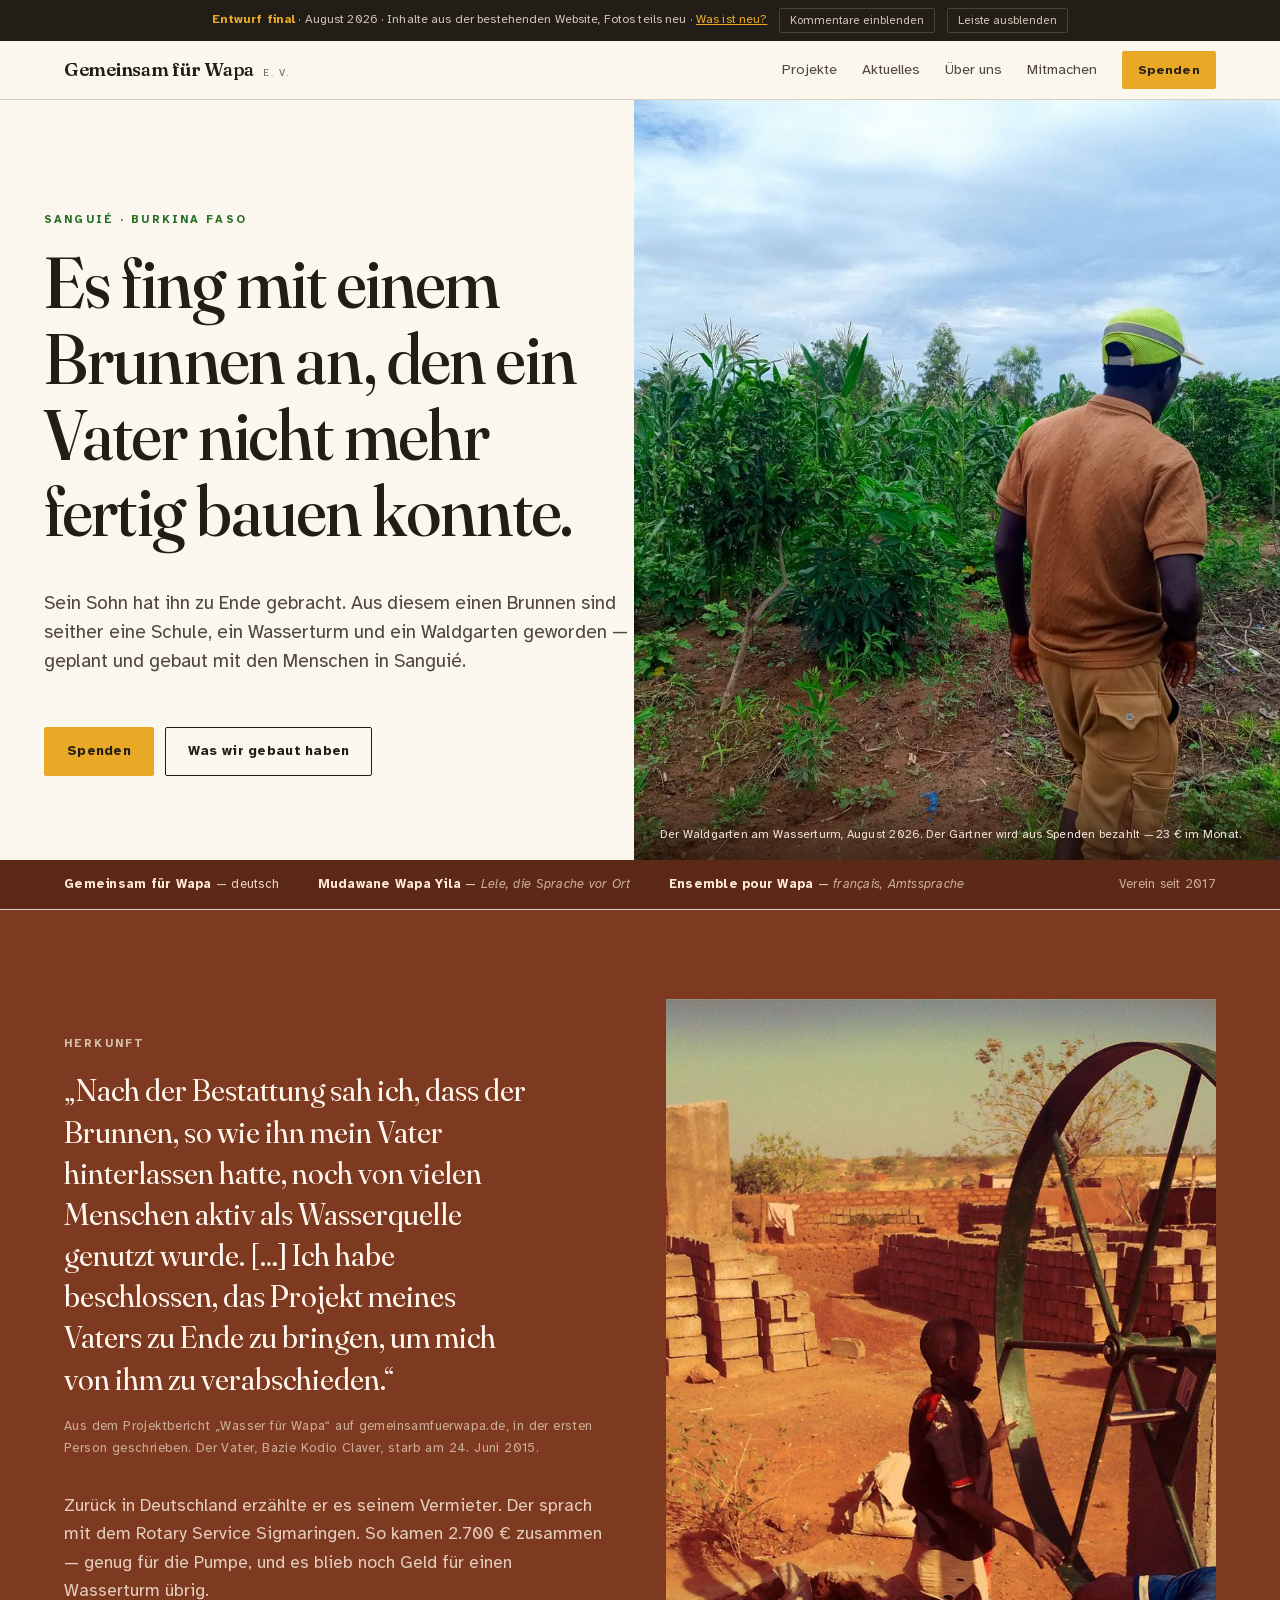
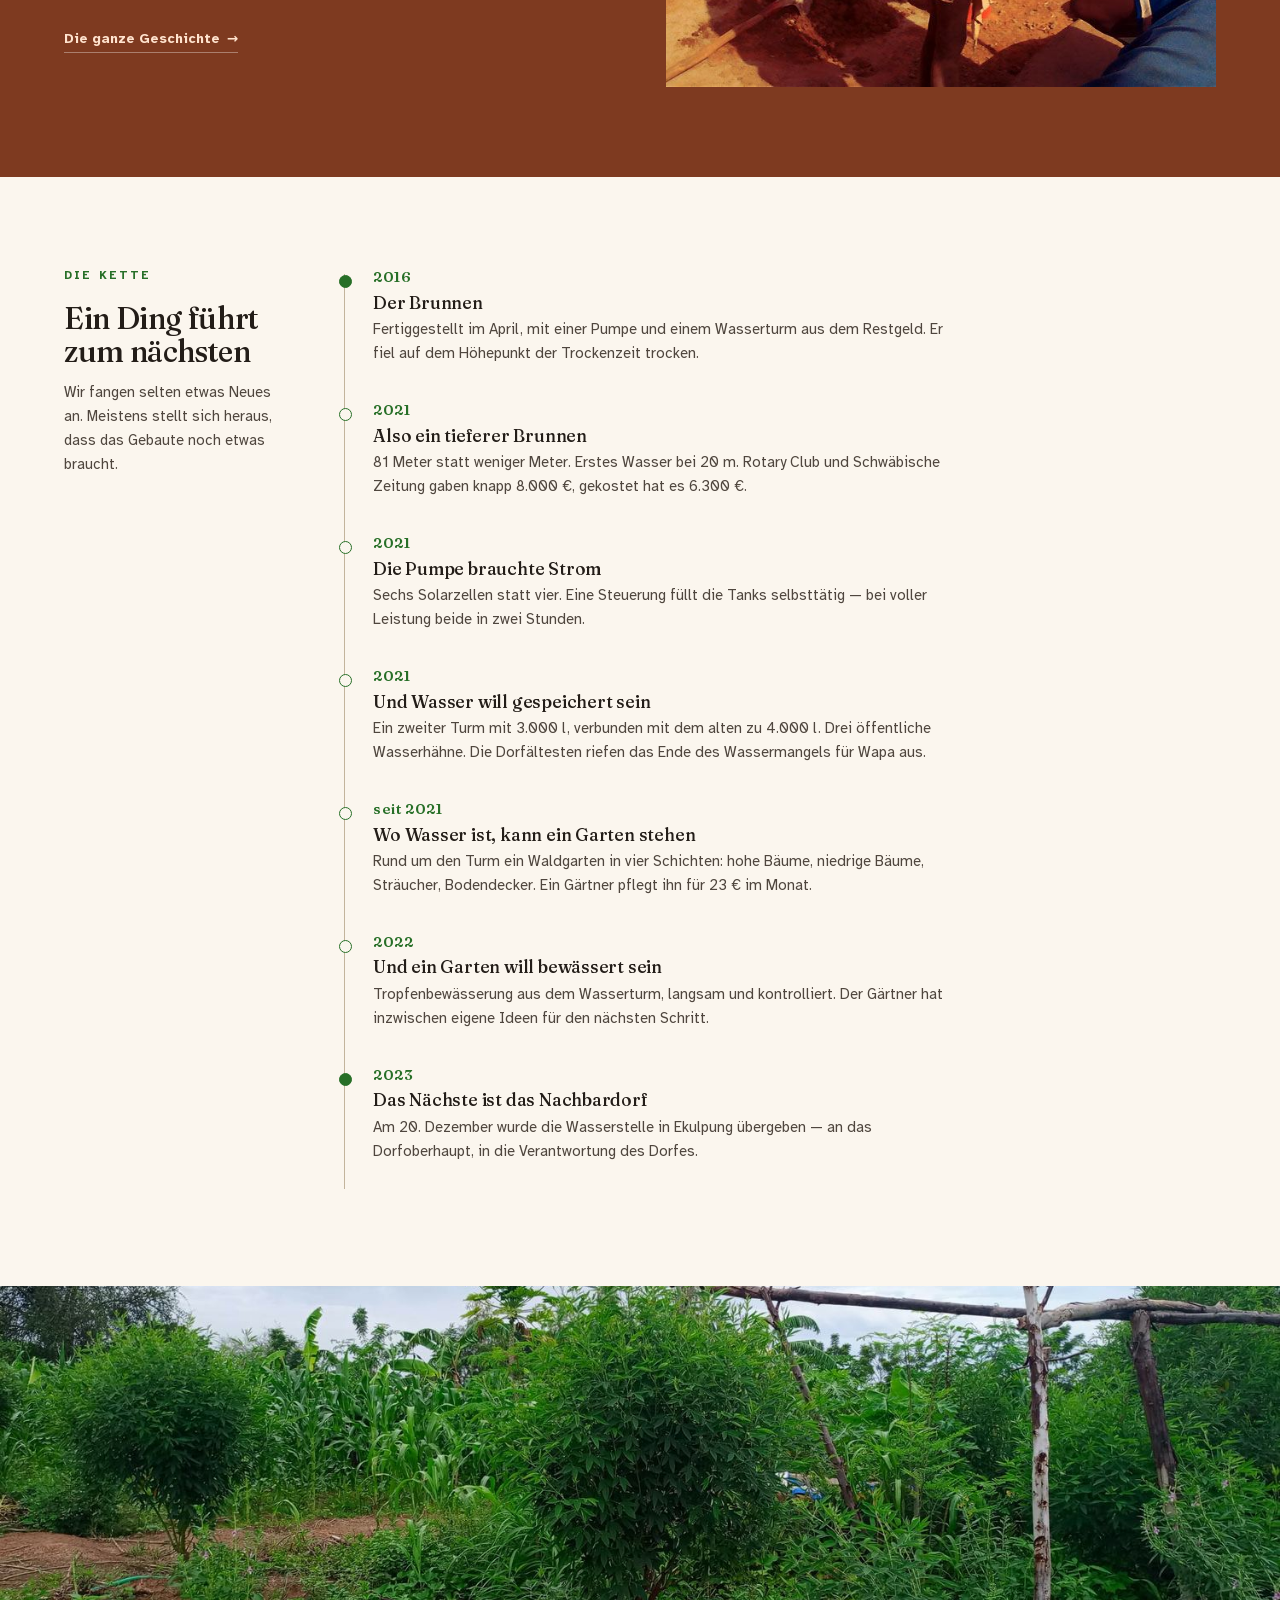
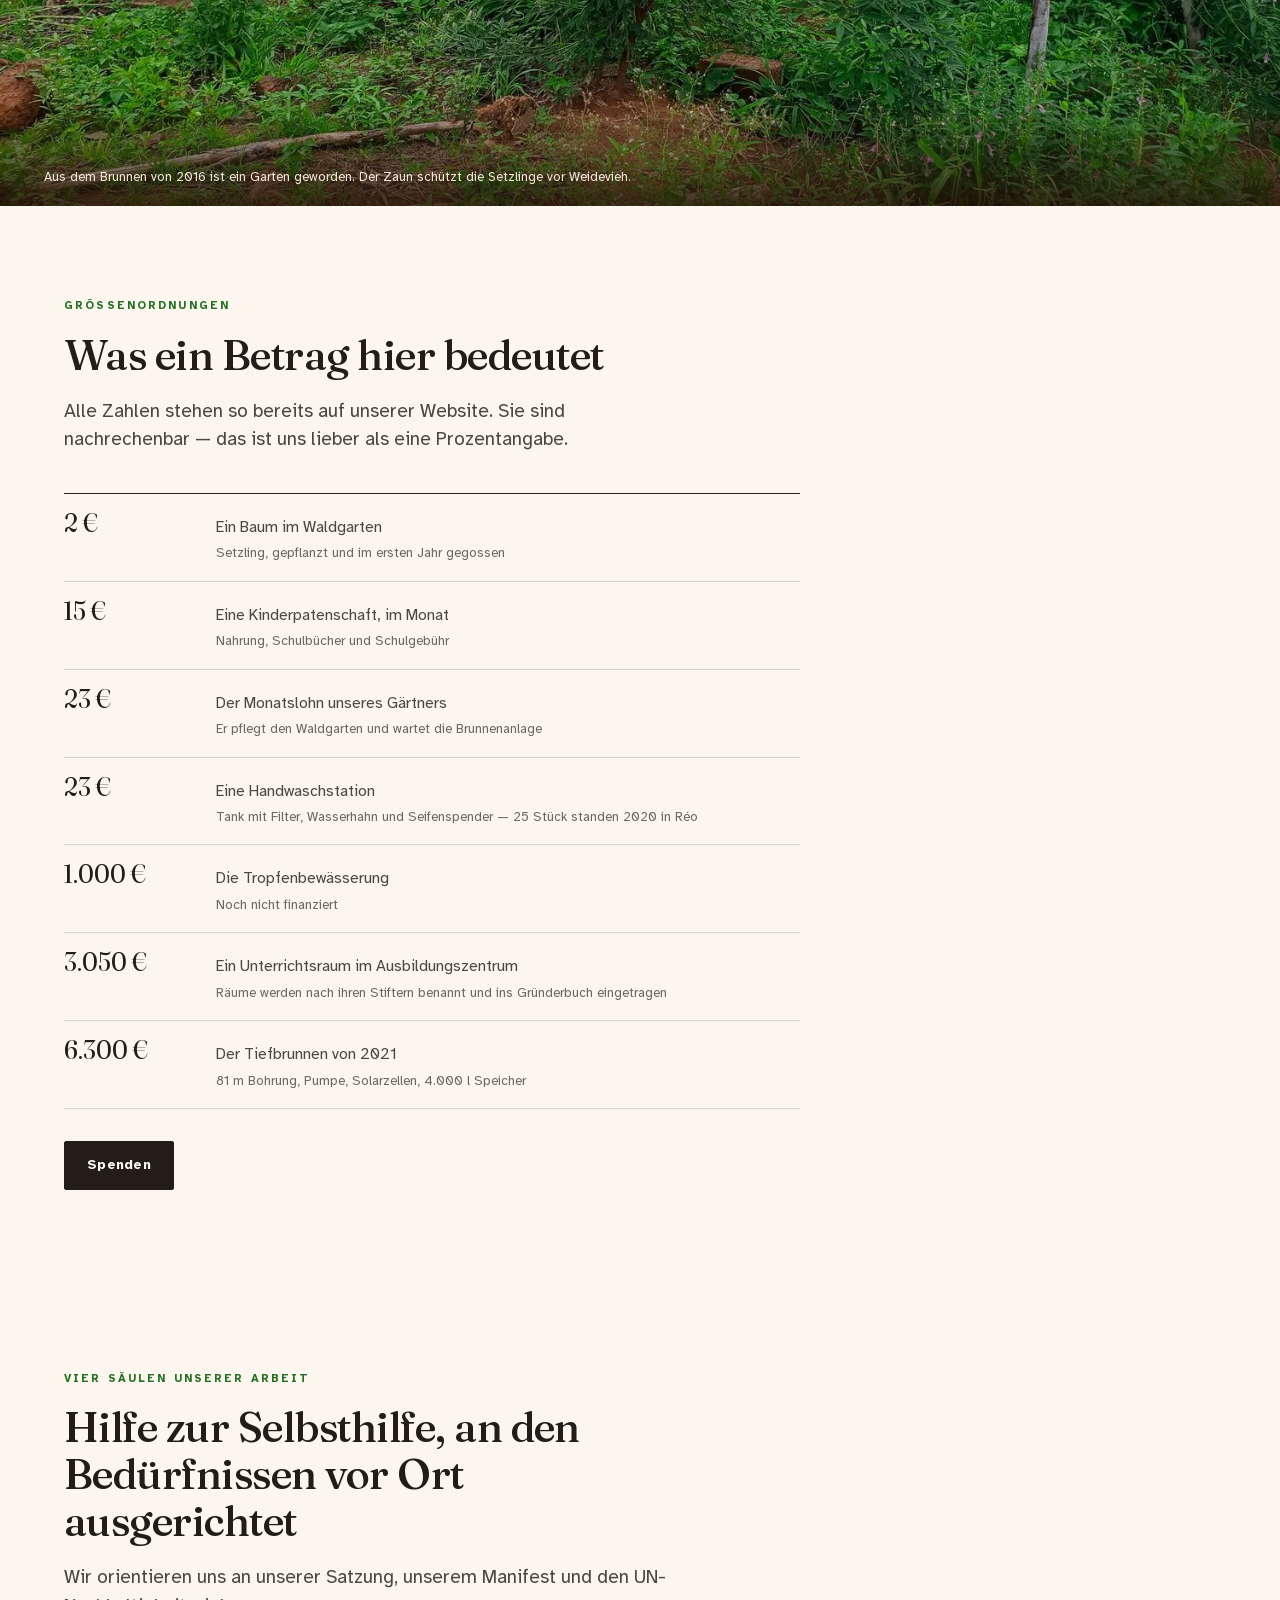
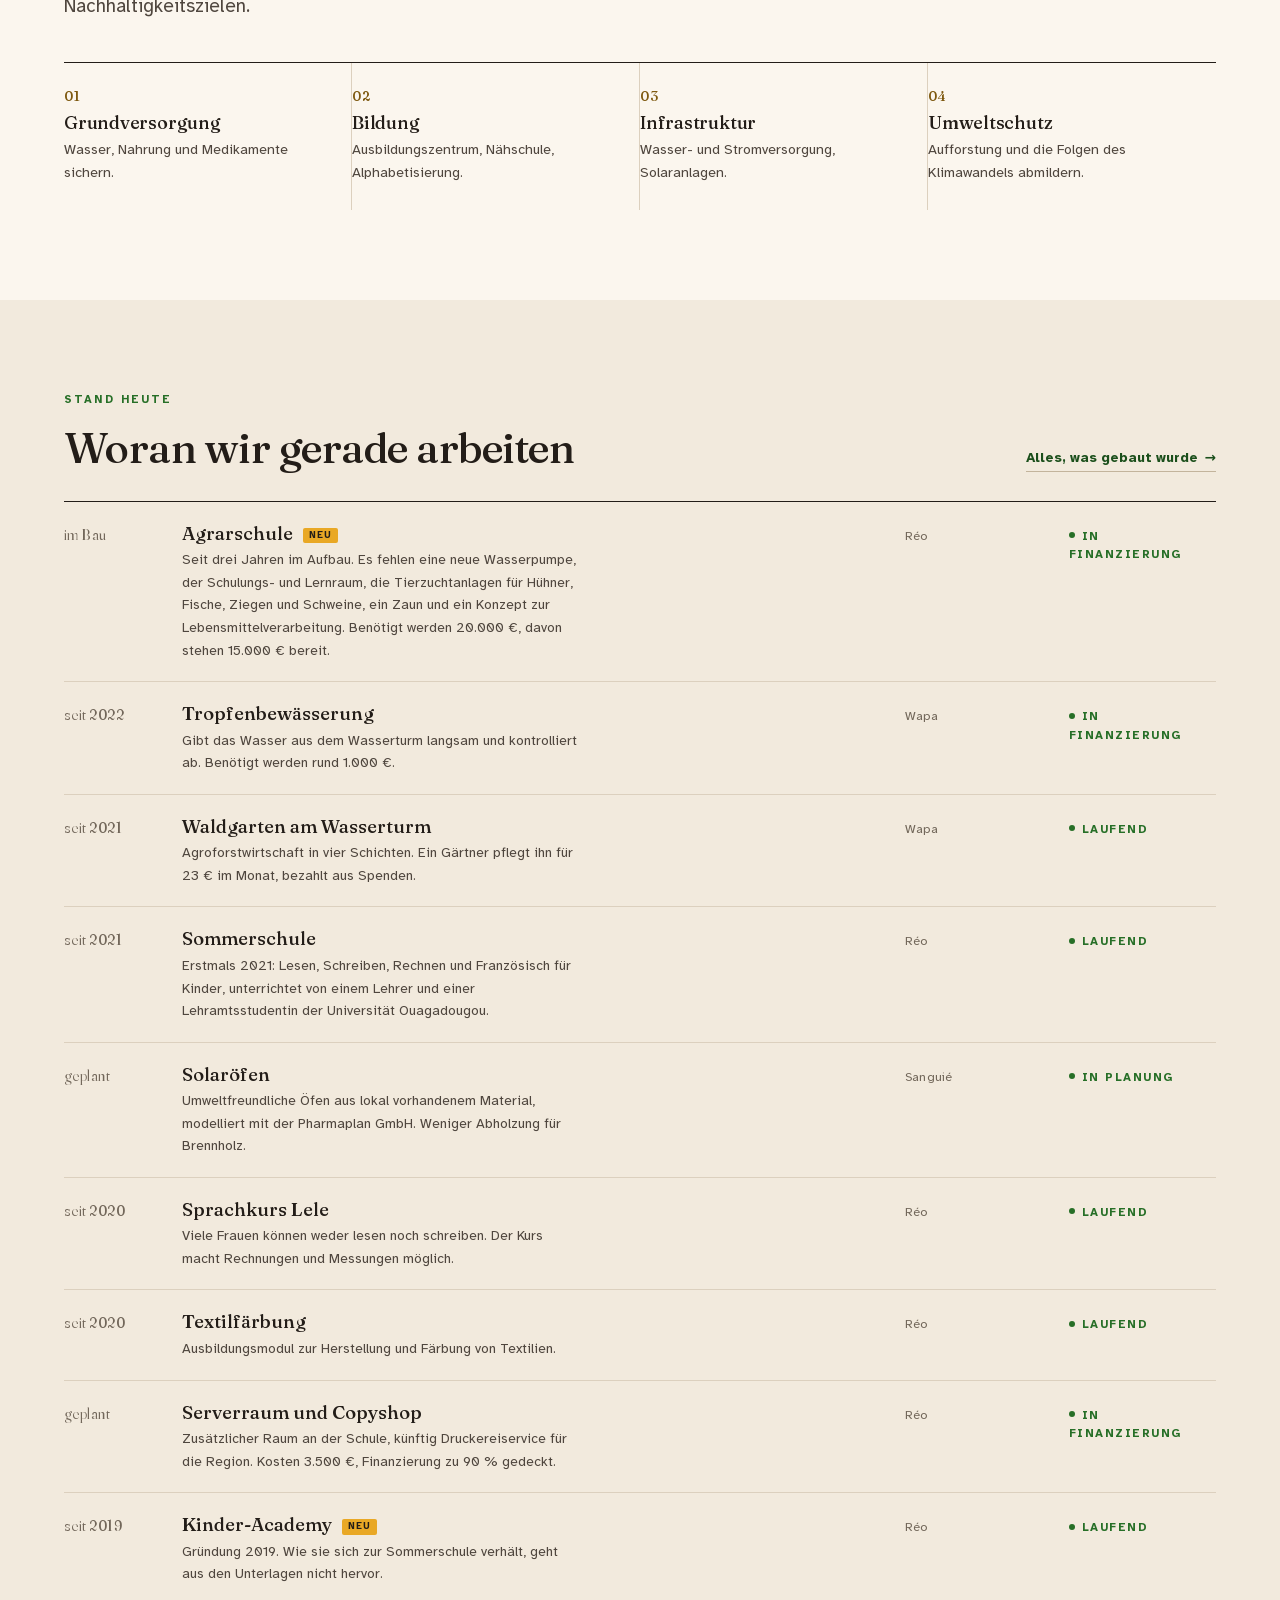
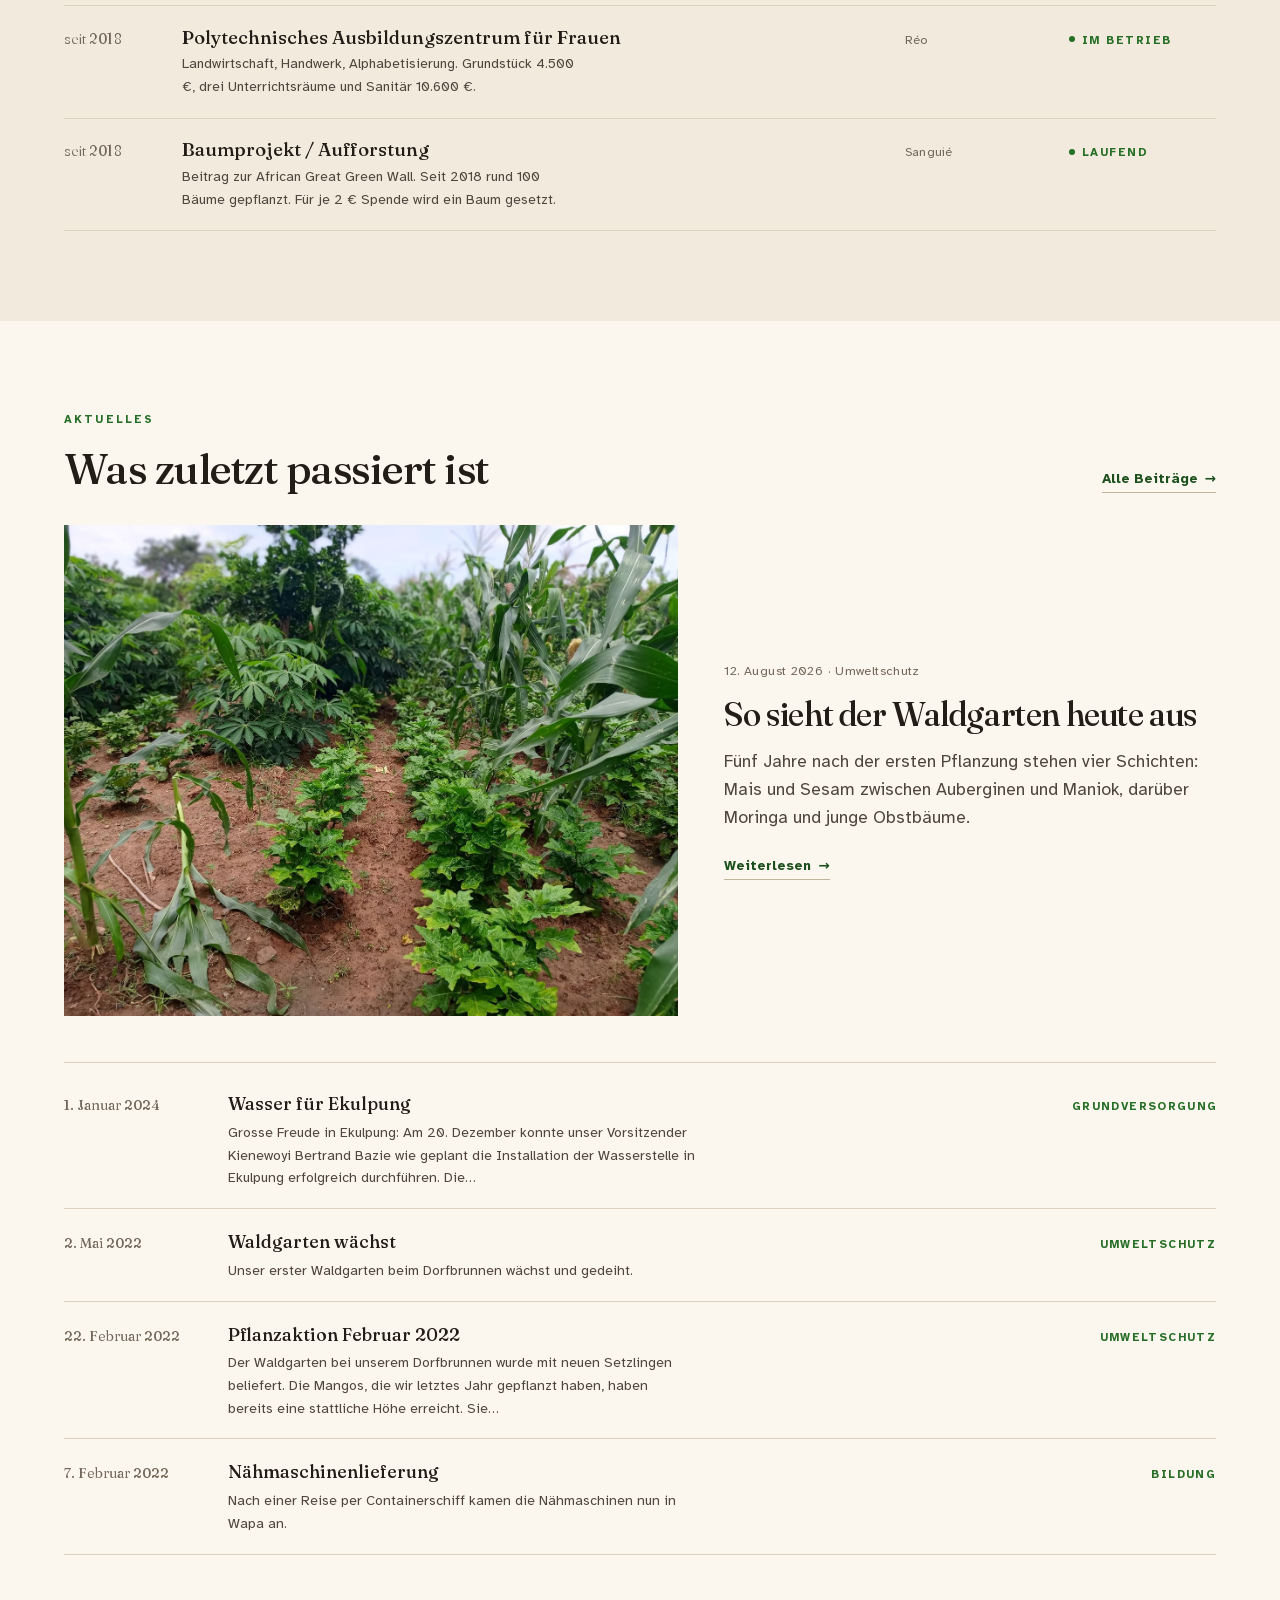
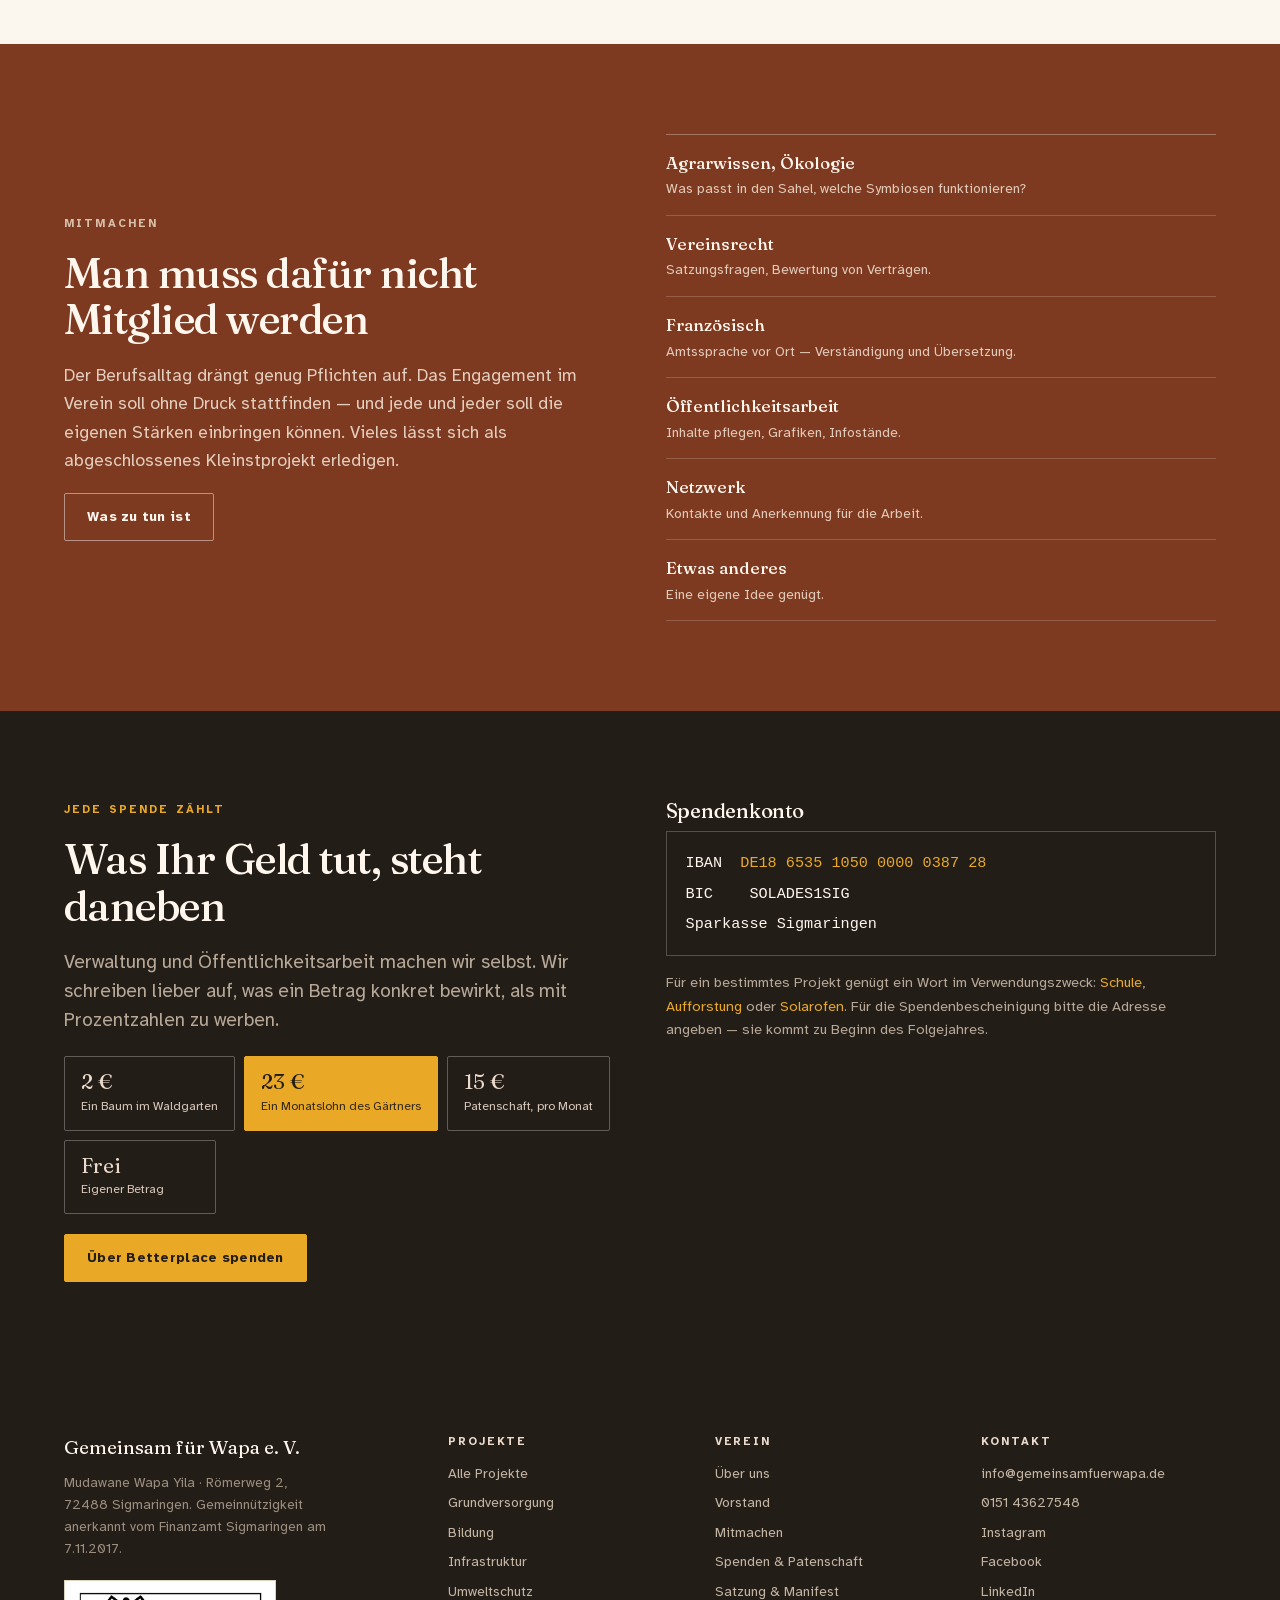
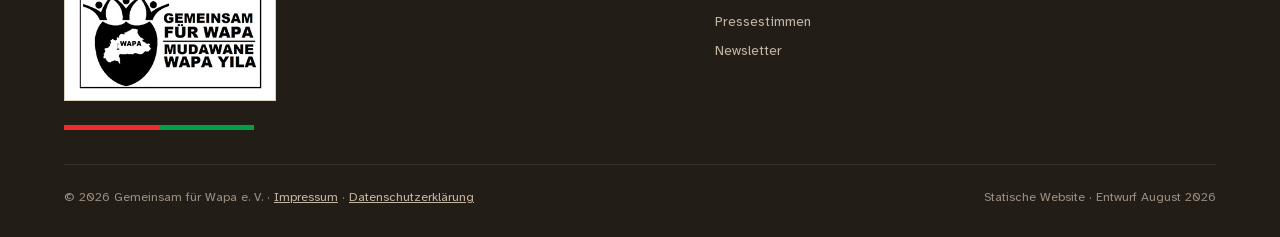
==== index.html @ b278b7aa "Kontrast: --leise von #847768 auf #72675A Eigene Prüfung des Entwurfs gegen WCAG AA. Alles bestand, " ====
<!DOCTYPE html>
<html lang="de">
<head>
<meta charset="utf-8">
<meta name="robots" content="noindex, nofollow">
<meta name="viewport" content="width=device-width, initial-scale=1">
<title>Gemeinsam für Wapa — Website-Entwurf (final)</title>
<link rel="stylesheet" href="fonts.css">
<style>
/* =========================================================================
   GEMEINSAM FÜR WAPA — Entwurf final, August 2026
   Farbwerte Grün/Gold unverändert aus dem Markenleitfaden.
   NEU vorgeschlagen: Laterit (Erdrot) als Flächenfarbe, wärmere Neutraltöne,
   anderer Schriftschnitt. Begründung siehe Leiste oben.
   ========================================================================= */
:root{
  /* aus dem Leitfaden übernommen */
  --gruen:#276F27; --gruen-dark:#1B4F1B; --gruen-soft:#E7EFE4;
  --gold:#E9A825;  --gold-text:#7E5910;

  /* NEU: Laterit — die Bodenfarbe von Sanguié */
  --erde:#7E3A20; --erde-tief:#5C2916; --erde-hell:#B4592F; --erde-soft:#F3E2D8;

  /* wärmere Neutraltöne statt der kühlen Grautöne */
  --ink:#231D18; --body:#4F463E; --leise:#72675A;
  --papier:#FBF6EE; --papier2:#F2EADD; --linie:#DCD0BE; --linie-stark:#C3B49C;

  --max:1240px; --mess:34rem;
  --d:'Fraunces',Georgia,serif;
  --t:'Atkinson Hyperlegible',system-ui,-apple-system,sans-serif;
}
*{box-sizing:border-box}
html{scroll-behavior:smooth}
body{margin:0;background:var(--papier);color:var(--body);font-family:var(--t);font-size:17.5px;line-height:1.62;-webkit-font-smoothing:antialiased;font-synthesis:none}
img{display:block;max-width:100%}
a{color:inherit}
p{margin:0 0 1.05em;max-width:var(--mess)}

h1,h2,h3{font-family:var(--d);font-weight:500;color:var(--ink);margin:0 0 .42em;
  font-variation-settings:'SOFT' 18,'WONK' 0,'opsz' 60;line-height:1.08;letter-spacing:-.012em}
h1{font-size:clamp(2.6rem,5.6vw,4.4rem);font-variation-settings:'SOFT' 24,'WONK' 1,'opsz' 120}
h2{font-size:clamp(1.85rem,3.4vw,2.7rem)}
h3{font-size:1.28rem;font-variation-settings:'SOFT' 14,'WONK' 0,'opsz' 30}

/* Kolumnentitel — kleine Versalzeile, ersetzt die üblichen Icon-Badges */
.kt{font-family:var(--t);font-size:.7rem;font-weight:700;letter-spacing:.19em;
  text-transform:uppercase;color:var(--leise);display:block;margin-bottom:1.1rem}
.kt.gruen{color:var(--gruen)} .kt.gold{color:var(--gold)} .kt.hell{color:#D8BFA9}

.lede{font-size:1.19rem;line-height:1.52;color:var(--body);max-width:38rem}
.wrap{max-width:var(--max);margin:0 auto;padding:0 clamp(20px,4vw,44px)}
.eng{max-width:52rem}

/* Ziffern: Tabellenziffern, damit Register und Preisliste sauber untereinander stehen */
.zahl{font-family:var(--d);font-variant-numeric:tabular-nums lining-nums;
  font-variation-settings:'SOFT' 0,'WONK' 0,'opsz' 100;font-weight:400}

/* ---------- Entwurfsleiste ---------- */
#bar{background:var(--ink);color:#CFC3B4;font-size:.76rem;padding:8px 20px;display:flex;
  gap:12px;align-items:center;justify-content:center;flex-wrap:wrap;letter-spacing:.01em}
#bar b{color:var(--gold);font-weight:700}
#bar button{background:none;border:1px solid #4B4038;color:#CFC3B4;padding:2px 10px;
  font:inherit;font-size:.72rem;cursor:pointer;border-radius:2px}
#bar button:hover{border-color:#8A7B6C;color:#fff}

/* ---------- Randnotiz statt gelber Kasten ---------- */
.rn{border-left:2px solid var(--gold);padding:2px 0 2px 16px;margin:26px 0;
  font-size:.85rem;line-height:1.5;color:var(--body);max-width:40rem}
.rn b{color:var(--ink)}
/* auf den dunklen Flächen muss die Randnotiz mitziehen */
.erde .rn,.dunkel .rn{color:#E0C9B8;border-left-color:var(--gold)}
.erde .rn b,.dunkel .rn b{color:#FFF3E9}
body.clean .rn{display:none}
body.clean .nurnotiz{display:none}

/* ---------- Kopf ---------- */
header{position:sticky;top:0;z-index:60;background:rgba(251,246,238,.93);
  backdrop-filter:blur(10px);border-bottom:1px solid var(--linie)}
.nav{max-width:var(--max);margin:0 auto;padding:10px clamp(20px,4vw,44px);
  display:flex;align-items:center;gap:30px}
.mark{display:flex;align-items:baseline;gap:9px;text-decoration:none;margin-right:auto}
.mark .n{font-family:var(--d);font-size:1.16rem;font-weight:600;color:var(--ink);
  letter-spacing:-.015em;font-variation-settings:'SOFT' 20,'WONK' 1,'opsz' 40}
.mark .s{font-size:.66rem;letter-spacing:.15em;text-transform:uppercase;color:var(--leise)}
.menu{display:flex;gap:25px;align-items:center}
.menu a{text-decoration:none;font-size:.9rem;color:var(--body);padding:6px 0;
  border-bottom:1.5px solid transparent}
.menu a:hover,.menu a.on{color:var(--ink);border-color:var(--gruen)}
.burger{display:none;background:none;border:0;font-size:1.3rem;cursor:pointer;color:var(--ink)}

/* ---------- Schaltflächen: eckig, hairline, kein Schatten ---------- */
.b{display:inline-block;text-decoration:none;font-family:var(--t);font-weight:700;
  font-size:.86rem;letter-spacing:.02em;padding:12px 22px;border-radius:2px;
  border:1.5px solid var(--ink);background:var(--ink);color:var(--papier);
  transition:background .14s,color .14s,border-color .14s;cursor:pointer}
.b:hover{background:var(--gruen-dark);border-color:var(--gruen-dark)}
.b.gold{background:var(--gold);border-color:var(--gold);color:var(--ink)}
.b.gold:hover{background:#D4941B;border-color:#D4941B}
.b.leer{background:transparent;color:var(--ink)}
.b.leer:hover{background:var(--ink);color:var(--papier)}
.b.hell{background:transparent;color:var(--papier);border-color:rgba(255,255,255,.45)}
.b.hell:hover{background:var(--papier);color:var(--ink);border-color:var(--papier)}
.b.klein{padding:8px 15px;font-size:.78rem}

/* Textlink mit Pfeil — ersetzt „Mehr erfahren"-Buttons */
.pf{display:inline-flex;align-items:center;gap:.5em;text-decoration:none;
  font-weight:700;font-size:.85rem;color:var(--gruen-dark);
  border-bottom:1.5px solid var(--linie-stark);padding-bottom:2px}
.pf:hover{border-color:var(--gruen)}
.pf::after{content:"→";transition:transform .16s}
.pf:hover::after{transform:translateX(3px)}

section{padding:clamp(56px,7vw,104px) 0}
.erde{background:var(--erde);color:#EBD9CC}
.erde h1,.erde h2,.erde h3{color:#FFF6EE}
.erde .lede{color:#E3CDBD}
.dunkel{background:var(--ink);color:#CFC3B4}
.dunkel h2,.dunkel h3{color:#FFF6EE}
.dunkel .lede{color:#B7A897}
.papier2{background:var(--papier2)}
.hr{height:1px;background:var(--linie);border:0;margin:0}

/* =========================  HERO  ========================= */
.hero{display:grid;grid-template-columns:minmax(0,1fr) minmax(0,1.02fr);min-height:min(88vh,760px)}
.hero-t{padding:clamp(46px,6vw,88px) 0 clamp(38px,4vw,60px) clamp(20px,4vw,44px);
  display:flex;flex-direction:column;justify-content:center;
  max-width:calc(var(--max)/2 + 24px);margin-left:auto}
.hero-t h1{max-width:13ch}
.hero-t .lede{margin-top:.6rem}
.hero-cta{display:flex;gap:11px;flex-wrap:wrap;margin-top:2rem}
.hero-b{position:relative;overflow:hidden;background:var(--erde-tief)}
.hero-b img{width:100%;height:100%;object-fit:cover;object-position:52% 60%}
.hero-b figcaption{position:absolute;left:0;bottom:0;right:0;padding:52px 26px 16px;
  font-size:.74rem;color:#F0E2D6;letter-spacing:.02em;
  background:linear-gradient(to top,rgba(40,20,10,.72),transparent)}

/* Sprachband unter dem Hero */
.sprachen{background:var(--erde-tief);color:#E8D2C3;padding:14px 0}
.sprachen .wrap{display:flex;gap:clamp(16px,3vw,46px);flex-wrap:wrap;align-items:baseline;
  font-size:.8rem;letter-spacing:.02em}
.sprachen b{color:#FFE9D8;font-weight:700}
.sprachen i{font-style:italic;color:#C9AC97}

/* =====================  KETTE (Chronik)  ===================== */
.kette{display:grid;grid-template-columns:14rem 1fr;gap:clamp(24px,4vw,64px)}
.kette-l{position:sticky;top:96px;align-self:start}
.spur{position:relative;padding-left:34px}
.spur::before{content:"";position:absolute;left:5px;top:8px;bottom:8px;width:1px;background:var(--linie-stark)}
.gl{position:relative;padding:0 0 34px}
.gl::before{content:"";position:absolute;left:-34px;top:9px;width:11px;height:11px;
  border-radius:50%;background:var(--papier);border:1.5px solid var(--gruen)}
.gl.stark::before{background:var(--gruen)}
.gl .j{font-family:var(--d);font-variant-numeric:tabular-nums lining-nums;
  font-size:.92rem;color:var(--gruen);font-weight:600;letter-spacing:.04em}
.gl h3{margin:.15em 0 .3em;font-size:1.1rem}
.gl p{font-size:.93rem;margin:0;max-width:36rem;color:var(--body)}

/* =====================  PREISLISTE  ===================== */
.preise{border-top:1.5px solid var(--ink);max-width:46rem}
.pz{display:grid;grid-template-columns:7.5rem 1fr;gap:clamp(14px,3vw,32px);
  padding:17px 0;border-bottom:1px solid var(--linie);align-items:baseline}
.pz .b1{font-family:var(--d);font-variant-numeric:tabular-nums lining-nums;
  font-size:1.6rem;color:var(--ink);font-variation-settings:'SOFT' 10,'opsz' 90;line-height:1}
.pz .b2{font-size:.98rem}
.pz .b2 span{display:block;font-size:.83rem;color:var(--leise);margin-top:2px}

/* =====================  REGISTER  ===================== */
.filter{display:flex;gap:7px;flex-wrap:wrap;margin-bottom:26px}
.filter button{font:inherit;font-size:.79rem;font-weight:700;letter-spacing:.03em;
  padding:6px 14px;border:1px solid var(--linie-stark);background:transparent;
  color:var(--body);border-radius:2px;cursor:pointer}
.filter button:hover{border-color:var(--ink);color:var(--ink)}
.filter button.on{background:var(--ink);border-color:var(--ink);color:var(--papier)}

.reg{border-top:1.5px solid var(--ink)}
.rz{display:grid;grid-template-columns:5.6rem minmax(0,1fr) 8.5rem 9.2rem;
  gap:clamp(12px,2.4vw,28px);padding:19px 0;border-bottom:1px solid var(--linie);
  text-decoration:none;align-items:baseline;position:relative;transition:background .13s}
.rz:hover{background:var(--papier2)}
.rz .j{font-family:var(--d);font-variant-numeric:tabular-nums lining-nums;
  font-size:.92rem;color:var(--leise);letter-spacing:.03em;padding-top:.2em}
.rz .t{font-family:var(--d);font-size:1.17rem;color:var(--ink);font-weight:500;
  font-variation-settings:'SOFT' 14,'opsz' 30;line-height:1.2}
.rz .u{font-size:.87rem;color:var(--body);margin-top:.3em;max-width:44ch}
.rz .s{font-size:.79rem;color:var(--leise);letter-spacing:.02em;padding-top:.35em}
.rz .k{font-size:.72rem;font-weight:700;letter-spacing:.13em;text-transform:uppercase;
  color:var(--leise);padding-top:.45em}
/* was läuft, tritt hervor; Abgeschlossenes bleibt ruhig */
.rz .k.offen{color:var(--gruen)}
.rz .k.offen::before{content:"";display:inline-block;width:6px;height:6px;border-radius:50%;
  background:var(--gruen);margin-right:7px;vertical-align:.12em}
/* Vorschauplatte unten rechts — bewusst ortsfest statt am Zeiger klebend,
   damit sie nie den Text verdeckt, den man gerade liest */
.rz .vs{position:fixed;right:26px;bottom:26px;pointer-events:none;
  width:286px;height:214px;object-fit:cover;opacity:0;transform:translateY(6px);
  transition:opacity .18s,transform .18s;z-index:40;
  border:5px solid var(--papier);box-shadow:0 6px 26px rgba(35,29,24,.22);display:none}
@media(hover:hover) and (min-width:1080px){
  .rz .vs{display:block}
  .rz:hover .vs{opacity:1;transform:translateY(0)}
}

/* =====================  AKTUELLES  ===================== */
.lead{display:grid;grid-template-columns:1.25fr 1fr;gap:clamp(22px,3.6vw,54px);
  align-items:center;text-decoration:none;padding-bottom:clamp(28px,4vw,46px);
  border-bottom:1px solid var(--linie);margin-bottom:8px}
.lead img{width:100%;aspect-ratio:5/4;object-fit:cover}
.lead h3{font-size:clamp(1.6rem,2.7vw,2.15rem);font-variation-settings:'SOFT' 20,'WONK' 1,'opsz' 80}
.meta{font-size:.79rem;color:var(--leise);letter-spacing:.03em}

/* Dritte Spalte fasst „Grundversorgung" in Versalien — 4,5 rem taten das nicht
   und schoben jede Beitragsliste über den Rand hinaus. */
.liste a{display:grid;grid-template-columns:8.5rem minmax(0,1fr) 9rem;gap:clamp(12px,2.4vw,28px);
  padding:18px 0;border-bottom:1px solid var(--linie);text-decoration:none;align-items:baseline}
.liste a > *{min-width:0}
.liste a:hover{background:var(--papier2)}
.liste .d{font-family:var(--d);font-variant-numeric:tabular-nums lining-nums;
  font-size:.86rem;color:var(--leise)}
.liste .t{font-family:var(--d);font-size:1.12rem;color:var(--ink);font-weight:500;
  font-variation-settings:'SOFT' 14,'opsz' 30}
.liste .x{font-size:.88rem;color:var(--body);margin-top:.25em;max-width:52ch}
.liste .k{font-size:.71rem;font-weight:700;letter-spacing:.12em;text-transform:uppercase;
  color:var(--gruen);text-align:right}

/* =====================  SPENDEN  ===================== */
.iban{font-family:ui-monospace,SFMono-Regular,Menlo,monospace;font-size:.95rem;
  line-height:2;color:#FFF6EE;border:1px solid rgba(255,255,255,.22);padding:16px 19px}
.iban b{color:var(--gold);font-weight:400}
.betrag{display:flex;gap:9px;flex-wrap:wrap;margin:22px 0 20px}
.betrag button{font:inherit;text-align:left;min-width:9.5rem;padding:13px 16px;cursor:pointer;
  background:transparent;border:1px solid rgba(255,255,255,.28);color:#EBD9CC;border-radius:2px}
.betrag button:hover{border-color:var(--gold)}
.betrag button.on{background:var(--gold);border-color:var(--gold);color:var(--ink)}
.betrag .a{font-family:var(--d);font-variant-numeric:tabular-nums lining-nums;
  font-size:1.32rem;display:block;line-height:1.1}
.betrag .w{font-size:.77rem;display:block;margin-top:3px;opacity:.9}

/* =====================  ZITAT  ===================== */
.zitat{font-family:var(--d);font-size:clamp(1.35rem,2.5vw,1.95rem);line-height:1.32;
  font-variation-settings:'SOFT' 26,'WONK' 1,'opsz' 90;font-weight:400;
  color:#FFF6EE;max-width:26ch;margin:0}
.zitat + .q{font-size:.82rem;color:#C9AC97;margin-top:1.1rem;letter-spacing:.03em}

/* =====================  RASTER  ===================== */
.zwei{display:grid;grid-template-columns:1fr 1fr;gap:clamp(24px,4vw,66px);align-items:center}
.zwei img{width:100%;aspect-ratio:4/3;object-fit:cover}
.drei{display:grid;grid-template-columns:repeat(3,1fr);gap:clamp(12px,2vw,20px)}
.drei img{width:100%;aspect-ratio:1;object-fit:cover}
.saeulen{display:grid;grid-template-columns:repeat(4,1fr);gap:0;border-top:1.5px solid var(--ink)}
.saeule{padding:22px 22px 26px 0;border-right:1px solid var(--linie)}
.saeule:last-child{border-right:0}
.saeule .n{font-family:var(--d);font-variant-numeric:lining-nums;font-size:.85rem;
  color:var(--gold-text);letter-spacing:.05em}
.saeule h3{font-size:1.13rem;margin:.35em 0 .3em}
.saeule p{font-size:.89rem;margin:0}


/* =====================  LOGOSTEMPEL  =====================
   Die Logodatei hat einen eingebrannten schwarzen Rahmen und keine Transparenz.
   Statt das zu kaschieren, wird sie als Stempel auf hellem Grund gezeigt —
   so, wie ein Verein sein Zeichen unter ein Dokument setzt. Auf hellem Grund
   greift zusätzlich mix-blend-mode, damit kein weißer Kasten stehen bleibt. */
.stempel{display:inline-block;background:#fff;padding:11px 13px;border:1px solid var(--linie);
  line-height:0;max-width:212px}
.stempel img{width:100%;height:auto;aspect-ratio:auto;object-fit:fill}
.stempel.auf-hell{background:transparent;border:0;padding:0}
.stempel.auf-hell img{mix-blend-mode:multiply}

/* =====================  VOLLBILDBAND  =====================
   Ein Bild in voller Breite als Atemzug zwischen den textlastigen Abschnitten.
   Bewusst ohne Datumsangabe — es soll nicht altern. */
.vollbild{margin:0;position:relative}
.vollbild img{width:100%;height:clamp(260px,42vw,520px);object-fit:cover;object-position:50% 62%}
.vollbild figcaption{position:absolute;left:0;right:0;bottom:0;
  padding:64px clamp(20px,4vw,44px) 18px;font-size:.82rem;color:#F3E4D8;
  background:linear-gradient(to top,rgba(40,20,10,.78),transparent)}

/* =====================  BILDSTRECKE (in Beiträgen)  ===================== */
.wg{display:grid;grid-template-columns:repeat(4,1fr);grid-auto-rows:190px;
  gap:clamp(8px,1.2vw,14px)}
.wg figure{margin:0;position:relative;overflow:hidden}
.wg img{width:100%;height:100%;object-fit:cover}
.wg .gr{grid-column:span 2;grid-row:span 2}
.wg figcaption{position:absolute;left:0;right:0;bottom:0;padding:26px 13px 9px;
  font-size:.74rem;color:#FFF3E9;line-height:1.35;
  background:linear-gradient(to top,rgba(40,20,10,.8),transparent);opacity:0;transition:opacity .18s}
.wg figure:hover figcaption{opacity:1}
@media(max-width:860px){
  .wg{grid-template-columns:1fr 1fr;grid-auto-rows:150px}
  .wg .gr{grid-column:span 2;grid-row:span 2}
  .wg figcaption{opacity:1}
}


/* =====================  ROLLEN (Mitmachen)  =====================
   Kein Bilderraster zur Zierde — was gesucht wird, steht als Liste da. */
.rollen{border-top:1px solid rgba(255,255,255,.3)}
.ro{padding:14px 0;border-bottom:1px solid rgba(255,255,255,.18)}
.ro-t{font-family:var(--d);font-size:1.06rem;color:#FFF6EE;font-weight:500;
  font-variation-settings:'SOFT' 14,'opsz' 30}
.ro-u{font-size:.87rem;color:#E0C9B8;margin-top:.15em}


/* =====================  PROJEKTSEITE  ===================== */
.fakten{display:grid;grid-template-columns:repeat(4,1fr);gap:14px;border-top:1.5px solid var(--ink);
  border-bottom:1px solid var(--linie);padding:14px 0;margin-bottom:.4rem}
.fakten span{display:block;font-size:.68rem;font-weight:700;letter-spacing:.13em;
  text-transform:uppercase;color:var(--leise);margin-bottom:4px}
.fakten b{font-family:var(--d);font-weight:500;font-size:1.02rem;color:var(--ink);
  font-variation-settings:'SOFT' 14,'opsz' 30}
.fakten b.gruen{color:var(--gruen)}
.ohnebild{border-left:2px solid var(--linie-stark);padding-left:16px;color:var(--leise);
  font-size:.9rem;margin:1.6rem 0}
.dl{display:grid;gap:10px;margin:1.6rem 0 2rem}
.dl a{display:flex;flex-direction:column;gap:2px;text-decoration:none;padding:14px 16px;
  border:1px solid var(--linie);background:#fff;border-radius:2px}
.dl a:hover{border-color:var(--gruen)}
.dl b{font-family:var(--d);font-weight:500;color:var(--ink);font-size:1.02rem}
.dl span{font-size:.8rem;color:var(--leise)}
.hinweis{border-left:3px solid var(--gold);background:var(--papier2);padding:16px 18px;
  margin:0 0 2rem;font-size:.94rem;line-height:1.55}
.hinweis b{color:var(--ink)}
@media(max-width:640px){.fakten{grid-template-columns:1fr 1fr}}
/* Register innerhalb einer Textspalte: vier Spalten passen dort nicht */
.artikel .rz{grid-template-columns:5rem 1fr auto;row-gap:3px;padding:15px 0}
.artikel .rz .u{max-width:none}
.artikel .rz .s{grid-column:2;font-size:.76rem;padding-top:0}
.artikel .rz .k{grid-row:1;grid-column:3;text-align:right;padding-top:.3em}
@media(max-width:640px){
  .artikel .rz{grid-template-columns:1fr}
  .artikel .rz .s,.artikel .rz .k{grid-column:1;grid-row:auto;text-align:left}
}


/* Beschreibungszeilen mit breiter Marke (Vorstand, Rollen, Dokumente).
   Als Klasse, nicht inline — inline hätte jede Media Query überstimmt und
   machte auf schmalen Geräten den ganzen Grid-Track zu breit. */
.pz.pz-def{grid-template-columns:13rem 1fr}
@media(max-width:620px){
  .pz.pz-def{grid-template-columns:1fr;row-gap:3px}
}
/* Grid-Kinder dürfen schrumpfen; ohne min-width:0 wächst eine 1fr-Spur
   auf die min-content-Breite ihres Inhalts und sprengt den Container. */
.zwei > *,.kette > *,.saeulen > *,.fg > *,.reg > *,.preise > *{min-width:0}


/* =====================  PRESSE  ===================== */
.pz-presse{display:block;text-decoration:none;padding:15px 0;border-bottom:1px solid var(--linie)}
.pz-presse:hover{background:var(--papier2)}
.pq{display:block;font-size:.72rem;font-weight:700;letter-spacing:.13em;
  text-transform:uppercase;color:var(--gruen);margin-bottom:5px}
.pt{display:block;font-family:var(--d);font-size:1.08rem;color:var(--ink);font-weight:500;
  font-variation-settings:'SOFT' 14,'opsz' 30;line-height:1.28}
.pstand{display:block;font-size:.78rem;color:var(--leise);margin-top:5px}
.presseliste{border-top:1.5px solid var(--ink)}


/* Markierung für Angaben aus den neuen Quellen, die der Vorstand noch nicht
   bestätigt hat. Sie verschwindet, sobald `neu` aus den Daten fällt. */
.neu{display:inline-block;font-family:var(--t);font-size:.6rem;font-weight:700;
  letter-spacing:.12em;text-transform:uppercase;vertical-align:.22em;
  background:var(--gold);color:var(--ink);padding:2px 6px;border-radius:2px;margin-left:6px}


/* =====================  VORSTAND  ===================== */
.menschen{border-top:1.5px solid var(--ink);max-width:56rem}
.mensch{display:grid;grid-template-columns:13rem 1fr;gap:clamp(18px,3vw,40px);
  padding:30px 0;border-bottom:1px solid var(--linie);align-items:start}
.mensch > *{min-width:0}
.mportrait img{width:100%;aspect-ratio:4/5;object-fit:cover}
.keinbild{width:100%;aspect-ratio:4/5;background:var(--papier2);
  border:1px dashed var(--linie-stark);display:grid;place-items:center}
.keinbild span{font-size:.76rem;color:var(--leise);text-align:center;line-height:1.4}
.mtext h2{font-size:1.5rem;margin:0 0 .15em}
.mrolle{font-size:.72rem;font-weight:700;letter-spacing:.13em;text-transform:uppercase;
  color:var(--gruen);margin-bottom:1rem}
.mtext p{font-size:.97rem}
.zit{font-family:var(--d);font-size:1.12rem;line-height:1.4;color:var(--ink);
  font-variation-settings:'SOFT' 22,'WONK' 1,'opsz' 60;border-left:2px solid var(--gruen);
  padding-left:16px;margin-top:1.2em}
.zit span{display:block;font-family:var(--t);font-size:.76rem;color:var(--leise);
  margin-top:.6em;font-variation-settings:normal}
.mquelle{font-size:.76rem;color:var(--leise);margin-top:1rem;padding-top:.7rem;
  border-top:1px solid var(--linie)}
@media(max-width:640px){.mensch{grid-template-columns:1fr}.mportrait{max-width:11rem}}

/* =====================  ARTIKEL  ===================== */
.artikel{max-width:38rem;margin-inline:auto}
.artikel p{font-size:1.07rem;max-width:none}
.artikel h2{font-size:1.6rem;margin-top:1.8em}
.artikel img.gross{width:100%;aspect-ratio:16/9;object-fit:cover;margin:0 0 30px}
.kopf{padding:clamp(38px,5vw,68px) 0 0}
.krume{font-size:.79rem;color:var(--leise);margin-bottom:12px;letter-spacing:.02em}
.krume a{color:var(--gruen-dark)}

/* =====================  FUSS  ===================== */
footer{background:var(--ink);color:#9C8E7E;padding:60px 0 30px;font-size:.87rem}
footer h4{font-family:var(--t);font-size:.7rem;letter-spacing:.17em;text-transform:uppercase;
  color:#EBD9CC;margin:0 0 13px;font-weight:700}
footer a{color:#C4B5A3;text-decoration:none;display:block;margin-bottom:7px;overflow-wrap:anywhere}
footer a:hover{color:var(--gold)}
.fg{display:grid;grid-template-columns:1.5fr 1fr 1fr 1fr;gap:32px;padding-bottom:34px;
  border-bottom:1px solid #3A322B}
.fu{padding-top:22px;display:flex;justify-content:space-between;gap:18px;flex-wrap:wrap;font-size:.79rem}
.flagge{display:flex;height:5px;max-width:190px;margin-top:16px}
.flagge span{flex:1}

/* =====================  RESPONSIV  ===================== */
@media(max-width:1000px){
  .hero{grid-template-columns:1fr;min-height:0}
  .hero-t{max-width:none;margin:0;padding:44px clamp(20px,4vw,44px) 40px}
  .hero-b{min-height:56vh}
  .kette{grid-template-columns:1fr;gap:22px}
  .kette-l{position:static}
  .saeulen{grid-template-columns:1fr 1fr}
  .saeule{border-bottom:1px solid var(--linie);padding-right:18px}
  .saeule:nth-child(2n){border-right:0}
}
/* Der Fuß hatte bislang keine eigene Regel und behielt vier Spalten —
   das allein machte jede Seite auf dem Handy 580 px breit. */
@media(max-width:900px){
  .fg{grid-template-columns:1fr 1fr;gap:26px 28px}
  .fg > div:first-child{grid-column:1 / -1}
}
@media(max-width:520px){
  .fg{grid-template-columns:1fr;gap:22px}
  .fg > div:first-child{grid-column:auto}
}

@media(max-width:760px){
  .menu{display:none} .burger{display:block}
  .menu.auf{display:flex;position:absolute;top:100%;left:0;right:0;flex-direction:column;
    gap:0;background:var(--papier);border-bottom:1px solid var(--linie);padding:8px 0}
  .menu.auf a{padding:11px clamp(20px,4vw,44px);border-bottom:0}
  .zwei,.lead{grid-template-columns:1fr}
  .rz{grid-template-columns:4.6rem 1fr;row-gap:5px}
  .rz .s,.rz .k{grid-column:2}
  .liste a{grid-template-columns:1fr;row-gap:3px}
  .liste .k{text-align:left}
  .saeulen{grid-template-columns:1fr}
  .saeule{border-right:0}
  .drei{grid-template-columns:1fr 1fr}
  .pz{grid-template-columns:5.6rem 1fr}
}
</style>
</head>
<body class="clean">

<div id="bar">
  <span><b>Entwurf final</b> · August 2026 · Inhalte aus der bestehenden Website, Fotos teils neu · <a href="#/neu" style="color:var(--gold)">Was ist neu?</a></span>
  <button onclick="document.body.classList.toggle('clean')">Kommentare einblenden</button>
  <button onclick="document.getElementById('bar').style.display='none'">Leiste ausblenden</button>
</div>

<header>
  <div class="nav">
    <a class="mark" href="#/">
      <span class="n">Gemeinsam für Wapa</span>
      <span class="s">e.&nbsp;V.</span>
    </a>
    <nav class="menu" id="menu">
      <a href="#/projekte">Projekte</a>
      <a href="#/aktuelles">Aktuelles</a>
      <a href="#/ueber-uns">Über uns</a>
      <a href="#/mitmachen">Mitmachen</a>
      <a class="b gold klein" href="#/spenden">Spenden</a>
    </nav>
    <button class="burger" onclick="document.getElementById('menu').classList.toggle('auf')">☰</button>
  </div>
</header>

<main id="app"></main>

<footer>
  <div class="wrap">
    <div class="fg">
      <div>
        <div style="font-family:var(--d);font-size:1.2rem;color:#FFF6EE;font-variation-settings:'SOFT' 20,'WONK' 1">Gemeinsam für Wapa e.&nbsp;V.</div>
        <p style="margin:.7em 0 0;font-size:.85rem;max-width:30ch">Mudawane Wapa Yila · Römerweg 2, 72488 Sigmaringen. Gemeinnützigkeit anerkannt vom Finanzamt Sigmaringen am 7.11.2017.</p>
        <div class="stempel" style="margin-top:20px">
          <img src="assets/logo.jpg" alt="Vereinslogo: drei Figuren mit erhobenen Armen über einem Schild mit dem Umriss Burkina Fasos">
        </div>
        <div class="flagge"><span style="background:#EF2B2D"></span><span style="background:#009E49"></span></div>
      </div>
      <div>
        <h4>Projekte</h4>
        <a href="#/projekte">Alle Projekte</a>
        <a href="#/projekte/Grundversorgung">Grundversorgung</a>
        <a href="#/projekte/Bildung">Bildung</a>
        <a href="#/projekte/Infrastruktur">Infrastruktur</a>
        <a href="#/projekte/Umweltschutz">Umweltschutz</a>
      </div>
      <div>
        <h4>Verein</h4>
        <a href="#/ueber-uns">Über uns</a>
        <a href="#/vorstand">Vorstand</a>
        <a href="#/mitmachen">Mitmachen</a>
        <a href="#/spenden">Spenden &amp; Patenschaft</a>
        <a href="#/satzung">Satzung &amp; Manifest</a>
        <a href="#/presse">Pressestimmen</a>
        <a href="#/ueber-uns">Newsletter</a>
      </div>
      <div>
        <h4>Kontakt</h4>
        <a href="mailto:info@gemeinsamfuerwapa.de">info@gemeinsamfuerwapa.de</a>
        <a href="tel:+4915143627548">0151 43627548</a>
        <a href="https://www.instagram.com/gemeinsamfuerwapa/">Instagram</a>
        <a href="https://www.facebook.com/groups/1878369855725767/">Facebook</a>
        <a href="https://www.linkedin.com/company/gemeinsam-f%C3%BCr-wapa/">LinkedIn</a>
      </div>
    </div>
    <div class="fu">
      <span>© 2026 Gemeinsam für Wapa e.&nbsp;V. · <a href="#/impressum" style="display:inline;text-decoration:underline">Impressum</a> · <a href="#/datenschutz" style="display:inline;text-decoration:underline">Datenschutzerklärung</a></span>
      <span>Statische Website · Entwurf August 2026</span>
    </div>
  </div>
</footer>

<script>
/* ---------------------------------------------------------------------------
   BILDER
   N(...) = neue Fotos aus "other assets" (August 2026, 2304×1728, unkomprimiert)
   W(...) = noch von der alten Website gestreamt — bis die Originale aus
            wp-content/uploads gezogen sind. Alle Personen-, Schul- und
            Wasserbilder fallen bis dahin in diese Kategorie.
   --------------------------------------------------------------------------- */
/* Aufnahmen aus der Präsentation „Projektbedarf“ (08/2026). Geringere Auflösung
   als die Waldgarten-Fotos — für mittlere Formate, nicht für Titelbilder. */
/* Das Vereinslogo, wie es ist: 300×158 px, JPG, schwarzer Rahmen eingebrannt,
   keine Transparenz, kein Vektororiginal auffindbar (Entscheidung 1). */
const LOGO = 'assets/logo.jpg';

const B = {
  /* neu, hochauflösend (2304×1728) — Waldgarten Wapa, August 2026.
     Ohne die sieben Aufnahmen mit „TECNO CAMON 20"-Wasserzeichen. */
  gaertner:      'assets/fotos/20-32-45.jpg',            /* Gärtner blickt über den Garten */
  obstgarten:    'assets/fotos/20-32-453.jpg',  /* Obstbäume, Zaun aus Astwerk */
  mais:          'assets/fotos/20-32-451.jpg',  /* Maiskolben */
  aubergine:     'assets/fotos/20-32-44.jpg',            /* Auberginenreihe auf Laterit */
  mischkultur:   'assets/fotos/20-32-442.jpg',  /* Maniok, Mais, Schlauch */
  maisreihen:    'assets/fotos/20-32-432.jpg',
  sesam:         'assets/fotos/20-32-431.jpg',  /* Sesam mit rosa Blüten */
  maniok:        'assets/fotos/20-32-42.jpg',            /* Maniokstrauch */
  moringa:       'assets/fotos/20-32-422.jpg',  /* Moringa-Setzlinge */
  moringabaum:   'assets/fotos/20-32-421.jpg',  /* Moringa und Banane */
  moringafeld:   'assets/fotos/20-32-411.jpg',
  moringasesam:  'assets/fotos/20-32-412.jpg',
  guave:         'assets/fotos/20-32-41.jpg',            /* Blattdetail */
  reihen:        'assets/fotos/20-32-401.jpg',  /* Reihen: Mais, Aubergine, Maniok */
  jungpflanzen:  'assets/fotos/20-32-403.jpg',
  hibiskus:      'assets/fotos/20-31-10.jpg',            /* Roselle, rote Stiele */
  blattdetail:   'assets/fotos/20-31-111.jpg',
  /* neu, aus der Präsentation Projektbedarf (08/2026) */
  bertrandSolar: 'assets/fotos-2026/bertrand-solaranlage.jpg',
  dorfWasser:    'assets/fotos-2026/dorfversammlung-wasserstelle.jpg',
  uebergabe:     'assets/fotos-2026/uebergabe-wasserstelle.jpg',
  wasserLaeuft:  'assets/fotos-2026/wasser-laeuft.jpg',
  turmMontage:   'assets/fotos-2026/wasserturm-montage.jpg',
  turmKran:      'assets/fotos-2026/wasserturm-kran.jpg',
  papaya:        'assets/fotos-2026/papaya-bananen.jpg',
  ernte:         'assets/fotos-2026/ernte-bananen-erdnuesse.jpg',
  bananenhain:   'assets/fotos-2026/besuch-bananenhain.jpg',
  bananen:       'assets/fotos-2026/bananenernte.jpg',
  zitrus:        'assets/fotos-2026/zitrus-kontrolle.jpg',
  verarbeitung:  'assets/fotos-2026/lebensmittelverarbeitung.jpg',
  agrarfeld:     'assets/fotos-2026/agrarschule-feld.jpg',

  /* alt, von der Live-Website */
  ekulpung: 'assets/archiv/ekulpung.jpg',
  ekulpung2: 'assets/archiv/ekulpung2.jpg',
  ekulpung3: 'assets/archiv/ekulpung3.jpg',
  wasserturm: 'assets/archiv/wasserturm.jpg',
  brunnen: 'assets/archiv/brunnen.jpg',
  zentrum: 'assets/archiv/zentrum.jpg',
  naeh: 'assets/archiv/naeh.jpg',
  seife: 'assets/archiv/seife.jpg',
  solar: 'assets/archiv/solar.jpg',
  sprachkurs: 'assets/archiv/sprachkurs.jpg',
  textil: 'assets/archiv/textil.jpg',
  pflanz: 'assets/archiv/pflanz.jpg',
  garten: 'assets/archiv/garten.jpg'
};

/* --------------------------------------------------------------------------- */
const rn = t => '<div class="rn">' + t + '</div>';

/* Projektregister — Jahr, Titel, Ort, Säule, Stand. Zahlen wörtlich von der
   bestehenden Website übernommen. */
/* Projektregister. `y` = Jahr der letzten bekannten Aktivität, danach wird sortiert.
   `img` nur dort, wo das Foto dieses Projekt auch wirklich zeigt — geplante und
   noch nicht gebaute Vorhaben bekommen bewusst keins. Ein Bild neben etwas, das
   es noch nicht gibt, behauptet mehr als wahr ist. */
const REG = [
  {y:2016, j:'2016', slug:'wasser-fuer-wapa', t:'Wasser für Wapa',                   u:'Der erste Brunnen — die Idee von Bertrands Vater Bazie Kodio Claver. Finanziert aus 2.700 € Spenden des Rotary Service Sigmaringen.', o:'Wapa', k:'Grundversorgung', s:'Abgeschlossen', img:B.brunnen},
  {y:2018, j:'seit 2018', slug:'ausbildungszentrum', t:'Polytechnisches Ausbildungszentrum für Frauen', u:'Landwirtschaft, Handwerk, Alphabetisierung. Grundstück 4.500 €, drei Unterrichtsräume und Sanitär 10.600 €.', o:'Réo', k:'Bildung', s:'Im Betrieb', img:B.zentrum},
  {y:2018, j:'seit 2018', slug:'baumprojekt', t:'Baumprojekt / Aufforstung',          u:'Beitrag zur African Great Green Wall. Seit 2018 rund 100 Bäume gepflanzt. Für je 2 € Spende wird ein Baum gesetzt.', o:'Sanguié', k:'Umweltschutz', s:'Laufend', img:B.moringa},
  {y:2019, j:'2019', slug:'solaranlage', t:'Solaranlage',                       u:'Prototyp gebaut in Hohentengen bei E hoch 4, geplant und finanziert von Kirchner GmbH und ISC Konstanz.', o:'Wapa', k:'Infrastruktur', s:'Abgeschlossen', img:B.solar},
  {y:2020, j:'2020', slug:'corona-hilfsaktion', t:'Corona-Hilfsaktion',                u:'25 Handwaschstationen an öffentlichen Plätzen, 1,5 t Getreide an 60 Haushalte. Jede Station 23 €.', o:'Réo · Wapa', k:'Grundversorgung', s:'Abgeschlossen', img:null},
  {y:2020, j:'2020', slug:'seifenherstellung', t:'Seifenherstellung',                 u:'Ausbildungsmodul in der Nähschule Yi o kando. 28 Frauen haben teilgenommen und stellen seither eigene Seife her.', o:'Réo', k:'Bildung', s:'Abgeschlossen', img:B.seife},
  {y:2020, j:'seit 2020', slug:'sprachkurs-lele', t:'Sprachkurs Lele',                   u:'Viele Frauen können weder lesen noch schreiben. Der Kurs macht Rechnungen und Messungen möglich.', o:'Réo', k:'Bildung', s:'Laufend', img:B.sprachkurs},
  {y:2020, j:'seit 2020', slug:'textilfaerbung', t:'Textilfärbung',                     u:'Ausbildungsmodul zur Herstellung und Färbung von Textilien.', o:'Réo', k:'Bildung', s:'Laufend', img:B.textil},
  {y:2020, j:'geplant', slug:'serverraum', t:'Serverraum und Copyshop',           u:'Zusätzlicher Raum an der Schule, künftig Druckereiservice für die Region. Kosten 3.500 €, Finanzierung zu 90 % gedeckt.', o:'Réo', k:'Bildung', s:'In Finanzierung', img:null},
  {y:2021, j:'2021', slug:'tiefbrunnen', t:'Tiefbrunnen und Wasserturm',        u:'81 m tief, Pumpe auf 50 m, 2 m³/h, sechs Solarzellen. Zwei Tanks zu 4.000 l, drei öffentliche Wasserhähne.', o:'Wapa', k:'Infrastruktur', s:'Abgeschlossen', img:B.wasserturm},
  {y:2021, j:'seit 2021', slug:'waldgarten', t:'Waldgarten am Wasserturm',          u:'Agroforstwirtschaft in vier Schichten. Ein Gärtner pflegt ihn für 23 € im Monat, bezahlt aus Spenden.', o:'Wapa', k:'Umweltschutz', s:'Laufend', img:B.gaertner},
  {y:2021, j:'seit 2021', slug:'sommerschule', t:'Sommerschule',                      u:'Erstmals 2021: Lesen, Schreiben, Rechnen und Französisch für Kinder, unterrichtet von einem Lehrer und einer Lehramtsstudentin der Universität Ouagadougou.', o:'Réo', k:'Bildung', s:'Laufend', img:null},
  {y:2021, j:'geplant', slug:'solaroefen', t:'Solaröfen',                         u:'Umweltfreundliche Öfen aus lokal vorhandenem Material, modelliert mit der Pharmaplan GmbH. Weniger Abholzung für Brennholz.', o:'Sanguié', k:'Umweltschutz', s:'In Planung', img:null},
  {y:2022, j:'2022', slug:'naehmaschinen', t:'Nähmaschinenlieferung',             u:'Gespendete Maschinen, per Containerschiff nach Wapa gebracht.', o:'Wapa', k:'Bildung', s:'Abgeschlossen', img:B.naeh},
  {y:2022, j:'seit 2022', slug:'tropfenbewaesserung', t:'Tropfenbewässerung',                u:'Gibt das Wasser aus dem Wasserturm langsam und kontrolliert ab. Benötigt werden rund 1.000 €.', o:'Wapa', k:'Umweltschutz', s:'In Finanzierung', img:null},
  {y:2018, j:'2018', slug:'pumpe-tukon', t:'Wasserpumpe in Tukon', u:'Zweite Pumpenanlage, in der Vereinschronik für 2018 verzeichnet.', o:'Tukon', k:'Grundversorgung', s:'Abgeschlossen', img:null, neu:'Projektbedarf 08/2026'},
  {y:2019, j:'seit 2019', slug:'kinder-academy', t:'Kinder-Academy', u:'Gründung 2019. Wie sie sich zur Sommerschule verhält, geht aus den Unterlagen nicht hervor.', o:'Réo', k:'Bildung', s:'Laufend', img:null, neu:'Projektbedarf 08/2026'},
  {y:2023, j:'2023', slug:'lagerraum-tierzucht', t:'Lagerraum und Schweinezucht', u:'Bau des Lagerraums, Beginn der Schweinezucht, Gründung der Arbeitsgruppe vor Ort.', o:'Réo', k:'Infrastruktur', s:'Abgeschlossen', img:B.agrarfeld, neu:'Projektbedarf 08/2026'},
  {y:2024, j:'2024', slug:'baeume-2024', t:'700 Bäume auf dem Gelände der Agrarschule', u:'Der Bestand auf dem Gelände der Agrarschule wurde auf 700 Bäume gebracht. Im Mai 2025 kamen 100 Setzlinge nach, weil aus der ersten Pflanzung einige eingegangen waren — 700 ist also der gepflegte Bestand, nicht die Summe aller Pflanzungen.', o:'Sanguié', k:'Umweltschutz', s:'Abgeschlossen', img:B.papaya, neu:'Projektbedarf 08/2026'},
  {y:2025, j:'2025', slug:'wasser-bankio', t:'Solar-Wasseranlage Bankio', u:'Im Oktober 2025 in Betrieb genommen. Christen und Muslime teilen sich die Wasserstelle — die Schwäbische Zeitung hat darüber berichtet.', o:'Bankio', k:'Grundversorgung', s:'Abgeschlossen', img:B.dorfWasser, neu:'Projektbedarf 08/2026 · Presse 11/2025'},
  {y:2025, j:'2025', slug:'zweites-wassersystem', t:'Zweites Wassersystem', u:'In der Chronik für 2025 verzeichnet, zusammen mit 100 weiteren Bäumen. Ein Ort ist nicht angegeben.', o:'Sanguié', k:'Grundversorgung', s:'Abgeschlossen', img:null, neu:'Projektbedarf 08/2026'},
  {y:2026, j:'im Bau', slug:'agrarschule', t:'Agrarschule', u:'Seit drei Jahren im Aufbau. Es fehlen eine neue Wasserpumpe, der Schulungs- und Lernraum, die Tierzuchtanlagen für Hühner, Fische, Ziegen und Schweine, ein Zaun und ein Konzept zur Lebensmittelverarbeitung. Benötigt werden 20.000 €, davon stehen 15.000 € bereit.', o:'Réo', k:'Bildung', s:'In Finanzierung', img:B.verarbeitung, neu:'Projektbedarf 08/2026'},
  {y:2023, j:'2023', slug:'wasserstelle-ekulpung', t:'Wasserstelle Ekulpung',             u:'Am 20. Dezember 2023 in Anwesenheit des Dorfoberhaupts übergeben und in die Verantwortung des Dorfes gelegt.', o:'Ekulpung', k:'Grundversorgung', s:'Abgeschlossen', img:B.ekulpung2}
];
/* Projekttexte. Gekürzt aus den bestehenden Seiten des Vereins — die Formulierungen
   sind seine eigenen, nicht neu erfunden. Wo die alte Seite nichts hergab, steht
   nur die Kurzbeschreibung aus dem Register. */
const PTEXT = {
 'wasser-fuer-wapa': `<p>Das Projekt war die Idee von Bertrands Vater, Bazie Kodio Claver. Mit dem Bau eines Brunnens wollte er den Einwohnern seines Dorfes helfen. Am 24. Juni 2015 starb er nach einer kurzen Krankheit von nur zwei Tagen.</p>
  <p>Nach der Bestattung war der Brunnen, so wie ihn sein Vater hinterlassen hatte, noch von vielen Menschen als Wasserquelle in Gebrauch. Zurück in Deutschland erzählte Bertrand seinem Vermieter davon; der sprach mit dem Rotary Service Sigmaringen. Insgesamt kamen 2.700 Euro zusammen — genug für eine Pumpe, und es blieb Geld für einen Wasserturm übrig.</p>
  <p>Fertiggestellt wurde der Brunnen im April 2016. Es zeigte sich bald, dass er nicht ausreichte: Auf dem Höhepunkt der Trockenzeit fiel er trocken, und die Pumpe war bei fallendem Pegel nicht mehr leistungsfähig genug. Daraus wurde das Projekt <a href="#/projekt/tiefbrunnen">Tiefbrunnen und Wasserturm</a>.</p>`,
 'tiefbrunnen': `<p>Anfang 2021 spendeten der Rotary Club Sigmaringen und die Schwäbische Zeitung zusammen knapp 8.000 Euro. Die Projektkosten lagen bei rund 6.300 Euro, sodass die Arbeiten beginnen konnten. Ostern 2021 fing die beauftragte Firma mit den Bohrungen an.</p>
  <p>Bereits in 20 Metern Tiefe sprudelte das erste Wasser. Gebohrt wurde bis 81 Meter. Die Pumpe sitzt auf 50 Metern und schafft bei guten Bedingungen zwei Kubikmeter in der Stunde; dafür wurden sechs statt der geplanten vier Solarzellen installiert.</p>
  <p>Neben den alten Wasserturm mit 1.000 Litern kam ein neuer mit 3.000 Litern, beide zu einem Reservoir von 4.000 Litern verbunden. Eine Steuerung füllt die Tanks selbsttätig auf, sobald sie einen bestimmten Pegel unterschreiten — bei voller Leistung der Solarzellen sind beide in zwei Stunden voll. Der Öffentlichkeit stehen drei Wasserhähne zur Verfügung.</p>
  <p>Die Dorfältesten haben mit dem Abschluss dieses Projektes das Ende des Wassermangels für Wapa ausgerufen.</p>`,
 'waldgarten': `<p>Wo sich ein Garten besser anlegen ließe als direkt bei einem Wasserturm, ist schwer zu sagen. Rund um den neuen Turm ist deshalb ein Waldgarten entstanden.</p>
  <p>Angelegt ist er von Anfang an als gemischte Land- und Forstwirtschaft, sogenannte Agroforstwirtschaft, typischerweise in vier Schichten: hohe Bäume, niedrige Bäume, Sträucher und Bodendecker. Sind die Bäume größer, spenden sie Schatten und schaffen ein kühleres, feuchteres Kleinklima für die Nutzpflanzen darunter; die laubabwerfenden Arten bringen zusätzlich Dünger ein.</p>
  <p>Ein Experte für Baumschulen hat unseren Gärtner in der Pflege junger Bäume unterwiesen. Er erhält einen monatlichen Lohn von umgerechnet 23 Euro, den wir aus Spenden finanzieren. Der Rückhalt des Wassers während der Regenzeit ist durch parzellenartige Vertiefungen optimiert.</p>`,
 'ausbildungszentrum': `<p>Die wirtschaftliche Lage in Réo und der Provinz Sanguié verschlechtert sich mit dem zunehmenden Wassermangel. In einer patriarchalisch geprägten Kultur trifft das die Familien besonders: Männer versuchen aus Verzweiflung ihr Glück beim Goldwaschen oder im Exil, viele sterben bei dem Versuch. Dann übernimmt die Frau die Führung der Familie — nur haben die meisten Frauen nie eine Schule besucht, geschweige denn eine handwerkliche Ausbildung erhalten.</p>
  <p>Gemeinsam mit federführenden Frauen aus Réo ist deshalb ein Zentrum entstanden, das sich dieser Fragen annimmt. In Frauen zu investieren heißt, nachhaltig zu investieren. Angeboten werden Landwirtschaft (Feldbestellung, Gartenbau, Tierzucht) und Handwerk (Schneiderei, Seifenherstellung, Weberei).</p>
  <p>In der ersten Projektphase wurde ein Grundstück für 4.500 Euro gekauft, finanziert mit Spenden des Rotary Service Albstadt und der Schwäbischen Zeitung. Drei Unterrichtsräume und die Sanitärräume kosteten zusammen 10.600 Euro. Ein Raum entspricht 3.050 Euro; Räume werden nach ihren Stiftern benannt und diese ins Gründerbuch des Zentrums eingetragen.</p>
  <p>Für die staatliche Anerkennung braucht das Gebäude ausreichende Sanitäranlagen — und eine Mauer, die die Schülerinnen und Schüler vor Angriffen schützt. Mit der Anerkennung darf die Schule ein CQP ausstellen, ein auch in der EU anerkanntes Zertifikat, das eine Anstellung erleichtert und höhere Berufsausbildungen ermöglicht.</p>`,
 'baumprojekt': `<p>In Burkina Faso werden Bäume abgeholzt, um Feuerholz zu gewinnen. Die Folgen sind Bodenerosion, Austrocknung durch fehlenden Schatten und ein fallender Grundwasserspiegel. Der Staat hat die Provinzen deshalb zur Aufforstung verpflichtet; Burkina Faso liegt zudem in der Projektzone der <i>African Great Green Wall</i>, die eine Aufforstung quer durch die Sahelzone zum Ziel hat.</p>
  <p>Unser Beitrag: Die Menschen der Provinz Sanguié pflanzen Bäume und kümmern sich um sie, das Projekt stellt Setzlinge und Saatgut. Seit 2018 wurden rund 100 Bäume von den Frauen der Nähschule und anderen Bewohnern gepflanzt. Für je 2 Euro Spende wird ein Baum gesetzt.</p>
  <p>Der Ansatz ist Hilfe zur Selbsthilfe: Das Projekt soll zum Verständnis ökologischer Zusammenhänge beitragen und die Menschen in die Lage versetzen, eigenverantwortlich über Umweltschutz und Ernteschutz zu entscheiden. Ausgewählte Arten sind unter anderem Papaya, Mango, Cashew und Sheabutterbaum — Früchte für den Verkauf, Schatten, Dünger aus Laub.</p>`,
 'solaranlage': `<p>Ziel des Projektes war, die Wasseranlage, ein Lernzentrum und die Nähschule mit Strom zu versorgen. An der Planung beteiligt waren E&amp;M Wasseranlagenbau in Ravensburg, die Kirchner GmbH und das ISC Konstanz; unterstützt wurde es durch Spenden der Rotary Clubs Ebingen-Zollernalb und Sigmaringen.</p>
  <p>Ein Prototyp entstand in Hohentengen auf dem Gelände von E hoch 4. Über die Solarzellen werden die Wasseranlagen versorgt, wodurch die Menschen im Dorf eine bessere Wasserqualität erhalten. Als Gegenleistung für den Zugang zum Wasser pflanzt und versorgt jede Person einen Baum — beschrieben unter dem Motto „Ein Wasserhahn gleich ein Baum je Person“.</p>
  <p>Die Solarenergie ermöglicht außerdem ein Lernzentrum, in dem Schülerinnen und Schüler auch nach Sonnenuntergang arbeiten können.</p>`,
 'seifenherstellung': `<p>Der Verein setzt sich dafür ein, dass Mädchen und Frauen aus Wapa und der Umgebung in der Nähschule <i>Yi o kando</i> eine handwerkliche Ausbildung erhalten. Viele von ihnen sind bereits zwischen 20 und 30 Jahre alt und haben die Schule nicht abschließen können.</p>
  <p>Gelehrt werden Nähen, Kochen und die Herstellung von Seife; dazu Hygienestandards und Schutzmaßnahmen gegen infektiöse Krankheiten. An der Verbesserung der Seifenherstellung haben 28 Frauen teilgenommen. Sie stellen seither ihre eigene Seife her und führen diese Tätigkeit weiter, um ihren Lebensunterhalt zu finanzieren. Ermöglicht wurde das Projekt durch Spender aus Konstanz.</p>`,
 'sprachkurs-lele': `<p>In der Nähschule können viele Frauen weder lesen noch schreiben. Damit sie Rechnungen stellen und Maße nehmen können, wurde ein Kurs in Lele eingeführt — der Sprache, die vor Ort gesprochen wird.</p>`,
 'textilfaerbung': `<p>Ein Ausbildungsmodul beschäftigt sich mit der Herstellung und Färbung von Textilien. Auf der bestehenden Website sind dazu vor allem Videoaufnahmen aus der Werkstatt hinterlegt.</p>`,
 'sommerschule': `<p>Im Sommer 2021 wurde zum ersten Mal ein Sommerkurs angeboten. Die Schülerinnen und Schüler werden in Lesen, Schreiben, Rechnen und Französisch unterrichtet. Für das Projekt konnten ein Lehrer und eine Lehramtsstudentin der Universität Ouagadougou eingestellt werden.</p>`,
 'corona-hilfsaktion': `<p>Als das Coronavirus Burkina Faso erreichte, fehlte es in der Provinz von Wapa an fast allem: keine Beatmungsplätze, kaum Tests, eine lückenhafte Hygieneausstattung. Der Bürgermeister von Réo bat unseren Vorsitzenden um Hilfe.</p>
  <p>Im April wurden 25 provisorische Wasserspender mit Seife an öffentlichen Orten in und um Réo aufgestellt — ein bewährtes System aus Tank, Wasserfilter, Wasserhahn und Seifenspender. Eine Station kostet 23 Euro. Zusätzlich wurde Getreide an Bedürftige verteilt.</p>
  <p>Im weiteren Verlauf wurden noch einmal 1,5 Tonnen Getreide gekauft und in Einheiten zu 25 Kilogramm an insgesamt 60 Haushalte verteilt, um einer Hungersnot durch Ernteausfälle vorzubeugen. Alle Empfänger haben den Erhalt quittiert; aus Datenschutzgründen wird diese Liste nicht veröffentlicht.</p>`,
 'naehmaschinen': `<p>Nach einer Reise per Containerschiff kamen die gespendeten Nähmaschinen in Wapa an.</p>`,
 'agrarschule': `<p>Seit drei Jahren bauen wir parallel zu den laufenden Projekten eine Agrarschule auf. Junge Menschen sollen dort in der Landwirtschaft ausgebildet werden — und die neue Wasserpumpe, die dazugehört, versorgt zugleich das Dorf mit Trinkwasser.</p>
  <p>Was noch fehlt: die neue Wasserpumpe, die Fertigstellung des Schulungs- und Lernraums, die Tierzuchtanlagen für Hühner, Fische, Ziegen und Schweine, ein neuer Zaun und ein Konzept zur Lebensmittelverarbeitung. Mit der Verarbeitung eigener Produkte ist bereits begonnen worden.</p>
  <p><b>Benötigt werden 20.000 €. 15.000 € stehen bereits zur Verfügung.</b></p>`,
 'wasser-bankio': `<p>Im Oktober 2025 ging im Dorf Bankio eine solarbetriebene Wasseranlage in Betrieb. Finanziert wurde sie unter anderem aus einer Spende der Kirche.</p>
  <p>Das Besondere daran beschreibt die Schwäbische Zeitung: In einer Region, in der die Lage angespannt ist, teilen sich Christen und Muslime eine Wasserstelle — und tragen gemeinsam die Verantwortung dafür.</p>
  <p>Der Verein selbst schreibt dazu: Viele Dörfer in Burkina Faso leiden unter Gewalt und Vertreibung. Hier holen Christen und Muslime Wasser aus derselben Quelle und pflegen die Anlage gemeinsam. Die Menschen des Dorfes müssen dafür keine kilometerlangen Wege mehr auf sich nehmen.</p>`,
 'baeume-2024': `<p>Auf dem Gelände der Agrarschule stehen 700 Bäume. Im Mai 2025 wurden 100 Setzlinge nachgepflanzt, nachdem aus der ersten Pflanzung einige eingegangen waren — die 700 sind damit der gepflegte Bestand, nicht die Summe aller je gesetzten Bäume.</p>
  <p>Die Bäume bilden zugleich die Grundlage des Waldgartens. Neben Gemüse und Obstbäumen werden auch Cashewbäume angepflanzt.</p>`,
 'lagerraum-tierzucht': `<p>2023 entstand der Lagerraum, die Schweinezucht begann, und vor Ort gründete sich eine Arbeitsgruppe, die den Betrieb trägt.</p>`,
 'pumpe-tukon': `<p>Nach Wapa die zweite Pumpenanlage. Die Vereinschronik verzeichnet sie für 2018; auf der bestehenden Website kommt Tukon nicht vor.</p>`,
 'kinder-academy': `<p>2019 gegründet. Aus den vorliegenden Unterlagen geht nicht hervor, wie sich die Kinder-Academy zur Sommerschule verhält — ob dasselbe Angebot gemeint ist oder zwei verschiedene.</p>`,
 'zweites-wassersystem': `<p>Für 2025 verzeichnet die Chronik ein zweites Wassersystem, zusammen mit 100 weiteren Bäumen. Ein Ort ist nicht angegeben.</p>`,
 'wasserstelle-ekulpung': `<p>Am 20. Dezember 2023 konnte unser Vorsitzender die Installation der Wasserstelle in Ekulpung durchführen. Die Zapfstelle wurde in Anwesenheit des dortigen Vorstands und des Dorfoberhaupts offiziell freigegeben und in die Verantwortung des Dorfes übergeben.</p>
  <p>Ekulpung erhält damit den lang ersehnten Zugang zu fließendem Wasser.</p>`,
 'tropfenbewaesserung': `<p>Mit dem Waldgarten soll unter anderem die Aufforstung im Sahel vorangebracht werden. Beim neuen Brunnen ist dafür ein Pilotprojekt gestartet: Eine Tropfenbewässerung gibt das Wasser aus dem Wasserturm langsam und kontrolliert ab. Benötigt werden dafür rund 1.000 Euro.</p>
  <p><b>Zu prüfen:</b> Die Projektseite der bestehenden Website nennt einen Finanzierungsfortschritt von 0 %, während der Beitrag vom Februar 2022 die Anlage bereits als installiert beschreibt. Was davon stimmt, muss der Vorstand klären.</p>`,
 'serverraum': `<p>Die Schule soll um einen zusätzlichen Raum als Serverraum erweitert werden. Damit soll künftig ein Copyshop mit Druckereiservice für die Region betrieben werden. Die Kosten liegen bei 3.500 Euro, die Finanzierung ist zu 90 Prozent gedeckt.</p>`,
 'solaroefen': `<p>Jedes Jahr fließt viel Geld in Entwicklungsländer, damit Bäume gepflanzt werden, um die Ausbreitung der Wüste zu bremsen. Viele dieser Bäume sterben in der Trockenzeit an Wassermangel, andere werden nach einigen Jahren als Brennstoff abgeholzt. Das geschieht nicht aus mangelndem Umweltbewusstsein, sondern aus einem Mangel an Alternativen.</p>
  <p>Mit den Solaröfen soll den Menschen in den Dörfern die Möglichkeit eröffnet werden, aus vor Ort vorhandenem Material einen umweltfreundlichen Ofen zu bauen und zu nutzen. Modelliert wurden die Öfen mit einem Werkstudenten in Zusammenarbeit mit der Pharmaplan GmbH, dem Arbeitgeber unseres Vorsitzenden.</p>`
};

/* Pressestimmen. Jede Zeile trägt Quelle, Datum und Titel — die Angabe steht
   auch dann noch, wenn der Link stirbt. Drei von vier Originalen sind bereits
   tot (Stand 21.08.2026), deshalb der Archivlink als eigenes Feld.
   Kein Artikeltext übernommen: fremdes Urheberrecht, und der Verein hat eine
   eigene Urheberrechtsklausel im Impressum. */
const PRESSE = [
  {q:'Schwäbische Zeitung', d:'19. November 2025', t:'Solarbetriebener Brunnen vereint Religionen in Burkina Faso',
   u:'https://www.schwaebische.de/regional/sigmaringen/sigmaringen/eigentlich-moegen-sie-sich-nicht-aber-bei-diesem-thema-machen-sie-eine-ausnahme-4107881',
   stand:'', projekt:'wasser-bankio'},
  {q:'Schwäbische Zeitung', d:'6. Dezember 2024', t:'Er geht seit Jahren voran: „Afrika braucht keinen Babysitter“',
   u:'https://www.schwaebische.de/regional/sigmaringen/sigmaringen/er-geht-seit-jahren-voran-afrika-braucht-keinen-babysitter-3101632',
   stand:'', projekt:null},
  {q:'Schwäbische Zeitung', d:'2020', t:'Bäume mit mehrfachem Nutzen',
   u:'https://www.schwaebische.de/regional/sigmaringen/sigmaringen/baeume-mit-mehrfachem-nutzen-166198',
   stand:'', projekt:'baumprojekt'},
  {q:'Schwäbische Zeitung', d:'Spendenaktion', t:'Sigmaringer Projekte hoffen wieder auf Spenden',
   u:'https://www.schwaebische.de/regional/sigmaringen/sigmaringen/sigmaringer-projekte-hoffen-wieder-auf-spenden-2041830',
   stand:'', projekt:null},
  {q:'Südkurier', d:'2016', t:'Endlich Wasser für die Kinder von Wapa: Student baut Wasserturm in Burkina Faso',
   u:'https://www.suedkurier.de/region/linzgau/sigmaringen/Endlich-Wasser-fuer-die-Kinder-von-Wapa-Student-baut-Wasserturm-in-Burkina-Faso;art372574,8769693',
   stand:'', projekt:'wasser-fuer-wapa'},
  {q:'Le Stratège', d:'Burkina Faso, vor 2019', t:'Kienewoyi Bertrand Bazie : « de l’eau potable pour les populations locales, j’en fais le combat de ma vie »',
   u:null, archiv:'http://web.archive.org/web/20190907094640/http://lestratege.info:80/kienewoyi-bertrand-bazie-de-leau-potable-pour-les-populations-locales-jen-fais-le-combat-de-ma-vie/',
   stand:'Seite eingestellt', projekt:'wasser-fuer-wapa'},
  {q:'Schwäbische Zeitung', d:'26. Dezember 2020', t:'Eine Mauer für mehr Schutz',
   u:null, archiv:'http://web.archive.org/web/20220625040048/https://www.schwaebische.de/landkreis/landkreis-sigmaringen/sigmaringen_artikel,-eine-mauer-fuer-mehr-schutz-_arid,11302226.html',
   stand:'vom Verlag entfernt', projekt:'ausbildungszentrum'},
  {q:'Schwäbische Zeitung', d:'27. Dezember 2020', t:'Verein hilft Dorf in Burkina Faso beim Pflanzen von Bäumen',
   u:null, archiv:'http://web.archive.org/web/20220625051041/https://www.schwaebische.de/landkreis/landkreis-sigmaringen/sigmaringen_artikel,-verein-hilft-dorf-in-burkina-faso-beim-pflanzen-von-baeumen-_arid,11309470.html',
   stand:'vom Verlag entfernt', projekt:'baumprojekt'}
];

function presseZeile(a){
  const ziel = a.u || a.archiv;
  const marke = a.u ? '' : `<span class="pstand">${a.stand} · Fassung im Internet Archive</span>`;
  return `<a class="pz-presse" href="${ziel}" rel="noopener">
    <span class="pq">${a.q} · ${a.d}</span>
    <span class="pt">${a.t}</span>
    ${marke}
  </a>`;
}

/* Was gerade läuft — für die Startseite. Keine Auswahl nach Geschmack,
   sondern nach Stand: alles, was nicht abgeschlossen ist. */
const LAEUFT = s => s !== 'Abgeschlossen';

const NEWS = [
{slug:'waldgarten-august-2026', t:'So sieht der Waldgarten heute aus', k:'Umweltschutz',
   d:'12. August 2026', a:'Vorstand', img:B.reihen, galerie:[
     [B.reihen,'Mais, Auberginen und Maniok in derselben Reihe — die Mischkultur hält den Boden bedeckt.'],
     [B.maniok,'Maniok'],
     [B.sesam,'Sesam, blühend'],
     [B.aubergine,'Auberginen auf Laterit'],
     [B.moringafeld,'Moringa, im zweiten Jahr'],
     [B.mais,'Mais, kurz vor der Ernte'],
     [B.obstgarten,'Der Zaun schützt die Setzlinge vor Weidevieh.'],
     [B.hibiskus,'Roselle'],
     [B.mischkultur,'Der Schlauch der Tropfenbewässerung']],
   x:'Fünf Jahre nach der ersten Pflanzung stehen vier Schichten: Mais und Sesam zwischen Auberginen und Maniok, darüber Moringa und junge Obstbäume.',
   body:`<p style="font-size:1.16rem">Fünf Jahre nachdem rund um den Wasserturm die ersten Setzlinge in den Boden kamen, ist aus dem Versuchsfeld ein Garten geworden. Was 2021 als Pilotprojekt neben einem frisch gebohrten Brunnen begann, trägt heute in vier Schichten.</p>
     <p>Das Prinzip der Agroforstwirtschaft ist auf den Bildern gut zu erkennen: Zwischen den Maisreihen wachsen Auberginen, Maniok und Sesam; darüber stehen Moringa und junge Obstbäume, die in einigen Jahren Schatten spenden werden. Der Boden bleibt so das ganze Jahr bedeckt — die Humusschicht wird nicht von der Sonne verbrannt und die Nährstoffe werden in der Regenzeit nicht weggespült.</p>
     <p>Die Tropfenbewässerung aus dem Wasserturm läuft. Der Zaun aus Astwerk hält das Weidevieh ab, das in der Trockenzeit unbeaufsichtigt über das wenige Grün geht — ohne ihn wären die Setzlinge längst gefressen. Unser Gärtner, der den Garten pflegt und die Brunnenanlage wartet, hat inzwischen eigene Vorschläge, wie es weitergehen soll.</p>
     <p>Wenn die Bäume tief genug wurzeln, um selbst an das Grundwasser zu kommen, brauchen sie kein Gießwasser mehr. Dann sollen sie Schatten und Windschutz geben, die Bodenerosion bremsen und helfen, den Grundwasserspiegel zu heben. Bis dahin wird weiter gegossen.</p>`},
  {slug:'wasser-fuer-ekulpung', alt:'wasser-fuer-ekulpung', galerie:[[B.ekulpung2,'Die neue Zapfstelle'],[B.ekulpung3,'Übergabe an das Dorf'],[B.ekulpung,'Die Feier in Ekulpung']], t:"Wasser für Ekulpung", k:'Grundversorgung', d:'1. Januar 2024', a:'Caro Sickinger', img:B.ekulpung,
   x:"Grosse Freude in Ekulpung: Am 20. Dezember konnte unser Vorsitzender Kienewoyi Bertrand Bazie wie geplant die Installation der Wasserstelle in Ekulpung erfolgreich durchführen. Die…",
   body:`<p>Grosse Freude in Ekulpung: Am 20. Dezember konnte unser Vorsitzender Kienewoyi Bertrand Bazie wie geplant die Installation der Wasserstelle in Ekulpung erfolgreich durchführen. Die Zapfstelle wurde in Anwesenheit des dortigen Vorstands und des Dorfoberhaupts offiziell für die Bewohner:innen des Dorfes freigegeben und in ihre Verantwortung übergeben.</p>
     <p>Ekulpung erhält damit den lang ersehnten Zugang zu fließendem Wasser. Die Übergabe wurde groß gefeiert und der neue Brunnen mit Dankbarkeit und Freude von den Dorfbewohner:innen angenommen.</p>
     <p>Wir sind stolz darauf, dieses Weihnachtsgeschenk machen zu können und sind zuversichtlich, dass die nachhaltige Bereitstellung von sauberem Wasser das Leben der Bewohner:innen nachhaltig verbessern wird. Auch 2024 wollen wir weitere Projekte umsetzen, die das Wohlbefinden von Dorfgemeinschaften in der Region Réo (Burkina Faso) positiv beeinflussen.</p>
     <p>Herzlichen Dank allen Unterstützer:innen, Spender:innen und Beteiligten, die dazu beigetragen haben, dieses wichtige Vorhaben zu verwirklichen. Danke, dass wir dank Ihnen auch in Zukunft positive Veränderungen bewirken können. Unterstützen Sie uns auch 2024 weiter mit <a href="#/spenden" rel="noopener" style="text-decoration:underline">Ihrer Spende</a> oder helfen Sie jungen Frauen und Mädchen mit einer <a href="#/spenden" rel="noopener" style="text-decoration:underline">Schulpatenschaft</a>.</p>`},
  {slug:'waldgarten-waechst', alt:'waldgarten-waechst', t:"Waldgarten wächst", k:'Umweltschutz', d:'2. Mai 2022', a:'Thomas Harnisch', img:B.maisreihen,
   x:"Unser erster Waldgarten beim Dorfbrunnen wächst und gedeiht.",
   body:`<p>Unser erster Waldgarten beim Dorfbrunnen wächst und gedeiht.</p>
     <p>Die Wasserversorgung steht und wird aus dem neuen Wassertank gespeist.</p>
     <p>Das Konzept von Feldern mit eingestreuten Bäumen ist sehr gut erkennbar.</p>
     <p>Gemeinschaft aus Bäumen und Feldern</p>
     <p>Der Zaun dient dem Schutz vor Wildtierverbiss.</p>
     <p>Die Bäume werden in wenigen Jahren groß genug sein, sich über das Grundwasser selbst zu versorgen. Dann werden sie Schatten und Windschutz spenden und die Bodenerosion verringern. Außerdem helfen ihre Wurzeln dabei, das Grundwasserniveau zu heben.</p>
     <p><a href="#/projekt/waldgarten" rel="noopener" style="text-decoration:underline">Link zum Projekt</a></p>
     <p><a href="#/spenden" rel="noopener" style="text-decoration:underline">SPENDEN</a></p>`},
  {slug:'pflanzaktion-februar-2022', alt:'pflanzaktion-februar-2022', t:"Pflanzaktion Februar 2022", k:'Umweltschutz', d:'22. Februar 2022', a:'Thomas Harnisch', img:B.pflanz,
   x:"Der Waldgarten bei unserem Dorfbrunnen wurde mit neuen Setzlingen beliefert. Die Mangos, die wir letztes Jahr gepflanzt haben, haben bereits eine stattliche Höhe erreicht. Sie…",
   body:`<p>Der Waldgarten bei unserem Dorfbrunnen wurde mit neuen Setzlingen beliefert. Die Mangos, die wir letztes Jahr gepflanzt haben, haben bereits eine stattliche Höhe erreicht. Sie werden sich gut als Schutzbäume eignen, wenn sie das Grundwasser erreicht haben. Diese Art von Aufforstungen im Sahel hat sich an anderen Standorten der Great Green Wall bereits als sehr erfolgreich erwiesen.</p>
     <p>Wir haben außerdem eine Tropfenbewässerung installiert, welche das Wasser langsam und kontrolliert aus dem Wasserturm abgibt. Unser Gärtner hat bereits Ideen zur Weiterentwicklung des Waldgartens ersonnen. Damit wird es demnächst zu kleineren Projekten auf Inititative der Bevölkerung vor Ort kommen, ganz nach unserem Motto ‚Hilfe zur Selbsthilfe‘.</p>
     <p>Unterstützen Sie uns mit einer Spende! Bereits sehr kleine Beträge werden von uns direkt für neue Setzlinge ausgegeben.</p>
     <p><a href="#/spenden" rel="noopener" style="text-decoration:underline">SPENDEN</a></p>
     <p>Oder werden Sie Fan unseres Auftritts bei Betterplace:</p>
     <p><a href="https://www.betterplace.org/de/projects/95699-aufforstung-im-sahel" rel="noopener" style="text-decoration:underline">https://www.betterplace.org/de/projects/95699-aufforstung-im-sahel</a></p>
     <p><a href="#/projekte" rel="noopener" style="text-decoration:underline">Link</a></p>
     <p><a href="#/projekte" rel="noopener" style="text-decoration:underline">Link</a></p>
     <p><a href="#/projekte" rel="noopener" style="text-decoration:underline">Link</a></p>
     <p><a href="#/projekte" rel="noopener" style="text-decoration:underline">Link</a></p>`},
  {slug:'naehmaschinenlieferung', alt:'naehmaschinenlieferung', t:"Nähmaschinenlieferung", k:'Bildung', d:'7. Februar 2022', a:'Thomas Harnisch', img:B.naeh,
   x:"Nach einer Reise per Containerschiff kamen die Nähmaschinen nun in Wapa an.",
   body:`<h2>Lieferung der Nähmaschinenspende</h2>
     <p>Nach einer Reise per Containerschiff kamen die Nähmaschinen nun in Wapa an.</p>
     <p><a href="#/projekte" rel="noopener" style="text-decoration:underline">Link</a></p>
     <p><a href="#/projekte" rel="noopener" style="text-decoration:underline">Link</a></p>
     <p><a href="#/projekte" rel="noopener" style="text-decoration:underline">Link</a></p>
     <p><a href="#/projekte" rel="noopener" style="text-decoration:underline">Link</a></p>
     <p><a href="#/projekte" rel="noopener" style="text-decoration:underline">Link</a></p>
     <p><a href="#/projekte" rel="noopener" style="text-decoration:underline">Link</a></p>
     <p><a href="#/projekte" rel="noopener" style="text-decoration:underline">Link</a></p>
     <p><a href="#/projekte" rel="noopener" style="text-decoration:underline">Link</a></p>
     <p><a href="#/projekte" rel="noopener" style="text-decoration:underline">Link</a></p>`},
  {slug:'garten-am-wasserturm', alt:'news_garten', t:"Garten am Wasserturm", k:'Umweltschutz', d:'21. August 2021', a:'Thomas Harnisch', img:B.garten,
   x:"Nachdem der neue nebst erfolgreich in Betrieb genommen wurde haben wir nun mit der Anlage des Gartens begonnen. Dieser ist in unmittelbarer Nähe des Wasserturms, sodass die…",
   body:`<p>Nachdem der neue <a href="#/projekte" rel="noopener" style="text-decoration:underline">Brunnen</a> nebst <a href="#/projekt/solaranlage" rel="noopener" style="text-decoration:underline">Solaranlage und Wasserturm</a> erfolgreich in Betrieb genommen wurde haben wir nun mit der Anlage des Gartens begonnen. Dieser ist in unmittelbarer Nähe des Wasserturms, sodass die Bewässerung ganzjährig sichergestellt ist. Wir haben zwei Gärtner engagiert, die sich um den Garten und die Wartung der Brunnenanlage kümmern. Sie wurden in der Pflege von Setzlingen ausgebildet und werden aktuell aus Vereinsmitteln bezahlt. In Zukunft sollen die Erträge des Gartens ihre Löhne finanzieren.</p>
     <p>Wie immer freuen wir uns über <a href="#/spenden" rel="noopener" style="text-decoration:underline">Spenden</a>!</p>
     <p>Hier der <a href="#/projekte" rel="noopener" style="text-decoration:underline">Link</a> zur Projektseite</p>`},
  {slug:'brunnenbau-fertiggestellt', alt:'brunnenbau2', t:"Brunnenbau fertiggestellt", k:'Infrastruktur', d:'5. April 2021', a:'Thomas Harnisch', img:B.wasserturm,
   x:"Der Brunnenbau wurde am Osterwochenende beendet. Eine wirklich tolle Leistung! Mithilfe öffentlich zugänglicher Wasserhähne und einer Straße dorthin können sich die Menschen vor Ort…",
   body:`<p>Der Brunnenbau wurde am Osterwochenende beendet. Eine wirklich tolle Leistung! Mithilfe öffentlich zugänglicher Wasserhähne und einer Straße dorthin können sich die Menschen vor Ort mit frischem Trinkwasser versorgen.</p>
     <p>Der Brunnen ist 81m tief. Bei 20 Metern wurde bereits Grundwasser gefunden. Da im Mai das Ende der Trockenzeit gekommen ist können wir davon ausgehen, dass wir mit diesem Brunnen auch in Zukunft sicher das ganze Jahr über Wasser fördern können.</p>
     <p>Die Pumpe ist in 50 m Tiefe installiert. Bei guten Bedingungen schafft sie 2 Kubikmeter/h. Dafür wurden anstatt 4 Solarzellen 6 installiert. Der neue Tank hat ein Volumen von 3000 anstatt 2000 Litern. Der alte Tank hat ein Volumen von 1000 Litern. Beide Tanks wurden gemeinsam mit dem Brunnen verbunden, insgesamt stehen jetzt also 4000 Liter zur Verfügung. Der Öffentlichkeit wurden drei Wasserhähne zur Verfügung gestellt.</p>
     <p>Das Geld wurde uns vom Rotary Club Anfang des Jahres zur Verfügung gestellt und bereits jetzt ist das Projekt fertiggestellt.</p>
     <p>Wir sind alle mächtig stolz!! 😀</p>
     <p><a href="#/projekte" rel="noopener" style="text-decoration:underline">Link</a></p>
     <p><a href="#/projekte" rel="noopener" style="text-decoration:underline">Link</a></p>
     <p><a href="#/projekte" rel="noopener" style="text-decoration:underline">Link</a></p>
     <p><a href="#/projekte" rel="noopener" style="text-decoration:underline">Link</a></p>
     <p><a href="#/projekte" rel="noopener" style="text-decoration:underline">Link</a></p>`},
  {slug:'brunnenbau-beginnt', alt:'brunnenbau', t:"Neuer Brunnenbau", k:'Infrastruktur', d:'30. März 2021', a:'Thomas Harnisch', img:B.turmKran,
   x:"Unser großes Projekt für 2021 wird der Bau dieses Brunnens sein. Er wird voraussichtlich etwa 80 Meter tief und dringt damit sicher in ein Aquifer, das auch in der Trockenzeit noch…",
   body:`<p>Unser großes Projekt für 2021 wird der Bau dieses Brunnens sein. Er wird voraussichtlich etwa 80 Meter tief und dringt damit sicher in ein Aquifer, das auch in der Trockenzeit noch Grundwasser führt.</p>
     <p>Der Brunnen soll durch eine Solarbetriebene Pumpe betrieben werden, welche das Wasser dann in ein Reservoir in Form eines voraussichtlich etwa 300 Kubikmeter großen Wasserturms fördert, ähnlich unserem ersten Brunnen in Wapa.</p>
     <p>Ist der Brunnen in Betrieb soll er die Menschen der Umgebung kostenfrei mit Trinkwasser versorgen.</p>
     <p>Gleichzeitig soll in seiner Umgebung ein erster kleiner Waldgarten angelegt werden welcher den ersten Testlauf für unseren zukünftigen, größeren Waldgarten darstellt.</p>
     <p><a href="#/projekte" rel="noopener" style="text-decoration:underline">Link</a></p>
     <p><a href="#/projekte" rel="noopener" style="text-decoration:underline">Link</a></p>
     <p><a href="#/projekte" rel="noopener" style="text-decoration:underline">Link</a></p>
     <p><a href="#/projekte" rel="noopener" style="text-decoration:underline">Link</a></p>
     <p><a href="#/projekte" rel="noopener" style="text-decoration:underline">Link</a></p>`},
  {slug:'schulausbau', alt:'schulausbau', t:"Schulausbau", k:'Bildung', d:'4. Januar 2021', a:'Thomas Harnisch', img:B.zentrum,
   x:"Der Ausbau der Schule schreitet voran. Hier sind einige Impressionen von der Baustelle. Ziegel und Fundament: Alles Handarbeit…",
   body:`<h2>Ausbau der Schule</h2>
     <p>Der Ausbau der Schule schreitet voran. Hier sind einige Impressionen von der Baustelle. Ziegel und Fundament: Alles Handarbeit…</p>
     <p><a href="#/projekte" rel="noopener" style="text-decoration:underline">Link</a></p>
     <p><a href="#/projekte" rel="noopener" style="text-decoration:underline">Link</a></p>
     <p><a href="#/projekte" rel="noopener" style="text-decoration:underline">Link</a></p>`},
  {slug:'neujahr-2021', alt:'7369-2', t:"Frohes neues Jahr 2021", k:'Verein', d:'1. Januar 2021', a:'Vorstand', img:null,
   x:"Wir wünschen allen Unterstützern, Freunden und natürlich jedem sonst ein frohes neues Jahr! Auch 2021 haben wir wieder viel vor: Zertifizierung der Schule, nächste Schritte im…",
   body:`<p>Wir wünschen allen Unterstützern, Freunden und natürlich jedem sonst ein frohes neues Jahr! Auch 2021 haben wir wieder viel vor: Zertifizierung der Schule, nächste Schritte im Projekt Waldgarten, Interviews mit Beteiligten und Interessenten aus Burkina Faso, und und und…</p>
     <p>Wir halten euch auf dem Laufenden!</p>`},
  {slug:'bericht-baumprojekt-2020', alt:'artikel-baumprojekt-dezember-2020', t:"Bericht über das Baumprojekt", k:'Umweltschutz', d:'27. Dezember 2020', a:'Vorstand', img:B.baum,
   x:"",
   body:`<p><a href="https://www.schwaebische.de/landkreis/landkreis-sigmaringen/sigmaringen_artikel,-verein-hilft-dorf-in-burkina-faso-beim-pflanzen-von-baeumen-_arid,11309470.html" rel="noopener" style="text-decoration:underline">Link</a></p>
     <h2>Corona Spendenaktion</h2>
     <p>Die Schwäbische Zeitung hat sich einmal mehr als wertvolle Unterstützerin unseres Vereins erwiesen und berichtete im Dezember von unserem Aufforstungsprojekt. Dies wird nach der sehr erfolgreichen Umsetzung unseres <a href="#/projekt/ausbildungszentrum" rel="noopener" style="text-decoration:underline">Schulprojekts</a> das nächste größere Projekt. Details dazu finden Sie <a href="#/projekt/baumprojekt" rel="noopener" style="text-decoration:underline">hier</a>.</p>
     <p>Den Link zum vollständigen Artikel finden Sie <a href="https://www.schwaebische.de/landkreis/landkreis-sigmaringen/sigmaringen_artikel,-verein-hilft-dorf-in-burkina-faso-beim-pflanzen-von-baeumen-_arid,11309470.html" rel="noopener" style="text-decoration:underline">hier</a>.</p>`},
  {slug:'mauer-fuer-die-schule', alt:'mauer-fuer-die-schule', t:"Mauer für die Schule", k:'Bildung', d:'26. Dezember 2020', a:'Vorstand', img:B.zentrum,
   x:"Ein Artikel aus der Schwäbischen Zeitung für die Weihnachtsspendenaktion. Unter anderem ist der Bau der Schutzmauer um unsere Schule geplant. .",
   body:`<h2>Eine Mauer für mehr Schutz</h2>
     <p>Ein Artikel aus der Schwäbischen Zeitung für die Weihnachtsspendenaktion. Unter anderem ist der Bau der Schutzmauer um unsere Schule geplant. <a href="https://www.schwaebische.de/landkreis/landkreis-sigmaringen/sigmaringen_artikel,-eine-mauer-fuer-mehr-schutz-_arid,11302226.html" rel="noopener" style="text-decoration:underline">Hier der Link zu dem Artikel</a>.</p>`},
  {slug:'schulprojekt-abschluss', alt:'schulprojekt', t:"Schulprojekt: die letzte Phase", k:'Bildung', d:'7. Dezember 2020', a:'Vorstand', img:B.zentrum,
   x:"Unser Schulprojekt geht formal in die letzte Phase. Mit dem Bau der Schutzmauer und einiger weiterer Maßnahmen werden alle Auflagen erfüllt, damit die Schule die staatliche…",
   body:`<h2>Schulprojekt Abschluss</h2>
     <p>Unser Schulprojekt geht formal in die letzte Phase. Mit dem Bau der Schutzmauer und einiger weiterer Maßnahmen werden alle Auflagen erfüllt, damit die Schule die staatliche Zulassung erhält. Hierzu gab es auch einen <a href="https://www.schwaebische.de/landkreis/landkreis-sigmaringen/sigmaringen_artikel,-eine-mauer-fuer-mehr-schutz-_arid,11302226.html" rel="noopener" style="text-decoration:underline">Artikel</a> in der Schwäbischen Zeitung. Hier finden Sie auch den Aufrauf zu der Weihnachts-Spendenaktion.</p>
     <p><a href="#/projekte" rel="noopener" style="text-decoration:underline">Link</a></p>`},
  {slug:'corona-zwei-hilfsprojekte', alt:'corona-spendenaktion-2', t:"Zwei Hilfsprojekte umgesetzt", k:'Grundversorgung', d:'29. August 2020', a:'Vorstand', img:B.seife,
   x:"Liebe Vereinsmitglieder, die Nachrichten sind voll von negativen Mitteilungen rund um die Coronakrise. Wir sind sehr froh, dass wir an dieser Stelle eine positive Rückmeldung aus…",
   body:`<h2>Corona Spendenaktion</h2>
     <p>Liebe Vereinsmitglieder, die Nachrichten sind voll von negativen Mitteilungen rund um die Coronakrise. Wir sind sehr froh, dass wir an dieser Stelle eine positive Rückmeldung aus Wapa / Burkina Faso geben können.</p>
     <p>Wir hatten Sie und euch vor einigen Wochen um eine Spende für unsere Mitmenschen in Wapa gebeten, um die Folgen der Corona-Thematik dort etwas abmildern zu können. Dank der wundervollen, großzügigen Resonanz auf diesen Aufruf konnten zwei Hilfsprojekte realisiert werden!</p>
     <p>Im ersten Schritt wurden im April Wasserspender und Seifen an öffentliche Orte in Réo und Wapa gebracht. Zudem wurde Getreide an Bedürftige verteilt.</p>
     <p>Im vergangenen Monat wurden erneut 1,5 Tonnen Getreide eingekauft und dieses wurde wieder an bedürftige Menschen verteilt, sodass 60 Personen einige Zeit lang davon zehren können.</p>
     <p>Momentan ist die Lage in Wapa und Réo ruhig. Es gibt so gut wie keine Infektionen (wobei die</p>
     <p>Nachweisbarkeit von Infektionen vor Ort deutlich umständlicher ist als in Deutschland), es gibt aber laut unserem Vorstand Bertrand Bazie auch keinen auffälligen Anstieg der Sterberate oder der generellen Infektionen in der Region. Daher gehen wir davon aus, dass das Corona-Virus zumindest in unserer Region Wapa/Réo nur sehr spärlich vorhanden ist. Die Lage kann sich natürlich jederzeit ändern, aber wir hoffen erstmal das Beste.</p>
     <p>Wir möchten uns auf diesem Wege nochmals ausdrücklich und ganz herzlich für die Unterstützung bedanken! Es ist nicht selbstverständlich, dass Sie und ihr in dieser belastenden Zeit noch Mitgefühl und finanzielle Unterstützung für unsere Mitmenschen in Wapa aufbringt. Danke!</p>`},
  {slug:'corona-ende-der-phase', alt:'corona-hilfskation-ende-der-aktuellen-phase', t:"Corona Hilfskation: Ende der aktuellen Phase", k:'Grundversorgung', d:'15. August 2020', a:'Vorstand', img:B.seife,
   x:"In den vergangenen Wochen konnten wir mit Erleichterung feststellen, dass sich kein dramatisches Infektionsgeschehen in der Provinz Sanguié entwickelt hat. Daher werden wir die…",
   body:`<h2>Corona Spendenaktion</h2>
     <p>In den vergangenen Wochen konnten wir mit Erleichterung feststellen, dass sich kein dramatisches Infektionsgeschehen in der Provinz Sanguié entwickelt hat. Daher werden wir die Hilfsaktion mit der letzten Lebensmittellieferung vorerst beenden. Wir sind jederzeit bereit zu weiteren Maßnahmen, wenn sich das Infektionsgeschehen wieder verschlimmern sollte.</p>
     <p>Herzlichen Dank an alle Spender!</p>
     <p>Mit den Spenden wurden zusätzlich 1,5 Tonnen Getreide gekauft, welche in 25kg Einheiten an insgesamt 60 Haushalte verteilt wurden. So wurde einer Hungersnot vorgebeugt, die durch Ernteausfälle infolge von fehlenden Arbeitskräften auf den Feldern durch eine Covid-19 Erkrankung zu erwarten war.</p>
     <p>Alle Empfänger haben den Spendenempfang quittiert sodass vollständige Transparenz herrscht. Aus Datenschutzgründen können wir diese Liste natürlich nicht veröffentlichen.</p>
     <p><a href="#/projekte" rel="noopener" style="text-decoration:underline">Link</a></p>
     <p><a href="#/projekte" rel="noopener" style="text-decoration:underline">Link</a></p>
     <p><a href="#/projekte" rel="noopener" style="text-decoration:underline">Link</a></p>`},
  {slug:'corona-erste-erfolge', alt:'1360-2', t:"Corona Spendenaktion – Erste Erfolge", k:'Grundversorgung', d:'15. April 2020', a:'Vorstand', img:B.seife,
   x:"Nach unserem letzten Spendenaufruf sind schon einige Gelder zusammen gekommen. Die genauen Zahlen folgen in Kürze. Mit dem Geld konnten schon 25 provisorische Wasserspender gekauft…",
   body:`<p>Nach unserem letzten Spendenaufruf sind schon einige Gelder zusammen gekommen. Die genauen Zahlen folgen in Kürze. Mit dem Geld konnten schon 25 provisorische Wasserspender gekauft werden, die an öffentlichen Orten in und um Réo aufgestellt werden.</p>
     <p><a href="#/projekte" rel="noopener" style="text-decoration:underline">Link</a></p>
     <p><a href="#/projekte" rel="noopener" style="text-decoration:underline">Link</a></p>
     <p><a href="#/projekte" rel="noopener" style="text-decoration:underline">Link</a></p>`},
  {slug:'corona-spendenaufruf', alt:'corona-spendenaktion', t:"Corona Spendenaktion", k:'Grundversorgung', d:'2. April 2020', a:'Vorstand', img:B.seife,
   x:"Wie zu erwarten war hat das Coronavirus nun auch Burkina Faso erreicht. Anders als in Deutschland mangelt es dort nicht nur an Klopapier, sondern leider an der gesamten für diese…",
   body:`<p>Wie zu erwarten war hat das Coronavirus nun auch Burkina Faso erreicht. Anders als in Deutschland mangelt es dort nicht nur an Klopapier, sondern leider an der gesamten für diese Situation so wichtigen Infrastruktur. Es gibt in der Provinz von Wapa keine (!!) Beatmungsplätze, kaum Tests und eine äußerst lückenhafte Hygieneausstattung. Daher ist die Verhinderung einer Ausbreitung des Virus hier ganz besonders wichtig.</p>
     <p>Unser Vorsitzender Bertrand wurde vom Bürgermeister von Réo um Hilfe gebeten und hat diese natürlich zugesichert.</p>
     <p>Unser Verein hat sich dem Ziel verschrieben, allgemeine Hilfe in der Region zu leisten und insbesondere die Hygienebedingungen zu verbessern. Die Ausbildung in Seifenherstellung und der Bau unseres polytechnischen Ausbildungszentrums waren wichtige Meilensteine auf diesem Weg. Dabei ist jeder Euro direkt für die Projekte ausgegeben worden und die hohe Nachfrage der örtlichen Bevölkerung spricht dafür, dass das Geld auch sinnvoll eingesetzt wurde. Die Menschen dort sehen echte Verbesserung durch unsere Arbeit. Jetzt können wir erneut einen wichtigen Beitrag leisten. Und das Beste daran: es ist tatsächlich nur Geld was benötigt wird. Keine Zeit, keine Planung, Organisation oder Hirnschmalz, einfach nur Geld.</p>
     <p>Wir wollen möglichst viele mobile, provisorische Waschbecken mit Seifenspender an öffentlichen Plätzen aufstellen. Es handelt sich um ein bewährtes System, bestehend aus einem Tank mit Wasserfilter und Reservoir an dessen unterem Ende ein Wasserhahn montiert ist. Daneben steht ein Seifenspender. Eine Station dieser Art kostet 23€. Weiterhin sollen Getreidevorräte aufgestockt werden um die zu erwartende Lebensmittelknappheit abzumildern.</p>
     <p><a href="#/projekte" rel="noopener" style="text-decoration:underline">Link</a></p>`},
  {slug:'nachruf-marlis-schmitt-sickinger', alt:'nachruf-mitgruenderin-marlis-schmitt-sickinger', t:"Nachruf Mitgründerin Marlis Schmitt-Sickinger", k:'Verein', d:'9. März 2020', a:'Vorstand', img:null,
   x:"Liebe Vereinsmitglieder, wir müssen euch heute mitteilen, dass unsere geschätzte Vereinsvorsteherin, Schatzmeisterin und Mitgründerin Marlis Schmitt-Sickinger nach langer Krankheit…",
   body:`<p>Liebe Vereinsmitglieder, wir müssen euch heute mitteilen, dass unsere geschätzte Vereinsvorsteherin, Schatzmeisterin und Mitgründerin Marlis Schmitt-Sickinger nach langer Krankheit verstorben ist.</p>
     <p>Marlis hat mit ihrer offenen und positiven Art, ihrem Organisationstalent, ihrer Herzlichkeit und mit ihrer grenzenlosen Liebe zu Afrika die Seele unseres Vereins entscheidend geprägt. Wir haben Marlis unglaublich viel zu verdanken.</p>
     <p>Um Marlis zu gedenken, wurde an unserer Schule in Réo ein Gebet für sie gesprochen. Impressionen davon sind angehängt.</p>
     <p>Marlis wird für uns immer unvergesslich bleiben und ihr Geist in unseren Projekten in Wapa weiterleben.</p>
     <p>„L‘artiste ne meurt jamais“ (Der Künstler stirbt nie, er lebt immer in seinem Werk) afrikanisches Sprichwort</p>
     <p>Foto von Marlis Schmitt-Sickinger von: Anna-Lena Janisch / Schwäbische Zeitung</p>`},
  {slug:'schulbesuch-2020', alt:'schulbesuch', t:"Schulbesuch", k:'Bildung', d:'25. Februar 2020', a:'Vorstand', img:B.zentrum,
   x:"Auch dieses Jahr hatte ich die Möglichkeit, unsere Schule in Reo (Burkina Faso) zu besichtigen.",
   body:`<p>Auch dieses Jahr hatte ich die Möglichkeit, unsere Schule in Reo (Burkina Faso) zu besichtigen.</p>
     <p>Bei meinem Überraschungsbesuch konnte ich die tolle Arbeit sehen, die geleistet wird, um den Frauen eine Bessere Zukunft zu ermöglichen. Auf den Fotos könnt Ihr Eindrücke vom derzeitigen Stand unseres Projekts sehen. Ich habe mich sehr gefreut, die Schule in einem so aktiven Zustand zu sehen. Ich bedanke mit bei allen, die uns durch Spende geholfen haben, diese tolle Schule zu bauen.</p>
     <p>Betrand Bazie</p>
     <p><a href="#/projekte" rel="noopener" style="text-decoration:underline">Link</a></p>
     <p><a href="#/projekte" rel="noopener" style="text-decoration:underline">Link</a></p>
     <p><a href="#/projekte" rel="noopener" style="text-decoration:underline">Link</a></p>
     <p><a href="#/projekte" rel="noopener" style="text-decoration:underline">Link</a></p>
     <p><a href="#/projekte" rel="noopener" style="text-decoration:underline">Link</a></p>
     <p><a href="#/projekte" rel="noopener" style="text-decoration:underline">Link</a></p>
     <p><a href="#/projekte" rel="noopener" style="text-decoration:underline">Link</a></p>
     <p><a href="#/projekte" rel="noopener" style="text-decoration:underline">Link</a></p>
     <p><a href="#/projekte" rel="noopener" style="text-decoration:underline">Link</a></p>
     <p><a href="#/projekte" rel="noopener" style="text-decoration:underline">Link</a></p>`},
  {slug:'besuch-in-burkina-faso', alt:'unser-besuch-in-burkina-faso', t:"Unser Besuch in Burkina Faso", k:'Verein', d:'16. Oktober 2019', a:'Sabine und Martin Vatter', img:B.naeh,
   x:"Nach einem langen Flug landen wir müde in Ouagadogou. In unserem Hotel, welches durch Security gesichert ist, schlafen wir ganz schnell ein.",
   body:`<p>Nach einem langen Flug landen wir müde in Ouagadogou. In unserem Hotel, welches durch Security gesichert ist, schlafen wir ganz schnell ein.</p>
     <p>Die Hauptstadt besteht aus Motorroller, Fahrräder und ganz vielen Menschen. Der rote Staub ist ohne Mundschutz nicht auszuhalten.</p>
     <p>Überall hat es kleine Restaurants an der Straße. Dort empfängt man uns sehr freundlich. Das Essen ist köstlich und frisch zubereitet.</p>
     <p>Nach zwei Nächten der Akklimatisierung geht es weiter nach Reo. Drei Stunden über holprige Straßen und mit sehr vielen Eindrücken.</p>
     <p>Endlich in Reo angekommen erwartet uns Bienvenue, Bertrands Schwester, schon ganz gespannt in einer kleinen Bar, nicht weit von der Nähschule entfernt.</p>
     <p>Nach kurzem Beschnuppern durften wir dann die Familie in Wapa begrüßen. Mama und Isabelle, Bertrands Partnerin, erwarten und begrüßen uns ganz herzlich vor dem großen Tor.</p>
     <p>Hier beziehen wir unser Quartier für die nächsten 7 Tage.</p>
     <p>Das Abenteuer kann beginnen.</p>
     <p>Gleich am nächsten Morgen besuchen wir die Nähschule. Geleitet von Bienvenue.</p>
     <p>Ein kleines Gebäude voller Nähmaschinen erwartet uns. Eine große Anzahl der Mädchen trägt die Nähtische geschwind ins Freie, damit sie – mit Stolz, allen ihr Können präsentieren können. Geschwind wird von uns Maß genommen und ein traditionelles Gewand für uns zugeschnitten. Dies war dann auch zwei Tage später fertig.</p>
     <p>Ein weiterer Höhepunkt sind die Webstühle, die neben dem Gebäude im Freien aufgestellt sind. Im Schatten der Bäumen mussten Martin und ich unter strenger Aufsicht das Weben üben.</p>
     <p>Viel Lachen, ein zufälliges Berühren der weißen Haut oder ein dankbares Umarmen der Mädchen begleitet uns für etwa zwei Stunden.</p>
     <p>Auf dem angrenzenden Grundstück erwarten uns junge Männer mit Maßband, Plänen, Eisenstangen und Hammer.</p>
     <p>Hier soll die neue Nähschule entstehen. Jetzt wird das Grundstück vermessen und die Größe des ersten Gebäudes festgelegt und abgesteckt. Die Mädchen helfen voller Elan mit. Im März soll Baubeginn sein.</p>
     <p>Der zweite Tag gehört den Brunnen.</p>
     <p>Der erste Brunnen steht bei Bertrands Familie und das Wasser ist für jeden aus dem Dorf zugänglich.</p>
     <p>Das Wasser wird durch ein großes Rad in einen Wasserspeicher gepumpt. Eine Wasserleitung versorgt den Hof mit Frischwasser. Durch einen zweiten Ablauf kann jeder ausserhalb des Hofes mit Wasser versorgt werden. Leider war der Dieselmotor defekt und die Solaranlage noch nicht angeschlossen.</p>
     <p>Der zweite Brunnen befindet sich in einem anderen Dorf. Er ist so angelegt, dass er für jederman zugänglich ist. Auch hier wird über ein großes Rad das Wasser gefördert. Ein wenig Licht wird über die Solarzellen innerhalb des Hofes produziert.</p>
     <p>Vielen Dank an Bertrand, der uns diese wunderschöne Reise in sein Land und zu seiner Familie ermöglicht hat.</p>
     <p>Anebana kokoko</p>
     <p>Martin und Sabine</p>`}
];

/* Spendenblock — auf jeder Seite gleich */
function spendenBlock(){ return `
<section class="dunkel">
  <div class="wrap">
    <div class="zwei" style="align-items:start">
      <div>
        <span class="kt gold">Jede Spende zählt</span>
        <h2>Was Ihr Geld tut, steht daneben</h2>
        <p class="lede">Verwaltung und Öffentlichkeitsarbeit machen wir selbst. Wir schreiben lieber auf, was ein Betrag konkret bewirkt, als mit Prozentzahlen zu werben.</p>
        <div class="betrag">
          <button onclick="waehle(this)"><span class="a">2 €</span><span class="w">Ein Baum im Waldgarten</span></button>
          <button class="on" onclick="waehle(this)"><span class="a">23 €</span><span class="w">Ein Monatslohn des Gärtners</span></button>
          <button onclick="waehle(this)"><span class="a">15 €</span><span class="w">Patenschaft, pro Monat</span></button>
          <button onclick="waehle(this)"><span class="a">Frei</span><span class="w">Eigener Betrag</span></button>
        </div>
        <a class="b gold" href="https://www.betterplace.org/de/organisations/47348-gemeinsam-fuer-wapa">Über Betterplace spenden</a>
      </div>
      <div>
        <h3 style="color:#FFF6EE">Spendenkonto</h3>
        <div class="iban">
          IBAN&nbsp;&nbsp;<b>DE18 6535 1050 0000 0387 28</b><br>
          BIC&nbsp;&nbsp;&nbsp;&nbsp;SOLADES1SIG<br>
          Sparkasse Sigmaringen
        </div>
        <p style="font-size:.9rem;margin-top:15px;color:#B7A897">Für ein bestimmtes Projekt genügt ein Wort im Verwendungszweck: <b style="color:var(--gold);font-weight:400">Schule</b>, <b style="color:var(--gold);font-weight:400">Aufforstung</b> oder <b style="color:var(--gold);font-weight:400">Solarofen</b>. Für die Spendenbescheinigung bitte die Adresse angeben — sie kommt zu Beginn des Folgejahres.</p>
      </div>
    </div>
  </div>
</section>`;}

const VIEWS = {};

/* =========================================================================
   STARTSEITE — neue Reihenfolge
   1 Hero · 2 Sprachband · 3 Herkunft · 4 Die Kette · 5 Was ein Betrag tut
   6 Vier Säulen · 7 Projektregister (Auszug) · 8 Aktuelles · 9 Mitmachen · 10 Spenden
   ========================================================================= */
VIEWS[''] = () => `
<div class="hero">
  <div class="hero-t">
    <span class="kt gruen">Sanguié · Burkina Faso</span>
    <h1>Es fing mit einem Brunnen an, den ein Vater nicht mehr fertig bauen konnte.</h1>
    <p class="lede">Sein Sohn hat ihn zu Ende gebracht. Aus diesem einen Brunnen sind seither eine Schule, ein Wasserturm und ein Waldgarten geworden — geplant und gebaut mit den Menschen in Sanguié.</p>
    <div class="hero-cta">
      <a class="b gold" href="#/spenden">Spenden</a>
      <a class="b leer" href="#/projekte">Was wir gebaut haben</a>
    </div>
  </div>
  <figure class="hero-b" style="margin:0">
    <img src="${B.gaertner}" alt="Der Gärtner blickt über den Waldgarten am Wasserturm in Wapa">
    <figcaption>Der Waldgarten am Wasserturm, August 2026. Der Gärtner wird aus Spenden bezahlt — 23 € im Monat.</figcaption>
  </figure>
</div>

<div class="sprachen">
  <div class="wrap">
    <span><b>Gemeinsam für Wapa</b> — deutsch</span>
    <span><b>Mudawane Wapa Yila</b> — <i>Lele, die Sprache vor Ort</i></span>
    <span><b>Ensemble pour Wapa</b> — <i>français, Amtssprache</i></span>
    <span style="margin-left:auto;color:#C9AC97">Verein seit 2017</span>
  </div>
</div>

<section class="nurnotiz">
  <div class="wrap">
    ${rn('<b>Zur Reihenfolge:</b> Der bisherige Entwurf begann mit einem Zahlenband und den vier Säulen — also mit der eigenen Verwaltungslogik. Diese Fassung beginnt mit der Herkunft. Dass der Vorsitzende aus dem Dorf stammt und die Geschichte mit seinem Vater anfängt, ist das, was diesen Verein von hundert anderen unterscheidet. Es stand bisher im vierten Absatz von „Über uns“.')}
    ${rn('<b>Zur Urheberschaft des Zitats:</b> Der Text steht seit 2016 auf der Projektseite <i>Wasser für Wapa</i> und ist durchgehend in der ersten Person geschrieben — er ist aber <b>nirgends gezeichnet</b>. Als WordPress-Autor ist die Agentur BateauBlanc eingetragen, was nichts besagt. Dass Bertrand ihn geschrieben hat, ist naheliegend (sein Vater wird beim Namen genannt, „Über uns“ erzählt dieselben Ereignisse in der dritten Person über ihn) — <b>belegt ist es nicht</b>. Deshalb steht hier die Quelle und nicht sein Name. Bestätigt er die Urheberschaft, kann das Zitat ihm zugeschrieben werden (→ B6).')}
    ${rn('<b>Zum Bild:</b> Das Hero-Foto steht rechts statt hinter der Schrift. Damit muss kein Farbverlauf über das Motiv gelegt werden, um Text lesbar zu machen — der übliche Grund, warum Vereinsseiten alle gleich aussehen. Die Bildunterschrift kann so auch etwas sagen.')}
  </div>
</section>

<hr class="hr">

<!-- ============ 3 · HERKUNFT ============ -->
<section class="erde">
  <div class="wrap">
    <div class="zwei">
      <div>
        <span class="kt hell">Herkunft</span>
        <blockquote class="zitat">„Nach der Bestattung sah ich, dass der Brunnen, so wie ihn mein Vater hinterlassen hatte, noch von vielen Menschen aktiv als Wasserquelle genutzt wurde. […] Ich habe beschlossen, das Projekt meines Vaters zu Ende zu bringen, um mich von ihm zu verabschieden.“</blockquote>
        <div class="q">Aus dem Projektbericht „Wasser für Wapa“ auf gemeinsamfuerwapa.de, in der ersten Person geschrieben. Der Vater, Bazie Kodio Claver, starb am 24. Juni 2015.</div>
        <p style="margin-top:2rem;color:#E3CDBD">Zurück in Deutschland erzählte er es seinem Vermieter. Der sprach mit dem Rotary Service Sigmaringen. So kamen 2.700 € zusammen — genug für die Pumpe, und es blieb noch Geld für einen Wasserturm übrig.</p>
        <a class="pf" style="color:#FFE3CE;border-color:rgba(255,255,255,.35)" href="#/ueber-uns">Die ganze Geschichte</a>
      </div>
      <div>
        <img src="${B.brunnen}" alt="Der erste Brunnen in Wapa" style="width:100%;aspect-ratio:4/5;object-fit:cover">
      </div>
    </div>
  </div>
</section>

<!-- ============ 4 · DIE KETTE ============ -->
<section>
  <div class="wrap">
    <div class="kette">
      <div class="kette-l">
        <span class="kt gruen">Die Kette</span>
        <h2 style="font-size:clamp(1.5rem,2.4vw,2rem)">Ein Ding führt zum nächsten</h2>
        <p style="font-size:.92rem">Wir fangen selten etwas Neues an. Meistens stellt sich heraus, dass das Gebaute noch etwas braucht.</p>
      </div>
      <div class="spur">
        <div class="gl stark">
          <div class="j">2016</div><h3>Der Brunnen</h3>
          <p>Fertiggestellt im April, mit einer Pumpe und einem Wasserturm aus dem Restgeld. Er fiel auf dem Höhepunkt der Trockenzeit trocken.</p>
        </div>
        <div class="gl">
          <div class="j">2021</div><h3>Also ein tieferer Brunnen</h3>
          <p>81 Meter statt weniger Meter. Erstes Wasser bei 20 m. Rotary Club und Schwäbische Zeitung gaben knapp 8.000 €, gekostet hat es 6.300 €.</p>
        </div>
        <div class="gl">
          <div class="j">2021</div><h3>Die Pumpe brauchte Strom</h3>
          <p>Sechs Solarzellen statt vier. Eine Steuerung füllt die Tanks selbsttätig — bei voller Leistung beide in zwei Stunden.</p>
        </div>
        <div class="gl">
          <div class="j">2021</div><h3>Und Wasser will gespeichert sein</h3>
          <p>Ein zweiter Turm mit 3.000 l, verbunden mit dem alten zu 4.000 l. Drei öffentliche Wasserhähne. Die Dorfältesten riefen das Ende des Wassermangels für Wapa aus.</p>
        </div>
        <div class="gl">
          <div class="j">seit 2021</div><h3>Wo Wasser ist, kann ein Garten stehen</h3>
          <p>Rund um den Turm ein Waldgarten in vier Schichten: hohe Bäume, niedrige Bäume, Sträucher, Bodendecker. Ein Gärtner pflegt ihn für 23 € im Monat.</p>
        </div>
        <div class="gl">
          <div class="j">2022</div><h3>Und ein Garten will bewässert sein</h3>
          <p>Tropfenbewässerung aus dem Wasserturm, langsam und kontrolliert. Der Gärtner hat inzwischen eigene Ideen für den nächsten Schritt.</p>
        </div>
        <div class="gl stark">
          <div class="j">2023</div><h3>Das Nächste ist das Nachbardorf</h3>
          <p>Am 20. Dezember wurde die Wasserstelle in Ekulpung übergeben — an das Dorfoberhaupt, in die Verantwortung des Dorfes.</p>
        </div>
      </div>
    </div>
    ${rn('<b>Statt Kachelraster:</b> Die Projekte hängen inhaltlich zusammen — jedes ist aus dem vorigen entstanden. Vier gleich große Bildkacheln verstecken genau das. Diese Spur zeigt, dass Spenden hier nicht versickern, sondern aufeinander aufbauen. Der bisherige Entwurf brauchte dafür den Satz „100 % der Spenden in Projekte“, der laut Leitfaden (Entscheidung 4) rechtlich heikel ist.')}
  </div>
</section>

<!-- ============ 4b · ATEMZUG ============ -->
<figure class="vollbild">
  <img src="${B.obstgarten}" alt="Junge Obstbäume im Waldgarten, dahinter Mais und ein Zaun aus Astwerk">
  <figcaption>Aus dem Brunnen von 2016 ist ein Garten geworden. Der Zaun schützt die Setzlinge vor Weidevieh.</figcaption>
</figure>

<!-- ============ 5 · WAS EIN BETRAG TUT ============ -->
<section>
  <div class="wrap">
    <span class="kt gruen">Größenordnungen</span>
    <h2>Was ein Betrag hier bedeutet</h2>
    <p class="lede" style="margin-bottom:2.4rem">Alle Zahlen stehen so bereits auf unserer Website. Sie sind nachrechenbar — das ist uns lieber als eine Prozentangabe.</p>
    <div class="preise">
      <div class="pz"><div class="b1">2 €</div><div class="b2">Ein Baum im Waldgarten<span>Setzling, gepflanzt und im ersten Jahr gegossen</span></div></div>
      <div class="pz"><div class="b1">15 €</div><div class="b2">Eine Kinderpatenschaft, im Monat<span>Nahrung, Schulbücher und Schulgebühr</span></div></div>
      <div class="pz"><div class="b1">23 €</div><div class="b2">Der Monatslohn unseres Gärtners<span>Er pflegt den Waldgarten und wartet die Brunnenanlage</span></div></div>
      <div class="pz"><div class="b1">23 €</div><div class="b2">Eine Handwaschstation<span>Tank mit Filter, Wasserhahn und Seifenspender — 25 Stück standen 2020 in Réo</span></div></div>
      <div class="pz"><div class="b1">1.000 €</div><div class="b2">Die Tropfenbewässerung<span>Noch nicht finanziert</span></div></div>
      <div class="pz"><div class="b1">3.050 €</div><div class="b2">Ein Unterrichtsraum im Ausbildungszentrum<span>Räume werden nach ihren Stiftern benannt und ins Gründerbuch eingetragen</span></div></div>
      <div class="pz"><div class="b1">6.300 €</div><div class="b2">Der Tiefbrunnen von 2021<span>81 m Bohrung, Pumpe, Solarzellen, 4.000 l Speicher</span></div></div>
    </div>
    <div style="margin-top:2rem"><a class="b" href="#/spenden">Spenden</a></div>
    ${rn('<b>Statt Kennzahlenband:</b> Vier große runde Zahlen unter dem Hero („120 Frauen“, „100 %“) sind das Erkennungszeichen jeder Wohltätigkeitsvorlage — und zwei davon muss der Vorstand erst prüfen. Diese Liste sagt dasselbe konkreter und steht rechtlich auf sicherem Boden.')}
  </div>
</section>

<!-- ============ 6 · VIER SÄULEN ============ -->
<section>
  <div class="wrap">
    <span class="kt gruen">Vier Säulen unserer Arbeit</span>
    <h2 style="max-width:20ch">Hilfe zur Selbsthilfe, an den Bedürfnissen vor Ort ausgerichtet</h2>
    <p class="lede" style="margin-bottom:2.6rem">Wir orientieren uns an unserer Satzung, unserem Manifest und den UN-Nachhaltigkeitszielen.</p>
    <div class="saeulen">
      <div class="saeule"><div class="n">01</div><h3>Grundversorgung</h3><p>Wasser, Nahrung und Medikamente sichern.</p></div>
      <div class="saeule"><div class="n">02</div><h3>Bildung</h3><p>Ausbildungszentrum, Nähschule, Alphabetisierung.</p></div>
      <div class="saeule"><div class="n">03</div><h3>Infrastruktur</h3><p>Wasser- und Stromversorgung, Solaranlagen.</p></div>
      <div class="saeule"><div class="n">04</div><h3>Umweltschutz</h3><p>Aufforstung und die Folgen des Klimawandels abmildern.</p></div>
    </div>
    ${rn('<b>Herabgestuft:</b> Die vier Säulen sind eine Ordnungslogik, keine Schlagzeile. Sie bleiben — als Filter über dem Register, und hier als knappe Einordnung. Auf der alten Seite führten sie zu vier fast identischen Unterseiten (Grundversorgung, Bildung, Infrastruktur, Umweltschutz), deren Einleitungstext wörtlich derselbe ist. Diese vier Seiten entfallen.')}
  </div>
</section>

<!-- ============ 7 · REGISTER ============ -->
<section class="papier2">
  <div class="wrap">
    <div style="display:flex;justify-content:space-between;align-items:flex-end;gap:20px;flex-wrap:wrap;margin-bottom:1.8rem">
      <div>
        <span class="kt gruen">Stand heute</span>
        <h2 style="margin:0">Woran wir gerade arbeiten</h2>
      </div>
      <a class="pf" href="#/projekte">Alles, was gebaut wurde</a>
    </div>
    <div class="reg">${REG.filter(p=>LAEUFT(p.s)).sort((a,b)=>b.y-a.y).map(zeile).join('')}</div>
    ${rn('<b>Warum hier nicht das ganze Register steht:</b> Die ersten sieben Zeilen des vollständigen Verzeichnisses sind, chronologisch sortiert, die Jahre 2016 bis 2020 — vier davon allein 2020. Das lässt den Verein eingeschlafen aussehen, obwohl neun der sechzehn Vorhaben laufen oder in Finanzierung sind. Die Startseite zeigt deshalb den <b>Stand</b>, das vollständige Register die <b>Geschichte</b>. Beides wahr, aber die Startseite beantwortet die Frage, die ein Spender zuerst stellt.')}
  </div>
</section>

<!-- ============ 8 · AKTUELLES ============ -->
<section>
  <div class="wrap">
    <div style="display:flex;justify-content:space-between;align-items:flex-end;gap:20px;flex-wrap:wrap;margin-bottom:2rem">
      <div>
        <span class="kt gruen">Aktuelles</span>
        <h2 style="margin:0">Was zuletzt passiert ist</h2>
      </div>
      <a class="pf" href="#/aktuelles">Alle Beiträge</a>
    </div>
    <a class="lead" href="#/aktuelles/${NEWS[0].slug}">
      <img src="${NEWS[0].img}" alt="">
      <div>
        <div class="meta">${NEWS[0].d} · ${NEWS[0].k}</div>
        <h3 style="margin-top:.4em">${NEWS[0].t}</h3>
        <p>${NEWS[0].x}</p>
        <span class="pf">Weiterlesen</span>
      </div>
    </a>
    <div class="liste">${NEWS.slice(1,5).map(zl).join('')}</div>
    ${rn('<b>Zum Rhythmus der Seite:</b> Der letzte Beitrag ist von Januar 2024. Eine Website, die auf der Startseite sechs Kacheln fordert, sieht mit sechs alten Beiträgen leer aus. Eine datierte Liste verträgt lange Pausen — sie sieht dann nach Archiv aus statt nach Vernachlässigung.')}
  </div>
</section>

<!-- ============ 9 · MITMACHEN ============ -->
<section class="erde">
  <div class="wrap">
    <div class="zwei">
      <div>
        <span class="kt hell">Mitmachen</span>
        <h2>Man muss dafür nicht Mitglied werden</h2>
        <p style="color:#E3CDBD">Der Berufsalltag drängt genug Pflichten auf. Das Engagement im Verein soll ohne Druck stattfinden — und jede und jeder soll die eigenen Stärken einbringen können. Vieles lässt sich als abgeschlossenes Kleinstprojekt erledigen.</p>
        <a class="b hell" href="#/mitmachen">Was zu tun ist</a>
      </div>
      <div class="rollen">
        <div class="ro"><div class="ro-t">Agrarwissen, Ökologie</div><div class="ro-u">Was passt in den Sahel, welche Symbiosen funktionieren?</div></div>
        <div class="ro"><div class="ro-t">Vereinsrecht</div><div class="ro-u">Satzungsfragen, Bewertung von Verträgen.</div></div>
        <div class="ro"><div class="ro-t">Französisch</div><div class="ro-u">Amtssprache vor Ort — Verständigung und Übersetzung.</div></div>
        <div class="ro"><div class="ro-t">Öffentlichkeitsarbeit</div><div class="ro-u">Inhalte pflegen, Grafiken, Infostände.</div></div>
        <div class="ro"><div class="ro-t">Netzwerk</div><div class="ro-u">Kontakte und Anerkennung für die Arbeit.</div></div>
        <div class="ro"><div class="ro-t">Etwas anderes</div><div class="ro-u">Eine eigene Idee genügt.</div></div>
      </div>
    </div>
    ${rn('<b>Nach vorn geholt:</b> „Man muss nicht Mitglied werden“ ist ein ungewöhnliches Angebot und stand bisher auf einer Unterseite, unter einer Liste von Projekten. Für einen Verein, der Nachfolger für die Öffentlichkeitsarbeit sucht, gehört es auf die Startseite.')}
    ${rn('<b>Hier standen sechs Pflanzenfotos.</b> Sie sahen gut aus und hatten mit dem Text nichts zu tun — gesucht sind Vereinsrecht und Französisch, gezeigt wurden Maniok und Sesam. Bilder, die nur Fläche füllen, sind das eigentliche Kennzeichen einer Vorlage. Jetzt steht dort, was tatsächlich gesucht wird.')}
  </div>
</section>

${spendenBlock()}
`;

/* ---------- Bausteine ---------- */
function zeile(p){
  return `<a class="rz" href="#/projekt/${p.slug}">
    <div class="j zahl">${p.j}</div>
    <div><div class="t">${p.t}${p.neu?' <span class="neu" title="Quelle: '+p.neu+'">neu</span>':''}</div><div class="u">${p.u}</div></div>
    <div class="s">${p.o}</div>
    <div class="k${p.s==='Abgeschlossen'?'':' offen'}">${p.s}</div>
    ${p.img ? `<img class="vs" src="${p.img}" alt="" loading="lazy">` : ''}
  </a>`;
}
function zl(n){
  return `<a href="#/aktuelles/${n.slug}">
    <div class="d">${n.d}</div>
    <div><div class="t">${n.t}</div><div class="x">${n.x}</div></div>
    <div class="k">${n.k}</div>
  </a>`;
}

/* ============ PROJEKTE ============ */
let filter = 'Alle';
VIEWS['projekte'] = () => {
  const kats = ['Alle','Grundversorgung','Bildung','Infrastruktur','Umweltschutz'];
  const zeilen = REG.filter(p => filter==='Alle' || p.k===filter).slice().sort((a,b)=>b.y-a.y);
  return `
<div class="kopf"><div class="wrap">
  <span class="kt gruen">Register</span>
  <h1 style="font-size:clamp(2.1rem,4.2vw,3.2rem);max-width:16ch">Alles, was gebaut wurde</h1>
  <p class="lede">Jedes Projekt mit Jahr, Ort und Stand, neueste zuerst. Was noch Geld braucht, steht als solches da.</p>
</div></div>
<section style="padding-top:2.6rem"><div class="wrap">
  <div class="filter">${kats.map(k=>`<button class="${k===filter?'on':''}" onclick="setFilter('${k}')">${k}</button>`).join('')}</div>
  <div class="reg">${zeilen.map(zeile).join('')}</div>
  ${rn('<b>Ein Fehler der alten Seite:</b> Die Projekte lagen in Avada-„portfolio-items“ mit Adressen wie <code>?portfolioCats=31,30</code>. „Garten Wasserturm“ erschien dadurch zweimal auf derselben Seite. In einem Register mit einer Zeile je Projekt kann das nicht passieren.')}
</div></section>
${spendenBlock()}`;
};
function setFilter(k){ location.hash = k==='Alle' ? '#/projekte' : '#/projekte/'+encodeURIComponent(k); }

/* ============ AKTUELLES ============ */
VIEWS['aktuelles'] = () => `
<div class="kopf"><div class="wrap">
  <span class="kt gruen">Aktuelles</span>
  <h1 style="font-size:clamp(2.1rem,4.2vw,3.2rem)">Berichte aus Sanguié</h1>
  <p class="lede">Mehrmals im Jahr berichten wir, was aus den Projekten geworden ist. Wer nichts verpassen will, abonniert den Newsletter.</p>
</div></div>
<section style="padding-top:2.6rem"><div class="wrap">
  <a class="lead" href="#/aktuelles/${NEWS[0].slug}">
    <img src="${NEWS[0].img}" alt="">
    <div>
      <div class="meta">${NEWS[0].d} · ${NEWS[0].k}</div>
      <h3 style="margin-top:.4em">${NEWS[0].t}</h3>
      <p>${NEWS[0].x}</p><span class="pf">Weiterlesen</span>
    </div>
  </a>
  <div class="liste">${NEWS.slice(1).map(zl).join('')}</div>
  ${rn('<b>Zum Veröffentlichen:</b> Ein neuer Beitrag ist künftig eine neue Markdown-Datei im Repository. Titel, Datum, Vorschaubild und diese Liste entstehen beim Erzeugen der Seite — es gibt kein Redaktionssystem mehr zu pflegen und keine Plugins zu aktualisieren.')}
</div></section>`;

/* ============ EINZELNER BEITRAG ============ */
VIEWS['beitrag'] = (slug) => {
  const n = NEWS.find(x=>x.slug===slug) || NEWS[0];
  const galerie = n.galerie
    ? `<div class="wg" style="margin:2.2rem 0">` + n.galerie.map(function(g,i){
        return `<figure class="${i===0?'gr':''}"><img src="${g[0]}" alt="${g[1]}" loading="lazy"><figcaption>${g[1]}</figcaption></figure>`;
      }).join('') + `</div>`
    : '';
  const text = n.body || `<p style="font-size:1.16rem">${n.x}</p>`;
  const hinweis = n.slug==='waldgarten-august-2026'
    ? rn('<b>Dieser Beitrag ist ein Vorschlag, kein beschlossener Text.</b> Die Fotos sind echt (12. August 2026), die Worte hat der Entwurf beigesteuert — sie gehören vom Verein geschrieben oder wenigstens abgenommen. Er steht hier, weil er zeigt, wie ein neuer Beitrag aussieht: eine Markdown-Datei mit Titel, Datum, Text und einem Ordner Bilder. Und weil der bislang neueste Beitrag vom Januar 2024 stammt — eine Lücke, die auf der Startseite stärker auffällt als jedes Gestaltungsdetail.')
    : '';
  return `
<div class="kopf"><div class="wrap" style="max-width:44rem;margin-inline:auto">
  <div class="krume"><a href="#/aktuelles">Aktuelles</a> · ${n.k}</div>
  <h1 style="font-size:clamp(2rem,3.8vw,2.9rem)">${n.t}</h1>
  <div class="meta" style="margin-top:1rem">${n.d} · ${n.a}</div>
</div></div>
<section style="padding-top:2.2rem"><div class="wrap"><div class="artikel">
  <img class="gross" src="${n.img}" alt="">
  ${text}
</div></div>
<div class="wrap">${galerie}</div>
<div class="wrap"><div class="artikel">
  ${hinweis}
  <div style="border-top:1px solid var(--linie);margin-top:2.4rem;padding-top:1.6rem">
    <span class="kt gruen">Dazu passt</span>
    <div class="reg">${REG.filter(p=>p.k===n.k).slice(0,2).map(zeile).join('')}</div>
  </div>
</div></div></section>
${spendenBlock()}`;
};

/* ============ ÜBER UNS ============ */
VIEWS['ueber-uns'] = () => `
<div class="kopf"><div class="wrap">
  <span class="kt gruen">Über uns</span>
  <h1 style="font-size:clamp(2.1rem,4.2vw,3.2rem);max-width:15ch">Ein Verein aus Sigmaringen und ein Dorf in Sanguié</h1>
</div></div>
<section style="padding-top:2.4rem"><div class="wrap">
  <div class="zwei" style="align-items:start">
    <div>
      <p class="lede">Gemeinsam für Wapa ist ein gemeinnütziger Verein mit dem Ziel, in der Provinz Sanguié Hilfe zur Selbsthilfe zu leisten. Die ersten Projekte entstanden in Wapa, einem Ort mit rund 1.000 Einwohnern — dem Heimatdorf unseres Vorsitzenden.</p>
      <p>Kienewoyi Bertrand Bazie kam 2011 zum Studium nach Deutschland und erhielt 2018 seinen Master an der Hochschule Albstadt-Sigmaringen. Heute arbeitet er als Pharmaingenieur in Frankfurt. Eine der Hauptinitiatorinnen des Vereins war die 2020 verstorbene Marlis Schmitt-Sickinger.</p>
      <p>Die Projekte planen und setzen wir direkt mit den Menschen in Sanguié um. Bertrand kennt die Bedürfnisse vor Ort und ist bei Planung und Umsetzung im Austausch mit Offiziellen und Verantwortlichen. So oft er kann, besucht er seine alte Heimat. Verwaltung und Öffentlichkeitsarbeit organisieren wir in Eigenleistung.</p>
      <h2 style="margin-top:2.2rem">Vorstand</h2>
      <p style="font-size:.95rem">Vier Menschen, die das neben dem Beruf machen —
      <a class="pf" href="#/vorstand" style="display:inline-flex">wer dahintersteht</a></p>
      <div class="preise" style="max-width:34rem">
        <div class="pz pz-def"><div class="b2" style="font-weight:700;color:var(--ink)">Kienewoyi Bertrand Bazie</div><div class="b2">Vorsitzender</div></div>
        <div class="pz pz-def"><div class="b2" style="font-weight:700;color:var(--ink)">Dietmar Sickinger</div><div class="b2">Schatzmeister</div></div>
        <div class="pz pz-def"><div class="b2" style="font-weight:700;color:var(--ink)">Carolin Zolkiewicz</div><div class="b2">Schriftführerin</div></div>
      </div>
      <p style="margin-top:1.6rem;display:flex;gap:1.6rem;flex-wrap:wrap"><a class="pf" href="#/satzung">Satzung und Manifest</a><a class="pf" href="#/presse">Pressestimmen</a></p>
    </div>
    <div>
      <img src="${B.zentrum}" alt="Das Ausbildungszentrum in Réo" style="width:100%;aspect-ratio:4/5;object-fit:cover">
      <div class="rn" style="margin-top:18px"><b>Wapa in Zahlen:</b> rund 1.000 Einwohner. Regenzeit Juni bis Oktober, Trockenzeit Oktober bis Mai. Ab Ende Februar fallen viele Brunnen trocken — dann fehlt Wasser für Menschen, Gärten und Vieh.</div>
    </div>
  </div>
</div></section>
<section class="erde"><div class="wrap">
  <span class="kt hell">Newsletter</span>
  <h2 style="max-width:18ch">Mehrmals im Jahr, und sonst nie</h2>
  <p style="color:#E3CDBD;max-width:34rem">Wir berichten über den Stand der Projekte und zeigen, was dank Ihrer Unterstützung möglich war. Zuletzt erschienen: 1/2024, 2/2023, 1/2023.</p>
  <div style="display:flex;gap:10px;flex-wrap:wrap;margin-top:1.4rem">
    <a class="b gold" href="mailto:info@gemeinsamfuerwapa.de">Newsletter abonnieren</a>
    <a class="b hell" href="mailto:info@gemeinsamfuerwapa.de">Mitglied werden</a>
  </div>
</div></section>`;

/* ============ MITMACHEN ============ */
VIEWS['mitmachen'] = () => `
<div class="kopf"><div class="wrap">
  <span class="kt gruen">Mitmachen</span>
  <h1 style="font-size:clamp(2.1rem,4.2vw,3.2rem);max-width:16ch">Man muss dafür nicht Mitglied werden</h1>
  <p class="lede">Unser Berufsalltag drängt uns schon genug Pflichten auf. Das Engagement im Verein soll ohne Druck stattfinden — und jede und jeder soll die eigenen Stärken einbringen können.</p>
</div></div>
<section style="padding-top:2.4rem"><div class="wrap">
  <div class="preise" style="max-width:52rem">
    <div class="pz pz-def"><div class="b2" style="font-weight:700;color:var(--ink)">Agrarwissen, Ökologie</div><div class="b2">Was passt in den Sahel, welche Symbiosen funktionieren, was könnte ein Geschäftsmodell sein?<span>Es muss keine Professur sein. Einfache Erfahrung genügt, einzelne Hinweise sind willkommen.</span></div></div>
    <div class="pz pz-def"><div class="b2" style="font-weight:700;color:var(--ink)">Vereinsrecht</div><div class="b2">Satzungsfragen und die Bewertung von Verträgen.<span>Auch einzelne Tipps helfen — keine Mitgliedschaft nötig.</span></div></div>
    <div class="pz pz-def"><div class="b2" style="font-weight:700;color:var(--ink)">Französisch, Kultur</div><div class="b2">Amtssprache in Burkina Faso ist Französisch.<span>Hilfe bei Verständigung und Übersetzung.</span></div></div>
    <div class="pz pz-def"><div class="b2" style="font-weight:700;color:var(--ink)">Öffentlichkeitsarbeit</div><div class="b2">Layouts, Grafiken, Inhalte pflegen, Infostände auf Märkten und Messen.<span>Es gibt viele Kanäle — helfen Sie uns, sie zu nutzen.</span></div></div>
    <div class="pz pz-def"><div class="b2" style="font-weight:700;color:var(--ink)">Netzwerk</div><div class="b2">Vernetzung und gesellschaftliche Anerkennung unserer Arbeit.<span></span></div></div>
    <div class="pz pz-def"><div class="b2" style="font-weight:700;color:var(--ink)">Etwas anderes</div><div class="b2">Sie haben eine Idee oder ein Anliegen?<span>Schreiben Sie uns.</span></div></div>
  </div>
  <div style="margin-top:2rem"><a class="b" href="mailto:info@gemeinsamfuerwapa.de">Schreiben Sie uns</a></div>
  ${rn('<b>Umgebaut:</b> Auf der alten Seite stand diese Liste über einem gefilterten Projektraster, in dem „Marketing“ und „Rechtsberater“ als Projektkacheln zwischen Brunnen und Solaranlagen auftauchten. Aufgaben für Freiwillige sind keine Projekte — hier sind sie getrennt.')}
</div></section>
${spendenBlock()}`;

/* ============ SPENDEN ============ */
VIEWS['spenden'] = () => `
<div class="kopf"><div class="wrap">
  <span class="kt gruen">Spenden</span>
  <h1 style="font-size:clamp(2.1rem,4.2vw,3.2rem);max-width:14ch">Jede Spende zählt, und jede ist nachrechenbar</h1>
  <p class="lede">Spendenbescheinigungen stellen wir zu Beginn des Folgejahres aus. Damit wir sie schicken können, teilen Sie uns bitte Ihre Adresse mit.</p>
</div></div>
<section style="padding-top:2.4rem"><div class="wrap">
  <span class="kt gruen">Größenordnungen</span>
  <div class="preise">
    <div class="pz"><div class="b1">2 €</div><div class="b2">Ein Baum im Waldgarten</div></div>
    <div class="pz"><div class="b1">15 €</div><div class="b2">Eine Kinderpatenschaft, im Monat<span>Nahrung, Schulbücher und Schulgebühr für ein Kind</span></div></div>
    <div class="pz"><div class="b1">23 €</div><div class="b2">Der Monatslohn unseres Gärtners</div></div>
    <div class="pz"><div class="b1">1.000 €</div><div class="b2">Die Tropfenbewässerung für den Waldgarten<span>Noch nicht finanziert</span></div></div>
    <div class="pz"><div class="b1">3.050 €</div><div class="b2">Ein Unterrichtsraum im Ausbildungszentrum</div></div>
    <div class="pz"><div class="b1">3.500 €</div><div class="b2">Der Serverraum und Copyshop<span>Zu 90 % finanziert</span></div></div>
  </div>
</div></section>
${spendenBlock()}
<section><div class="wrap">
  <div class="zwei" style="align-items:start">
    <div>
      <span class="kt gruen">Patenschaft</span>
      <h2>15 € im Monat für ein Kind</h2>
      <p>Für rund 15 € im Monat kann ein Kind mit Nahrung und Schulbüchern ausgestattet werden; die Schulgebühr ist damit ebenfalls abgedeckt. Für nähere Informationen nehmen Sie bitte direkt Kontakt mit uns auf.</p>
      <a class="b leer" href="mailto:info@gemeinsamfuerwapa.de">Patenschaft anfragen</a>
      ${rn('<b>Zum Logo:</b> Es steht im Fuß jeder Seite und hier neben dem Spendenkonto — an den Stellen, wo ein Zeichen etwas beglaubigt. Nicht in der Kopfzeile: Die Datei ist 300×158 px groß und enthält zwei Zeilen Text, die bei Navigationsgröße (rund 40 px Höhe) unleserlich würden. Der eingebrannte schwarze Rahmen ist hier nicht wegretuschiert, sondern als Stempel gesetzt. Mit einem Vektororiginal (Entscheidung 1) ließe sich das Zeichen freistellen und auch klein verwenden.')}
    </div>
    <div>
      <span class="kt gruen">Weitere Wege</span>
      <h2>Betterplace und PayPal</h2>
      <p>Über Betterplace.org können Sie sicher und verifiziert spenden; PayPal steht ebenfalls zur Verfügung. Beide Wege sind für uns mit Gebühren verbunden — eine Überweisung kommt vollständig an.</p>
      <a class="b leer" href="https://www.betterplace.org/de/organisations/47348-gemeinsam-fuer-wapa">Zu Betterplace</a>
      <div style="margin-top:2.4rem;padding-top:1.6rem;border-top:1px solid var(--linie)">
        <span class="kt gruen">Gemeinnütziger Verein</span>
        <div class="stempel auf-hell">
          <img src="${LOGO}" alt="Vereinslogo: drei Figuren mit erhobenen Armen über einem Schild mit dem Umriss Burkina Fasos, Wapa markiert">
        </div>
        <p style="font-size:.86rem;margin-top:1rem;color:var(--leise)">Gemeinnützigkeit anerkannt vom Finanzamt Sigmaringen am 7.11.2017. Spendenbescheinigungen sind steuerlich absetzbar.</p>
      </div>
    </div>
  </div>
</div></section>`;

/* ============ EINZELNES PROJEKT ============ */
VIEWS['projekt'] = (slug) => {
  const pr = REG.find(x=>x.slug===slug);
  if(!pr) return VIEWS['projekte']();
  const text = PTEXT[slug] || `<p>${pr.u}</p><p style="color:var(--leise)">Zu diesem Projekt liegt auf der bestehenden Website kein ausführlicher Text vor.</p>`;
  const verwandt = REG.filter(x=>x.k===pr.k && x.slug!==pr.slug).slice(0,3);
  const beitraege = NEWS.filter(n=>n.k===pr.k).slice(0,3);
  return `
<div class="kopf"><div class="wrap" style="max-width:44rem;margin-inline:auto">
  <div class="krume"><a href="#/projekte">Register</a> · ${pr.k}</div>
  <h1 style="font-size:clamp(2rem,3.8vw,2.9rem)">${pr.t}</h1>
</div></div>
<section style="padding-top:2rem"><div class="wrap"><div class="artikel">
  <div class="fakten">
    <div><span>Zeitraum</span><b class="zahl">${pr.j}</b></div>
    <div><span>Ort</span><b>${pr.o}</b></div>
    <div><span>Bereich</span><b>${pr.k}</b></div>
    <div><span>Stand</span><b class="${pr.s==='Abgeschlossen'?'':'gruen'}">${pr.s}</b></div>
  </div>
  ${pr.img ? `<img class="gross" src="${pr.img}" alt="${pr.t}" style="margin-top:2rem">`
           : `<p class="ohnebild">Zu diesem Vorhaben gibt es noch kein Bild — es ist nicht gebaut.</p>`}
  ${text}
  ${(function(){const pp=PRESSE.filter(a=>a.projekt===pr.slug); return pp.length
    ? `<div style="border-top:1px solid var(--linie);margin-top:2.6rem;padding-top:1.6rem">
        <span class="kt gruen">Darüber wurde berichtet</span>
        <div class="presseliste">${pp.map(presseZeile).join('')}</div></div>` : '';})()}
  ${verwandt.length ? `<div style="border-top:1px solid var(--linie);margin-top:2.6rem;padding-top:1.6rem">
    <span class="kt gruen">Ebenfalls ${pr.k}</span>
    <div class="reg">${verwandt.map(zeile).join('')}</div></div>` : ''}
  ${beitraege.length ? `<div style="margin-top:2rem">
    <span class="kt gruen">Beiträge dazu</span>
    <div class="liste">${beitraege.map(zl).join('')}</div></div>` : ''}
</div></div></section>
${spendenBlock()}`;
};

/* ============ PRÜFLISTE — was neu ist ============
   Erzeugt sich aus den Daten selbst. Wird `neu` bei einem Projekt entfernt,
   verschwindet es hier automatisch. Kein zweites Dokument, das veralten kann. */
VIEWS['neu'] = () => {
  const offen = REG.filter(p=>p.neu);
  const quellen = [...new Set(offen.map(p=>p.neu))];
  return `
<div class="kopf"><div class="wrap" style="max-width:44rem;margin-inline:auto">
  <span class="kt gruen">Prüfliste</span>
  <h1 style="font-size:clamp(2rem,3.8vw,2.9rem)">Was neu ist und noch bestätigt werden muss</h1>
  <p class="lede">${offen.length} Einträge stammen aus Unterlagen, die nicht auf der bisherigen Website standen. Sie sind im Register mit <span class="neu">neu</span> markiert. Diese Liste ist zum Abhaken gedacht — Punkt für Punkt.</p>
</div></div>
<section style="padding-top:2rem"><div class="wrap"><div class="artikel">
  <div class="hinweis">
    <b>So ist das gemeint:</b> Jede dieser Angaben ist aus einer Quelle übernommen,
    aber von niemandem im Verein gegengelesen. Wer sie bestätigt, sagt Bescheid —
    dann fällt die Markierung weg und der Eintrag ist normaler Bestand. Wer sie
    für falsch hält, ebenso. Bis dahin steht sichtbar da, woher sie kommt.
  </div>
  <h2>Quellen</h2>
  <ul>${quellen.map(q=>{const n=offen.filter(p=>p.neu===q).length; return `<li><b>${q}</b> — ${n} ${n===1?'Eintrag':'Einträge'}</li>`}).join('')}</ul>
  <h2>Zu prüfen</h2>
</div></div>
<div class="wrap"><div class="reg">${offen.sort((a,b)=>b.y-a.y).map(zeile).join('')}</div></div>
<div class="wrap"><div class="artikel" style="margin-top:2rem">
  <h2>Bekannte Unstimmigkeiten</h2>
  <div class="preise" style="max-width:none">
    <div class="pz pz-def"><div class="b2" style="font-weight:700;color:var(--ink)">Pumpe in Wapa</div><div class="b2">Chronik sagt 2017, Website sagt 2016. Im Register steht 2016.</div></div>
    <div class="pz pz-def"><div class="b2" style="font-weight:700;color:var(--ink)">Brunnentiefe</div><div class="b2">81 m im Beitrag, 83 m auf der Projektseite. Im Register steht 81 m.</div></div>
    <div class="pz pz-def"><div class="b2" style="font-weight:700;color:var(--ink)">Kinder-Academy</div><div class="b2">Verhältnis zur Sommerschule unklar — dasselbe Angebot oder zwei?</div></div>
    <div class="pz pz-def"><div class="b2" style="font-weight:700;color:var(--ink)">Tropfenbewässerung</div><div class="b2">Projektseite: 0 % finanziert. Beitrag 02/2022: installiert.</div></div>
    <div class="pz pz-def"><div class="b2" style="font-weight:700;color:var(--ink)">Zweites Wassersystem</div><div class="b2">Ort nicht angegeben.</div></div>
  </div>
  <p style="margin-top:2rem"><a class="pf" href="#/projekte">Zum vollständigen Register</a></p>
</div></div></section>`;
};

/* ============ PRESSE ============ */
VIEWS['presse'] = () => `
<div class="kopf"><div class="wrap" style="max-width:44rem;margin-inline:auto">
  <span class="kt gruen">Pressestimmen</span>
  <h1 style="font-size:clamp(2rem,3.8vw,2.9rem)">Was andere über uns geschrieben haben</h1>
</div></div>
<section style="padding-top:2rem"><div class="wrap"><div class="artikel">
  <p>Vier Berichte, zwischen 2016 und 2020. Wir geben jeweils Quelle, Datum und
  Titel an — die Angabe bleibt auch dann brauchbar, wenn der Link nicht mehr
  funktioniert. Genau das ist inzwischen bei drei von vier der Fall.</p>
  <div class="presseliste">${PRESSE.map(presseZeile).join('')}</div>
  ${rn('<b>Warum hier so viele Archivlinks stehen:</b> Beide Artikel der Schwäbischen Zeitung antworten heute mit <code>410 Gone</code> — der Verlag hat sie dauerhaft entfernt, das ist kein vorübergehender Fehler. Die Domain von <i>Le Stratège</i> existiert überhaupt nicht mehr. Erhalten sind alle drei nur im Internet Archive. Der Südkurier-Artikel von 2016 ist als einziger noch am ursprünglichen Ort erreichbar. Deshalb steht die Quellenangabe im Vordergrund und der Link dahinter, nicht umgekehrt.')}
  ${rn('<b>Möglicherweise unvollständig:</b> Das sind die Berichte, die auf der bestehenden Website verlinkt sind. Die Schwäbische Zeitung hat außerdem zweimal eine Weihnachtsspendenaktion für den Verein gemacht (2019 rund 3.600 €, 2020 für die Schutzmauer) und den Tiefbrunnen 2021 mitfinanziert — ob es dazu weitere Artikel gab, ist der Website nicht zu entnehmen. Wer Ausschnitte hat, kann sie ergänzen.')}
</div></div></section>`;

/* ============ VORSTAND ============
   Grundsatz: Über eine Person steht hier nur, was der Verein selbst oder die
   Presse über sie in ihrer Vereinsrolle veröffentlicht hat — oder was sie selbst
   beigesteuert hat. Keine aus dem Netz zusammengetragenen Profile.
   `freigabe` sagt, worauf ein Eintrag beruht. */
const MENSCHEN = [
  {name:'Kienewoyi Bertrand Bazie', rolle:'Vorsitzender', seit:'Gründung 2017',
   bild:B.bertrandSolar,
   text:`<p>Aufgewachsen in Wapa, dem Dorf, in dem alles anfing. 2011 zum Studium nach Deutschland gekommen, 2018 Master an der Hochschule Albstadt-Sigmaringen, heute Pharmaingenieur bei einem Unternehmen in Frankfurt.</p>
     <p>Der Verein geht auf den Brunnen zurück, den sein Vater begonnen und er nach dessen Tod zu Ende gebracht hat. Er kennt die Bedürfnisse vor Ort, spricht mit Offiziellen und Verantwortlichen und besucht seine alte Heimat, so oft er kann.</p>
     <p class="zit">„Geld allein kann gar nichts. Wenn das Geld zum Leben erweckt wird, dann können wir Großes erreichen.“<span>Schwäbische Zeitung, 6. Dezember 2024</span></p>`,
   freigabe:'Aus „Über uns“ des Vereins und dem Porträt der Schwäbischen Zeitung vom 6.12.2024. Foto aus der Präsentation Projektbedarf.'},

  {name:'Dietmar Sickinger', rolle:'Schatzmeister', seit:'', bild:null,
   text:`<p>Führt die Kasse des Vereins.</p>`,
   freigabe:'Nur Name und Amt — mehr hat der Verein bislang nicht veröffentlicht.'},

  {name:'Carolin Zolkiewicz', rolle:'Schriftführerin', seit:'', bild:null,
   text:`<p>Führt die Schriftstücke des Vereins und schreibt die Beiträge für die Website.</p>`,
   freigabe:'Nur Name und Amt — mehr hat der Verein bislang nicht veröffentlicht.'},

  {name:'Noah Bisinger', rolle:'Kassenprüfer', seit:'im Verein seit 2019', bild:null,
   text:`<p>Prüft die Kasse. Kümmert sich daneben um die interne Kommunikation und um den Umzug dieser Website.</p>
     <p>Dem Verein ist er länger verbunden: Zwischen 2019 und 2021 betreute er den Social-Media-Auftritt und half dabei, die gespendeten Nähmaschinen für den Transport zu verpacken — jene Maschinen, die 2022 per Containerschiff in Wapa ankamen.</p>`,
   freigabe:'Von ihm selbst beigesteuert.'}
];

VIEWS['vorstand'] = () => `
<div class="kopf"><div class="wrap" style="max-width:44rem;margin-inline:auto">
  <span class="kt gruen">Wer dahintersteht</span>
  <h1 style="font-size:clamp(2rem,3.8vw,2.9rem)">Der Vorstand</h1>
  <p class="lede">Ein kleiner Verein. Verwaltung und Öffentlichkeitsarbeit machen wir selbst, neben dem Beruf.</p>
</div></div>
<section style="padding-top:2rem"><div class="wrap">
  <div class="menschen">
    ${MENSCHEN.map(m=>`<article class="mensch">
      <div class="mportrait">${m.bild
        ? `<img src="${m.bild}" alt="${m.name}">`
        : `<div class="keinbild"><span>Foto<br>fehlt</span></div>`}</div>
      <div class="mtext">
        <h2>${m.name}</h2>
        <div class="mrolle">${m.rolle}${m.seit?' · '+m.seit:''}</div>
        ${m.text}
        <div class="mquelle">${m.freigabe}</div>
      </div>
    </article>`).join('')}
  </div>
  <div class="artikel" style="margin-top:1rem">
  ${rn('<b>Warum hier so wenig steht — und was noch fehlt:</b> Über Menschen steht auf dieser Seite nur, was der Verein selbst oder die Presse über sie in ihrer Vereinsrolle veröffentlicht hat, oder was sie selbst beigesteuert haben. Lebensläufe aus dem Netz zusammenzusuchen wäre etwas anderes als eine Vorstellung — und niemand kann für eine andere Person einwilligen. <b>Jede und jeder schreibt den eigenen Absatz selbst</b> und gibt das eigene Bild frei; dann wird die Seite vollständig (→ B11).')}
  ${rn('<b>Widerspruch im Impressum:</b> Dort steht Anne Schmitz als Kassenprüferin. Wenn Noah Bisinger das Amt innehat, ist das Impressum nicht aktuell — und ein Impressum ist die eine Seite, die stimmen muss.')}
  </div>
</div></section>`;

/* ============ SATZUNG ============ */
VIEWS['satzung'] = () => `
<div class="kopf"><div class="wrap" style="max-width:44rem;margin-inline:auto">
  <span class="kt gruen">Verein</span>
  <h1 style="font-size:clamp(2rem,3.8vw,2.9rem)">Satzung und Manifest</h1>
</div></div>
<section style="padding-top:2rem"><div class="wrap"><div class="artikel">
  <p>Zusätzlich zur rechtlich bindenden Vereinssatzung haben wir uns auf ein Grundsatzprogramm geeinigt. Es stellt die Prinzipien und Werte dar und erläutert die Arbeitsweise sowie die Kriterien für Auswahl und Durchführung von Projekten.</p>
  <p>Von jedem Vereinsmitglied wird erwartet, sich mit diesen Werten identifizieren zu können. Selbstverständlich unterziehen wir auch unser Manifest einem ständigen demokratischen Diskussions- und Änderungsprozess.</p>
  <div class="dl">
    <a href="assets/dokumente/Satzung-2021.pdf"><b>Vereinssatzung 2021</b><span>PDF · rechtlich bindend</span></a>
    <a href="assets/dokumente/Manifest.pdf"><b>Manifest</b><span>PDF · Prinzipien und Arbeitsweise</span></a>
    <a href="assets/dokumente/Wapa-Beitrittserklaerung-2021-neu.pdf"><b>Beitrittserklärung</b><span>PDF · zum Ausfüllen</span></a>
  </div>
  <h2>Vorstand</h2>
  <div class="preise" style="max-width:34rem">
    <div class="pz pz-def"><div class="b2" style="font-weight:700;color:var(--ink)">Kienewoyi Bertrand Bazie</div><div class="b2">Vorsitzender</div></div>
    <div class="pz pz-def"><div class="b2" style="font-weight:700;color:var(--ink)">Dietmar Sickinger</div><div class="b2">Schatzmeister</div></div>
    <div class="pz pz-def"><div class="b2" style="font-weight:700;color:var(--ink)">Carolin Zolkiewicz</div><div class="b2">Schriftführerin</div></div>
  </div>
</div></div></section>`;

/* ============ IMPRESSUM ============ */
VIEWS['impressum'] = () => `
<div class="kopf"><div class="wrap" style="max-width:44rem;margin-inline:auto">
  <span class="kt gruen">Angaben gemäß § 5 TMG</span>
  <h1 style="font-size:clamp(2rem,3.8vw,2.9rem)">Impressum</h1>
</div></div>
<section style="padding-top:2rem"><div class="wrap"><div class="artikel">
  <h2>Gemeinsam für Wapa e.&nbsp;V.</h2>
  <p>Römerweg 2<br>72488 Sigmaringen</p>
  <p>Körperschaft, Gemeinnützigkeit anerkannt vom Finanzamt Sigmaringen am 7.11.2017.</p>
  <h2>Vertreten durch</h2>
  <p>Vorsitzender: Kienewoyi Bertrand Bazie<br>
     Schatzmeister: Dietmar Sickinger<br>
     Schriftführerin: Carolin Zolkiewicz<br>
     Kassenprüferin: Anne Schmitz</p>
  <h2>Kontakt</h2>
  <p>Telefon: <a href="tel:+4915143627548" style="text-decoration:underline">+49 151 43627548</a><br>
     E-Mail: <a href="mailto:info@gemeinsamfuerwapa.de" style="text-decoration:underline">info@gemeinsamfuerwapa.de</a></p>
  <h2>Streitschlichtung</h2>
  <p>Wir sind nicht bereit oder verpflichtet, an Streitbeilegungsverfahren vor einer Verbraucherschlichtungsstelle teilzunehmen.</p>
  <h2>Haftung für Inhalte und Links</h2>
  <p>Als Diensteanbieter sind wir gemäß § 7 Abs. 1 TMG für eigene Inhalte auf diesen Seiten nach den allgemeinen Gesetzen verantwortlich. Nach §§ 8 bis 10 TMG sind wir jedoch nicht verpflichtet, übermittelte oder gespeicherte fremde Informationen zu überwachen.</p>
  <p>Unser Angebot enthält Links zu externen Websites Dritter, auf deren Inhalte wir keinen Einfluss haben. Für diese fremden Inhalte können wir keine Gewähr übernehmen; verantwortlich ist stets der jeweilige Anbieter. Bei Bekanntwerden von Rechtsverletzungen entfernen wir derartige Links umgehend.</p>
  <h2>Urheberrecht</h2>
  <p>Die durch die Seitenbetreiber erstellten Inhalte und Werke unterliegen dem deutschen Urheberrecht. Vervielfältigung, Bearbeitung und Verbreitung außerhalb der Grenzen des Urheberrechts bedürfen der schriftlichen Zustimmung des jeweiligen Autors.</p>
  ${rn('<b>Übernommen von der bestehenden Website</b>, inhaltlich unverändert. Vor dem Umzug gehört geprüft, ob die Angaben noch stimmen — die Kassenprüferin ist dort genannt, im Satzungsabschnitt aber nicht.')}
</div></div></section>`;

/* ============ DATENSCHUTZ ============ */
VIEWS['datenschutz'] = () => `
<div class="kopf"><div class="wrap" style="max-width:44rem;margin-inline:auto">
  <span class="kt gruen">Datenschutz</span>
  <h1 style="font-size:clamp(2rem,3.8vw,2.9rem)">Datenschutzerklärung</h1>
</div></div>
<section style="padding-top:2rem"><div class="wrap"><div class="artikel">
  <div class="hinweis">
    <b>Diese Seite muss neu geschrieben werden.</b> Die Erklärung der bestehenden Website
    beschreibt eine WordPress-Installation mit Cookies, Analysewerkzeugen und PayPal.
    Auf eine statische Seite trifft davon fast nichts mehr zu — sie hier zu übernehmen
    wäre schlicht falsch. Ein Entwurf gehört von jemandem geprüft, der sich damit auskennt.
  </div>
  <h2>Was sich durch den Umzug ändert</h2>
  <div class="preise" style="max-width:none">
    <div class="pz pz-def"><div class="b2" style="font-weight:700;color:var(--ink)">Cookies</div><div class="b2">Entfallen. Die Seite setzt keine.</div></div>
    <div class="pz pz-def"><div class="b2" style="font-weight:700;color:var(--ink)">Analyse</div><div class="b2">Entfällt. Kein Tracking, keine Auswertung des Surfverhaltens.</div></div>
    <div class="pz pz-def"><div class="b2" style="font-weight:700;color:var(--ink)">Schriften</div><div class="b2">Werden von diesem Server geladen, nicht von Google. Es entsteht keine Verbindung zu Google.</div></div>
    <div class="pz pz-def"><div class="b2" style="font-weight:700;color:var(--ink)">Bilder</div><div class="b2">Liegen auf diesem Server. Kein Jetpack-CDN mehr.</div></div>
    <div class="pz pz-def"><div class="b2" style="font-weight:700;color:var(--ink)">PayPal</div><div class="b2">Noch zu klären: ob es weiter angeboten wird. Falls ja, bleibt der Abschnitt nötig.</div></div>
    <div class="pz pz-def"><div class="b2" style="font-weight:700;color:var(--ink)">Serverprotokolle</div><div class="b2">Der Hoster protokolliert Zugriffe. Das gehört benannt, sobald der Hoster feststeht.</div></div>
  </div>
  <h2>Verantwortliche Stelle</h2>
  <p>Kienewoyi Bertrand Bazie · Gemeinsam für Wapa e.&nbsp;V. · Römerweg 2, 72488 Sigmaringen<br>
     <a href="mailto:info@gemeinsamfuerwapa.de" style="text-decoration:underline">info@gemeinsamfuerwapa.de</a></p>
  <p>Betroffene haben jederzeit das Recht auf unentgeltliche Auskunft über ihre gespeicherten Daten, deren Herkunft und Empfänger sowie ein Recht auf Berichtigung oder Löschung, dazu ein Beschwerderecht bei der zuständigen Aufsichtsbehörde.</p>
</div></div></section>`;

/* ---------- Router ---------- */
function waehle(el){
  el.parentNode.querySelectorAll('button').forEach(b=>b.classList.remove('on'));
  el.classList.add('on');
}
function render(){
  const h = location.hash.replace(/^#\/?/,'').replace(/\/$/,'');
  const teile = h.split('/');
  let out;
  if(teile[0]==='aktuelles' && teile[1]) out = VIEWS['beitrag'](decodeURIComponent(teile[1]));
  else if(teile[0]==='projekt' && teile[1]) out = VIEWS['projekt'](decodeURIComponent(teile[1]));
  else if(teile[0]==='projekte' && teile[1]) { filter = decodeURIComponent(teile[1]); out = VIEWS['projekte'](); }
  else { if(teile[0]==='projekte') filter='Alle'; out = (VIEWS[teile[0]] || VIEWS[''])(); }
  document.getElementById('app').innerHTML = out;
  document.querySelectorAll('.menu a').forEach(a=>{
    const ziel = teile[0]==='projekt' ? 'projekte' : teile[0];
    a.classList.toggle('on', a.getAttribute('href') === '#/'+ziel && ziel!=='');
  });
  document.getElementById('menu').classList.remove('auf');
  window.scrollTo(0,0);
}

window.addEventListener('hashchange', render);
render();
</script>
</body>
</html>
---- fonts.css ----
@font-face {
  font-family: 'Fraunces';
  font-style: italic;
  font-weight: 300 700;
  font-display: swap;
  src: url(assets/fonts/fraunces-0.woff2) format('woff2');
  unicode-range: U+0100-02BA, U+02BD-02C5, U+02C7-02CC, U+02CE-02D7, U+02DD-02FF, U+0304, U+0308, U+0329, U+1D00-1DBF, U+1E00-1E9F, U+1EF2-1EFF, U+2020, U+20A0-20AB, U+20AD-20C0, U+2113, U+2C60-2C7F, U+A720-A7FF;
}
@font-face {
  font-family: 'Fraunces';
  font-style: italic;
  font-weight: 300 700;
  font-display: swap;
  src: url(assets/fonts/fraunces-1.woff2) format('woff2');
  unicode-range: U+0000-00FF, U+0131, U+0152-0153, U+02BB-02BC, U+02C6, U+02DA, U+02DC, U+0304, U+0308, U+0329, U+2000-206F, U+20AC, U+2122, U+2191, U+2193, U+2212, U+2215, U+FEFF, U+FFFD;
}
@font-face {
  font-family: 'Fraunces';
  font-style: normal;
  font-weight: 300 700;
  font-display: swap;
  src: url(assets/fonts/fraunces-2.woff2) format('woff2');
  unicode-range: U+0100-02BA, U+02BD-02C5, U+02C7-02CC, U+02CE-02D7, U+02DD-02FF, U+0304, U+0308, U+0329, U+1D00-1DBF, U+1E00-1E9F, U+1EF2-1EFF, U+2020, U+20A0-20AB, U+20AD-20C0, U+2113, U+2C60-2C7F, U+A720-A7FF;
}
@font-face {
  font-family: 'Fraunces';
  font-style: normal;
  font-weight: 300 700;
  font-display: swap;
  src: url(assets/fonts/fraunces-3.woff2) format('woff2');
  unicode-range: U+0000-00FF, U+0131, U+0152-0153, U+02BB-02BC, U+02C6, U+02DA, U+02DC, U+0304, U+0308, U+0329, U+2000-206F, U+20AC, U+2122, U+2191, U+2193, U+2212, U+2215, U+FEFF, U+FFFD;
}
@font-face {
  font-family: 'Atkinson Hyperlegible';
  font-style: italic;
  font-weight: 400;
  font-display: swap;
  src: url(assets/fonts/atkinson-0.woff2) format('woff2');
  unicode-range: U+0100-02BA, U+02BD-02C5, U+02C7-02CC, U+02CE-02D7, U+02DD-02FF, U+0304, U+0308, U+0329, U+1D00-1DBF, U+1E00-1E9F, U+1EF2-1EFF, U+2020, U+20A0-20AB, U+20AD-20C0, U+2113, U+2C60-2C7F, U+A720-A7FF;
}
@font-face {
  font-family: 'Atkinson Hyperlegible';
  font-style: italic;
  font-weight: 400;
  font-display: swap;
  src: url(assets/fonts/atkinson-1.woff2) format('woff2');
  unicode-range: U+0000-00FF, U+0131, U+0152-0153, U+02BB-02BC, U+02C6, U+02DA, U+02DC, U+0304, U+0308, U+0329, U+2000-206F, U+20AC, U+2122, U+2191, U+2193, U+2212, U+2215, U+FEFF, U+FFFD;
}
@font-face {
  font-family: 'Atkinson Hyperlegible';
  font-style: normal;
  font-weight: 400;
  font-display: swap;
  src: url(assets/fonts/atkinson-2.woff2) format('woff2');
  unicode-range: U+0100-02BA, U+02BD-02C5, U+02C7-02CC, U+02CE-02D7, U+02DD-02FF, U+0304, U+0308, U+0329, U+1D00-1DBF, U+1E00-1E9F, U+1EF2-1EFF, U+2020, U+20A0-20AB, U+20AD-20C0, U+2113, U+2C60-2C7F, U+A720-A7FF;
}
@font-face {
  font-family: 'Atkinson Hyperlegible';
  font-style: normal;
  font-weight: 400;
  font-display: swap;
  src: url(assets/fonts/atkinson-3.woff2) format('woff2');
  unicode-range: U+0000-00FF, U+0131, U+0152-0153, U+02BB-02BC, U+02C6, U+02DA, U+02DC, U+0304, U+0308, U+0329, U+2000-206F, U+20AC, U+2122, U+2191, U+2193, U+2212, U+2215, U+FEFF, U+FFFD;
}
@font-face {
  font-family: 'Atkinson Hyperlegible';
  font-style: normal;
  font-weight: 700;
  font-display: swap;
  src: url(assets/fonts/atkinson-4.woff2) format('woff2');
  unicode-range: U+0100-02BA, U+02BD-02C5, U+02C7-02CC, U+02CE-02D7, U+02DD-02FF, U+0304, U+0308, U+0329, U+1D00-1DBF, U+1E00-1E9F, U+1EF2-1EFF, U+2020, U+20A0-20AB, U+20AD-20C0, U+2113, U+2C60-2C7F, U+A720-A7FF;
}
@font-face {
  font-family: 'Atkinson Hyperlegible';
  font-style: normal;
  font-weight: 700;
  font-display: swap;
  src: url(assets/fonts/atkinson-5.woff2) format('woff2');
  unicode-range: U+0000-00FF, U+0131, U+0152-0153, U+02BB-02BC, U+02C6, U+02DA, U+02DC, U+0304, U+0308, U+0329, U+2000-206F, U+20AC, U+2122, U+2191, U+2193, U+2212, U+2215, U+FEFF, U+FFFD;
}
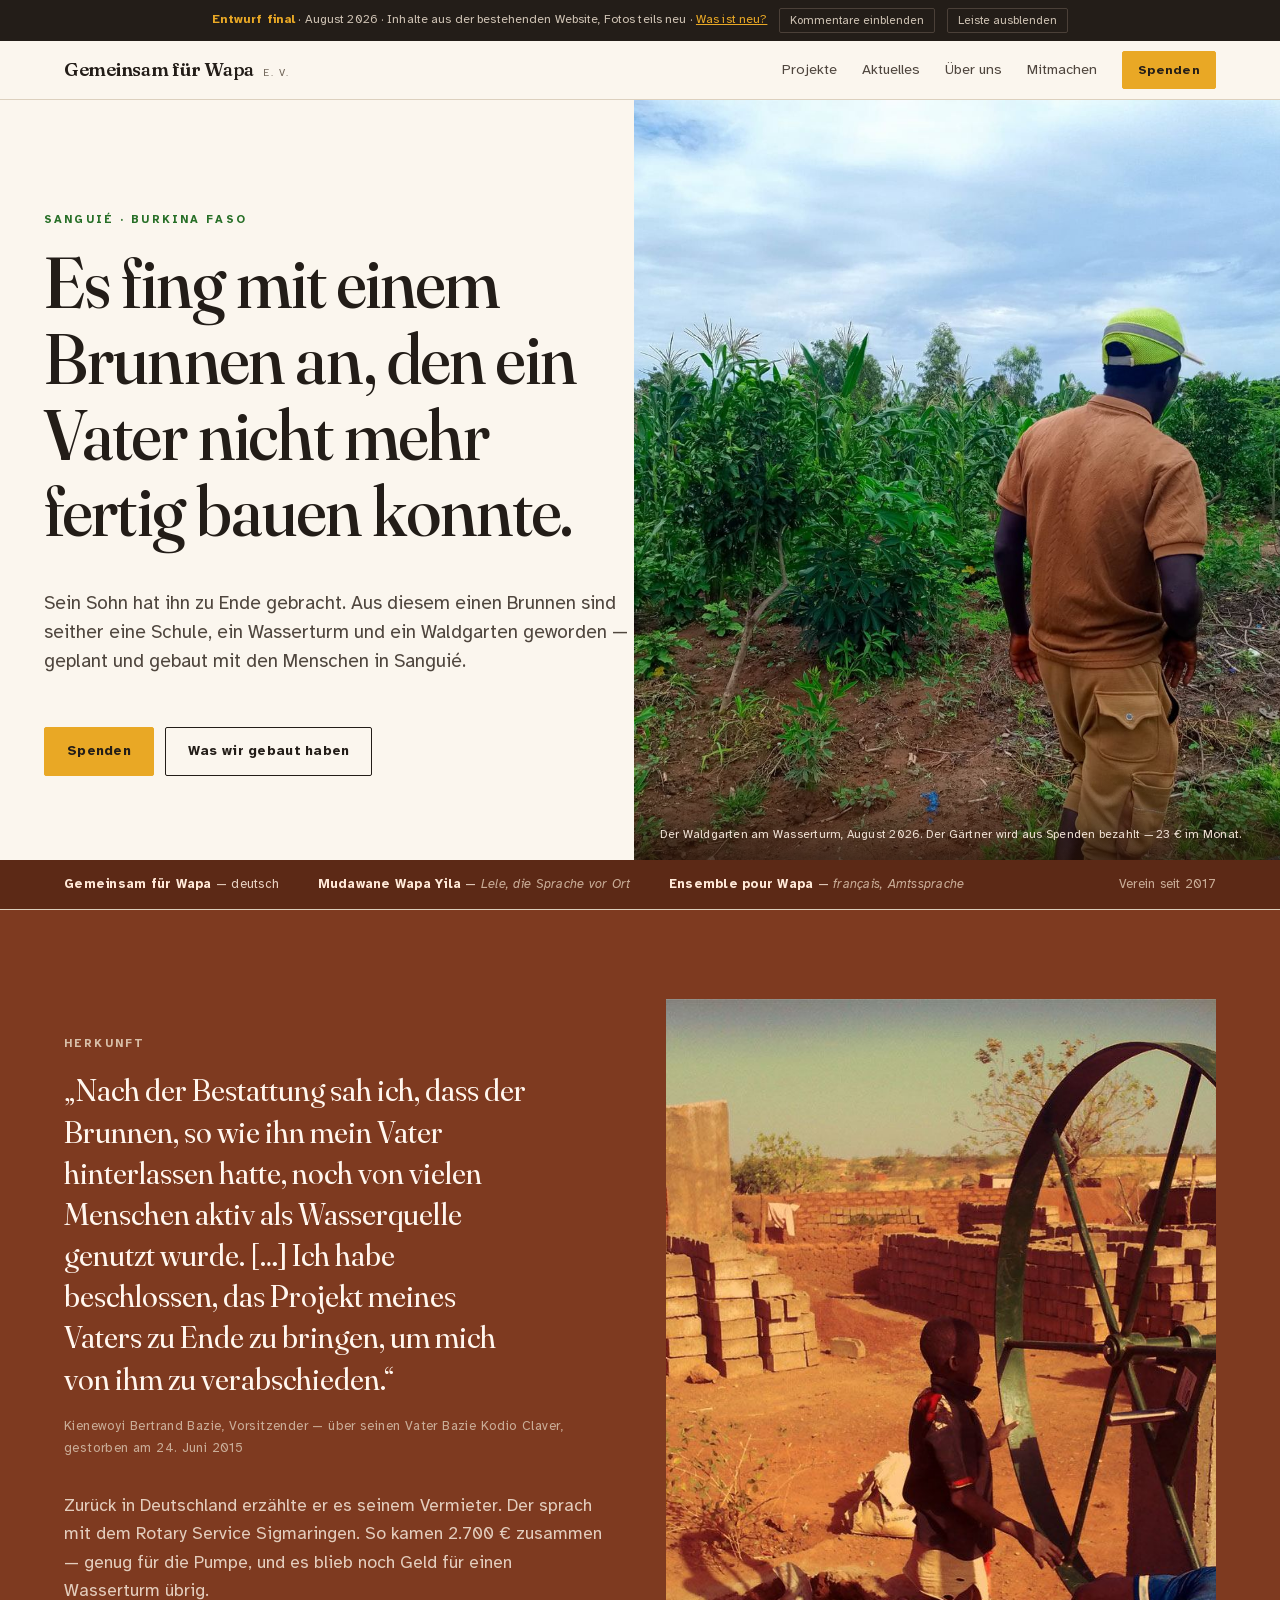
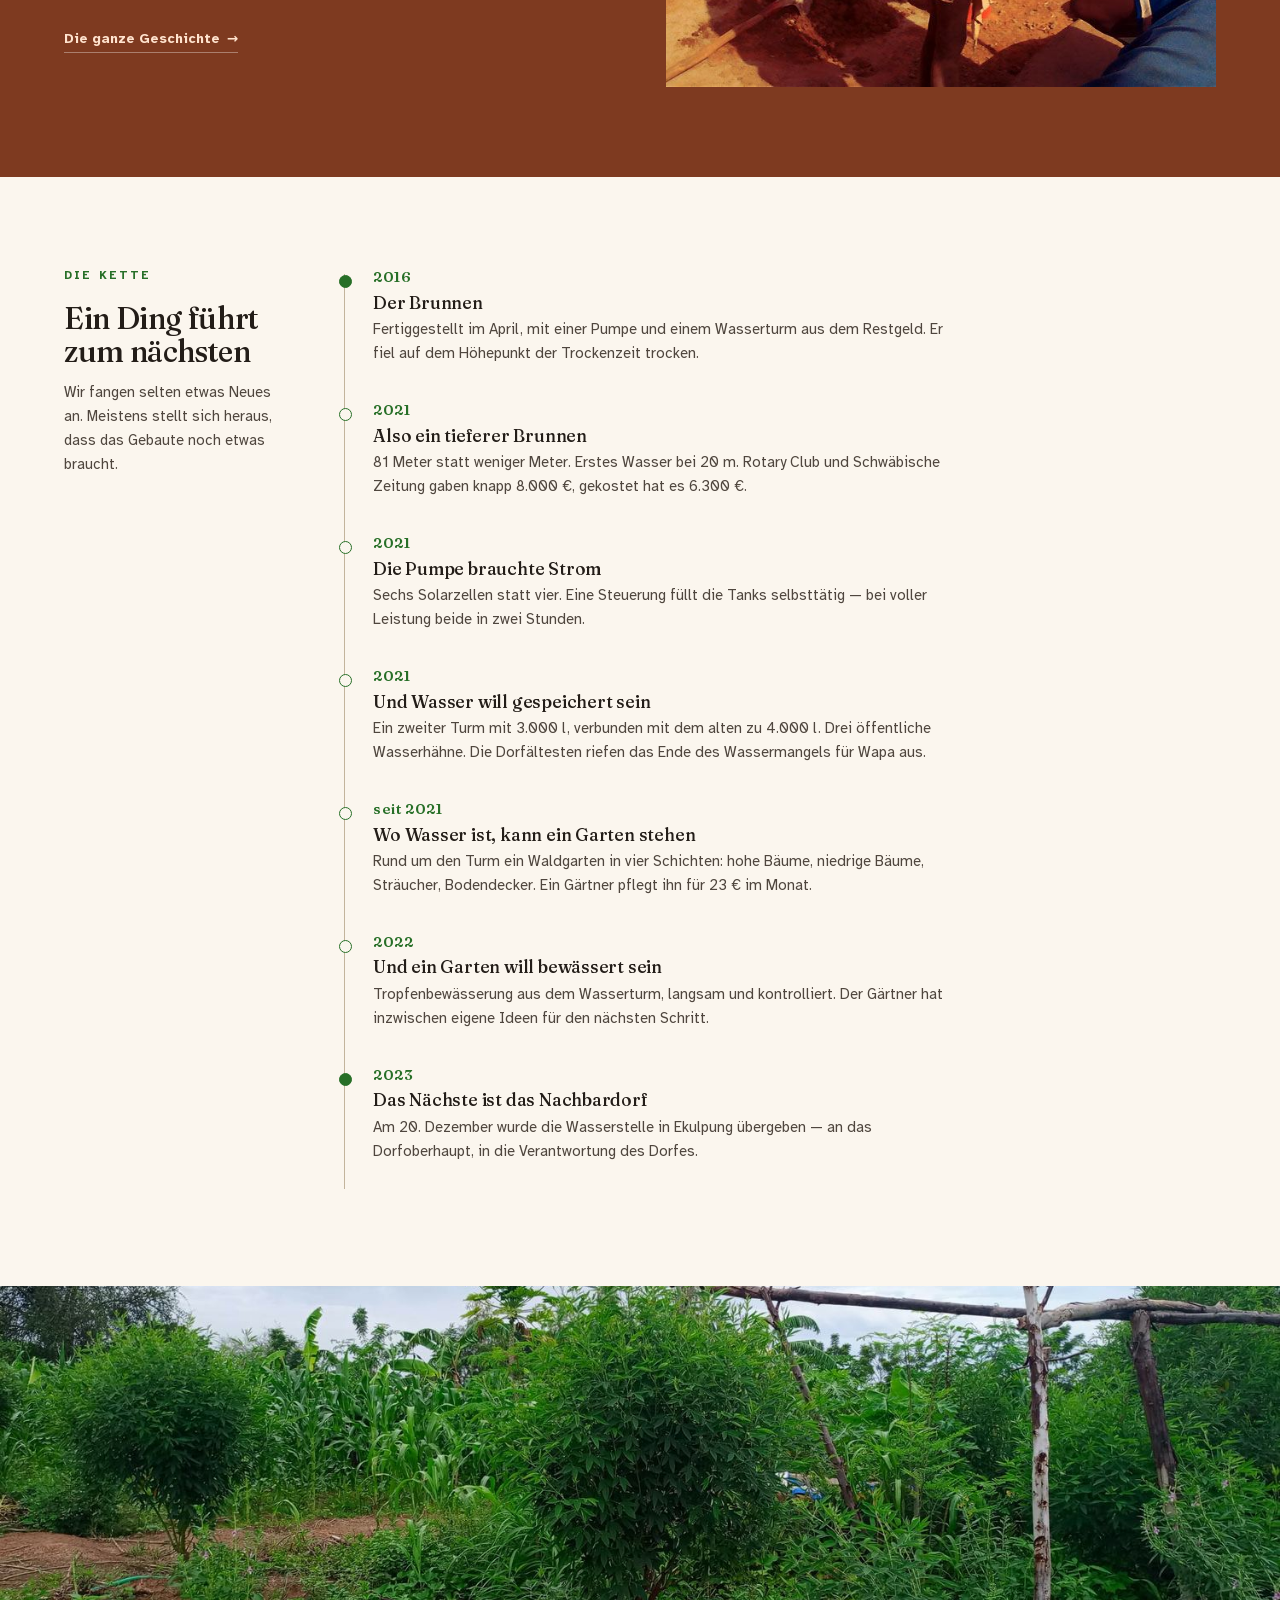
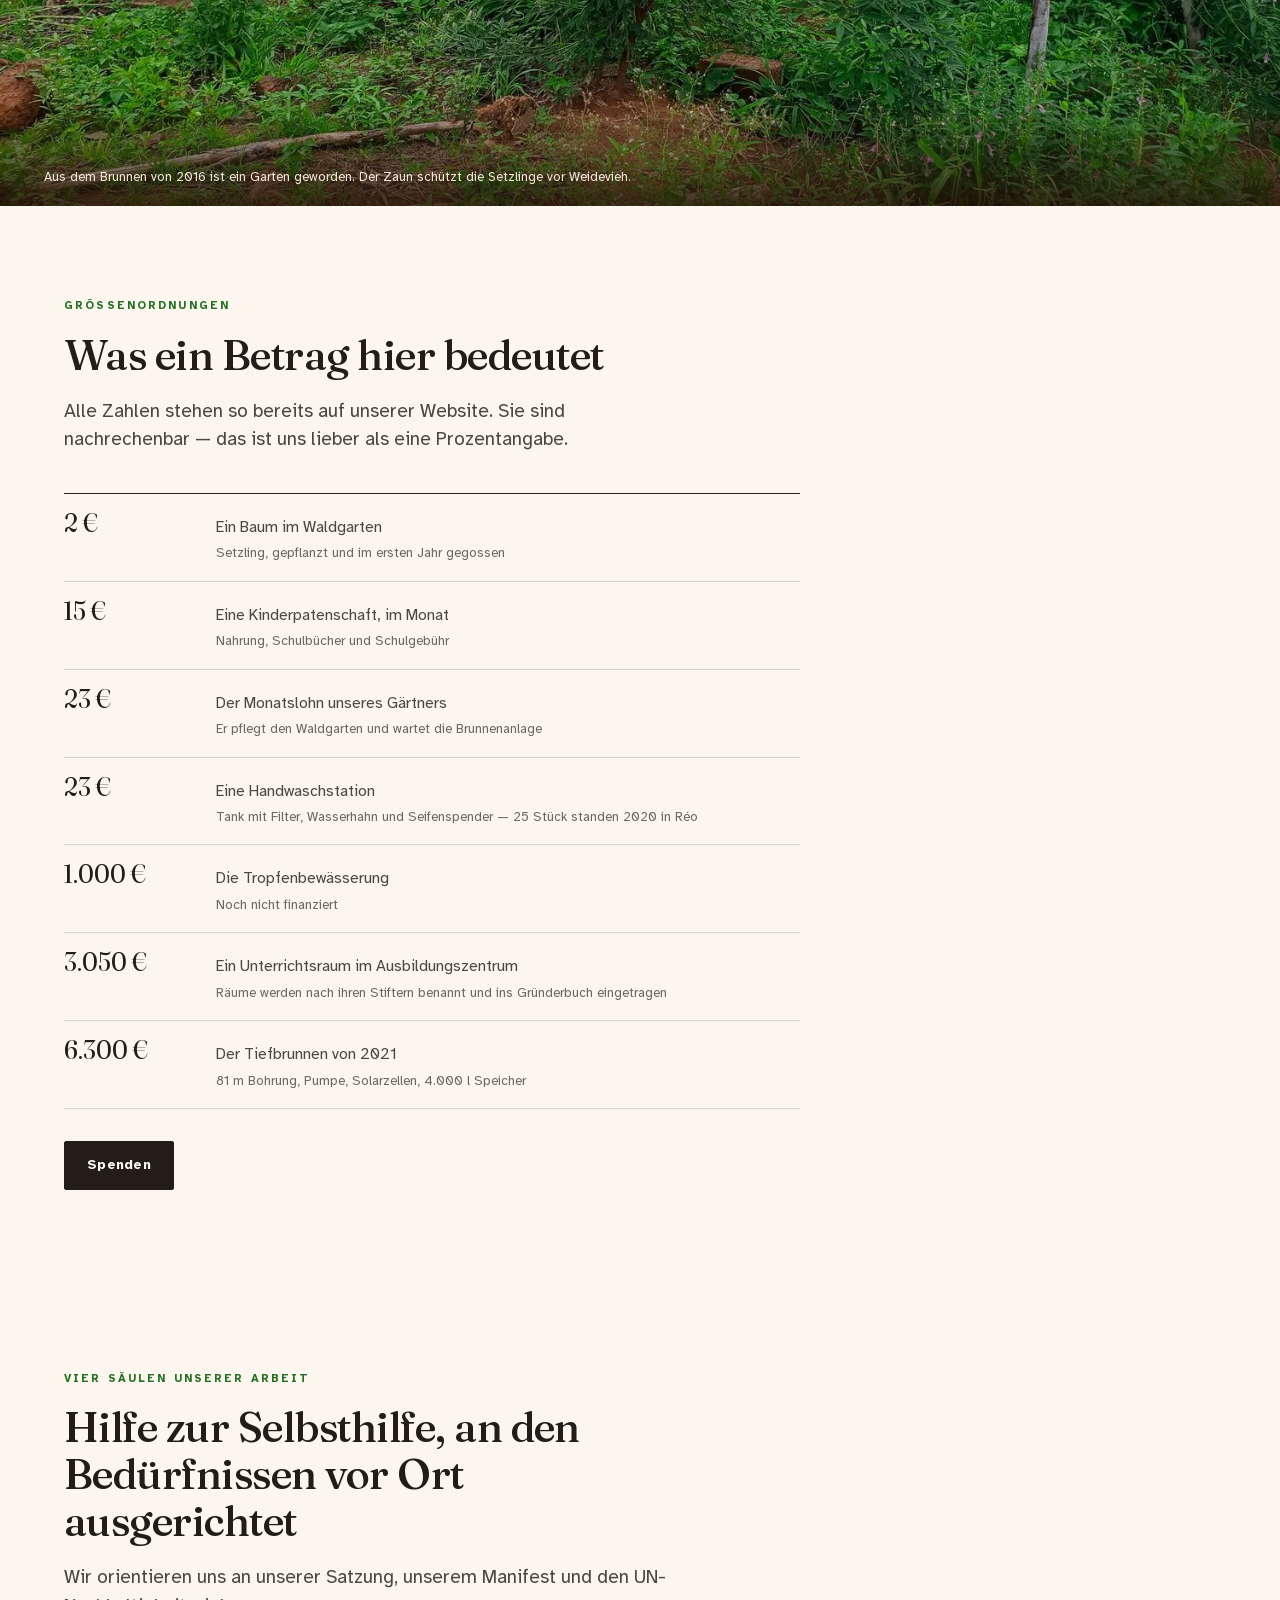
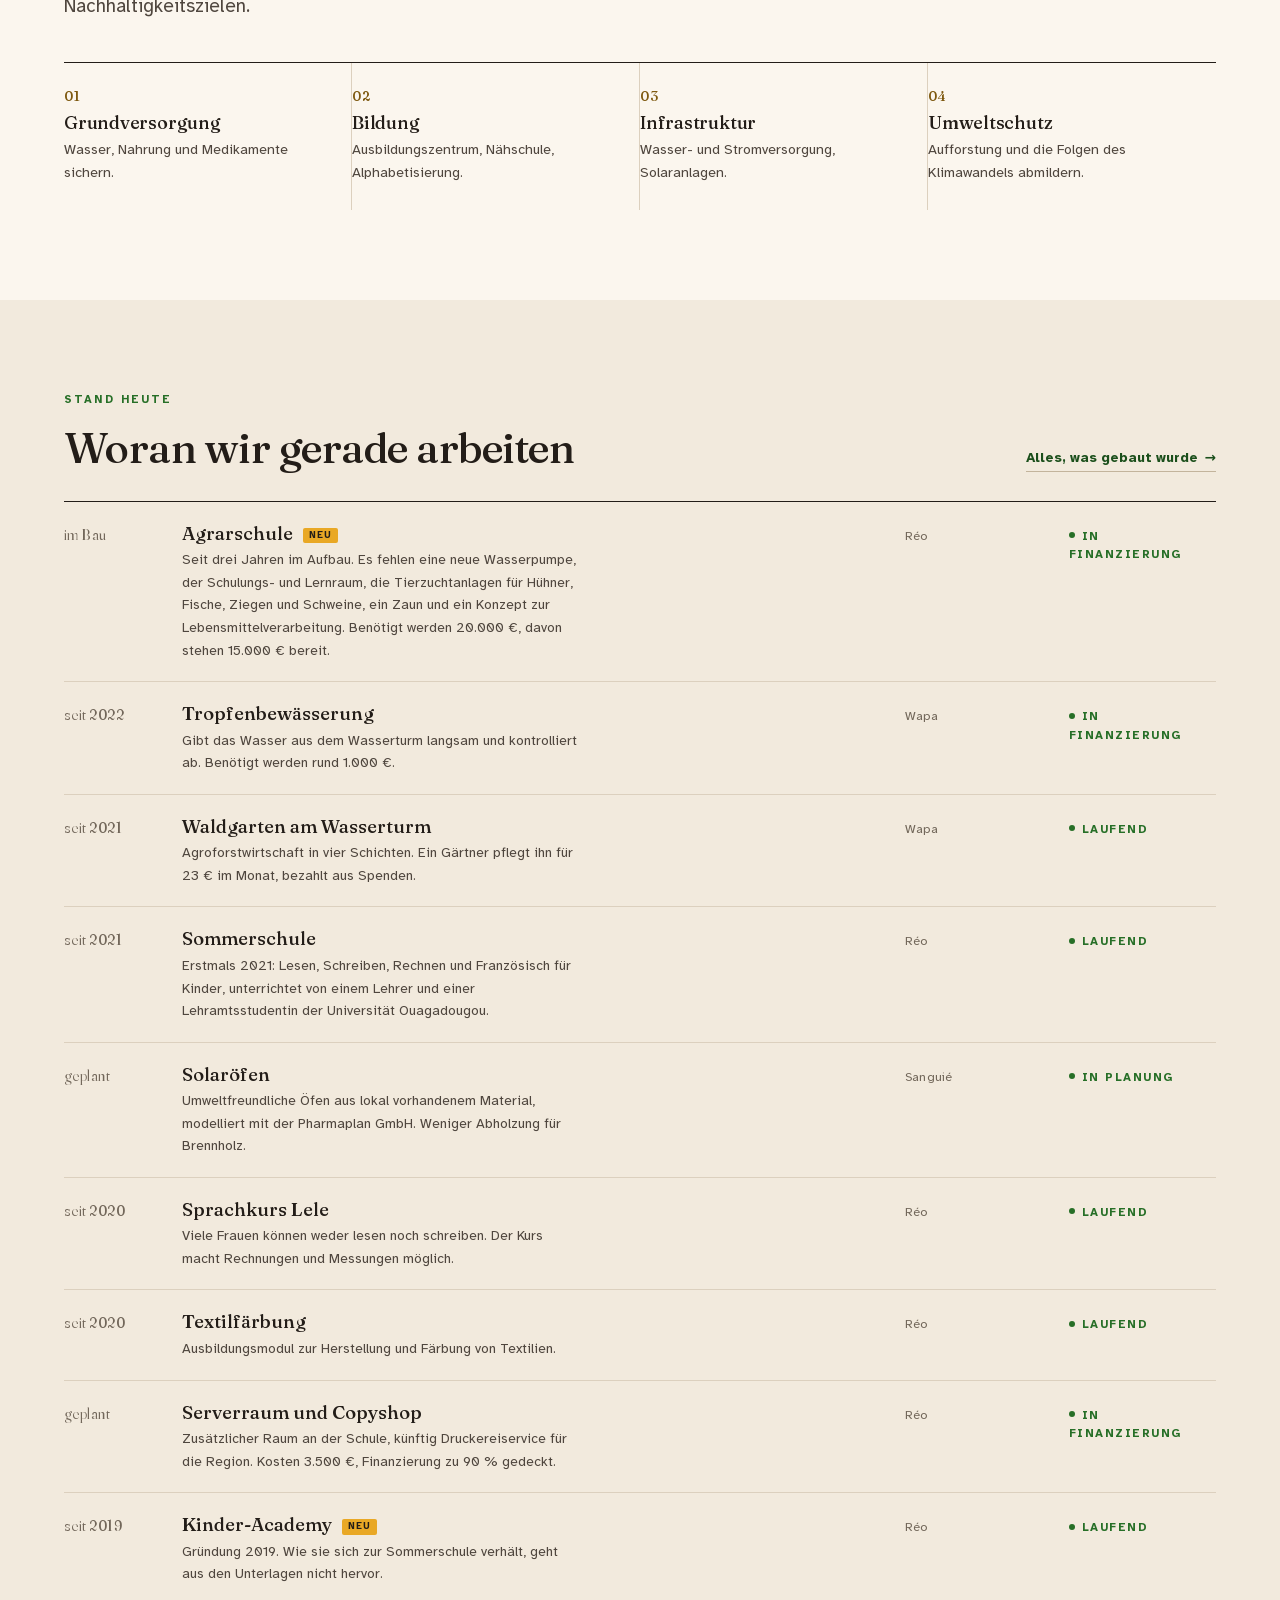
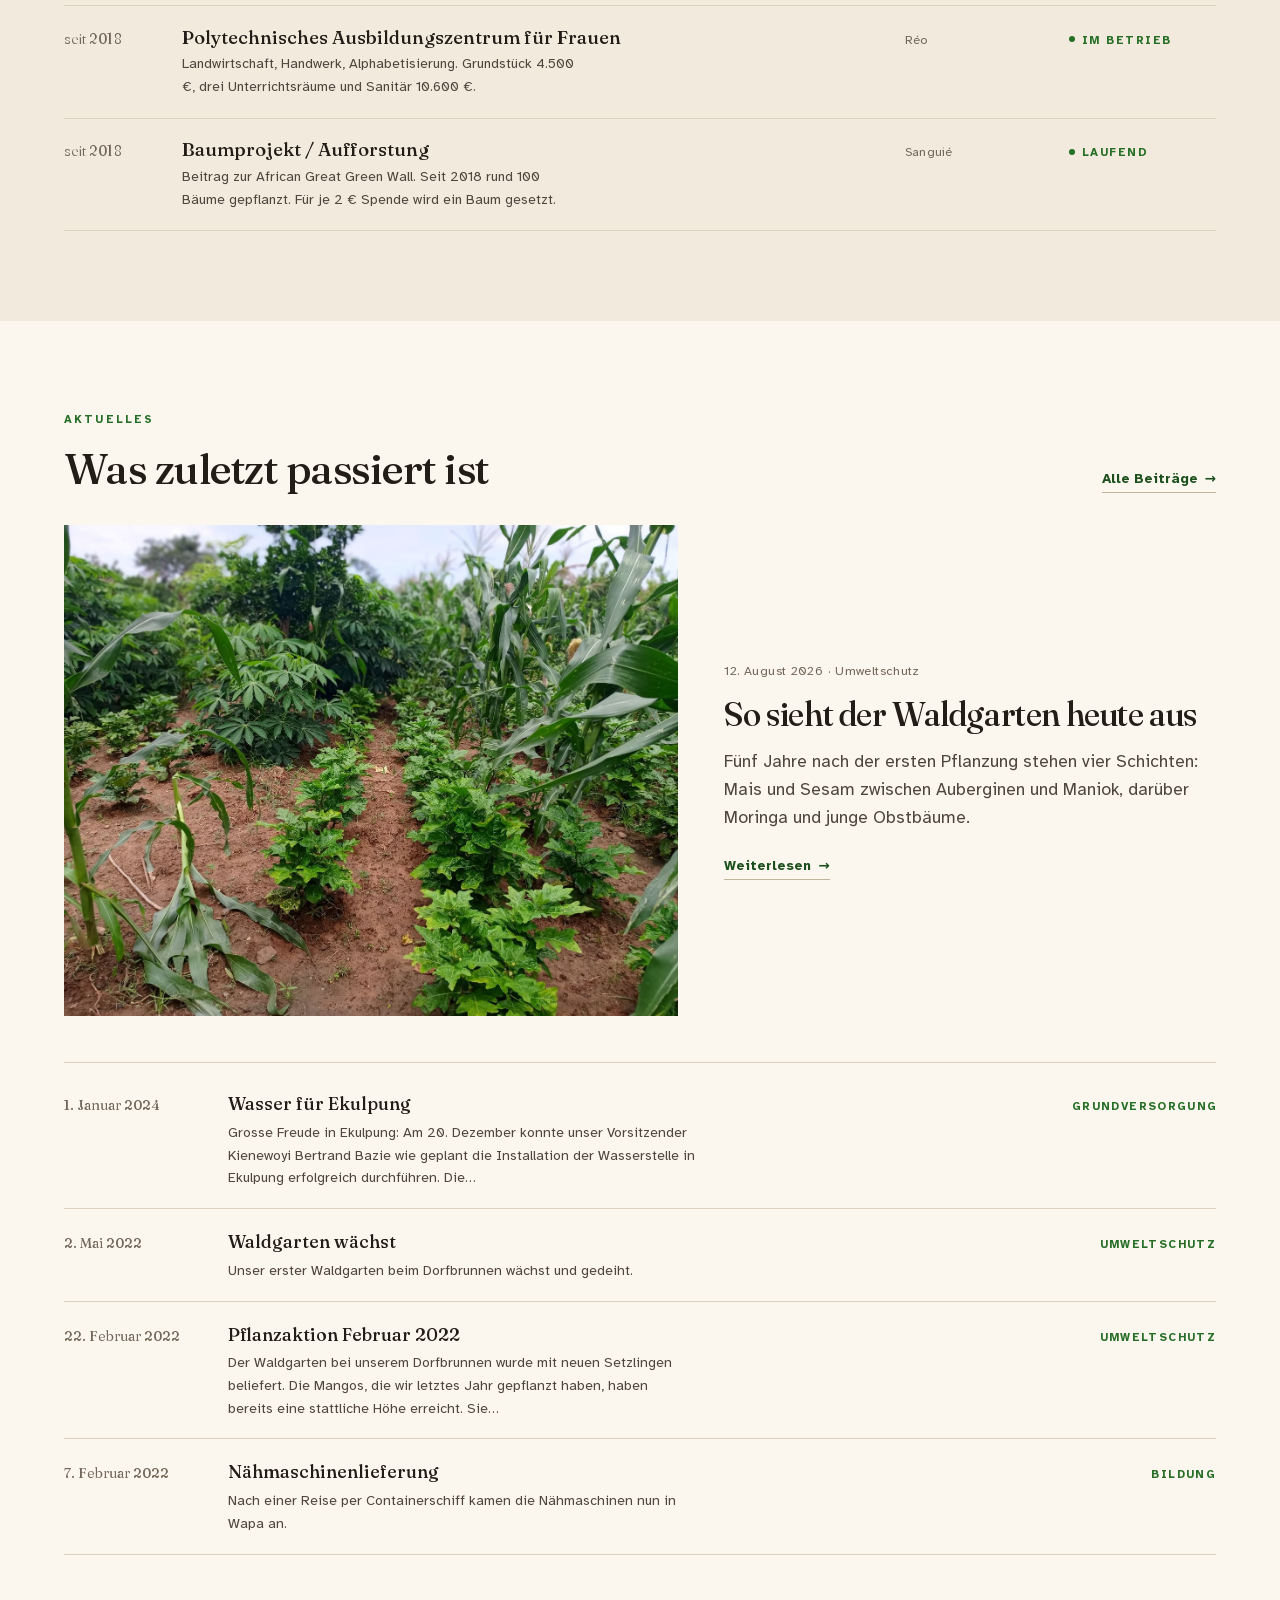
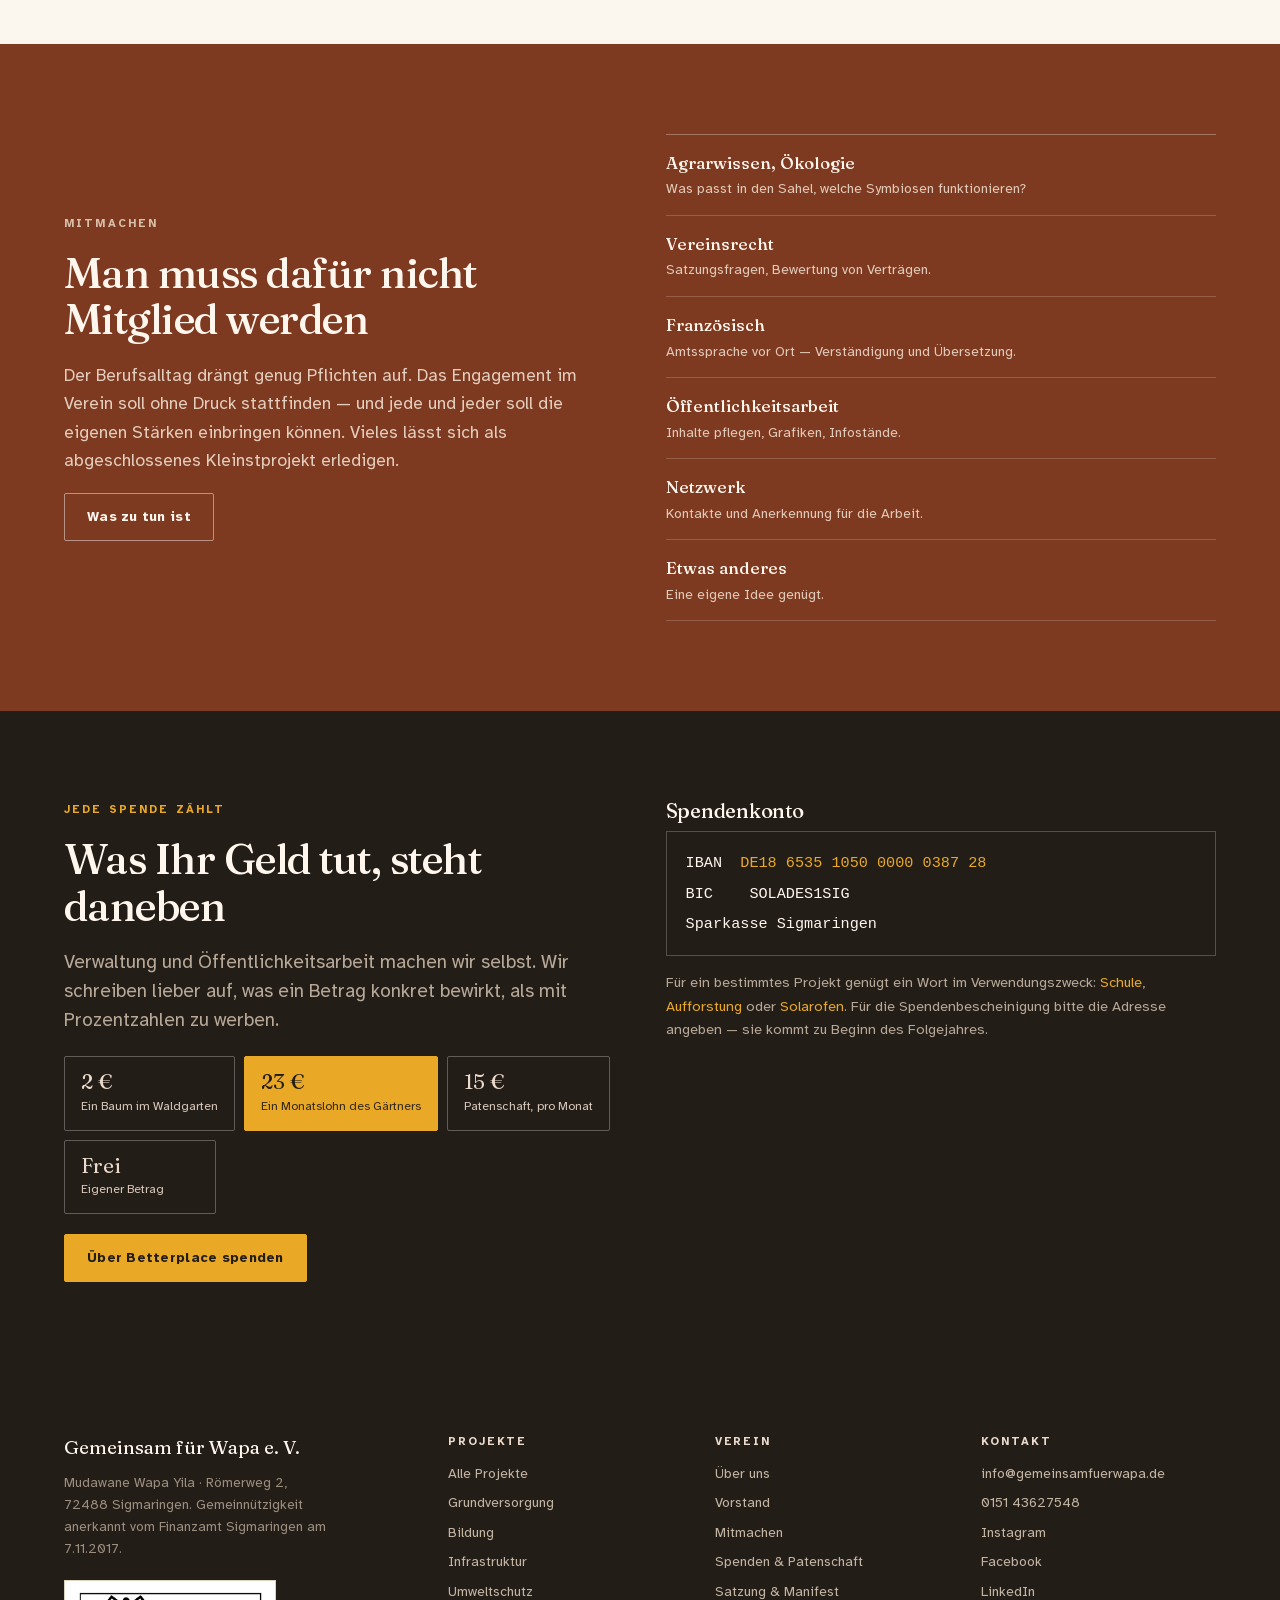
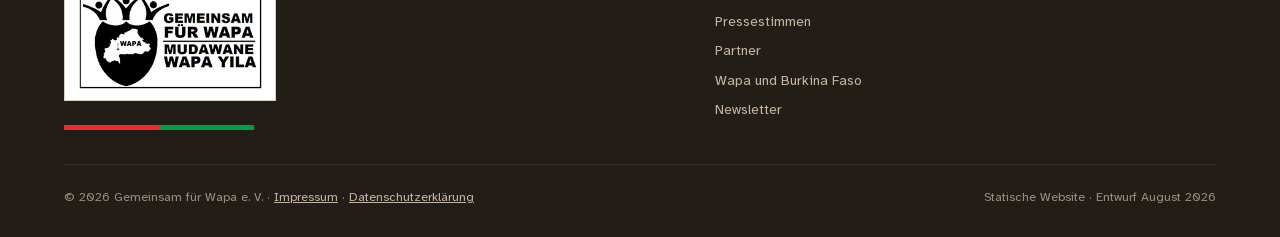
==== commit 6d17640b: "Weiterleitungskarte, fehlende Seiten, Entscheidungs-Triage, B6 umgesetzt B6 ist erteilt: Bertrand Ba" ====
--- a/index.html
+++ b/index.html
@@ -384,6 +384,9 @@
   border-top:1px solid var(--linie)}
 @media(max-width:640px){.mensch{grid-template-columns:1fr}.mportrait{max-width:11rem}}
 
+
+.quellen{font-size:.82rem;color:var(--leise);border-top:1px solid var(--linie);padding-top:.9rem;margin-top:1.8rem}
+
 /* =====================  ARTIKEL  ===================== */
 .artikel{max-width:38rem;margin-inline:auto}
 .artikel p{font-size:1.07rem;max-width:none}
@@ -498,6 +501,8 @@
         <a href="#/spenden">Spenden &amp; Patenschaft</a>
         <a href="#/satzung">Satzung &amp; Manifest</a>
         <a href="#/presse">Pressestimmen</a>
+        <a href="#/partner">Partner</a>
+        <a href="#/burkina-faso">Wapa und Burkina Faso</a>
         <a href="#/ueber-uns">Newsletter</a>
       </div>
       <div>
@@ -883,6 +888,27 @@
      <p><a href="#/projekte" rel="noopener" style="text-decoration:underline">Link</a></p>
      <p><a href="#/projekte" rel="noopener" style="text-decoration:underline">Link</a></p>
      <p><a href="#/projekte" rel="noopener" style="text-decoration:underline">Link</a></p>`},
+  {slug:'bericht-vatter', alt:'projekte/bericht-von-sabine-und-martin-vatter', t:"Bericht von Sabine und Martin Vatter", k:'Verein', d:'12. Mai 2019', a:'Sabine und Martin Vatter', img:B.naeh,
+   x:"Die Familie Vatter aus Ravensburt unterstützt seit einem Jahr ein Kinder (Moise) über unseren Verein Gemeinsam für Wappa. Um das Kind und seine Familie mehr kennulernen ist die…",
+   body:`<p>Die Familie Vatter aus Ravensburt unterstützt seit einem Jahr ein Kinder (Moise) über unseren Verein Gemeinsam für Wappa. Um das Kind und seine Familie mehr kennulernen ist die Familie Vatter letztes jahrend nach Bürkina faso geflogen und im Dorf Waapa zwei wochen verbracht. Dort könnte sie nicht nur die Familie von Moise (ihre Partekind)Kennenlernen sonder auch die Menschen, die Kultur und den normalen Tagesablauf in Waapa. Hier liefern sie uns eine eindrucksvolle Zusammenfassung über ihren Besuch .</p>
+     <p>Unser Besuch in Burkina Faso</p>
+     <p>Nach einem langen Flug landen wir müde in Ouagadogou. In unserem Hotel, welches durch Security gesichert ist, schlafen wir ganz schnell ein. Die Hauptstadt besteht aus Motorroller, Fahrräder und ganz vielen Menschen. Überall hat es kleine Restaurants an der Straße. Dort empfängt man uns sehr freundlich. Das Essen ist köstlich und frisch zubereitet. Nach zwei Nächten der Aklimatisierung ging es weiter nach Reo. Nach drei stunden Fahr über holprige straßen und mit sehr Vielen Eindücken erreichen wir Reo.</p>
+     <p>Endlich in Reo angekommen erwartet uns Bienvenue, Bertrands Schwester, schon ganz gespannt in einer kleinen Bar, nicht weit von der Nähschule entfernt. Nach kurzem Beschnuppern durften wir dann die Familie in Wappa begrüßen. Bertrands Familie erwartet und begrüßt uns ganz herzlich vor dem großen Tor. Hier beziehen wir unser Quartier für die nächsten 7 Tage.</p>
+     <p>Das Abenteuer kann beginnen.</p>
+     <p>Gleich am nächsten Morgen besuchen wir die Nähschule. Geleitet von Bienvenue. Ein kleines Gebäude voller Nähmaschinen erwartet uns. Eine große Anzahl der Mädchen trägt die Nähtische geschwind ins Freie, damit sie mit Stolz, allen ihr Können präsentieren. Geschwind wird von uns Maß genommen und ein traditionelles Gewand für uns zugeschnitten. Dies war dann auch zwei Tage später fertig.</p>
+     <p>Ein weiterer Höhepunkt sind die Webstühle, die neben dem Gebäude im Freien aufgestellt sind. Im Schatten der Bäumen mussten Martin und ich unter strenger Aufsicht das Weben üben. Viel Lachen, ein zufälliges Berühren oder ein dankbares Umarmen der Mädchen begleitet uns für etwa zwei Stunden.</p>
+     <p>Besuch des Neuen Grundstückes und das Legen von Siegelsteinen für den Bau der neuen Schule</p>
+     <p>Auf dem angrenzenden Grundstück erwarten uns junge Männer mit Maßband, Plänen, Eisenstangen und Hammer.</p>
+     <p>Hier soll die neue Nähschule entstehen.</p>
+     <p>Jetzt wird das Grundstück vermessen und die Größe des ersten Gebäudes festgelegt und abgesteckt. Die Mädchen helfen voller Elan mit. Im März 2019 soll Baubeginn sein.</p>
+     <p>Der zweite Tag gehört den Brunnen.</p>
+     <p>Der erste Brunnen steht bei Bertrands Familie und das Wasser ist für jeden aus dem Dorf zugänglich. Das Wasser wird durch ein großes Rad in einen Wasserspeicher gepumpt. Eine Wasserleitung versorgt den Hof mit Frischwasser. Durch einen zweiten Ablauf kann jeder ausserhalb des Hofes mit Wasser versorgt werden. Leider war der Dieselmotor defekt. Solaranlage werden noch angebaut um die Menschen Fließendem Wasser zu geben. Dieses Projekt wird im Juni Umgesetzt. Die Solaranlage wurden von Firmen aus Deutschland gespendet.</p>
+     <p>Der zweite Brunnen befindet sich in einem anderen Dorf. Er ist so angelegt, dass er für jederman zugänglich ist. Auch hier wird über ein großes Rad das Wasser gefördert.</p>
+     <p>Immer dabei unser kleines Patenkind Moise.</p>
+     <p>Viele Spaziergänge durch die atemberaubende Landschaft beenden unsere Tage.</p>
+     <p>Interessiert beobachten uns die Menschen und wir sie.</p>
+     <p>Vielen Dank an Bertrand, der uns diese wunderschöne Reise in sein Land und zu seiner Familie ermöglicht hat. Anebana kokok</p>
+     <p>(Danke schön in lele ethnische sprache) Martin und Sabine</p>`},
   {slug:'besuch-in-burkina-faso', alt:'unser-besuch-in-burkina-faso', t:"Unser Besuch in Burkina Faso", k:'Verein', d:'16. Oktober 2019', a:'Sabine und Martin Vatter', img:B.naeh,
    x:"Nach einem langen Flug landen wir müde in Ouagadogou. In unserem Hotel, welches durch Security gesichert ist, schlafen wir ganz schnell ein.",
    body:`<p>Nach einem langen Flug landen wir müde in Ouagadogou. In unserem Hotel, welches durch Security gesichert ist, schlafen wir ganz schnell ein.</p>
@@ -974,7 +1000,7 @@
 <section class="nurnotiz">
   <div class="wrap">
     ${rn('<b>Zur Reihenfolge:</b> Der bisherige Entwurf begann mit einem Zahlenband und den vier Säulen — also mit der eigenen Verwaltungslogik. Diese Fassung beginnt mit der Herkunft. Dass der Vorsitzende aus dem Dorf stammt und die Geschichte mit seinem Vater anfängt, ist das, was diesen Verein von hundert anderen unterscheidet. Es stand bisher im vierten Absatz von „Über uns“.')}
-    ${rn('<b>Zur Urheberschaft des Zitats:</b> Der Text steht seit 2016 auf der Projektseite <i>Wasser für Wapa</i> und ist durchgehend in der ersten Person geschrieben — er ist aber <b>nirgends gezeichnet</b>. Als WordPress-Autor ist die Agentur BateauBlanc eingetragen, was nichts besagt. Dass Bertrand ihn geschrieben hat, ist naheliegend (sein Vater wird beim Namen genannt, „Über uns“ erzählt dieselben Ereignisse in der dritten Person über ihn) — <b>belegt ist es nicht</b>. Deshalb steht hier die Quelle und nicht sein Name. Bestätigt er die Urheberschaft, kann das Zitat ihm zugeschrieben werden (→ B6).')}
+        ${rn('<b>Zitat und Herkunftsgeschichte sind freigegeben.</b> Bertrand Bazie hat bestätigt, dass der Text von ihm stammt und dass der Verein die Geschichte so erzählen darf (Entscheidung B6, erteilt 21.08.2026). Bis dahin stand hier die Quelle statt seines Namens — bei einem Text über den Tod eines Menschen ist eine naheliegende Vermutung keine Zuschreibung.')}
     ${rn('<b>Zum Bild:</b> Das Hero-Foto steht rechts statt hinter der Schrift. Damit muss kein Farbverlauf über das Motiv gelegt werden, um Text lesbar zu machen — der übliche Grund, warum Vereinsseiten alle gleich aussehen. Die Bildunterschrift kann so auch etwas sagen.')}
   </div>
 </section>
@@ -988,7 +1014,7 @@
       <div>
         <span class="kt hell">Herkunft</span>
         <blockquote class="zitat">„Nach der Bestattung sah ich, dass der Brunnen, so wie ihn mein Vater hinterlassen hatte, noch von vielen Menschen aktiv als Wasserquelle genutzt wurde. […] Ich habe beschlossen, das Projekt meines Vaters zu Ende zu bringen, um mich von ihm zu verabschieden.“</blockquote>
-        <div class="q">Aus dem Projektbericht „Wasser für Wapa“ auf gemeinsamfuerwapa.de, in der ersten Person geschrieben. Der Vater, Bazie Kodio Claver, starb am 24. Juni 2015.</div>
+        <div class="q">Kienewoyi Bertrand Bazie, Vorsitzender — über seinen Vater Bazie Kodio Claver, gestorben am 24. Juni 2015</div>
         <p style="margin-top:2rem;color:#E3CDBD">Zurück in Deutschland erzählte er es seinem Vermieter. Der sprach mit dem Rotary Service Sigmaringen. So kamen 2.700 € zusammen — genug für die Pumpe, und es blieb noch Geld für einen Wasserturm übrig.</p>
         <a class="pf" style="color:#FFE3CE;border-color:rgba(255,255,255,.35)" href="#/ueber-uns">Die ganze Geschichte</a>
       </div>
@@ -1486,6 +1512,59 @@
   </div>
 </div></section>`;
 
+/* ============ WAPA UND BURKINA FASO ============ */
+VIEWS['burkina-faso'] = () => `
+<div class="kopf"><div class="wrap" style="max-width:44rem;margin-inline:auto">
+  <span class="kt gruen">Wo wir arbeiten</span>
+  <h1 style="font-size:clamp(2rem,3.8vw,2.9rem)">Wapa und Burkina Faso</h1>
+</div></div>
+<section style="padding-top:2rem"><div class="wrap"><div class="artikel">
+  <h2>Wapa</h2>
+  <p>Wapa ist ein kleines Dorf in der Provinz Sanguié mit etwa 1.000 Einwohnern. Die Menschen leben von Landwirtschaft, Gartenarbeit und Tierzucht.</p>
+  <p>Die Regenzeit dauert rund fünf Monate, von Juni bis Oktober; in dieser Zeit wird Landwirtschaft betrieben. Von Oktober bis Mai herrscht Trockenzeit — dann bestellen junge Männer und Frauen die Gärten und ziehen Gemüse für den Eigenbedarf und für den Verkauf. Aus diesem Verkauf wird bezahlt, was sonst nicht zu bezahlen wäre: Schulgebühren etwa, oder eine Behandlung im Krankheitsfall, denn eine Krankenversicherung gibt es nicht.</p>
+  <p><b>Alles hängt am Wasser.</b> Ab Ende Februar trocknen viele Brunnen aus. Dann fehlt es zugleich für Menschen, Gärten und Vieh. Das ist der Grund, warum fast jedes unserer Projekte an einem Brunnen anfängt.</p>
+  <h2>Burkina Faso</h2>
+  <p>Ein Binnenland in Westafrika, Nachbarn sind Mali, Niger, Benin, Togo, Ghana und die Elfenbeinküste. 274.000 Quadratkilometer — gut zwei Drittel der Fläche Deutschlands. In den Nachbarstaaten leben noch einmal geschätzte sechs Millionen Burkiner.</p>
+  <p>Am 5. August 1960 wurde das Land unabhängig; 1984 ersetzte der heutige Name die koloniale Bezeichnung Obervolta. Hauptstadt ist Ouagadougou. Amtssprache ist Französisch, daneben werden Mooré, Djoula, Fulfulde und viele weitere Sprachen gesprochen — in Wapa <i>Lele</i>, die Sprache, die auch im Namen unseres Vereins steckt.</p>
+  <div class="fakten" style="margin:2rem 0">
+    <div><span>Human Development Index</span><b class="zahl">0,452</b></div>
+    <div><span>Platz weltweit</span><b class="zahl">182 von 189</b></div>
+    <div><span>Alphabetisierung</span><b class="zahl">rund 36 %</b></div>
+    <div><span>Mittleres Einkommen</span><b class="zahl">etwa 692 €</b></div>
+  </div>
+  <p>Die Lebenserwartung ist gering, die Säuglingssterblichkeit hoch, die ärztliche Versorgung außerhalb Ouagadougous schlecht. Mangelnde Hygiene, fehlende Infrastruktur und fehlendes Wissen verstärken einander.</p>
+  <p>Von den rund 36 Prozent, die lesen und schreiben können, sind deutlich mehr Männer als Frauen. Unterrichtssprache ist Französisch, was vielen Kindern die Teilnahme erschwert, wenn sie zu Hause nur ihre eigene Sprache sprechen; dazu kommen weite Schulwege und Kosten, die viele Eltern nicht aufbringen können. <b>Bildung ist die erste Voraussetzung dafür, dass sich etwas ändert</b> — deshalb steht sie neben dem Wasser im Mittelpunkt unserer Arbeit.</p>
+  <h2>Wirtschaft</h2>
+  <p>Burkina Faso zählt zu den ärmsten Ländern der Welt. Wiederkehrende Dürren erschweren die Landwirtschaft. Angebaut werden für den Eigenbedarf Hirse, Mais, Sorghum und Reis, im Süden auch Yams, Maniok und Zuckerrohr; für den Export Erdnüsse und Baumwolle.</p>
+  <p>Agrarsubventionen in den USA und der EU, schwankende Weltmarktpreise und der fehlende freie Zugang afrikanischer Staaten zum Weltmarkt verhindern weitgehend den Verkauf burkinischer Baumwolle — trotz guter Qualität. Wichtigstes Exportgut ist Gold. Viele Menschen arbeiten im informellen Sektor.</p>
+  <p class="quellen">Quellen: Auswärtiges Amt · Welthungerhilfe · Wikipedia · Ärzte ohne Grenzen · Länderdaten.info</p>
+  ${rn('<b>Zahlen mit Datum:</b> Die Werte stammen aus dem Bestand der alten Website und beziehen sich auf 2019. Sie gehören vor einer Veröffentlichung aktualisiert — und danach mit einer Jahresangabe versehen, damit man beim nächsten Mal sieht, wie alt sie sind.')}
+</div></div></section>`;
+
+/* ============ PARTNER ============ */
+VIEWS['partner'] = () => `
+<div class="kopf"><div class="wrap" style="max-width:44rem;margin-inline:auto">
+  <span class="kt gruen">Partner</span>
+  <h1 style="font-size:clamp(2rem,3.8vw,2.9rem)">Ohne die hier ginge es nicht</h1>
+  <p class="lede">Ein Verein unserer Größe baut keinen Brunnen allein. Wer uns bisher getragen hat — und womit.</p>
+</div></div>
+<section style="padding-top:2rem"><div class="wrap"><div class="artikel">
+  <div class="preise" style="max-width:none">
+    <div class="pz pz-def"><div class="b2" style="font-weight:700;color:var(--ink)">Rotary Club Sigmaringen</div><div class="b2">Die ersten 2.700 € für Pumpe und Wasserturm 2016. 2021 gemeinsam mit der Schwäbischen Zeitung knapp 8.000 € für den Tiefbrunnen.<span><a href="https://sigmaringen.rotary.de/" rel="noopener" style="text-decoration:underline">sigmaringen.rotary.de</a></span></div></div>
+    <div class="pz pz-def"><div class="b2" style="font-weight:700;color:var(--ink)">Rotary Service Albstadt</div><div class="b2">Mitfinanzierung des Grundstücks für das Ausbildungszentrum.</div></div>
+    <div class="pz pz-def"><div class="b2" style="font-weight:700;color:var(--ink)">Rotary Club Ebingen-Zollernalb</div><div class="b2">Unterstützung der Solaranlage.</div></div>
+    <div class="pz pz-def"><div class="b2" style="font-weight:700;color:var(--ink)">Schwäbische Zeitung</div><div class="b2">Zwei Weihnachtsspendenaktionen — 2019 rund 3.600 € für die Büroräume, 2020 für die Schutzmauer der Schule. Dazu die Berichterstattung, die uns Spender gebracht hat.<span><a href="#/presse" style="text-decoration:underline">Pressestimmen</a></span></div></div>
+    <div class="pz pz-def"><div class="b2" style="font-weight:700;color:var(--ink)">Pharmaplan GmbH</div><div class="b2">Modellierung der Solaröfen, gemeinsam mit einem Werkstudenten.<span><a href="https://www.pharmaplan.com/de/" rel="noopener" style="text-decoration:underline">pharmaplan.com</a></span></div></div>
+    <div class="pz pz-def"><div class="b2" style="font-weight:700;color:var(--ink)">Kirchner GmbH, Ravensburg</div><div class="b2">Planung, Bau und Finanzierung der Solaranlage.</div></div>
+    <div class="pz pz-def"><div class="b2" style="font-weight:700;color:var(--ink)">ISC Konstanz</div><div class="b2">Ebenfalls an Planung und Bau der Solaranlage beteiligt.</div></div>
+    <div class="pz pz-def"><div class="b2" style="font-weight:700;color:var(--ink)">E&amp;M Wasseranlagenbau, Ravensburg</div><div class="b2">Fachliche Begleitung der Wasseranlage.</div></div>
+    <div class="pz pz-def"><div class="b2" style="font-weight:700;color:var(--ink)">E hoch 4, Hohentengen</div><div class="b2">Auf ihrem Gelände entstand der Prototyp der Solaranlage.</div></div>
+    <div class="pz pz-def"><div class="b2" style="font-weight:700;color:var(--ink)">Eine Kirchengemeinde</div><div class="b2">Finanzierte 2025 eine Wasseranlage in Réo und trägt zum Abschluss der Agrarschule bei.<span>Name in den Unterlagen nicht genannt — vor Veröffentlichung klären.</span></div></div>
+  </div>
+  <p style="margin-top:2rem">Dazu die vielen Einzelspenderinnen und Einzelspender, deren Beiträge in keiner solchen Liste auftauchen und ohne die trotzdem nichts davon stünde.</p>
+  ${rn('<b>Aus verstreuten Angaben zusammengetragen.</b> Die alte Partnerseite nannte nur zwei Logos, Rotary und Pharmaplan. Alle übrigen stehen in den Projekttexten — wer was beigetragen hat, war über ein Dutzend Seiten verteilt. Diese Liste gehört vom Vorstand geprüft: auf Vollständigkeit, auf Richtigkeit, und darauf, ob jede genannte Stelle damit einverstanden ist.')}
+</div></div></section>`;
+
 /* ============ SATZUNG ============ */
 VIEWS['satzung'] = () => `
 <div class="kopf"><div class="wrap" style="max-width:44rem;margin-inline:auto">
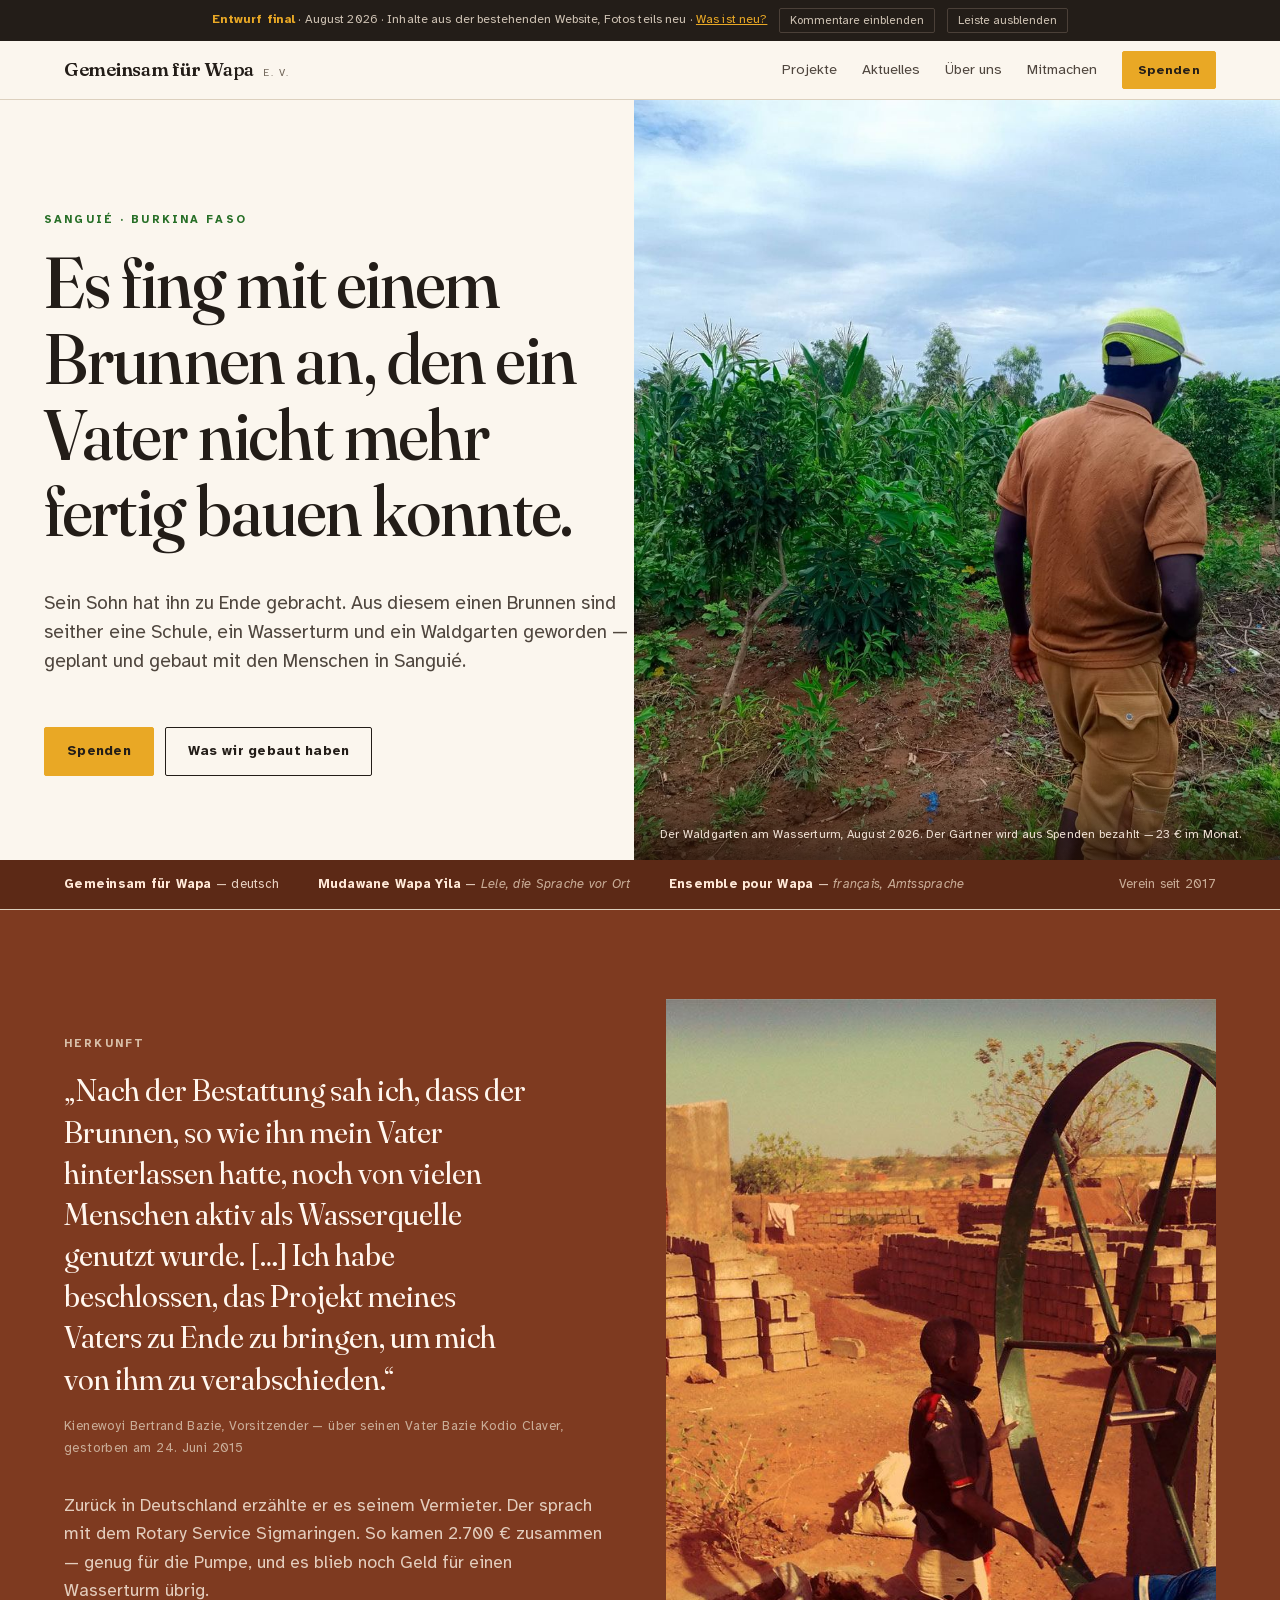
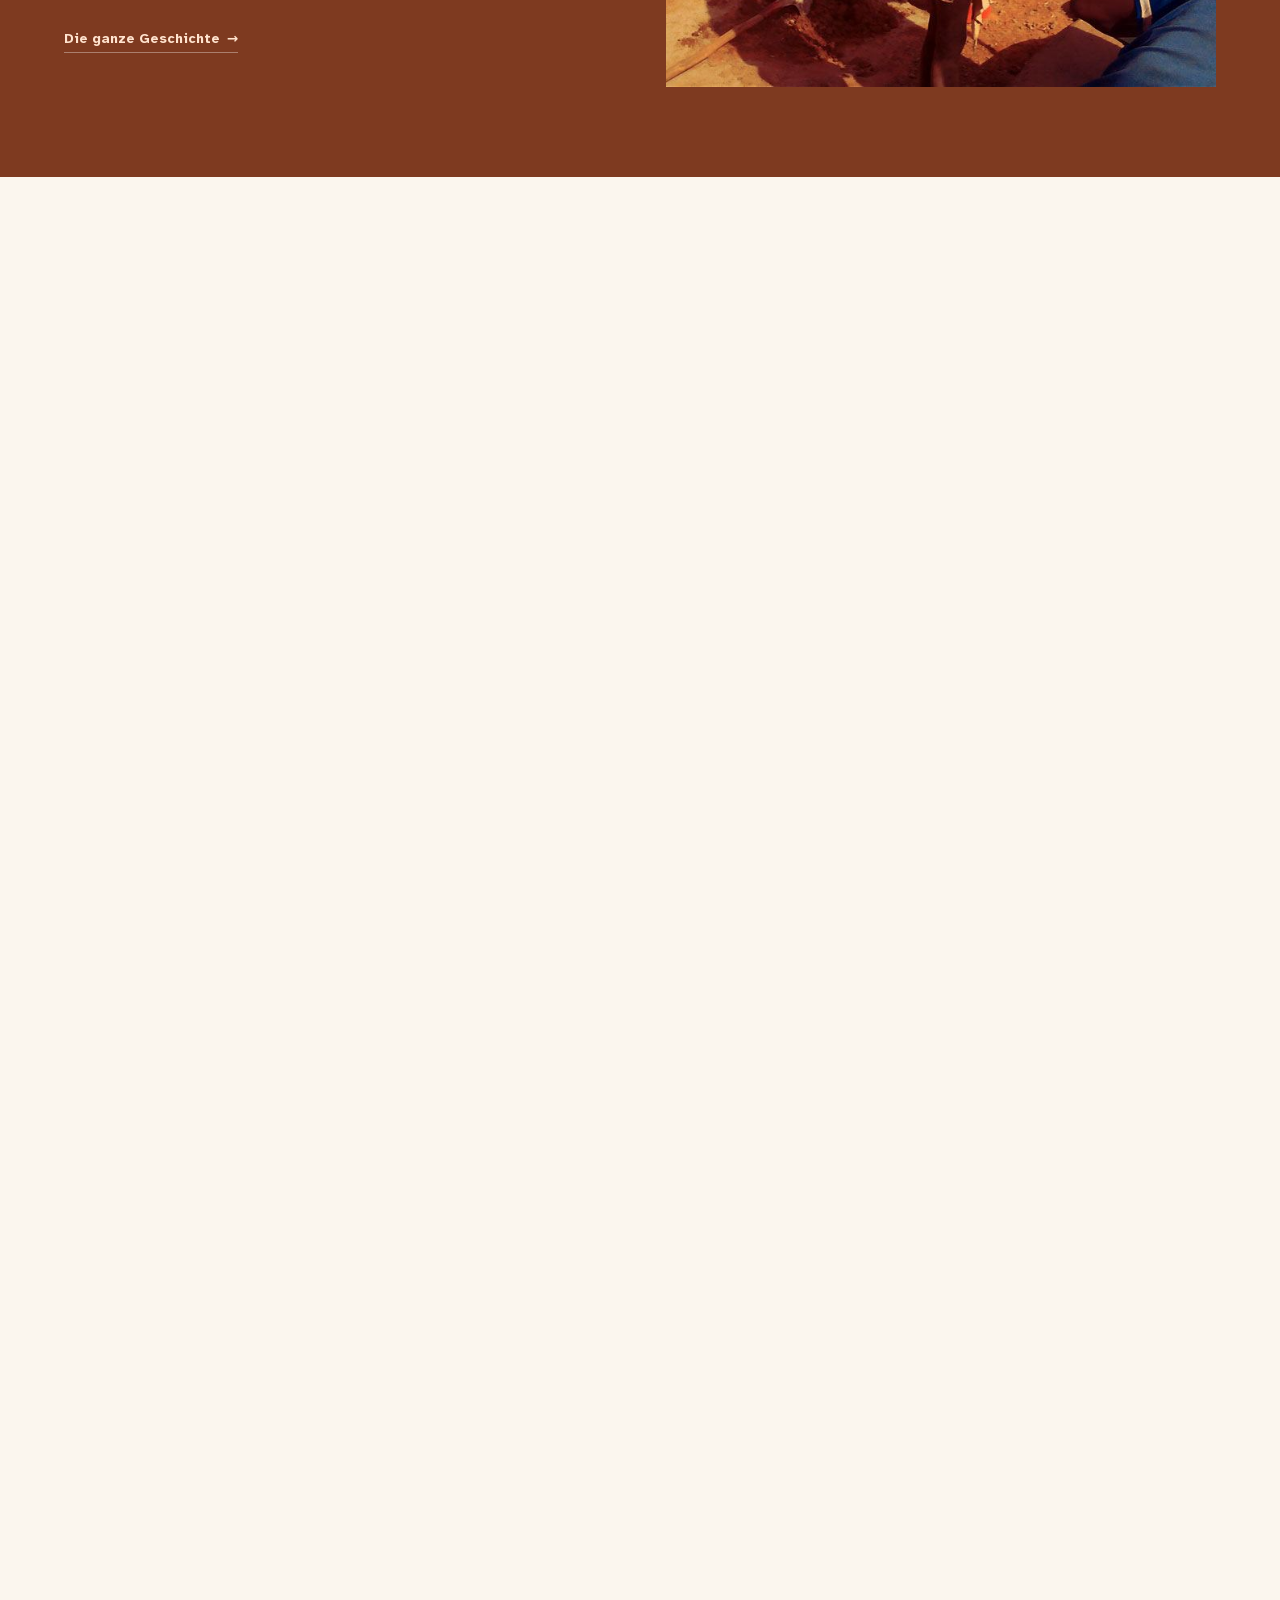
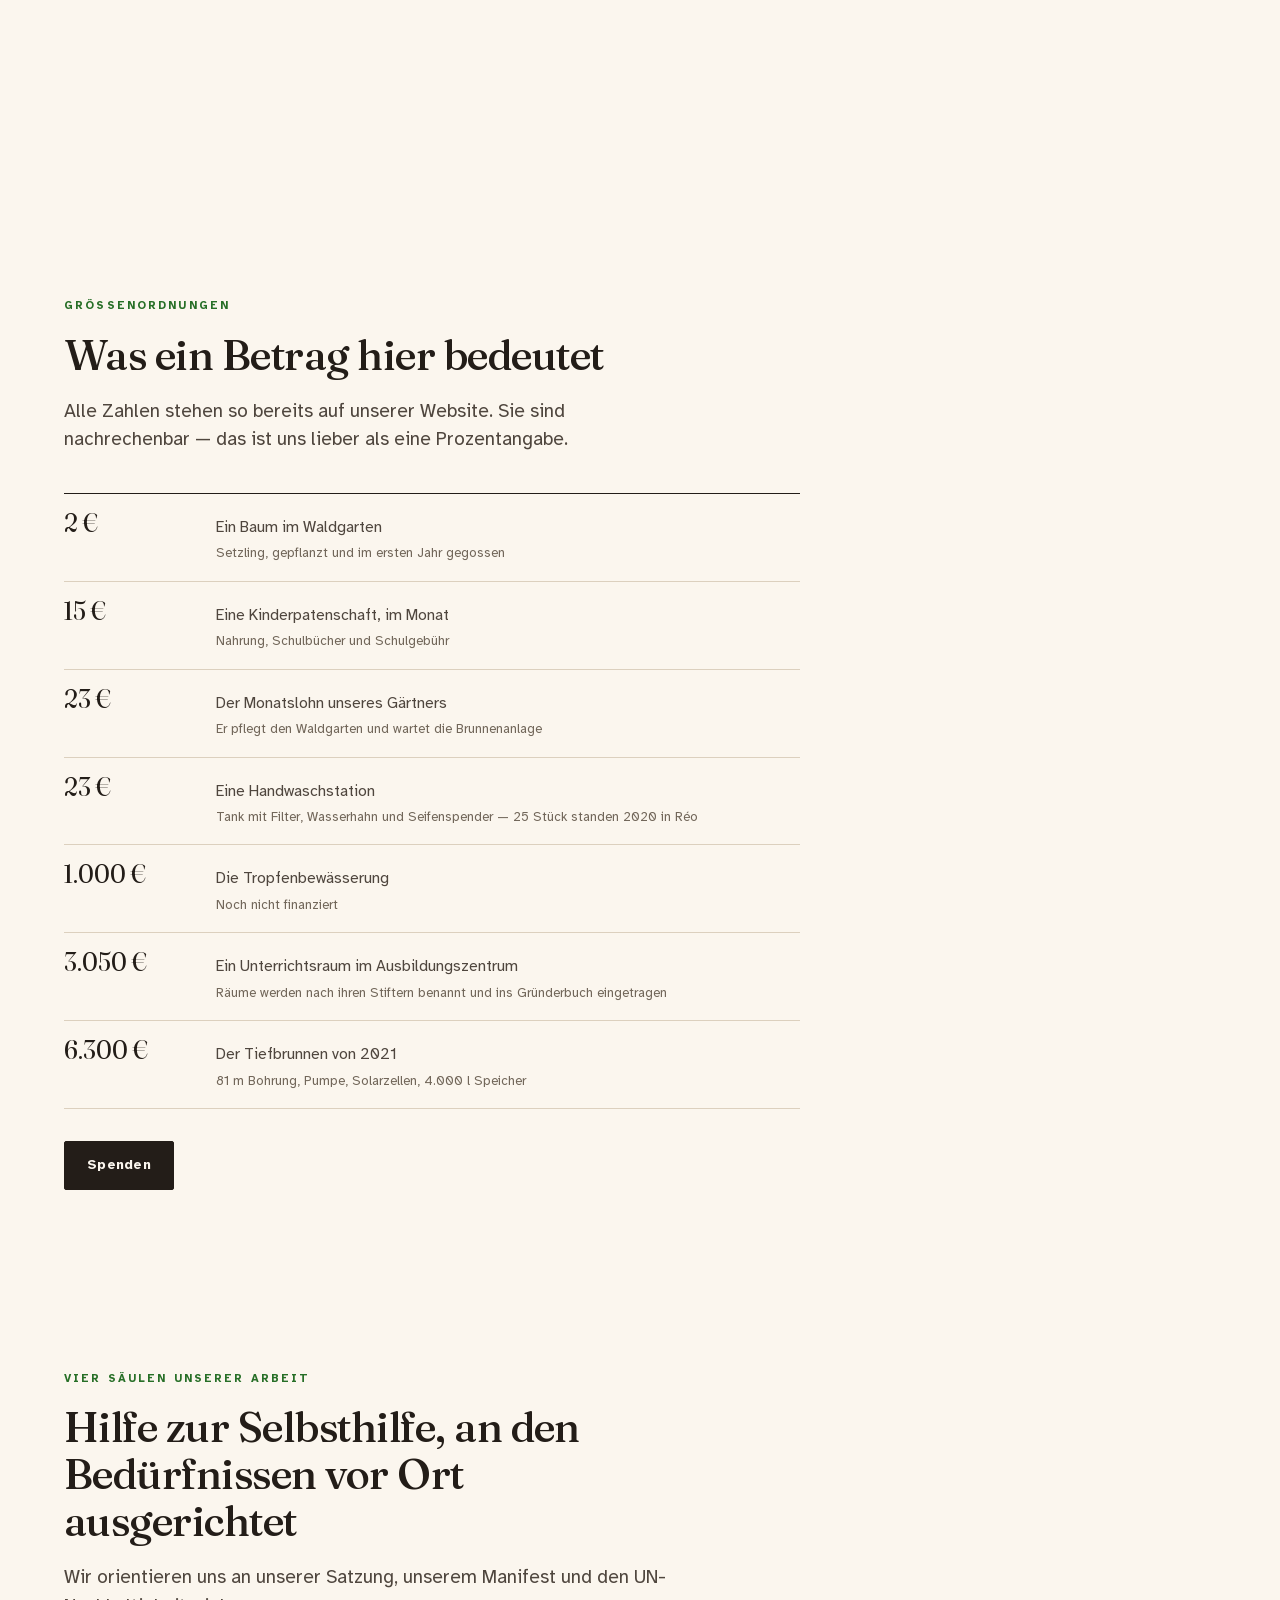
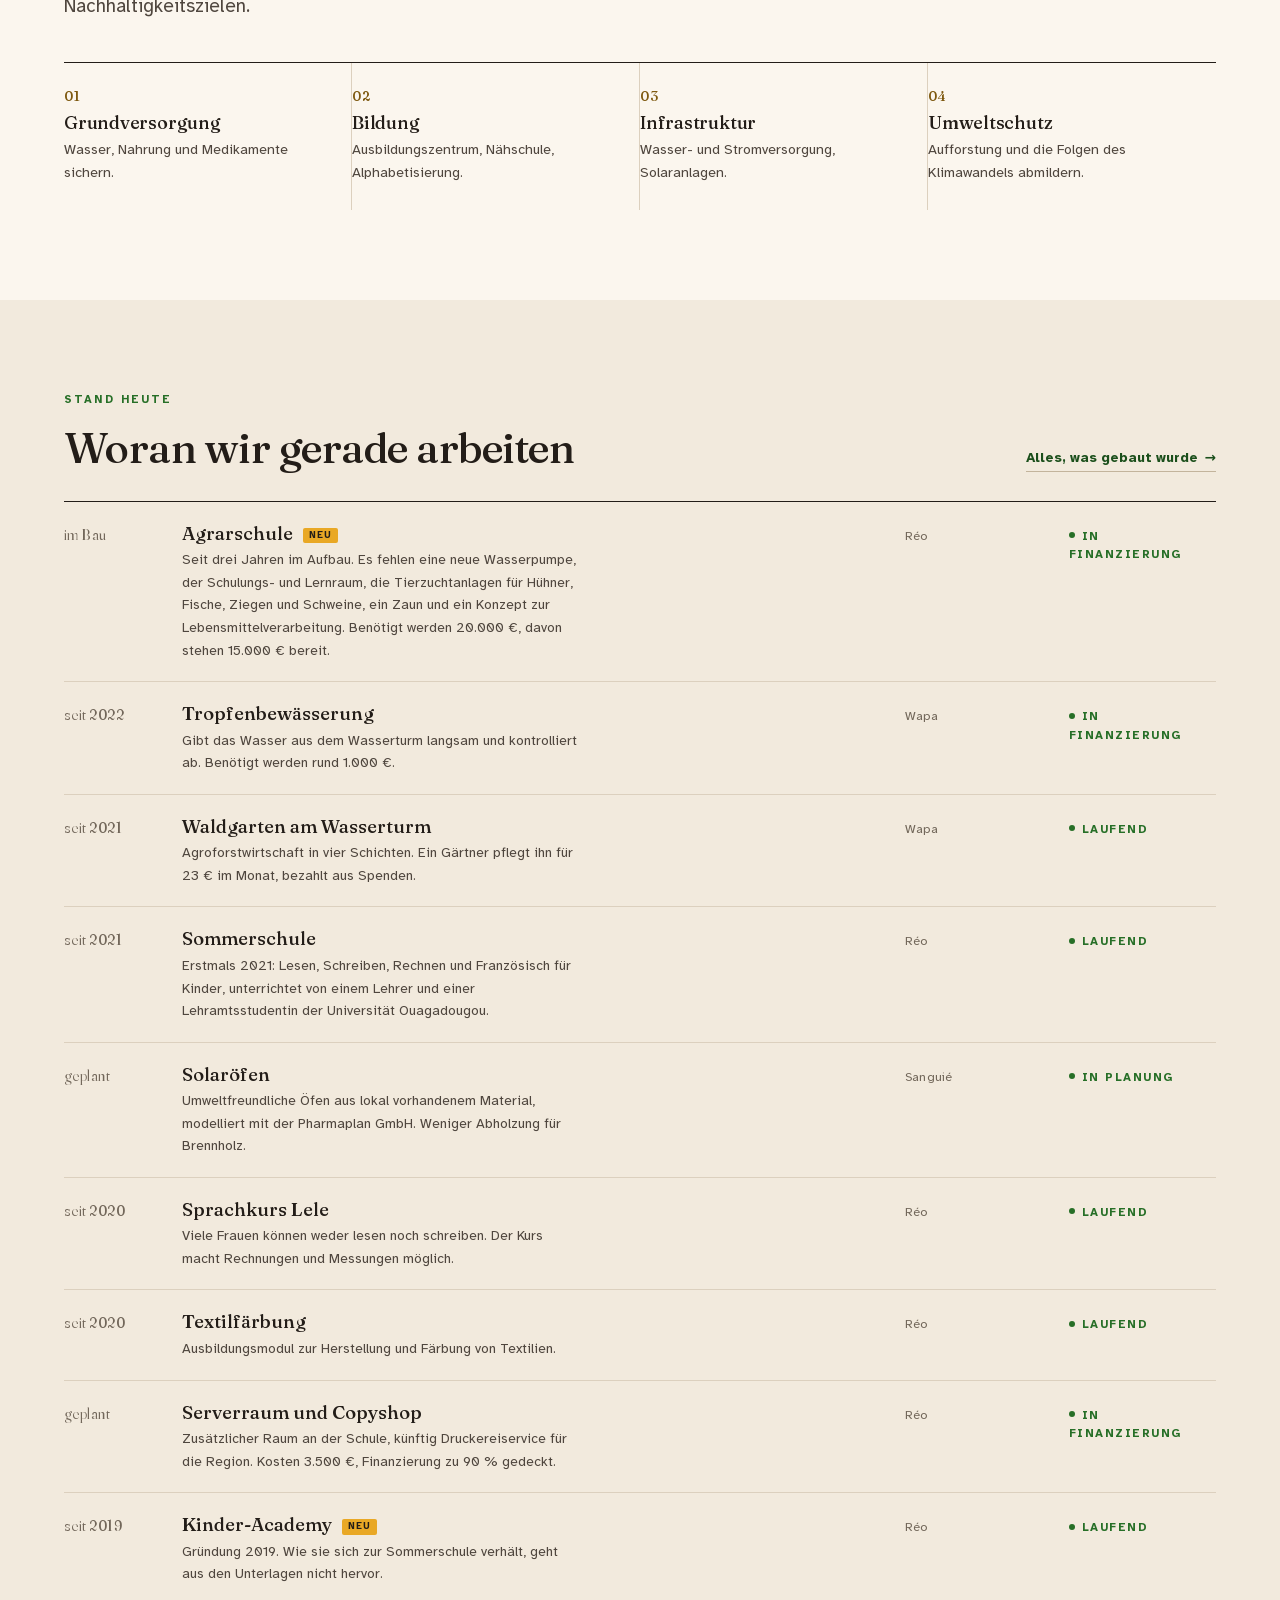
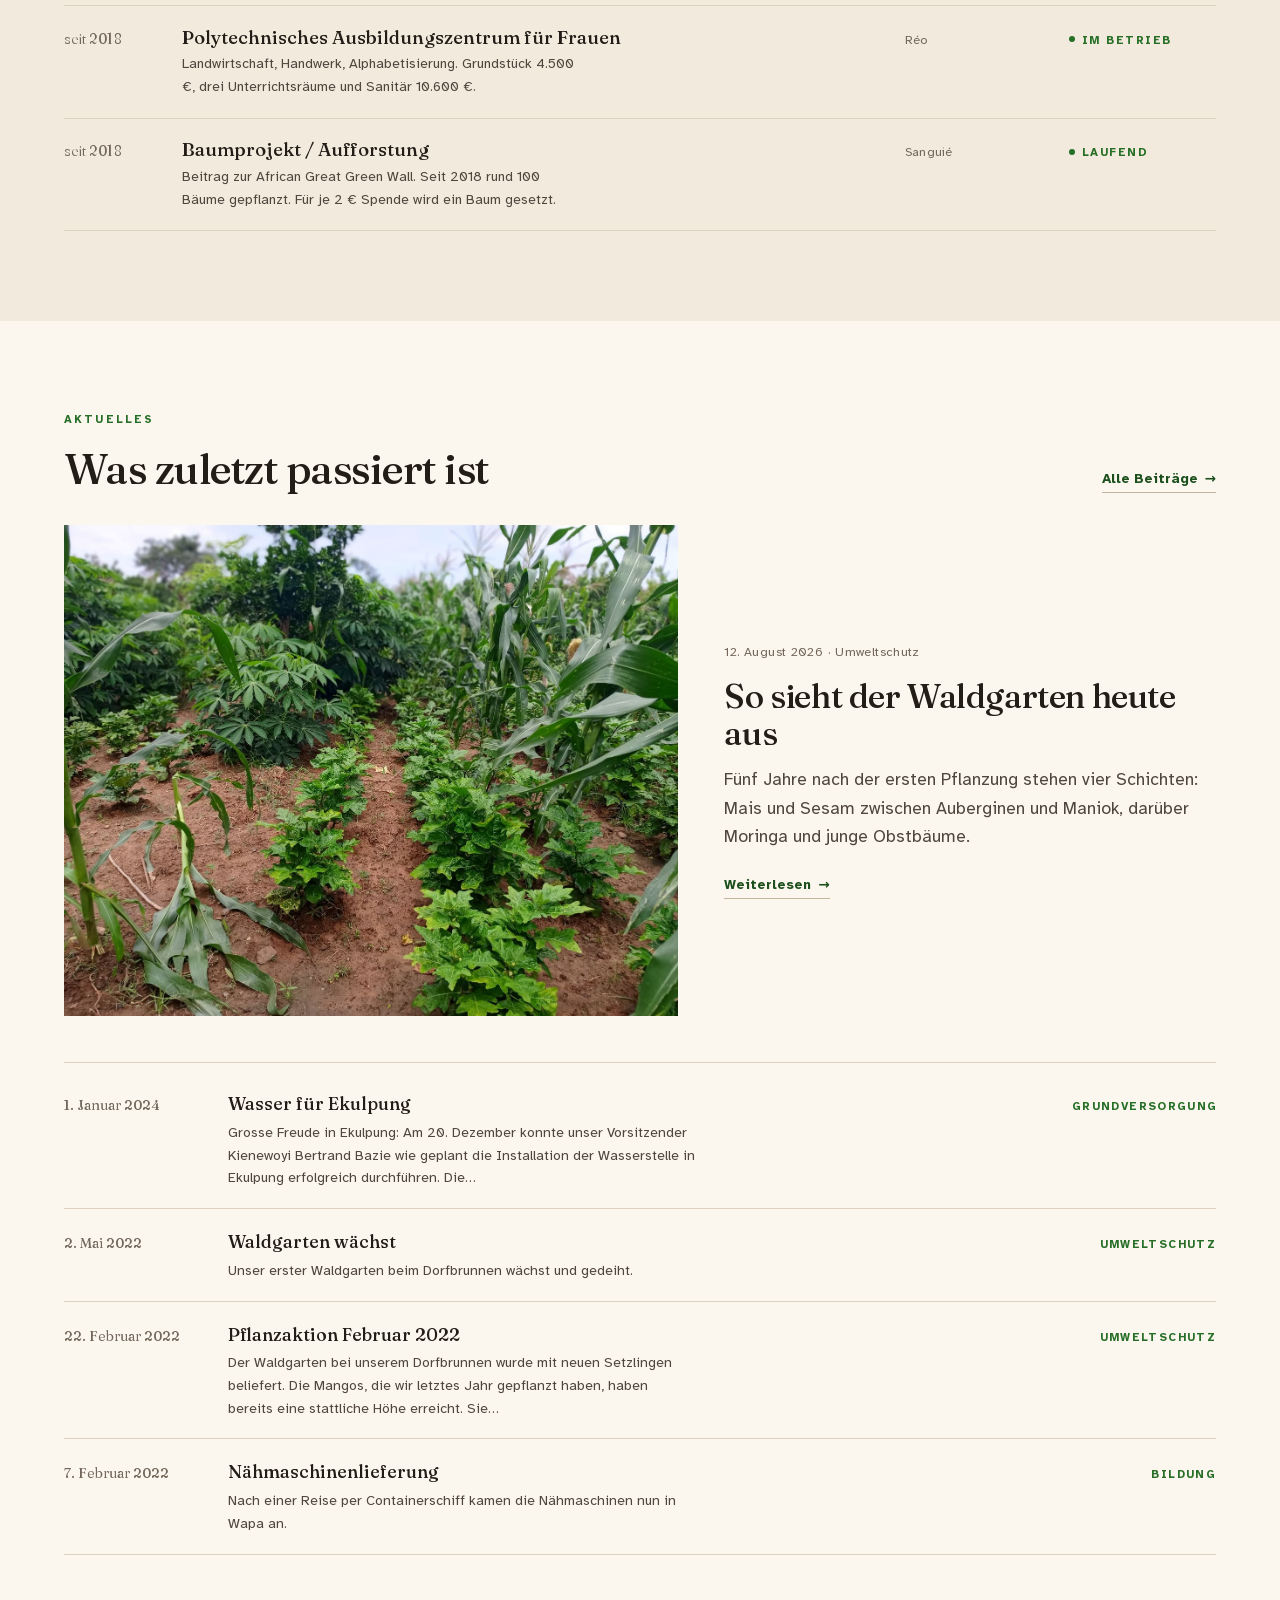
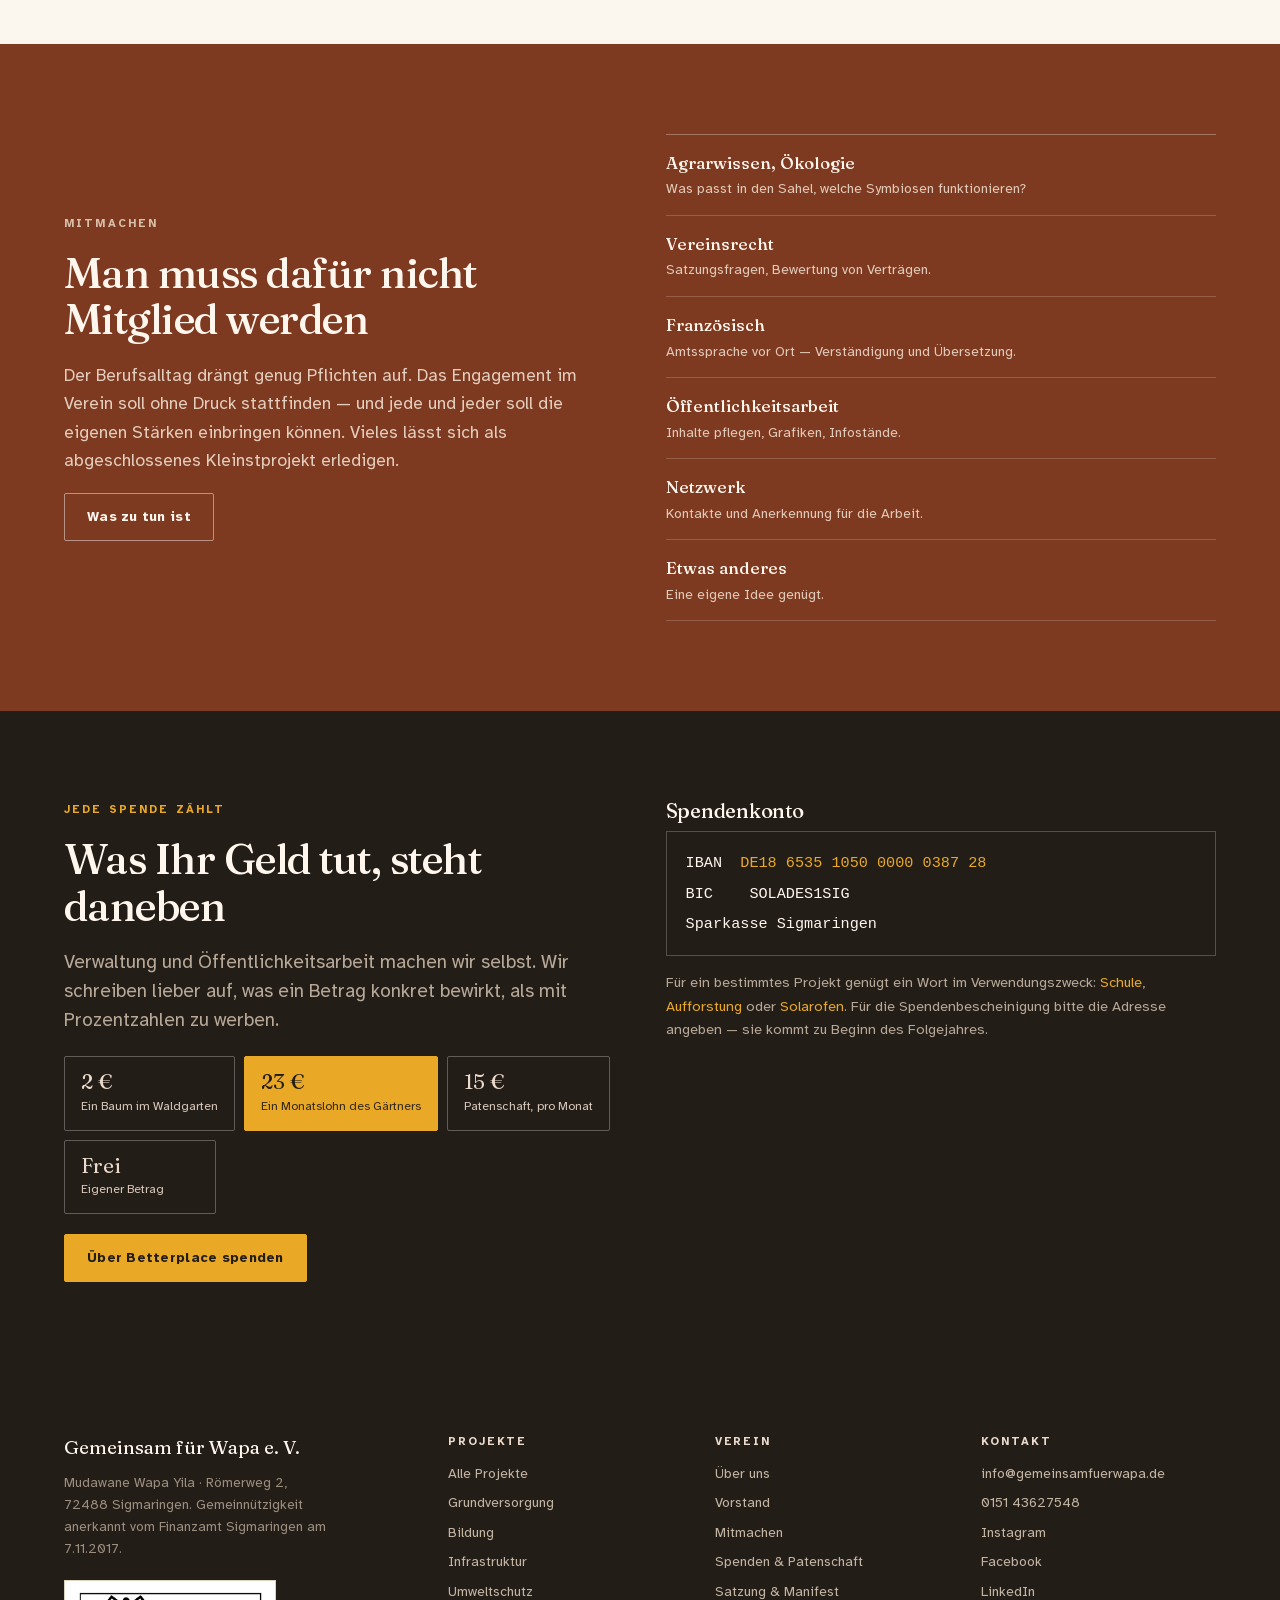
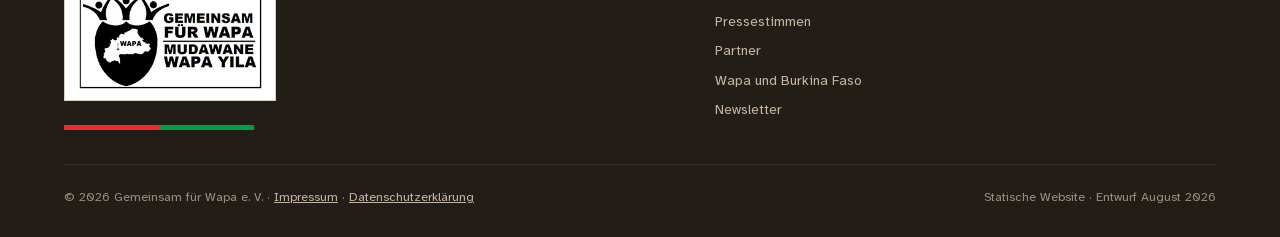
==== commit 1b36c687: "Prüfdurchgang: kaputte Bilder, Artefakte der Übernahme, Zugänglichkeit Eigener Durchgang über alle 6" ====
--- a/index.html
+++ b/index.html
@@ -4,7 +4,20 @@
 <meta charset="utf-8">
 <meta name="robots" content="noindex, nofollow">
 <meta name="viewport" content="width=device-width, initial-scale=1">
-<title>Gemeinsam für Wapa — Website-Entwurf (final)</title>
+<title>Gemeinsam für Wapa — Website-Entwurf</title>
+<meta name="description" content="Entwurf für die neue Website von Gemeinsam für Wapa e. V. Aus einem Brunnen in Burkina Faso sind eine Schule, ein Wasserturm und ein Waldgarten geworden.">
+<meta name="author" content="Gemeinsam für Wapa e. V.">
+<!-- Vorschau beim Teilen in Messengern und E-Mail -->
+<link rel="canonical" href="https://marksmagister.github.io/wapa-website-entwurf/">
+<meta property="og:url" content="https://marksmagister.github.io/wapa-website-entwurf/">
+<meta property="og:type" content="website">
+<meta property="og:locale" content="de_DE">
+<meta property="og:title" content="Gemeinsam für Wapa — Website-Entwurf">
+<meta property="og:description" content="Entwurf für die neue Vereinswebsite. Aus einem Brunnen in Burkina Faso sind eine Schule, ein Wasserturm und ein Waldgarten geworden.">
+<meta property="og:image" content="https://marksmagister.github.io/wapa-website-entwurf/assets/fotos/20-32-45.jpg">
+<meta property="og:image:alt" content="Der Gärtner blickt über den Waldgarten am Wasserturm in Wapa">
+<meta name="twitter:card" content="summary_large_image">
+<meta name="theme-color" content="#7E3A20">
 <link rel="stylesheet" href="fonts.css">
 <style>
 /* =========================================================================
@@ -387,9 +400,29 @@
 
 .quellen{font-size:.82rem;color:var(--leise);border-top:1px solid var(--linie);padding-top:.9rem;margin-top:1.8rem}
 
+
+/* =====================  TASTATURBEDIENUNG  =====================
+   Es gab bislang keine einzige Fokusregel. Die Voreinstellung des Browsers ist
+   auf hellem Grund gerade noch zu sehen, auf Laterit und Tinte praktisch nicht.
+   :focus-visible trifft nur die Tastatur, nicht den Mausklick. */
+:focus-visible{outline:3px solid var(--gruen);outline-offset:3px;border-radius:2px}
+.erde :focus-visible,.dunkel :focus-visible,#bar :focus-visible,footer :focus-visible{outline-color:var(--gold)}
+.hero-b :focus-visible{outline-color:#fff}
+
+/* Sprungmarke für Tastatur und Screenreader */
+.sprung{position:absolute;left:-9999px;top:0;z-index:100;background:var(--ink);color:var(--papier);
+  padding:12px 20px;text-decoration:none;font-weight:700;font-size:.9rem}
+.sprung:focus{left:0}
+
+@media (prefers-reduced-motion: reduce){
+  *,*::before,*::after{animation-duration:.01ms !important;transition-duration:.01ms !important}
+  html{scroll-behavior:auto}
+}
+
 /* =====================  ARTIKEL  ===================== */
 .artikel{max-width:38rem;margin-inline:auto}
 .artikel p{font-size:1.07rem;max-width:none}
+.artikel a{overflow-wrap:break-word}
 .artikel h2{font-size:1.6rem;margin-top:1.8em}
 .artikel img.gross{width:100%;aspect-ratio:16/9;object-fit:cover;margin:0 0 30px}
 .kopf{padding:clamp(38px,5vw,68px) 0 0}
@@ -449,6 +482,7 @@
 </head>
 <body class="clean">
 
+<a class="sprung" href="#app">Zum Inhalt springen</a>
 <div id="bar">
   <span><b>Entwurf final</b> · August 2026 · Inhalte aus der bestehenden Website, Fotos teils neu · <a href="#/neu" style="color:var(--gold)">Was ist neu?</a></span>
   <button onclick="document.body.classList.toggle('clean')">Kommentare einblenden</button>
@@ -461,7 +495,7 @@
       <span class="n">Gemeinsam für Wapa</span>
       <span class="s">e.&nbsp;V.</span>
     </a>
-    <nav class="menu" id="menu">
+    <nav class="menu" id="menu" aria-label="Hauptmenü">
       <a href="#/projekte">Projekte</a>
       <a href="#/aktuelles">Aktuelles</a>
       <a href="#/ueber-uns">Über uns</a>
@@ -472,7 +506,7 @@
   </div>
 </header>
 
-<main id="app"></main>
+<main id="app" tabindex="-1"></main>
 
 <footer>
   <div class="wrap">
@@ -583,7 +617,8 @@
   sprachkurs: 'assets/archiv/sprachkurs.jpg',
   textil: 'assets/archiv/textil.jpg',
   pflanz: 'assets/archiv/pflanz.jpg',
-  garten: 'assets/archiv/garten.jpg'
+  garten: 'assets/archiv/garten.jpg',
+  baum: 'assets/archiv/baum.jpg'
 };
 
 /* --------------------------------------------------------------------------- */
@@ -616,7 +651,7 @@
   {y:2023, j:'2023', slug:'lagerraum-tierzucht', t:'Lagerraum und Schweinezucht', u:'Bau des Lagerraums, Beginn der Schweinezucht, Gründung der Arbeitsgruppe vor Ort.', o:'Réo', k:'Infrastruktur', s:'Abgeschlossen', img:B.agrarfeld, neu:'Projektbedarf 08/2026'},
   {y:2024, j:'2024', slug:'baeume-2024', t:'700 Bäume auf dem Gelände der Agrarschule', u:'Der Bestand auf dem Gelände der Agrarschule wurde auf 700 Bäume gebracht. Im Mai 2025 kamen 100 Setzlinge nach, weil aus der ersten Pflanzung einige eingegangen waren — 700 ist also der gepflegte Bestand, nicht die Summe aller Pflanzungen.', o:'Sanguié', k:'Umweltschutz', s:'Abgeschlossen', img:B.papaya, neu:'Projektbedarf 08/2026'},
   {y:2025, j:'2025', slug:'wasser-bankio', t:'Solar-Wasseranlage Bankio', u:'Im Oktober 2025 in Betrieb genommen. Christen und Muslime teilen sich die Wasserstelle — die Schwäbische Zeitung hat darüber berichtet.', o:'Bankio', k:'Grundversorgung', s:'Abgeschlossen', img:B.dorfWasser, neu:'Projektbedarf 08/2026 · Presse 11/2025'},
-  {y:2025, j:'2025', slug:'zweites-wassersystem', t:'Zweites Wassersystem', u:'In der Chronik für 2025 verzeichnet, zusammen mit 100 weiteren Bäumen. Ein Ort ist nicht angegeben.', o:'Sanguié', k:'Grundversorgung', s:'Abgeschlossen', img:null, neu:'Projektbedarf 08/2026'},
+  {y:2025, j:'2025', slug:'zweites-wassersystem', t:'Zweites Wassersystem', u:'In der Chronik für 2025 verzeichnet. Ein Ort ist nicht angegeben — vermutlich eine weitere Anlage in der Region Réo.', o:'Sanguié', k:'Grundversorgung', s:'Abgeschlossen', img:null, neu:'Projektbedarf 08/2026'},
   {y:2026, j:'im Bau', slug:'agrarschule', t:'Agrarschule', u:'Seit drei Jahren im Aufbau. Es fehlen eine neue Wasserpumpe, der Schulungs- und Lernraum, die Tierzuchtanlagen für Hühner, Fische, Ziegen und Schweine, ein Zaun und ein Konzept zur Lebensmittelverarbeitung. Benötigt werden 20.000 €, davon stehen 15.000 € bereit.', o:'Réo', k:'Bildung', s:'In Finanzierung', img:B.verarbeitung, neu:'Projektbedarf 08/2026'},
   {y:2023, j:'2023', slug:'wasserstelle-ekulpung', t:'Wasserstelle Ekulpung',             u:'Am 20. Dezember 2023 in Anwesenheit des Dorfoberhaupts übergeben und in die Verantwortung des Dorfes gelegt.', o:'Ekulpung', k:'Grundversorgung', s:'Abgeschlossen', img:B.ekulpung2}
 ];
@@ -664,7 +699,7 @@
  'lagerraum-tierzucht': `<p>2023 entstand der Lagerraum, die Schweinezucht begann, und vor Ort gründete sich eine Arbeitsgruppe, die den Betrieb trägt.</p>`,
  'pumpe-tukon': `<p>Nach Wapa die zweite Pumpenanlage. Die Vereinschronik verzeichnet sie für 2018; auf der bestehenden Website kommt Tukon nicht vor.</p>`,
  'kinder-academy': `<p>2019 gegründet. Aus den vorliegenden Unterlagen geht nicht hervor, wie sich die Kinder-Academy zur Sommerschule verhält — ob dasselbe Angebot gemeint ist oder zwei verschiedene.</p>`,
- 'zweites-wassersystem': `<p>Für 2025 verzeichnet die Chronik ein zweites Wassersystem, zusammen mit 100 weiteren Bäumen. Ein Ort ist nicht angegeben.</p>`,
+ 'zweites-wassersystem': `<p>Für 2025 verzeichnet die Chronik ein zweites Wassersystem. Ein Ort ist nicht angegeben — vermutlich eine weitere Anlage in der Region Réo. Das gehört geklärt, bevor der Eintrag öffentlich steht.</p>`,
  'wasserstelle-ekulpung': `<p>Am 20. Dezember 2023 konnte unser Vorsitzender die Installation der Wasserstelle in Ekulpung durchführen. Die Zapfstelle wurde in Anwesenheit des dortigen Vorstands und des Dorfoberhaupts offiziell freigegeben und in die Verantwortung des Dorfes übergeben.</p>
   <p>Ekulpung erhält damit den lang ersehnten Zugang zu fließendem Wasser.</p>`,
  'tropfenbewaesserung': `<p>Mit dem Waldgarten soll unter anderem die Aufforstung im Sahel vorangebracht werden. Beim neuen Brunnen ist dafür ein Pilotprojekt gestartet: Eine Tropfenbewässerung gibt das Wasser aus dem Wasserturm langsam und kontrolliert ab. Benötigt werden dafür rund 1.000 Euro.</p>
@@ -702,7 +737,7 @@
    u:null, archiv:'http://web.archive.org/web/20220625040048/https://www.schwaebische.de/landkreis/landkreis-sigmaringen/sigmaringen_artikel,-eine-mauer-fuer-mehr-schutz-_arid,11302226.html',
    stand:'vom Verlag entfernt', projekt:'ausbildungszentrum'},
   {q:'Schwäbische Zeitung', d:'27. Dezember 2020', t:'Verein hilft Dorf in Burkina Faso beim Pflanzen von Bäumen',
-   u:null, archiv:'http://web.archive.org/web/20220625051041/https://www.schwaebische.de/landkreis/landkreis-sigmaringen/sigmaringen_artikel,-verein-hilft-dorf-in-burkina-faso-beim-pflanzen-von-baeumen-_arid,11309470.html',
+   u:null, archiv:'http://web.archive.org/web/20220625051041/https://www.schwaebische.de/regional/sigmaringen/sigmaringen/baeume-mit-mehrfachem-nutzen-166198',
    stand:'vom Verlag entfernt', projekt:'baumprojekt'}
 ];
 
@@ -760,29 +795,18 @@
      <p>Unterstützen Sie uns mit einer Spende! Bereits sehr kleine Beträge werden von uns direkt für neue Setzlinge ausgegeben.</p>
      <p><a href="#/spenden" rel="noopener" style="text-decoration:underline">SPENDEN</a></p>
      <p>Oder werden Sie Fan unseres Auftritts bei Betterplace:</p>
-     <p><a href="https://www.betterplace.org/de/projects/95699-aufforstung-im-sahel" rel="noopener" style="text-decoration:underline">https://www.betterplace.org/de/projects/95699-aufforstung-im-sahel</a></p>
-     <p><a href="#/projekte" rel="noopener" style="text-decoration:underline">Link</a></p>
-     <p><a href="#/projekte" rel="noopener" style="text-decoration:underline">Link</a></p>
-     <p><a href="#/projekte" rel="noopener" style="text-decoration:underline">Link</a></p>
-     <p><a href="#/projekte" rel="noopener" style="text-decoration:underline">Link</a></p>`},
+     <p><a href="https://www.betterplace.org/de/projects/95699-aufforstung-im-sahel" rel="noopener" style="text-decoration:underline">Aufforstung im Sahel bei Betterplace</a></p>
+     `},
   {slug:'naehmaschinenlieferung', alt:'naehmaschinenlieferung', t:"Nähmaschinenlieferung", k:'Bildung', d:'7. Februar 2022', a:'Thomas Harnisch', img:B.naeh,
    x:"Nach einer Reise per Containerschiff kamen die Nähmaschinen nun in Wapa an.",
    body:`<h2>Lieferung der Nähmaschinenspende</h2>
      <p>Nach einer Reise per Containerschiff kamen die Nähmaschinen nun in Wapa an.</p>
-     <p><a href="#/projekte" rel="noopener" style="text-decoration:underline">Link</a></p>
-     <p><a href="#/projekte" rel="noopener" style="text-decoration:underline">Link</a></p>
-     <p><a href="#/projekte" rel="noopener" style="text-decoration:underline">Link</a></p>
-     <p><a href="#/projekte" rel="noopener" style="text-decoration:underline">Link</a></p>
-     <p><a href="#/projekte" rel="noopener" style="text-decoration:underline">Link</a></p>
-     <p><a href="#/projekte" rel="noopener" style="text-decoration:underline">Link</a></p>
-     <p><a href="#/projekte" rel="noopener" style="text-decoration:underline">Link</a></p>
-     <p><a href="#/projekte" rel="noopener" style="text-decoration:underline">Link</a></p>
-     <p><a href="#/projekte" rel="noopener" style="text-decoration:underline">Link</a></p>`},
+     `},
   {slug:'garten-am-wasserturm', alt:'news_garten', t:"Garten am Wasserturm", k:'Umweltschutz', d:'21. August 2021', a:'Thomas Harnisch', img:B.garten,
    x:"Nachdem der neue nebst erfolgreich in Betrieb genommen wurde haben wir nun mit der Anlage des Gartens begonnen. Dieser ist in unmittelbarer Nähe des Wasserturms, sodass die…",
    body:`<p>Nachdem der neue <a href="#/projekte" rel="noopener" style="text-decoration:underline">Brunnen</a> nebst <a href="#/projekt/solaranlage" rel="noopener" style="text-decoration:underline">Solaranlage und Wasserturm</a> erfolgreich in Betrieb genommen wurde haben wir nun mit der Anlage des Gartens begonnen. Dieser ist in unmittelbarer Nähe des Wasserturms, sodass die Bewässerung ganzjährig sichergestellt ist. Wir haben zwei Gärtner engagiert, die sich um den Garten und die Wartung der Brunnenanlage kümmern. Sie wurden in der Pflege von Setzlingen ausgebildet und werden aktuell aus Vereinsmitteln bezahlt. In Zukunft sollen die Erträge des Gartens ihre Löhne finanzieren.</p>
      <p>Wie immer freuen wir uns über <a href="#/spenden" rel="noopener" style="text-decoration:underline">Spenden</a>!</p>
-     <p>Hier der <a href="#/projekte" rel="noopener" style="text-decoration:underline">Link</a> zur Projektseite</p>`},
+     <p>Hier der  zur Projektseite</p>`},
   {slug:'brunnenbau-fertiggestellt', alt:'brunnenbau2', t:"Brunnenbau fertiggestellt", k:'Infrastruktur', d:'5. April 2021', a:'Thomas Harnisch', img:B.wasserturm,
    x:"Der Brunnenbau wurde am Osterwochenende beendet. Eine wirklich tolle Leistung! Mithilfe öffentlich zugänglicher Wasserhähne und einer Straße dorthin können sich die Menschen vor Ort…",
    body:`<p>Der Brunnenbau wurde am Osterwochenende beendet. Eine wirklich tolle Leistung! Mithilfe öffentlich zugänglicher Wasserhähne und einer Straße dorthin können sich die Menschen vor Ort mit frischem Trinkwasser versorgen.</p>
@@ -790,52 +814,38 @@
      <p>Die Pumpe ist in 50 m Tiefe installiert. Bei guten Bedingungen schafft sie 2 Kubikmeter/h. Dafür wurden anstatt 4 Solarzellen 6 installiert. Der neue Tank hat ein Volumen von 3000 anstatt 2000 Litern. Der alte Tank hat ein Volumen von 1000 Litern. Beide Tanks wurden gemeinsam mit dem Brunnen verbunden, insgesamt stehen jetzt also 4000 Liter zur Verfügung. Der Öffentlichkeit wurden drei Wasserhähne zur Verfügung gestellt.</p>
      <p>Das Geld wurde uns vom Rotary Club Anfang des Jahres zur Verfügung gestellt und bereits jetzt ist das Projekt fertiggestellt.</p>
      <p>Wir sind alle mächtig stolz!! 😀</p>
-     <p><a href="#/projekte" rel="noopener" style="text-decoration:underline">Link</a></p>
-     <p><a href="#/projekte" rel="noopener" style="text-decoration:underline">Link</a></p>
-     <p><a href="#/projekte" rel="noopener" style="text-decoration:underline">Link</a></p>
-     <p><a href="#/projekte" rel="noopener" style="text-decoration:underline">Link</a></p>
-     <p><a href="#/projekte" rel="noopener" style="text-decoration:underline">Link</a></p>`},
+     `},
   {slug:'brunnenbau-beginnt', alt:'brunnenbau', t:"Neuer Brunnenbau", k:'Infrastruktur', d:'30. März 2021', a:'Thomas Harnisch', img:B.turmKran,
    x:"Unser großes Projekt für 2021 wird der Bau dieses Brunnens sein. Er wird voraussichtlich etwa 80 Meter tief und dringt damit sicher in ein Aquifer, das auch in der Trockenzeit noch…",
    body:`<p>Unser großes Projekt für 2021 wird der Bau dieses Brunnens sein. Er wird voraussichtlich etwa 80 Meter tief und dringt damit sicher in ein Aquifer, das auch in der Trockenzeit noch Grundwasser führt.</p>
      <p>Der Brunnen soll durch eine Solarbetriebene Pumpe betrieben werden, welche das Wasser dann in ein Reservoir in Form eines voraussichtlich etwa 300 Kubikmeter großen Wasserturms fördert, ähnlich unserem ersten Brunnen in Wapa.</p>
      <p>Ist der Brunnen in Betrieb soll er die Menschen der Umgebung kostenfrei mit Trinkwasser versorgen.</p>
      <p>Gleichzeitig soll in seiner Umgebung ein erster kleiner Waldgarten angelegt werden welcher den ersten Testlauf für unseren zukünftigen, größeren Waldgarten darstellt.</p>
-     <p><a href="#/projekte" rel="noopener" style="text-decoration:underline">Link</a></p>
-     <p><a href="#/projekte" rel="noopener" style="text-decoration:underline">Link</a></p>
-     <p><a href="#/projekte" rel="noopener" style="text-decoration:underline">Link</a></p>
-     <p><a href="#/projekte" rel="noopener" style="text-decoration:underline">Link</a></p>
-     <p><a href="#/projekte" rel="noopener" style="text-decoration:underline">Link</a></p>`},
+     `},
   {slug:'schulausbau', alt:'schulausbau', t:"Schulausbau", k:'Bildung', d:'4. Januar 2021', a:'Thomas Harnisch', img:B.zentrum,
    x:"Der Ausbau der Schule schreitet voran. Hier sind einige Impressionen von der Baustelle. Ziegel und Fundament: Alles Handarbeit…",
    body:`<h2>Ausbau der Schule</h2>
      <p>Der Ausbau der Schule schreitet voran. Hier sind einige Impressionen von der Baustelle. Ziegel und Fundament: Alles Handarbeit…</p>
-     <p><a href="#/projekte" rel="noopener" style="text-decoration:underline">Link</a></p>
-     <p><a href="#/projekte" rel="noopener" style="text-decoration:underline">Link</a></p>
-     <p><a href="#/projekte" rel="noopener" style="text-decoration:underline">Link</a></p>`},
+     `},
   {slug:'neujahr-2021', alt:'7369-2', t:"Frohes neues Jahr 2021", k:'Verein', d:'1. Januar 2021', a:'Vorstand', img:null,
    x:"Wir wünschen allen Unterstützern, Freunden und natürlich jedem sonst ein frohes neues Jahr! Auch 2021 haben wir wieder viel vor: Zertifizierung der Schule, nächste Schritte im…",
    body:`<p>Wir wünschen allen Unterstützern, Freunden und natürlich jedem sonst ein frohes neues Jahr! Auch 2021 haben wir wieder viel vor: Zertifizierung der Schule, nächste Schritte im Projekt Waldgarten, Interviews mit Beteiligten und Interessenten aus Burkina Faso, und und und…</p>
      <p>Wir halten euch auf dem Laufenden!</p>`},
   {slug:'bericht-baumprojekt-2020', alt:'artikel-baumprojekt-dezember-2020', t:"Bericht über das Baumprojekt", k:'Umweltschutz', d:'27. Dezember 2020', a:'Vorstand', img:B.baum,
-   x:"",
-   body:`<p><a href="https://www.schwaebische.de/landkreis/landkreis-sigmaringen/sigmaringen_artikel,-verein-hilft-dorf-in-burkina-faso-beim-pflanzen-von-baeumen-_arid,11309470.html" rel="noopener" style="text-decoration:underline">Link</a></p>
-     <h2>Corona Spendenaktion</h2>
-     <p>Die Schwäbische Zeitung hat sich einmal mehr als wertvolle Unterstützerin unseres Vereins erwiesen und berichtete im Dezember von unserem Aufforstungsprojekt. Dies wird nach der sehr erfolgreichen Umsetzung unseres <a href="#/projekt/ausbildungszentrum" rel="noopener" style="text-decoration:underline">Schulprojekts</a> das nächste größere Projekt. Details dazu finden Sie <a href="#/projekt/baumprojekt" rel="noopener" style="text-decoration:underline">hier</a>.</p>
-     <p>Den Link zum vollständigen Artikel finden Sie <a href="https://www.schwaebische.de/landkreis/landkreis-sigmaringen/sigmaringen_artikel,-verein-hilft-dorf-in-burkina-faso-beim-pflanzen-von-baeumen-_arid,11309470.html" rel="noopener" style="text-decoration:underline">hier</a>.</p>`},
+   x:"Die Schwäbische Zeitung berichtete im Dezember von unserem Aufforstungsprojekt — nach dem Schulprojekt das nächste größere Vorhaben.",
+   body:`<p>Die Schwäbische Zeitung hat sich einmal mehr als wertvolle Unterstützerin unseres Vereins erwiesen und berichtete im Dezember von unserem Aufforstungsprojekt. Dies wird nach der sehr erfolgreichen Umsetzung unseres <a href="#/projekt/ausbildungszentrum" rel="noopener" style="text-decoration:underline">Schulprojekts</a> das nächste größere Projekt. Details dazu finden Sie <a href="#/projekt/baumprojekt" rel="noopener" style="text-decoration:underline">hier</a>.</p>
+     <p>Den Link zum vollständigen Artikel finden Sie <a href="https://www.schwaebische.de/regional/sigmaringen/sigmaringen/baeume-mit-mehrfachem-nutzen-166198" rel="noopener" style="text-decoration:underline">hier</a>.</p>`},
   {slug:'mauer-fuer-die-schule', alt:'mauer-fuer-die-schule', t:"Mauer für die Schule", k:'Bildung', d:'26. Dezember 2020', a:'Vorstand', img:B.zentrum,
    x:"Ein Artikel aus der Schwäbischen Zeitung für die Weihnachtsspendenaktion. Unter anderem ist der Bau der Schutzmauer um unsere Schule geplant. .",
    body:`<h2>Eine Mauer für mehr Schutz</h2>
      <p>Ein Artikel aus der Schwäbischen Zeitung für die Weihnachtsspendenaktion. Unter anderem ist der Bau der Schutzmauer um unsere Schule geplant. <a href="https://www.schwaebische.de/landkreis/landkreis-sigmaringen/sigmaringen_artikel,-eine-mauer-fuer-mehr-schutz-_arid,11302226.html" rel="noopener" style="text-decoration:underline">Hier der Link zu dem Artikel</a>.</p>`},
   {slug:'schulprojekt-abschluss', alt:'schulprojekt', t:"Schulprojekt: die letzte Phase", k:'Bildung', d:'7. Dezember 2020', a:'Vorstand', img:B.zentrum,
    x:"Unser Schulprojekt geht formal in die letzte Phase. Mit dem Bau der Schutzmauer und einiger weiterer Maßnahmen werden alle Auflagen erfüllt, damit die Schule die staatliche…",
-   body:`<h2>Schulprojekt Abschluss</h2>
-     <p>Unser Schulprojekt geht formal in die letzte Phase. Mit dem Bau der Schutzmauer und einiger weiterer Maßnahmen werden alle Auflagen erfüllt, damit die Schule die staatliche Zulassung erhält. Hierzu gab es auch einen <a href="https://www.schwaebische.de/landkreis/landkreis-sigmaringen/sigmaringen_artikel,-eine-mauer-fuer-mehr-schutz-_arid,11302226.html" rel="noopener" style="text-decoration:underline">Artikel</a> in der Schwäbischen Zeitung. Hier finden Sie auch den Aufrauf zu der Weihnachts-Spendenaktion.</p>
-     <p><a href="#/projekte" rel="noopener" style="text-decoration:underline">Link</a></p>`},
+   body:`<p>Unser Schulprojekt geht formal in die letzte Phase. Mit dem Bau der Schutzmauer und einiger weiterer Maßnahmen werden alle Auflagen erfüllt, damit die Schule die staatliche Zulassung erhält. Hierzu gab es auch einen <a href="https://www.schwaebische.de/landkreis/landkreis-sigmaringen/sigmaringen_artikel,-eine-mauer-fuer-mehr-schutz-_arid,11302226.html" rel="noopener" style="text-decoration:underline">Artikel</a> in der Schwäbischen Zeitung. Hier finden Sie auch den Aufrauf zu der Weihnachts-Spendenaktion.</p>
+     `},
   {slug:'corona-zwei-hilfsprojekte', alt:'corona-spendenaktion-2', t:"Zwei Hilfsprojekte umgesetzt", k:'Grundversorgung', d:'29. August 2020', a:'Vorstand', img:B.seife,
    x:"Liebe Vereinsmitglieder, die Nachrichten sind voll von negativen Mitteilungen rund um die Coronakrise. Wir sind sehr froh, dass wir an dieser Stelle eine positive Rückmeldung aus…",
-   body:`<h2>Corona Spendenaktion</h2>
-     <p>Liebe Vereinsmitglieder, die Nachrichten sind voll von negativen Mitteilungen rund um die Coronakrise. Wir sind sehr froh, dass wir an dieser Stelle eine positive Rückmeldung aus Wapa / Burkina Faso geben können.</p>
+   body:`<p>Liebe Vereinsmitglieder, die Nachrichten sind voll von negativen Mitteilungen rund um die Coronakrise. Wir sind sehr froh, dass wir an dieser Stelle eine positive Rückmeldung aus Wapa / Burkina Faso geben können.</p>
      <p>Wir hatten Sie und euch vor einigen Wochen um eine Spende für unsere Mitmenschen in Wapa gebeten, um die Folgen der Corona-Thematik dort etwas abmildern zu können. Dank der wundervollen, großzügigen Resonanz auf diesen Aufruf konnten zwei Hilfsprojekte realisiert werden!</p>
      <p>Im ersten Schritt wurden im April Wasserspender und Seifen an öffentliche Orte in Réo und Wapa gebracht. Zudem wurde Getreide an Bedürftige verteilt.</p>
      <p>Im vergangenen Monat wurden erneut 1,5 Tonnen Getreide eingekauft und dieses wurde wieder an bedürftige Menschen verteilt, sodass 60 Personen einige Zeit lang davon zehren können.</p>
@@ -849,22 +859,18 @@
      <p>Herzlichen Dank an alle Spender!</p>
      <p>Mit den Spenden wurden zusätzlich 1,5 Tonnen Getreide gekauft, welche in 25kg Einheiten an insgesamt 60 Haushalte verteilt wurden. So wurde einer Hungersnot vorgebeugt, die durch Ernteausfälle infolge von fehlenden Arbeitskräften auf den Feldern durch eine Covid-19 Erkrankung zu erwarten war.</p>
      <p>Alle Empfänger haben den Spendenempfang quittiert sodass vollständige Transparenz herrscht. Aus Datenschutzgründen können wir diese Liste natürlich nicht veröffentlichen.</p>
-     <p><a href="#/projekte" rel="noopener" style="text-decoration:underline">Link</a></p>
-     <p><a href="#/projekte" rel="noopener" style="text-decoration:underline">Link</a></p>
-     <p><a href="#/projekte" rel="noopener" style="text-decoration:underline">Link</a></p>`},
+     `},
   {slug:'corona-erste-erfolge', alt:'1360-2', t:"Corona Spendenaktion – Erste Erfolge", k:'Grundversorgung', d:'15. April 2020', a:'Vorstand', img:B.seife,
    x:"Nach unserem letzten Spendenaufruf sind schon einige Gelder zusammen gekommen. Die genauen Zahlen folgen in Kürze. Mit dem Geld konnten schon 25 provisorische Wasserspender gekauft…",
    body:`<p>Nach unserem letzten Spendenaufruf sind schon einige Gelder zusammen gekommen. Die genauen Zahlen folgen in Kürze. Mit dem Geld konnten schon 25 provisorische Wasserspender gekauft werden, die an öffentlichen Orten in und um Réo aufgestellt werden.</p>
-     <p><a href="#/projekte" rel="noopener" style="text-decoration:underline">Link</a></p>
-     <p><a href="#/projekte" rel="noopener" style="text-decoration:underline">Link</a></p>
-     <p><a href="#/projekte" rel="noopener" style="text-decoration:underline">Link</a></p>`},
+     `},
   {slug:'corona-spendenaufruf', alt:'corona-spendenaktion', t:"Corona Spendenaktion", k:'Grundversorgung', d:'2. April 2020', a:'Vorstand', img:B.seife,
    x:"Wie zu erwarten war hat das Coronavirus nun auch Burkina Faso erreicht. Anders als in Deutschland mangelt es dort nicht nur an Klopapier, sondern leider an der gesamten für diese…",
    body:`<p>Wie zu erwarten war hat das Coronavirus nun auch Burkina Faso erreicht. Anders als in Deutschland mangelt es dort nicht nur an Klopapier, sondern leider an der gesamten für diese Situation so wichtigen Infrastruktur. Es gibt in der Provinz von Wapa keine (!!) Beatmungsplätze, kaum Tests und eine äußerst lückenhafte Hygieneausstattung. Daher ist die Verhinderung einer Ausbreitung des Virus hier ganz besonders wichtig.</p>
      <p>Unser Vorsitzender Bertrand wurde vom Bürgermeister von Réo um Hilfe gebeten und hat diese natürlich zugesichert.</p>
      <p>Unser Verein hat sich dem Ziel verschrieben, allgemeine Hilfe in der Region zu leisten und insbesondere die Hygienebedingungen zu verbessern. Die Ausbildung in Seifenherstellung und der Bau unseres polytechnischen Ausbildungszentrums waren wichtige Meilensteine auf diesem Weg. Dabei ist jeder Euro direkt für die Projekte ausgegeben worden und die hohe Nachfrage der örtlichen Bevölkerung spricht dafür, dass das Geld auch sinnvoll eingesetzt wurde. Die Menschen dort sehen echte Verbesserung durch unsere Arbeit. Jetzt können wir erneut einen wichtigen Beitrag leisten. Und das Beste daran: es ist tatsächlich nur Geld was benötigt wird. Keine Zeit, keine Planung, Organisation oder Hirnschmalz, einfach nur Geld.</p>
      <p>Wir wollen möglichst viele mobile, provisorische Waschbecken mit Seifenspender an öffentlichen Plätzen aufstellen. Es handelt sich um ein bewährtes System, bestehend aus einem Tank mit Wasserfilter und Reservoir an dessen unterem Ende ein Wasserhahn montiert ist. Daneben steht ein Seifenspender. Eine Station dieser Art kostet 23€. Weiterhin sollen Getreidevorräte aufgestockt werden um die zu erwartende Lebensmittelknappheit abzumildern.</p>
-     <p><a href="#/projekte" rel="noopener" style="text-decoration:underline">Link</a></p>`},
+     `},
   {slug:'nachruf-marlis-schmitt-sickinger', alt:'nachruf-mitgruenderin-marlis-schmitt-sickinger', t:"Nachruf Mitgründerin Marlis Schmitt-Sickinger", k:'Verein', d:'9. März 2020', a:'Vorstand', img:null,
    x:"Liebe Vereinsmitglieder, wir müssen euch heute mitteilen, dass unsere geschätzte Vereinsvorsteherin, Schatzmeisterin und Mitgründerin Marlis Schmitt-Sickinger nach langer Krankheit…",
    body:`<p>Liebe Vereinsmitglieder, wir müssen euch heute mitteilen, dass unsere geschätzte Vereinsvorsteherin, Schatzmeisterin und Mitgründerin Marlis Schmitt-Sickinger nach langer Krankheit verstorben ist.</p>
@@ -878,16 +884,7 @@
    body:`<p>Auch dieses Jahr hatte ich die Möglichkeit, unsere Schule in Reo (Burkina Faso) zu besichtigen.</p>
      <p>Bei meinem Überraschungsbesuch konnte ich die tolle Arbeit sehen, die geleistet wird, um den Frauen eine Bessere Zukunft zu ermöglichen. Auf den Fotos könnt Ihr Eindrücke vom derzeitigen Stand unseres Projekts sehen. Ich habe mich sehr gefreut, die Schule in einem so aktiven Zustand zu sehen. Ich bedanke mit bei allen, die uns durch Spende geholfen haben, diese tolle Schule zu bauen.</p>
      <p>Betrand Bazie</p>
-     <p><a href="#/projekte" rel="noopener" style="text-decoration:underline">Link</a></p>
-     <p><a href="#/projekte" rel="noopener" style="text-decoration:underline">Link</a></p>
-     <p><a href="#/projekte" rel="noopener" style="text-decoration:underline">Link</a></p>
-     <p><a href="#/projekte" rel="noopener" style="text-decoration:underline">Link</a></p>
-     <p><a href="#/projekte" rel="noopener" style="text-decoration:underline">Link</a></p>
-     <p><a href="#/projekte" rel="noopener" style="text-decoration:underline">Link</a></p>
-     <p><a href="#/projekte" rel="noopener" style="text-decoration:underline">Link</a></p>
-     <p><a href="#/projekte" rel="noopener" style="text-decoration:underline">Link</a></p>
-     <p><a href="#/projekte" rel="noopener" style="text-decoration:underline">Link</a></p>
-     <p><a href="#/projekte" rel="noopener" style="text-decoration:underline">Link</a></p>`},
+     `},
   {slug:'bericht-vatter', alt:'projekte/bericht-von-sabine-und-martin-vatter', t:"Bericht von Sabine und Martin Vatter", k:'Verein', d:'12. Mai 2019', a:'Sabine und Martin Vatter', img:B.naeh,
    x:"Die Familie Vatter aus Ravensburt unterstützt seit einem Jahr ein Kinder (Moise) über unseren Verein Gemeinsam für Wappa. Um das Kind und seine Familie mehr kennulernen ist die…",
    body:`<p>Die Familie Vatter aus Ravensburt unterstützt seit einem Jahr ein Kinder (Moise) über unseren Verein Gemeinsam für Wappa. Um das Kind und seine Familie mehr kennulernen ist die Familie Vatter letztes jahrend nach Bürkina faso geflogen und im Dorf Waapa zwei wochen verbracht. Dort könnte sie nicht nur die Familie von Moise (ihre Partekind)Kennenlernen sonder auch die Menschen, die Kultur und den normalen Tagesablauf in Waapa. Hier liefern sie uns eine eindrucksvolle Zusammenfassung über ihren Besuch .</p>
@@ -1137,11 +1134,11 @@
       <a class="pf" href="#/aktuelles">Alle Beiträge</a>
     </div>
     <a class="lead" href="#/aktuelles/${NEWS[0].slug}">
-      <img src="${NEWS[0].img}" alt="">
+      <img src="${NEWS[0].img}" alt="${NEWS[0].t}">
       <div>
         <div class="meta">${NEWS[0].d} · ${NEWS[0].k}</div>
-        <h3 style="margin-top:.4em">${NEWS[0].t}</h3>
-        <p>${NEWS[0].x}</p>
+        <h2 style="margin-top:.4em;font-size:clamp(1.6rem,2.7vw,2.15rem)">${NEWS[0].t}</h2>
+        <p>${anriss(NEWS[0])}</p>
         <span class="pf">Weiterlesen</span>
       </div>
     </a>
@@ -1187,10 +1184,16 @@
     ${p.img ? `<img class="vs" src="${p.img}" alt="" loading="lazy">` : ''}
   </a>`;
 }
+/* Anriss: notfalls aus dem Fließtext ableiten, damit keine Karte leer bleibt */
+function anriss(n){
+  if(n.x && n.x.trim().length>30) return n.x;
+  const roh=(n.body||'').replace(/<[^>]+>/g,' ').replace(/\s+/g,' ').trim();
+  return roh.length>185 ? roh.slice(0,182).replace(/\s\S*$/,'')+'…' : roh;
+}
 function zl(n){
   return `<a href="#/aktuelles/${n.slug}">
     <div class="d">${n.d}</div>
-    <div><div class="t">${n.t}</div><div class="x">${n.x}</div></div>
+    <div><div class="t">${n.t}</div><div class="x">${anriss(n)}</div></div>
     <div class="k">${n.k}</div>
   </a>`;
 }
@@ -1224,11 +1227,11 @@
 </div></div>
 <section style="padding-top:2.6rem"><div class="wrap">
   <a class="lead" href="#/aktuelles/${NEWS[0].slug}">
-    <img src="${NEWS[0].img}" alt="">
+    <img src="${NEWS[0].img}" alt="${NEWS[0].t}">
     <div>
       <div class="meta">${NEWS[0].d} · ${NEWS[0].k}</div>
-      <h3 style="margin-top:.4em">${NEWS[0].t}</h3>
-      <p>${NEWS[0].x}</p><span class="pf">Weiterlesen</span>
+      <h2 style="margin-top:.4em;font-size:clamp(1.6rem,2.7vw,2.15rem)">${NEWS[0].t}</h2>
+      <p>${anriss(NEWS[0])}</p><span class="pf">Weiterlesen</span>
     </div>
   </a>
   <div class="liste">${NEWS.slice(1).map(zl).join('')}</div>
@@ -1243,7 +1246,7 @@
         return `<figure class="${i===0?'gr':''}"><img src="${g[0]}" alt="${g[1]}" loading="lazy"><figcaption>${g[1]}</figcaption></figure>`;
       }).join('') + `</div>`
     : '';
-  const text = n.body || `<p style="font-size:1.16rem">${n.x}</p>`;
+  const text = n.body || `<p style="font-size:1.16rem">${anriss(n)}</p>`;
   const hinweis = n.slug==='waldgarten-august-2026'
     ? rn('<b>Dieser Beitrag ist ein Vorschlag, kein beschlossener Text.</b> Die Fotos sind echt (12. August 2026), die Worte hat der Entwurf beigesteuert — sie gehören vom Verein geschrieben oder wenigstens abgenommen. Er steht hier, weil er zeigt, wie ein neuer Beitrag aussieht: eine Markdown-Datei mit Titel, Datum, Text und einem Ordner Bilder. Und weil der bislang neueste Beitrag vom Januar 2024 stammt — eine Lücke, die auf der Startseite stärker auffällt als jedes Gestaltungsdetail.')
     : '';
@@ -1254,7 +1257,7 @@
   <div class="meta" style="margin-top:1rem">${n.d} · ${n.a}</div>
 </div></div>
 <section style="padding-top:2.2rem"><div class="wrap"><div class="artikel">
-  <img class="gross" src="${n.img}" alt="">
+  ${n.img ? `<img class="gross" src="${n.img}" alt="${n.t}">` : ''}
   ${text}
 </div></div>
 <div class="wrap">${galerie}</div>
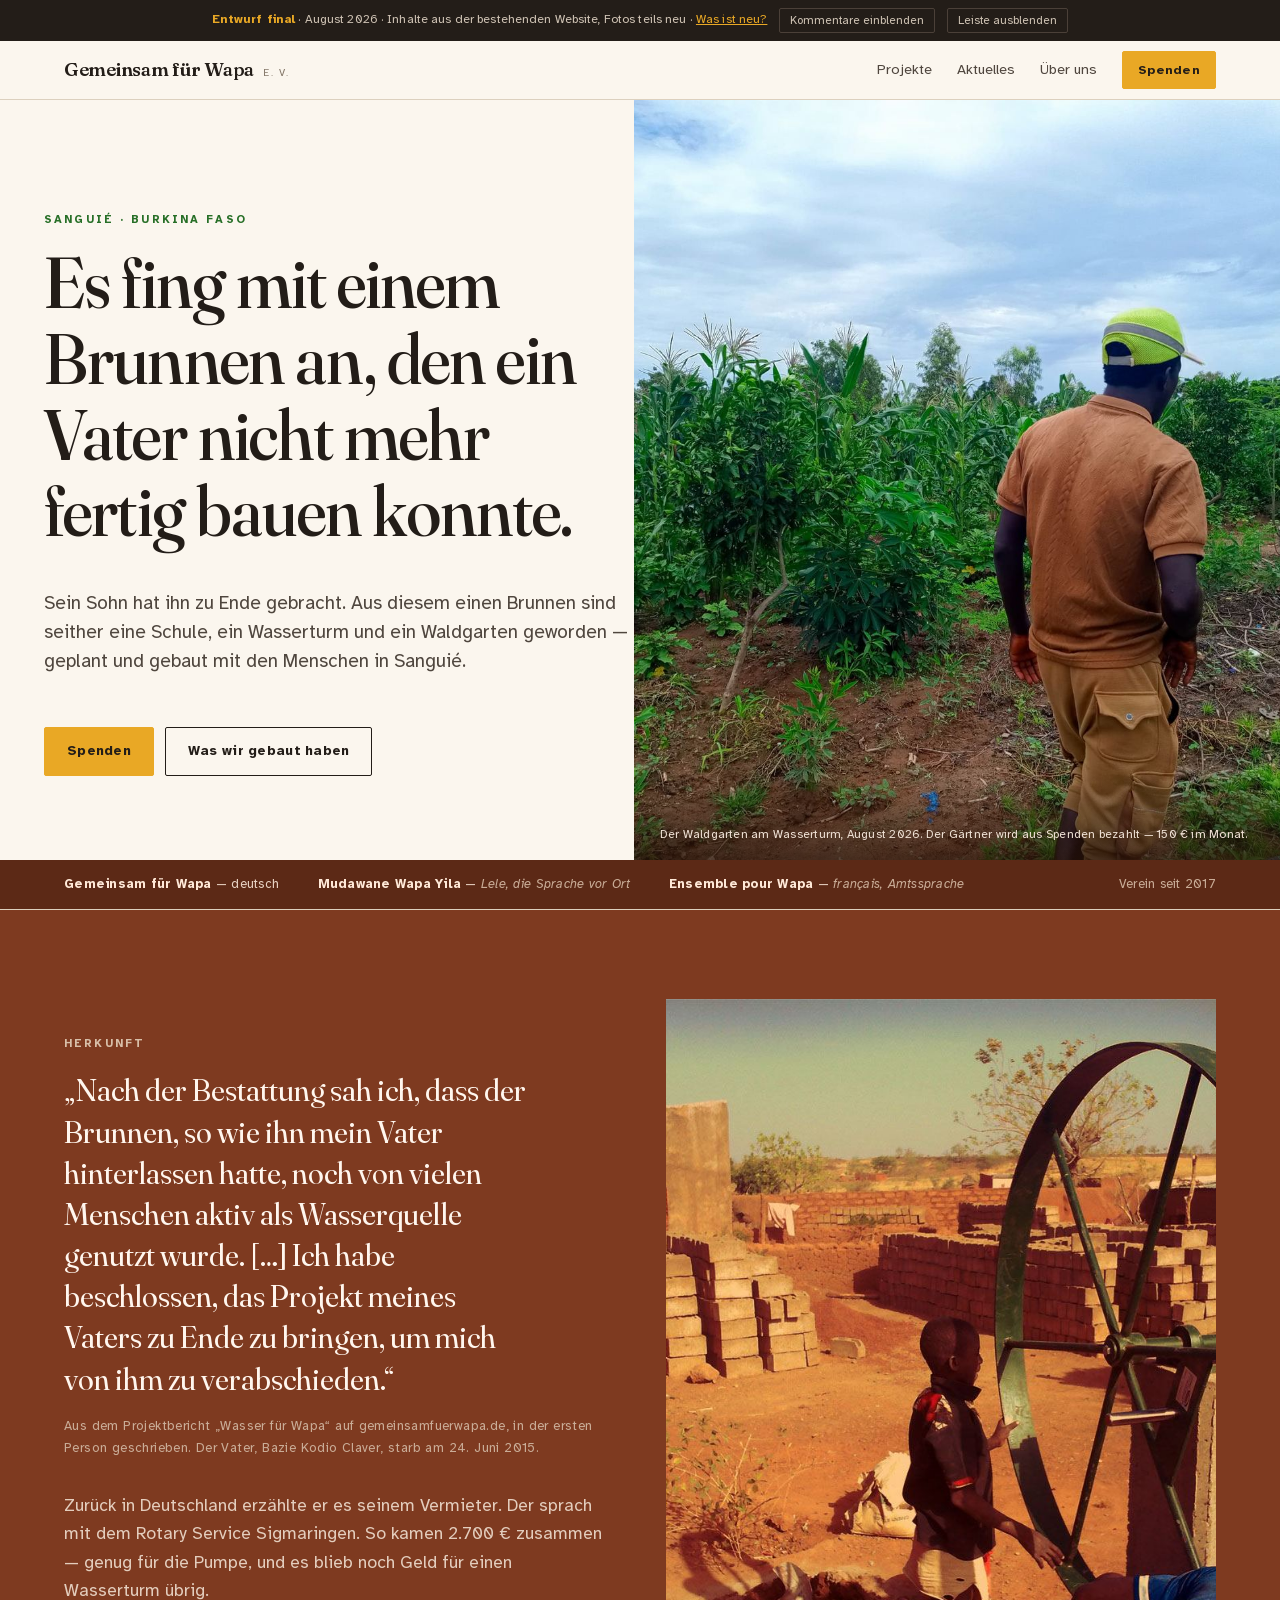
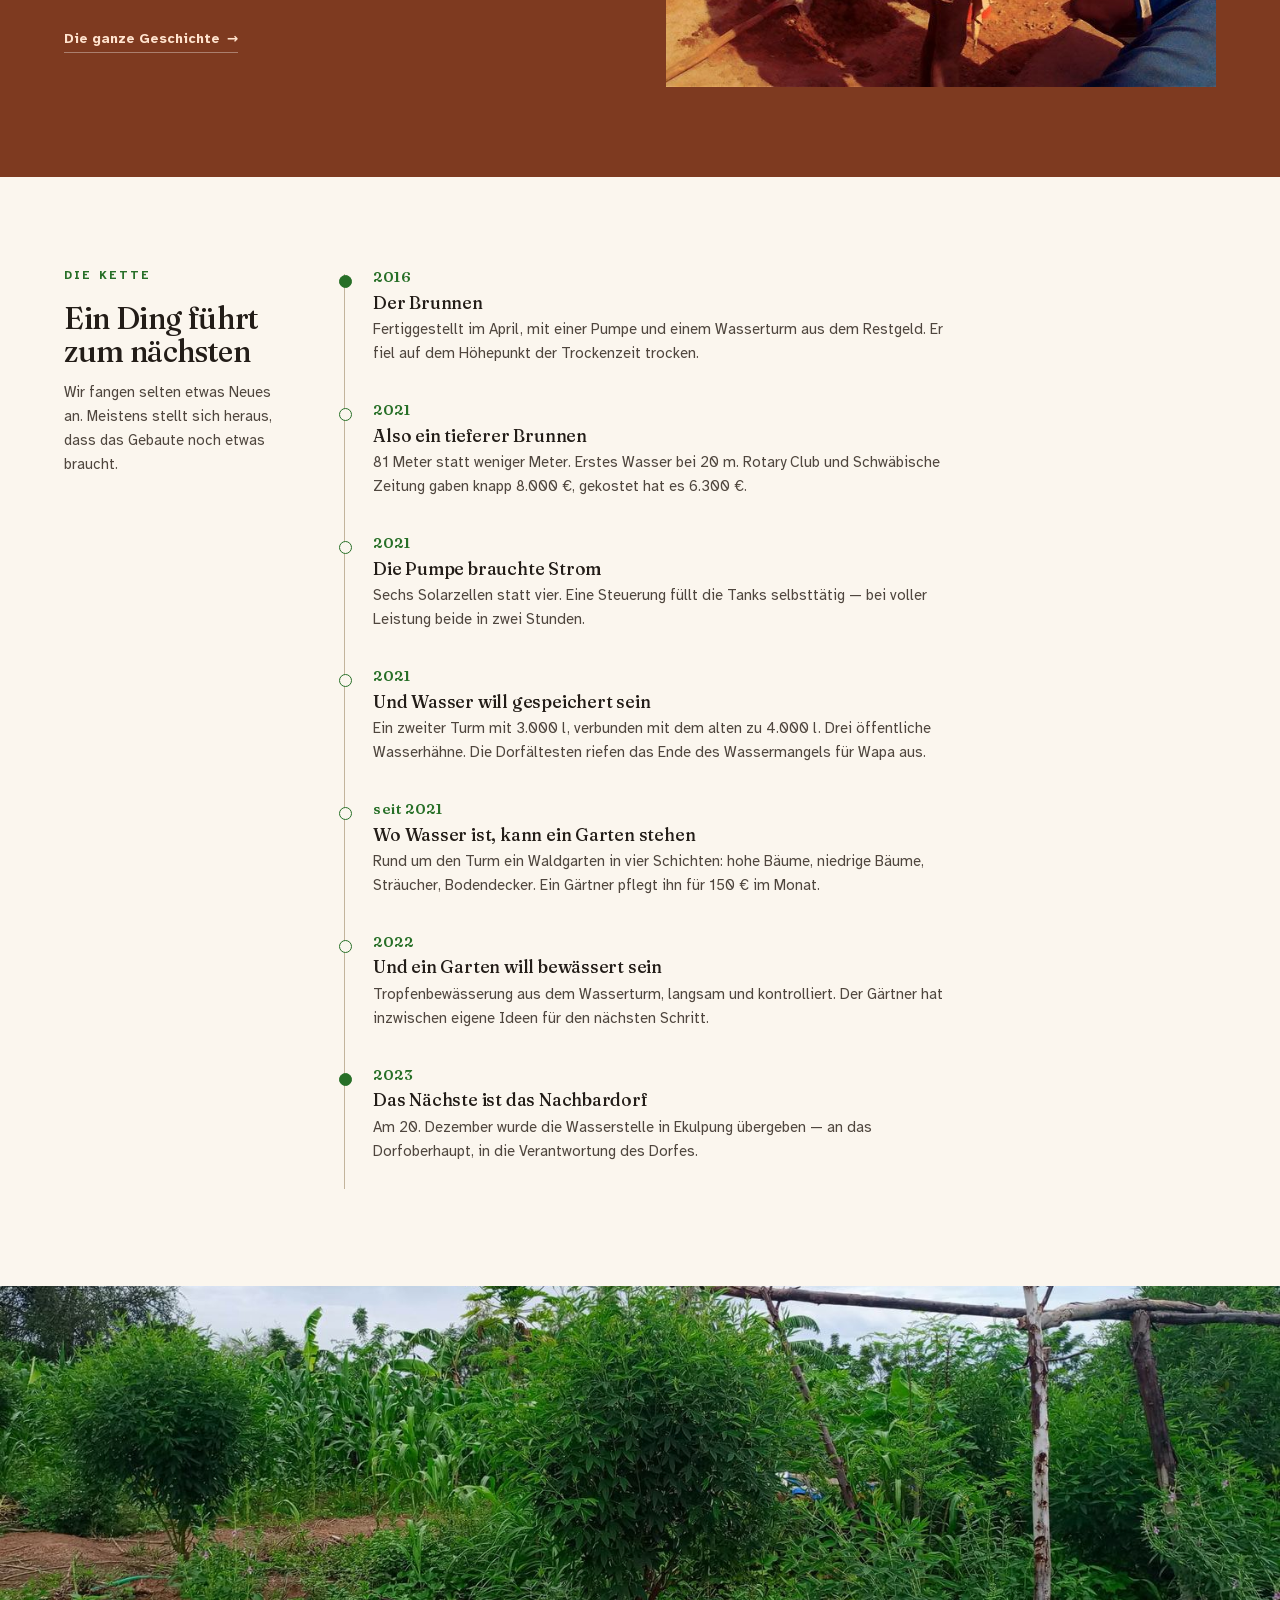
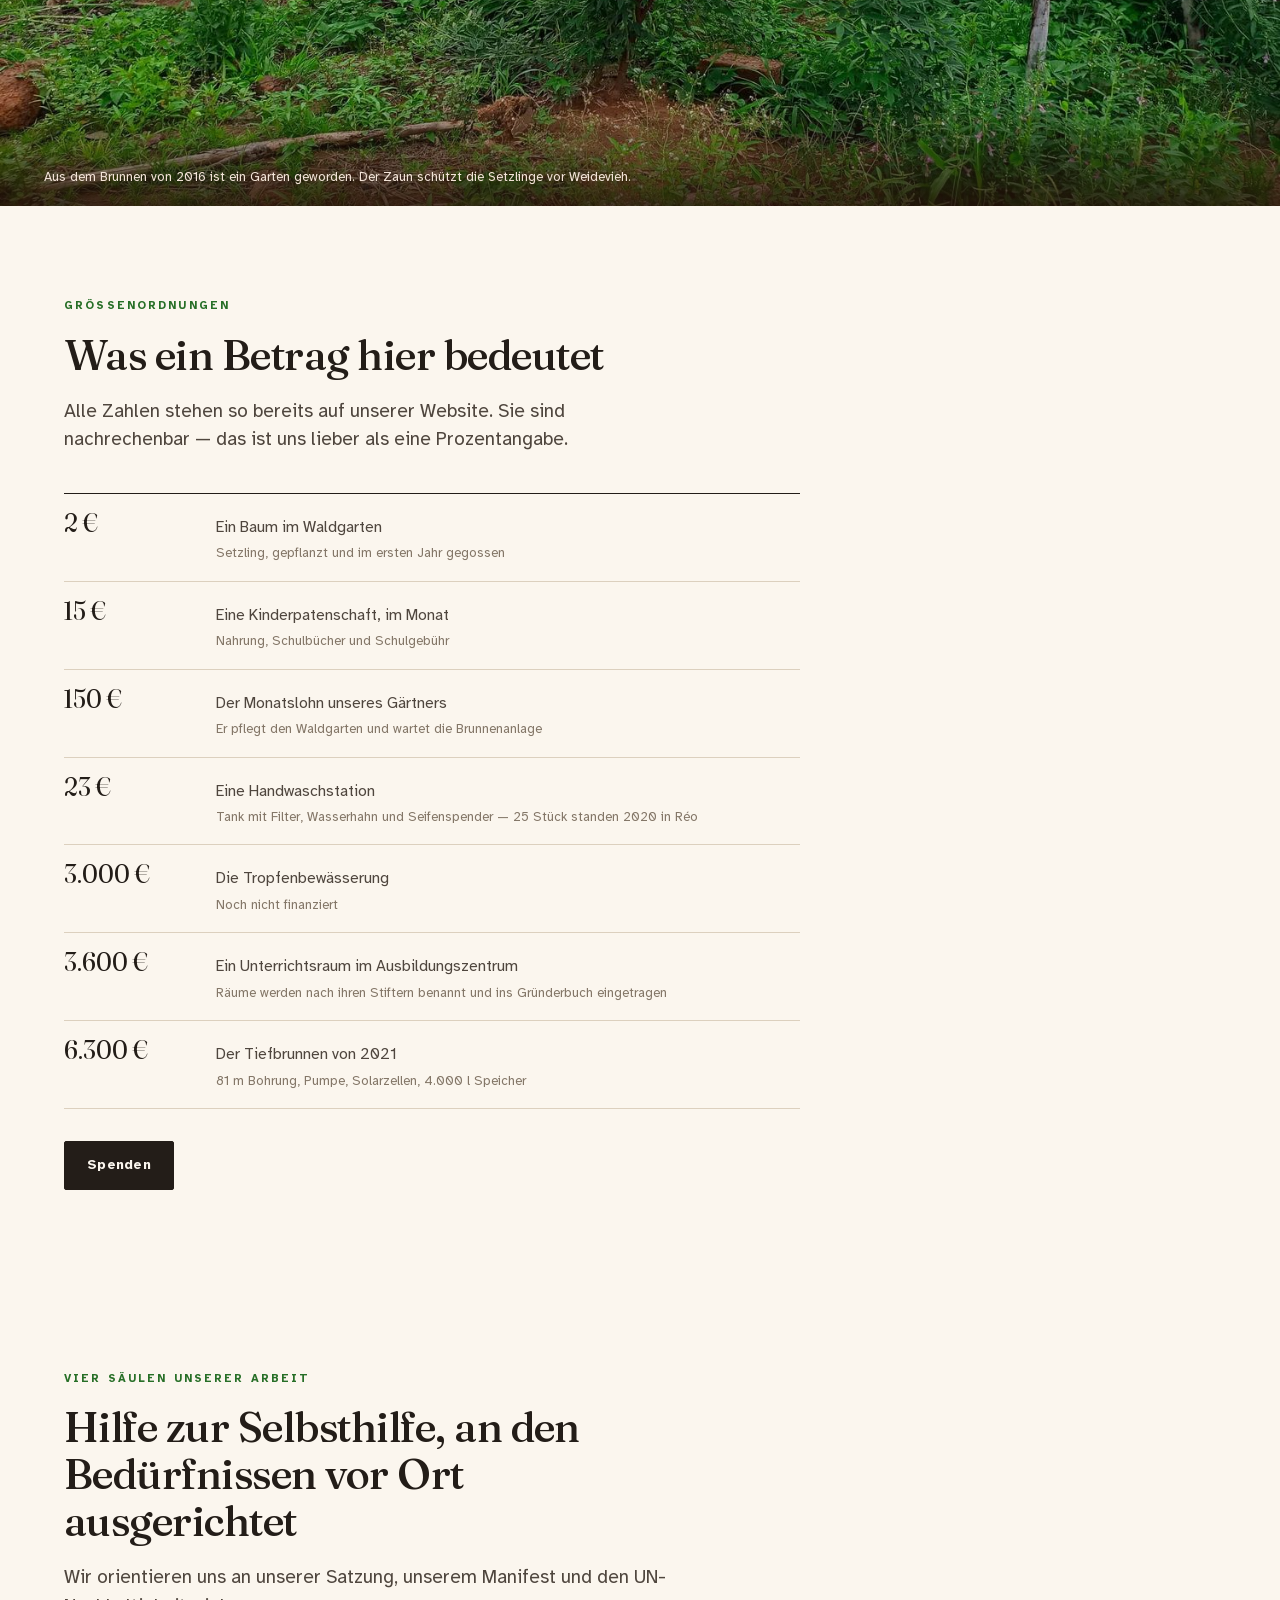
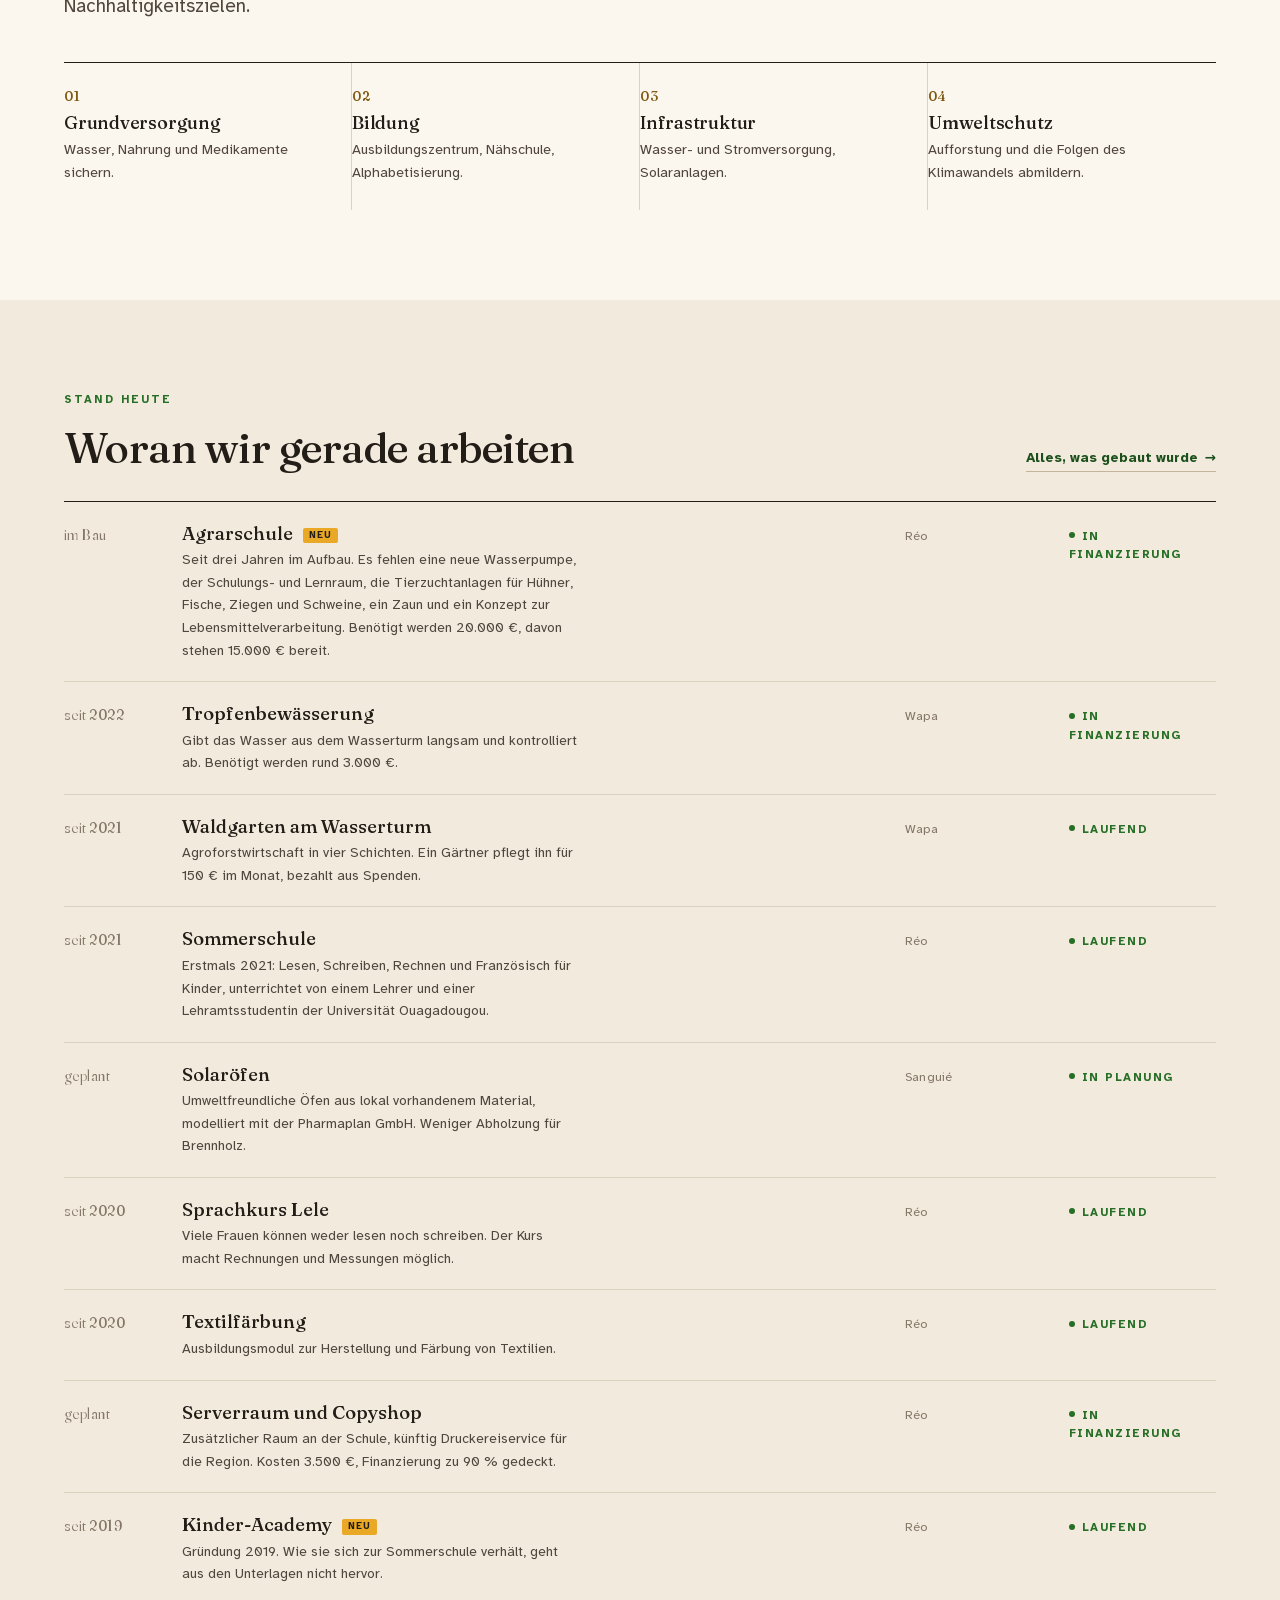
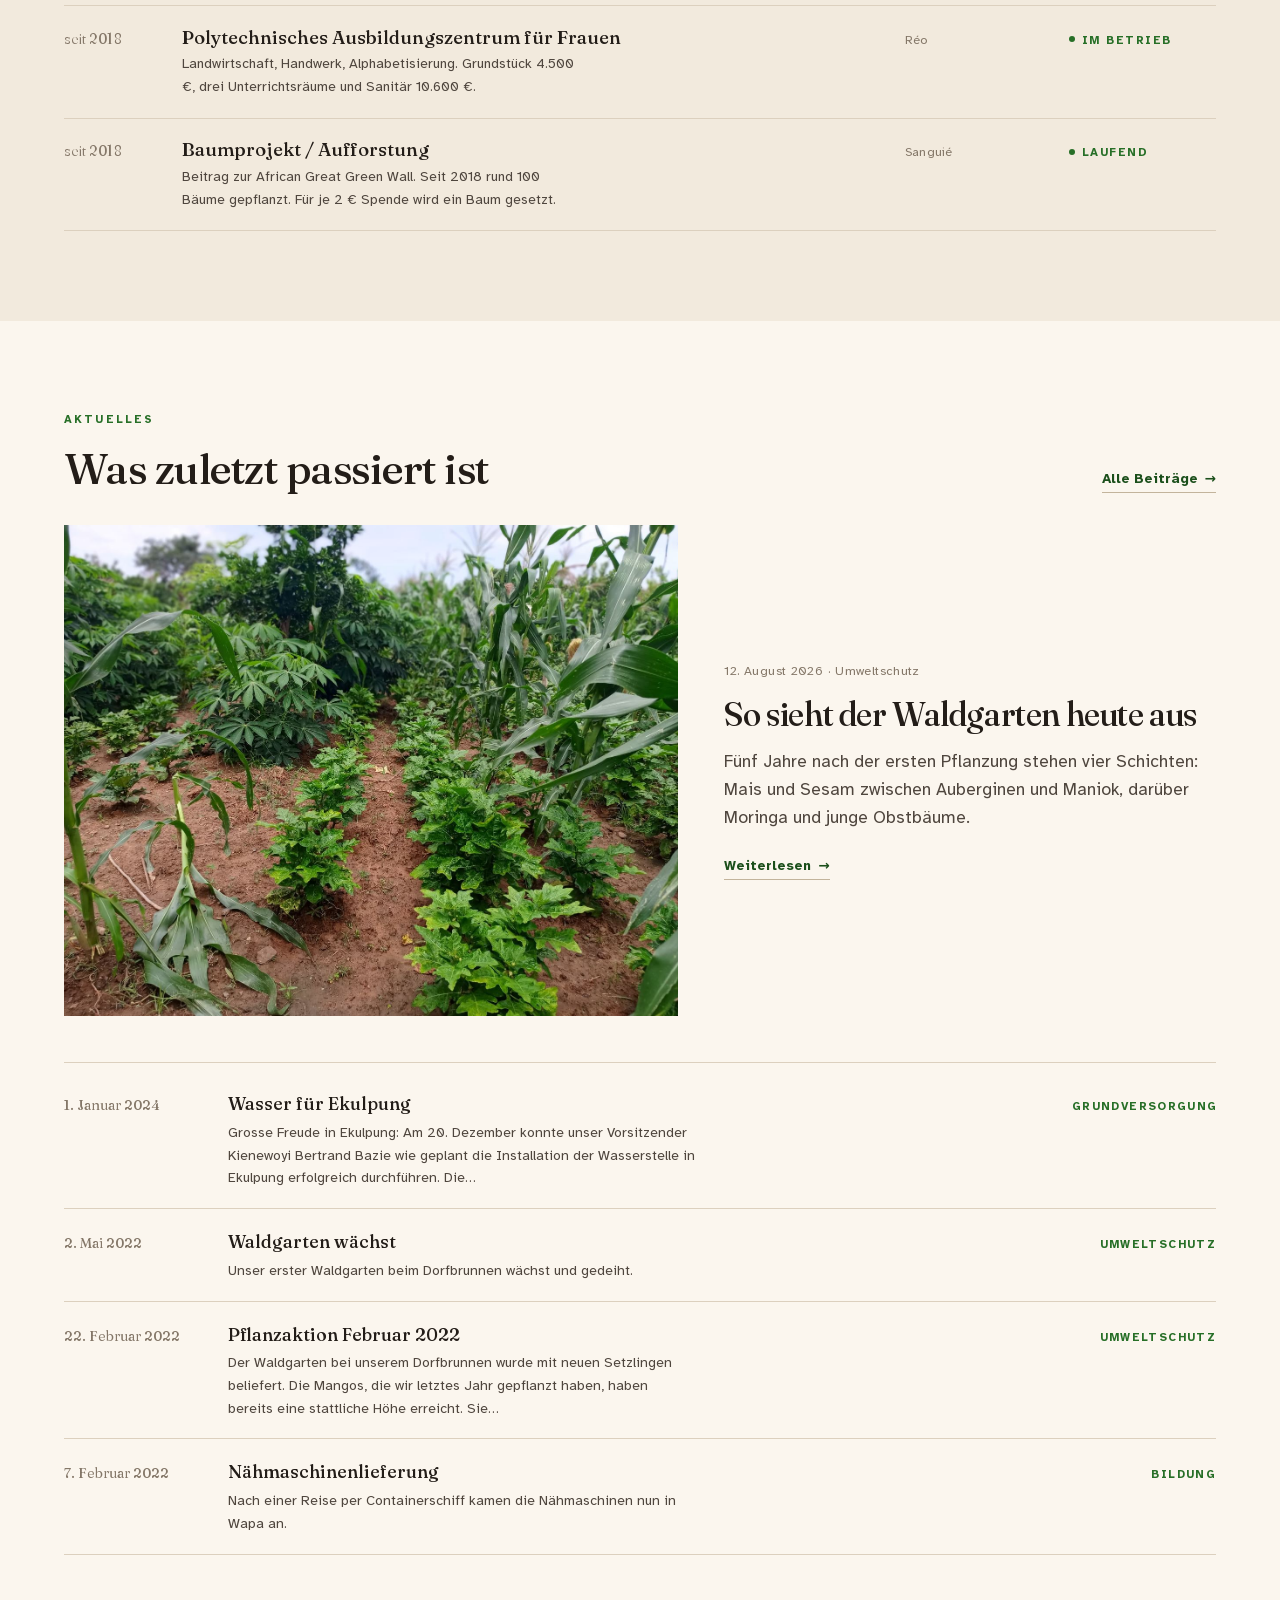
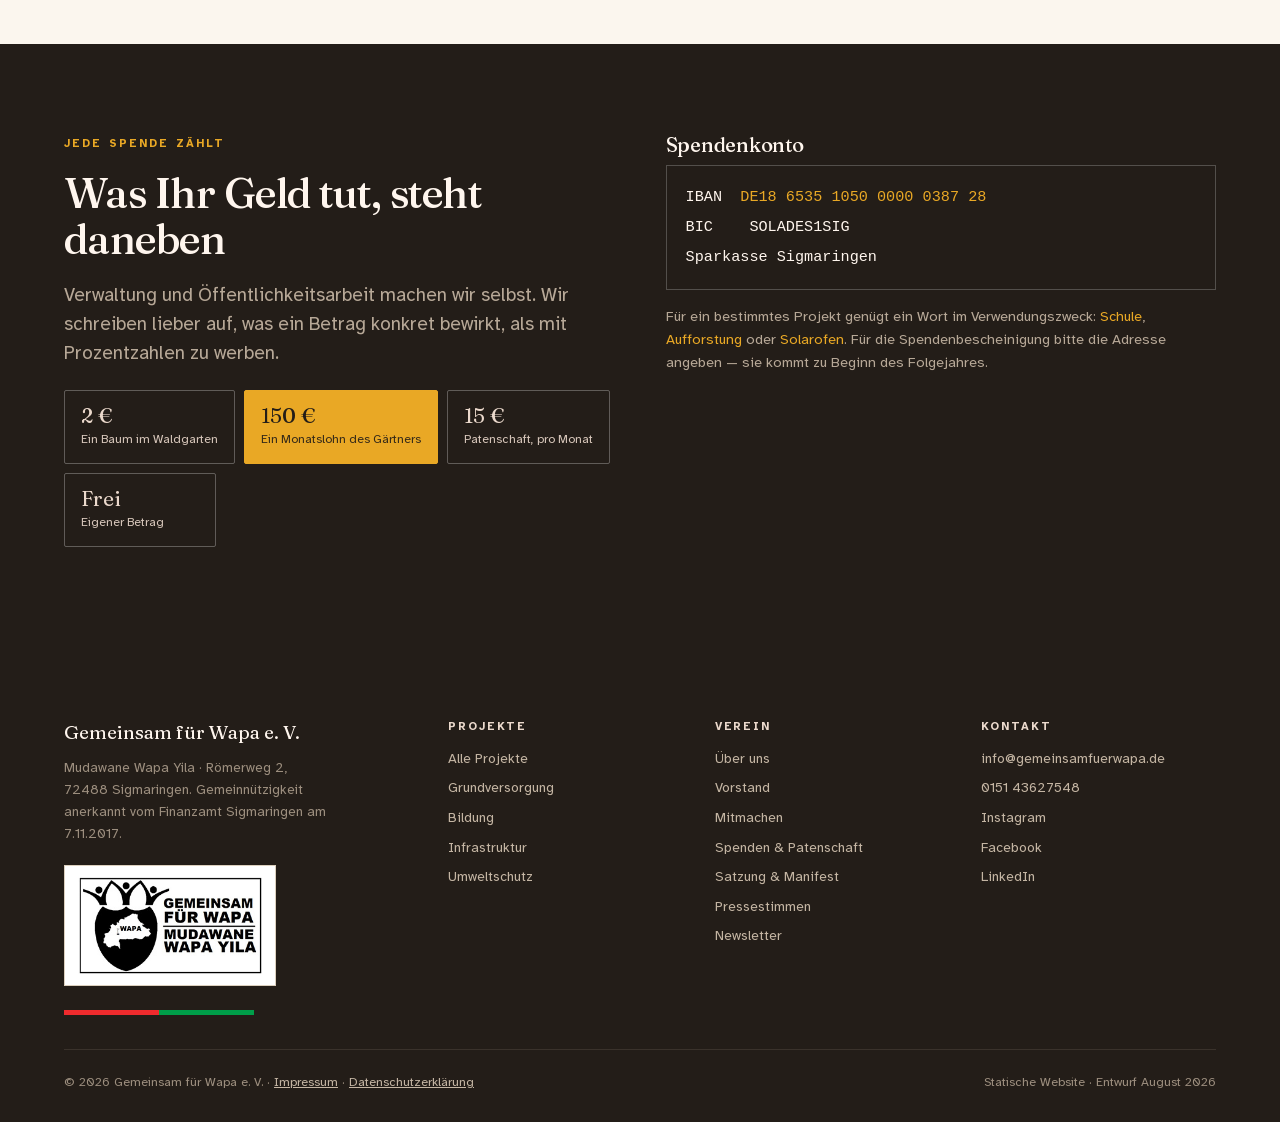
==== commit b57dc3b2: "Rueckmeldung 13.09.: Betraege, Betterplace, Mitmachen, Mitgliedschaft Betraege nach Angabe von Bertr" ====
--- a/index.html
+++ b/index.html
@@ -4,20 +4,7 @@
 <meta charset="utf-8">
 <meta name="robots" content="noindex, nofollow">
 <meta name="viewport" content="width=device-width, initial-scale=1">
-<title>Gemeinsam für Wapa — Website-Entwurf</title>
-<meta name="description" content="Entwurf für die neue Website von Gemeinsam für Wapa e. V. Aus einem Brunnen in Burkina Faso sind eine Schule, ein Wasserturm und ein Waldgarten geworden.">
-<meta name="author" content="Gemeinsam für Wapa e. V.">
-<!-- Vorschau beim Teilen in Messengern und E-Mail -->
-<link rel="canonical" href="https://marksmagister.github.io/wapa-website-entwurf/">
-<meta property="og:url" content="https://marksmagister.github.io/wapa-website-entwurf/">
-<meta property="og:type" content="website">
-<meta property="og:locale" content="de_DE">
-<meta property="og:title" content="Gemeinsam für Wapa — Website-Entwurf">
-<meta property="og:description" content="Entwurf für die neue Vereinswebsite. Aus einem Brunnen in Burkina Faso sind eine Schule, ein Wasserturm und ein Waldgarten geworden.">
-<meta property="og:image" content="https://marksmagister.github.io/wapa-website-entwurf/assets/fotos/20-32-45.jpg">
-<meta property="og:image:alt" content="Der Gärtner blickt über den Waldgarten am Wasserturm in Wapa">
-<meta name="twitter:card" content="summary_large_image">
-<meta name="theme-color" content="#7E3A20">
+<title>Gemeinsam für Wapa — Website-Entwurf (final)</title>
 <link rel="stylesheet" href="fonts.css">
 <style>
 /* =========================================================================
@@ -35,7 +22,7 @@
   --erde:#7E3A20; --erde-tief:#5C2916; --erde-hell:#B4592F; --erde-soft:#F3E2D8;
 
   /* wärmere Neutraltöne statt der kühlen Grautöne */
-  --ink:#231D18; --body:#4F463E; --leise:#72675A;
+  --ink:#231D18; --body:#4F463E; --leise:#847768;
   --papier:#FBF6EE; --papier2:#F2EADD; --linie:#DCD0BE; --linie-stark:#C3B49C;
 
   --max:1240px; --mess:34rem;
@@ -397,32 +384,9 @@
   border-top:1px solid var(--linie)}
 @media(max-width:640px){.mensch{grid-template-columns:1fr}.mportrait{max-width:11rem}}
 
-
-.quellen{font-size:.82rem;color:var(--leise);border-top:1px solid var(--linie);padding-top:.9rem;margin-top:1.8rem}
-
-
-/* =====================  TASTATURBEDIENUNG  =====================
-   Es gab bislang keine einzige Fokusregel. Die Voreinstellung des Browsers ist
-   auf hellem Grund gerade noch zu sehen, auf Laterit und Tinte praktisch nicht.
-   :focus-visible trifft nur die Tastatur, nicht den Mausklick. */
-:focus-visible{outline:3px solid var(--gruen);outline-offset:3px;border-radius:2px}
-.erde :focus-visible,.dunkel :focus-visible,#bar :focus-visible,footer :focus-visible{outline-color:var(--gold)}
-.hero-b :focus-visible{outline-color:#fff}
-
-/* Sprungmarke für Tastatur und Screenreader */
-.sprung{position:absolute;left:-9999px;top:0;z-index:100;background:var(--ink);color:var(--papier);
-  padding:12px 20px;text-decoration:none;font-weight:700;font-size:.9rem}
-.sprung:focus{left:0}
-
-@media (prefers-reduced-motion: reduce){
-  *,*::before,*::after{animation-duration:.01ms !important;transition-duration:.01ms !important}
-  html{scroll-behavior:auto}
-}
-
 /* =====================  ARTIKEL  ===================== */
 .artikel{max-width:38rem;margin-inline:auto}
 .artikel p{font-size:1.07rem;max-width:none}
-.artikel a{overflow-wrap:break-word}
 .artikel h2{font-size:1.6rem;margin-top:1.8em}
 .artikel img.gross{width:100%;aspect-ratio:16/9;object-fit:cover;margin:0 0 30px}
 .kopf{padding:clamp(38px,5vw,68px) 0 0}
@@ -482,7 +446,6 @@
 </head>
 <body class="clean">
 
-<a class="sprung" href="#app">Zum Inhalt springen</a>
 <div id="bar">
   <span><b>Entwurf final</b> · August 2026 · Inhalte aus der bestehenden Website, Fotos teils neu · <a href="#/neu" style="color:var(--gold)">Was ist neu?</a></span>
   <button onclick="document.body.classList.toggle('clean')">Kommentare einblenden</button>
@@ -495,18 +458,17 @@
       <span class="n">Gemeinsam für Wapa</span>
       <span class="s">e.&nbsp;V.</span>
     </a>
-    <nav class="menu" id="menu" aria-label="Hauptmenü">
+    <nav class="menu" id="menu">
       <a href="#/projekte">Projekte</a>
       <a href="#/aktuelles">Aktuelles</a>
       <a href="#/ueber-uns">Über uns</a>
-      <a href="#/mitmachen">Mitmachen</a>
       <a class="b gold klein" href="#/spenden">Spenden</a>
     </nav>
     <button class="burger" onclick="document.getElementById('menu').classList.toggle('auf')">☰</button>
   </div>
 </header>
 
-<main id="app" tabindex="-1"></main>
+<main id="app"></main>
 
 <footer>
   <div class="wrap">
@@ -531,12 +493,10 @@
         <h4>Verein</h4>
         <a href="#/ueber-uns">Über uns</a>
         <a href="#/vorstand">Vorstand</a>
-        <a href="#/mitmachen">Mitmachen</a>
+        <a href="#/spenden">Mitmachen</a>
         <a href="#/spenden">Spenden &amp; Patenschaft</a>
         <a href="#/satzung">Satzung &amp; Manifest</a>
         <a href="#/presse">Pressestimmen</a>
-        <a href="#/partner">Partner</a>
-        <a href="#/burkina-faso">Wapa und Burkina Faso</a>
         <a href="#/ueber-uns">Newsletter</a>
       </div>
       <div>
@@ -617,8 +577,7 @@
   sprachkurs: 'assets/archiv/sprachkurs.jpg',
   textil: 'assets/archiv/textil.jpg',
   pflanz: 'assets/archiv/pflanz.jpg',
-  garten: 'assets/archiv/garten.jpg',
-  baum: 'assets/archiv/baum.jpg'
+  garten: 'assets/archiv/garten.jpg'
 };
 
 /* --------------------------------------------------------------------------- */
@@ -641,17 +600,17 @@
   {y:2020, j:'seit 2020', slug:'textilfaerbung', t:'Textilfärbung',                     u:'Ausbildungsmodul zur Herstellung und Färbung von Textilien.', o:'Réo', k:'Bildung', s:'Laufend', img:B.textil},
   {y:2020, j:'geplant', slug:'serverraum', t:'Serverraum und Copyshop',           u:'Zusätzlicher Raum an der Schule, künftig Druckereiservice für die Region. Kosten 3.500 €, Finanzierung zu 90 % gedeckt.', o:'Réo', k:'Bildung', s:'In Finanzierung', img:null},
   {y:2021, j:'2021', slug:'tiefbrunnen', t:'Tiefbrunnen und Wasserturm',        u:'81 m tief, Pumpe auf 50 m, 2 m³/h, sechs Solarzellen. Zwei Tanks zu 4.000 l, drei öffentliche Wasserhähne.', o:'Wapa', k:'Infrastruktur', s:'Abgeschlossen', img:B.wasserturm},
-  {y:2021, j:'seit 2021', slug:'waldgarten', t:'Waldgarten am Wasserturm',          u:'Agroforstwirtschaft in vier Schichten. Ein Gärtner pflegt ihn für 23 € im Monat, bezahlt aus Spenden.', o:'Wapa', k:'Umweltschutz', s:'Laufend', img:B.gaertner},
+  {y:2021, j:'seit 2021', slug:'waldgarten', t:'Waldgarten am Wasserturm',          u:'Agroforstwirtschaft in vier Schichten. Ein Gärtner pflegt ihn für 150 € im Monat, bezahlt aus Spenden.', o:'Wapa', k:'Umweltschutz', s:'Laufend', img:B.gaertner},
   {y:2021, j:'seit 2021', slug:'sommerschule', t:'Sommerschule',                      u:'Erstmals 2021: Lesen, Schreiben, Rechnen und Französisch für Kinder, unterrichtet von einem Lehrer und einer Lehramtsstudentin der Universität Ouagadougou.', o:'Réo', k:'Bildung', s:'Laufend', img:null},
   {y:2021, j:'geplant', slug:'solaroefen', t:'Solaröfen',                         u:'Umweltfreundliche Öfen aus lokal vorhandenem Material, modelliert mit der Pharmaplan GmbH. Weniger Abholzung für Brennholz.', o:'Sanguié', k:'Umweltschutz', s:'In Planung', img:null},
   {y:2022, j:'2022', slug:'naehmaschinen', t:'Nähmaschinenlieferung',             u:'Gespendete Maschinen, per Containerschiff nach Wapa gebracht.', o:'Wapa', k:'Bildung', s:'Abgeschlossen', img:B.naeh},
-  {y:2022, j:'seit 2022', slug:'tropfenbewaesserung', t:'Tropfenbewässerung',                u:'Gibt das Wasser aus dem Wasserturm langsam und kontrolliert ab. Benötigt werden rund 1.000 €.', o:'Wapa', k:'Umweltschutz', s:'In Finanzierung', img:null},
+  {y:2022, j:'seit 2022', slug:'tropfenbewaesserung', t:'Tropfenbewässerung',                u:'Gibt das Wasser aus dem Wasserturm langsam und kontrolliert ab. Benötigt werden rund 3.000 €.', o:'Wapa', k:'Umweltschutz', s:'In Finanzierung', img:null},
   {y:2018, j:'2018', slug:'pumpe-tukon', t:'Wasserpumpe in Tukon', u:'Zweite Pumpenanlage, in der Vereinschronik für 2018 verzeichnet.', o:'Tukon', k:'Grundversorgung', s:'Abgeschlossen', img:null, neu:'Projektbedarf 08/2026'},
   {y:2019, j:'seit 2019', slug:'kinder-academy', t:'Kinder-Academy', u:'Gründung 2019. Wie sie sich zur Sommerschule verhält, geht aus den Unterlagen nicht hervor.', o:'Réo', k:'Bildung', s:'Laufend', img:null, neu:'Projektbedarf 08/2026'},
   {y:2023, j:'2023', slug:'lagerraum-tierzucht', t:'Lagerraum und Schweinezucht', u:'Bau des Lagerraums, Beginn der Schweinezucht, Gründung der Arbeitsgruppe vor Ort.', o:'Réo', k:'Infrastruktur', s:'Abgeschlossen', img:B.agrarfeld, neu:'Projektbedarf 08/2026'},
   {y:2024, j:'2024', slug:'baeume-2024', t:'700 Bäume auf dem Gelände der Agrarschule', u:'Der Bestand auf dem Gelände der Agrarschule wurde auf 700 Bäume gebracht. Im Mai 2025 kamen 100 Setzlinge nach, weil aus der ersten Pflanzung einige eingegangen waren — 700 ist also der gepflegte Bestand, nicht die Summe aller Pflanzungen.', o:'Sanguié', k:'Umweltschutz', s:'Abgeschlossen', img:B.papaya, neu:'Projektbedarf 08/2026'},
   {y:2025, j:'2025', slug:'wasser-bankio', t:'Solar-Wasseranlage Bankio', u:'Im Oktober 2025 in Betrieb genommen. Christen und Muslime teilen sich die Wasserstelle — die Schwäbische Zeitung hat darüber berichtet.', o:'Bankio', k:'Grundversorgung', s:'Abgeschlossen', img:B.dorfWasser, neu:'Projektbedarf 08/2026 · Presse 11/2025'},
-  {y:2025, j:'2025', slug:'zweites-wassersystem', t:'Zweites Wassersystem', u:'In der Chronik für 2025 verzeichnet. Ein Ort ist nicht angegeben — vermutlich eine weitere Anlage in der Region Réo.', o:'Sanguié', k:'Grundversorgung', s:'Abgeschlossen', img:null, neu:'Projektbedarf 08/2026'},
+  {y:2025, j:'2025', slug:'zweites-wassersystem', t:'Zweites Wassersystem', u:'In der Chronik für 2025 verzeichnet, zusammen mit 100 weiteren Bäumen. Ein Ort ist nicht angegeben.', o:'Sanguié', k:'Grundversorgung', s:'Abgeschlossen', img:null, neu:'Projektbedarf 08/2026'},
   {y:2026, j:'im Bau', slug:'agrarschule', t:'Agrarschule', u:'Seit drei Jahren im Aufbau. Es fehlen eine neue Wasserpumpe, der Schulungs- und Lernraum, die Tierzuchtanlagen für Hühner, Fische, Ziegen und Schweine, ein Zaun und ein Konzept zur Lebensmittelverarbeitung. Benötigt werden 20.000 €, davon stehen 15.000 € bereit.', o:'Réo', k:'Bildung', s:'In Finanzierung', img:B.verarbeitung, neu:'Projektbedarf 08/2026'},
   {y:2023, j:'2023', slug:'wasserstelle-ekulpung', t:'Wasserstelle Ekulpung',             u:'Am 20. Dezember 2023 in Anwesenheit des Dorfoberhaupts übergeben und in die Verantwortung des Dorfes gelegt.', o:'Ekulpung', k:'Grundversorgung', s:'Abgeschlossen', img:B.ekulpung2}
 ];
@@ -668,7 +627,7 @@
   <p>Die Dorfältesten haben mit dem Abschluss dieses Projektes das Ende des Wassermangels für Wapa ausgerufen.</p>`,
  'waldgarten': `<p>Wo sich ein Garten besser anlegen ließe als direkt bei einem Wasserturm, ist schwer zu sagen. Rund um den neuen Turm ist deshalb ein Waldgarten entstanden.</p>
   <p>Angelegt ist er von Anfang an als gemischte Land- und Forstwirtschaft, sogenannte Agroforstwirtschaft, typischerweise in vier Schichten: hohe Bäume, niedrige Bäume, Sträucher und Bodendecker. Sind die Bäume größer, spenden sie Schatten und schaffen ein kühleres, feuchteres Kleinklima für die Nutzpflanzen darunter; die laubabwerfenden Arten bringen zusätzlich Dünger ein.</p>
-  <p>Ein Experte für Baumschulen hat unseren Gärtner in der Pflege junger Bäume unterwiesen. Er erhält einen monatlichen Lohn von umgerechnet 23 Euro, den wir aus Spenden finanzieren. Der Rückhalt des Wassers während der Regenzeit ist durch parzellenartige Vertiefungen optimiert.</p>`,
+  <p>Ein Experte für Baumschulen hat unseren Gärtner in der Pflege junger Bäume unterwiesen. Er erhält einen monatlichen Lohn von umgerechnet 150 Euro, den wir aus Spenden finanzieren. Der Rückhalt des Wassers während der Regenzeit ist durch parzellenartige Vertiefungen optimiert.</p>`,
  'ausbildungszentrum': `<p>Die wirtschaftliche Lage in Réo und der Provinz Sanguié verschlechtert sich mit dem zunehmenden Wassermangel. In einer patriarchalisch geprägten Kultur trifft das die Familien besonders: Männer versuchen aus Verzweiflung ihr Glück beim Goldwaschen oder im Exil, viele sterben bei dem Versuch. Dann übernimmt die Frau die Führung der Familie — nur haben die meisten Frauen nie eine Schule besucht, geschweige denn eine handwerkliche Ausbildung erhalten.</p>
   <p>Gemeinsam mit federführenden Frauen aus Réo ist deshalb ein Zentrum entstanden, das sich dieser Fragen annimmt. In Frauen zu investieren heißt, nachhaltig zu investieren. Angeboten werden Landwirtschaft (Feldbestellung, Gartenbau, Tierzucht) und Handwerk (Schneiderei, Seifenherstellung, Weberei).</p>
   <p>In der ersten Projektphase wurde ein Grundstück für 4.500 Euro gekauft, finanziert mit Spenden des Rotary Service Albstadt und der Schwäbischen Zeitung. Drei Unterrichtsräume und die Sanitärräume kosteten zusammen 10.600 Euro. Ein Raum entspricht 3.050 Euro; Räume werden nach ihren Stiftern benannt und diese ins Gründerbuch des Zentrums eingetragen.</p>
@@ -699,10 +658,10 @@
  'lagerraum-tierzucht': `<p>2023 entstand der Lagerraum, die Schweinezucht begann, und vor Ort gründete sich eine Arbeitsgruppe, die den Betrieb trägt.</p>`,
  'pumpe-tukon': `<p>Nach Wapa die zweite Pumpenanlage. Die Vereinschronik verzeichnet sie für 2018; auf der bestehenden Website kommt Tukon nicht vor.</p>`,
  'kinder-academy': `<p>2019 gegründet. Aus den vorliegenden Unterlagen geht nicht hervor, wie sich die Kinder-Academy zur Sommerschule verhält — ob dasselbe Angebot gemeint ist oder zwei verschiedene.</p>`,
- 'zweites-wassersystem': `<p>Für 2025 verzeichnet die Chronik ein zweites Wassersystem. Ein Ort ist nicht angegeben — vermutlich eine weitere Anlage in der Region Réo. Das gehört geklärt, bevor der Eintrag öffentlich steht.</p>`,
+ 'zweites-wassersystem': `<p>Für 2025 verzeichnet die Chronik ein zweites Wassersystem, zusammen mit 100 weiteren Bäumen. Ein Ort ist nicht angegeben.</p>`,
  'wasserstelle-ekulpung': `<p>Am 20. Dezember 2023 konnte unser Vorsitzender die Installation der Wasserstelle in Ekulpung durchführen. Die Zapfstelle wurde in Anwesenheit des dortigen Vorstands und des Dorfoberhaupts offiziell freigegeben und in die Verantwortung des Dorfes übergeben.</p>
   <p>Ekulpung erhält damit den lang ersehnten Zugang zu fließendem Wasser.</p>`,
- 'tropfenbewaesserung': `<p>Mit dem Waldgarten soll unter anderem die Aufforstung im Sahel vorangebracht werden. Beim neuen Brunnen ist dafür ein Pilotprojekt gestartet: Eine Tropfenbewässerung gibt das Wasser aus dem Wasserturm langsam und kontrolliert ab. Benötigt werden dafür rund 1.000 Euro.</p>
+ 'tropfenbewaesserung': `<p>Mit dem Waldgarten soll unter anderem die Aufforstung im Sahel vorangebracht werden. Beim neuen Brunnen ist dafür ein Pilotprojekt gestartet: Eine Tropfenbewässerung gibt das Wasser aus dem Wasserturm langsam und kontrolliert ab. Benötigt werden dafür rund 3.000 Euro.</p>
   <p><b>Zu prüfen:</b> Die Projektseite der bestehenden Website nennt einen Finanzierungsfortschritt von 0 %, während der Beitrag vom Februar 2022 die Anlage bereits als installiert beschreibt. Was davon stimmt, muss der Vorstand klären.</p>`,
  'serverraum': `<p>Die Schule soll um einen zusätzlichen Raum als Serverraum erweitert werden. Damit soll künftig ein Copyshop mit Druckereiservice für die Region betrieben werden. Die Kosten liegen bei 3.500 Euro, die Finanzierung ist zu 90 Prozent gedeckt.</p>`,
  'solaroefen': `<p>Jedes Jahr fließt viel Geld in Entwicklungsländer, damit Bäume gepflanzt werden, um die Ausbreitung der Wüste zu bremsen. Viele dieser Bäume sterben in der Trockenzeit an Wassermangel, andere werden nach einigen Jahren als Brennstoff abgeholzt. Das geschieht nicht aus mangelndem Umweltbewusstsein, sondern aus einem Mangel an Alternativen.</p>
@@ -737,7 +696,7 @@
    u:null, archiv:'http://web.archive.org/web/20220625040048/https://www.schwaebische.de/landkreis/landkreis-sigmaringen/sigmaringen_artikel,-eine-mauer-fuer-mehr-schutz-_arid,11302226.html',
    stand:'vom Verlag entfernt', projekt:'ausbildungszentrum'},
   {q:'Schwäbische Zeitung', d:'27. Dezember 2020', t:'Verein hilft Dorf in Burkina Faso beim Pflanzen von Bäumen',
-   u:null, archiv:'http://web.archive.org/web/20220625051041/https://www.schwaebische.de/regional/sigmaringen/sigmaringen/baeume-mit-mehrfachem-nutzen-166198',
+   u:null, archiv:'http://web.archive.org/web/20220625051041/https://www.schwaebische.de/landkreis/landkreis-sigmaringen/sigmaringen_artikel,-verein-hilft-dorf-in-burkina-faso-beim-pflanzen-von-baeumen-_arid,11309470.html',
    stand:'vom Verlag entfernt', projekt:'baumprojekt'}
 ];
 
@@ -795,18 +754,29 @@
      <p>Unterstützen Sie uns mit einer Spende! Bereits sehr kleine Beträge werden von uns direkt für neue Setzlinge ausgegeben.</p>
      <p><a href="#/spenden" rel="noopener" style="text-decoration:underline">SPENDEN</a></p>
      <p>Oder werden Sie Fan unseres Auftritts bei Betterplace:</p>
-     <p><a href="https://www.betterplace.org/de/projects/95699-aufforstung-im-sahel" rel="noopener" style="text-decoration:underline">Aufforstung im Sahel bei Betterplace</a></p>
-     `},
+     <p><a href="https://www.betterplace.org/de/projects/95699-aufforstung-im-sahel" rel="noopener" style="text-decoration:underline">https://www.betterplace.org/de/projects/95699-aufforstung-im-sahel</a></p>
+     <p><a href="#/projekte" rel="noopener" style="text-decoration:underline">Link</a></p>
+     <p><a href="#/projekte" rel="noopener" style="text-decoration:underline">Link</a></p>
+     <p><a href="#/projekte" rel="noopener" style="text-decoration:underline">Link</a></p>
+     <p><a href="#/projekte" rel="noopener" style="text-decoration:underline">Link</a></p>`},
   {slug:'naehmaschinenlieferung', alt:'naehmaschinenlieferung', t:"Nähmaschinenlieferung", k:'Bildung', d:'7. Februar 2022', a:'Thomas Harnisch', img:B.naeh,
    x:"Nach einer Reise per Containerschiff kamen die Nähmaschinen nun in Wapa an.",
    body:`<h2>Lieferung der Nähmaschinenspende</h2>
      <p>Nach einer Reise per Containerschiff kamen die Nähmaschinen nun in Wapa an.</p>
-     `},
+     <p><a href="#/projekte" rel="noopener" style="text-decoration:underline">Link</a></p>
+     <p><a href="#/projekte" rel="noopener" style="text-decoration:underline">Link</a></p>
+     <p><a href="#/projekte" rel="noopener" style="text-decoration:underline">Link</a></p>
+     <p><a href="#/projekte" rel="noopener" style="text-decoration:underline">Link</a></p>
+     <p><a href="#/projekte" rel="noopener" style="text-decoration:underline">Link</a></p>
+     <p><a href="#/projekte" rel="noopener" style="text-decoration:underline">Link</a></p>
+     <p><a href="#/projekte" rel="noopener" style="text-decoration:underline">Link</a></p>
+     <p><a href="#/projekte" rel="noopener" style="text-decoration:underline">Link</a></p>
+     <p><a href="#/projekte" rel="noopener" style="text-decoration:underline">Link</a></p>`},
   {slug:'garten-am-wasserturm', alt:'news_garten', t:"Garten am Wasserturm", k:'Umweltschutz', d:'21. August 2021', a:'Thomas Harnisch', img:B.garten,
    x:"Nachdem der neue nebst erfolgreich in Betrieb genommen wurde haben wir nun mit der Anlage des Gartens begonnen. Dieser ist in unmittelbarer Nähe des Wasserturms, sodass die…",
    body:`<p>Nachdem der neue <a href="#/projekte" rel="noopener" style="text-decoration:underline">Brunnen</a> nebst <a href="#/projekt/solaranlage" rel="noopener" style="text-decoration:underline">Solaranlage und Wasserturm</a> erfolgreich in Betrieb genommen wurde haben wir nun mit der Anlage des Gartens begonnen. Dieser ist in unmittelbarer Nähe des Wasserturms, sodass die Bewässerung ganzjährig sichergestellt ist. Wir haben zwei Gärtner engagiert, die sich um den Garten und die Wartung der Brunnenanlage kümmern. Sie wurden in der Pflege von Setzlingen ausgebildet und werden aktuell aus Vereinsmitteln bezahlt. In Zukunft sollen die Erträge des Gartens ihre Löhne finanzieren.</p>
      <p>Wie immer freuen wir uns über <a href="#/spenden" rel="noopener" style="text-decoration:underline">Spenden</a>!</p>
-     <p>Hier der  zur Projektseite</p>`},
+     <p>Hier der <a href="#/projekte" rel="noopener" style="text-decoration:underline">Link</a> zur Projektseite</p>`},
   {slug:'brunnenbau-fertiggestellt', alt:'brunnenbau2', t:"Brunnenbau fertiggestellt", k:'Infrastruktur', d:'5. April 2021', a:'Thomas Harnisch', img:B.wasserturm,
    x:"Der Brunnenbau wurde am Osterwochenende beendet. Eine wirklich tolle Leistung! Mithilfe öffentlich zugänglicher Wasserhähne und einer Straße dorthin können sich die Menschen vor Ort…",
    body:`<p>Der Brunnenbau wurde am Osterwochenende beendet. Eine wirklich tolle Leistung! Mithilfe öffentlich zugänglicher Wasserhähne und einer Straße dorthin können sich die Menschen vor Ort mit frischem Trinkwasser versorgen.</p>
@@ -814,38 +784,52 @@
      <p>Die Pumpe ist in 50 m Tiefe installiert. Bei guten Bedingungen schafft sie 2 Kubikmeter/h. Dafür wurden anstatt 4 Solarzellen 6 installiert. Der neue Tank hat ein Volumen von 3000 anstatt 2000 Litern. Der alte Tank hat ein Volumen von 1000 Litern. Beide Tanks wurden gemeinsam mit dem Brunnen verbunden, insgesamt stehen jetzt also 4000 Liter zur Verfügung. Der Öffentlichkeit wurden drei Wasserhähne zur Verfügung gestellt.</p>
      <p>Das Geld wurde uns vom Rotary Club Anfang des Jahres zur Verfügung gestellt und bereits jetzt ist das Projekt fertiggestellt.</p>
      <p>Wir sind alle mächtig stolz!! 😀</p>
-     `},
+     <p><a href="#/projekte" rel="noopener" style="text-decoration:underline">Link</a></p>
+     <p><a href="#/projekte" rel="noopener" style="text-decoration:underline">Link</a></p>
+     <p><a href="#/projekte" rel="noopener" style="text-decoration:underline">Link</a></p>
+     <p><a href="#/projekte" rel="noopener" style="text-decoration:underline">Link</a></p>
+     <p><a href="#/projekte" rel="noopener" style="text-decoration:underline">Link</a></p>`},
   {slug:'brunnenbau-beginnt', alt:'brunnenbau', t:"Neuer Brunnenbau", k:'Infrastruktur', d:'30. März 2021', a:'Thomas Harnisch', img:B.turmKran,
    x:"Unser großes Projekt für 2021 wird der Bau dieses Brunnens sein. Er wird voraussichtlich etwa 80 Meter tief und dringt damit sicher in ein Aquifer, das auch in der Trockenzeit noch…",
    body:`<p>Unser großes Projekt für 2021 wird der Bau dieses Brunnens sein. Er wird voraussichtlich etwa 80 Meter tief und dringt damit sicher in ein Aquifer, das auch in der Trockenzeit noch Grundwasser führt.</p>
      <p>Der Brunnen soll durch eine Solarbetriebene Pumpe betrieben werden, welche das Wasser dann in ein Reservoir in Form eines voraussichtlich etwa 300 Kubikmeter großen Wasserturms fördert, ähnlich unserem ersten Brunnen in Wapa.</p>
      <p>Ist der Brunnen in Betrieb soll er die Menschen der Umgebung kostenfrei mit Trinkwasser versorgen.</p>
      <p>Gleichzeitig soll in seiner Umgebung ein erster kleiner Waldgarten angelegt werden welcher den ersten Testlauf für unseren zukünftigen, größeren Waldgarten darstellt.</p>
-     `},
+     <p><a href="#/projekte" rel="noopener" style="text-decoration:underline">Link</a></p>
+     <p><a href="#/projekte" rel="noopener" style="text-decoration:underline">Link</a></p>
+     <p><a href="#/projekte" rel="noopener" style="text-decoration:underline">Link</a></p>
+     <p><a href="#/projekte" rel="noopener" style="text-decoration:underline">Link</a></p>
+     <p><a href="#/projekte" rel="noopener" style="text-decoration:underline">Link</a></p>`},
   {slug:'schulausbau', alt:'schulausbau', t:"Schulausbau", k:'Bildung', d:'4. Januar 2021', a:'Thomas Harnisch', img:B.zentrum,
    x:"Der Ausbau der Schule schreitet voran. Hier sind einige Impressionen von der Baustelle. Ziegel und Fundament: Alles Handarbeit…",
    body:`<h2>Ausbau der Schule</h2>
      <p>Der Ausbau der Schule schreitet voran. Hier sind einige Impressionen von der Baustelle. Ziegel und Fundament: Alles Handarbeit…</p>
-     `},
+     <p><a href="#/projekte" rel="noopener" style="text-decoration:underline">Link</a></p>
+     <p><a href="#/projekte" rel="noopener" style="text-decoration:underline">Link</a></p>
+     <p><a href="#/projekte" rel="noopener" style="text-decoration:underline">Link</a></p>`},
   {slug:'neujahr-2021', alt:'7369-2', t:"Frohes neues Jahr 2021", k:'Verein', d:'1. Januar 2021', a:'Vorstand', img:null,
    x:"Wir wünschen allen Unterstützern, Freunden und natürlich jedem sonst ein frohes neues Jahr! Auch 2021 haben wir wieder viel vor: Zertifizierung der Schule, nächste Schritte im…",
    body:`<p>Wir wünschen allen Unterstützern, Freunden und natürlich jedem sonst ein frohes neues Jahr! Auch 2021 haben wir wieder viel vor: Zertifizierung der Schule, nächste Schritte im Projekt Waldgarten, Interviews mit Beteiligten und Interessenten aus Burkina Faso, und und und…</p>
      <p>Wir halten euch auf dem Laufenden!</p>`},
   {slug:'bericht-baumprojekt-2020', alt:'artikel-baumprojekt-dezember-2020', t:"Bericht über das Baumprojekt", k:'Umweltschutz', d:'27. Dezember 2020', a:'Vorstand', img:B.baum,
-   x:"Die Schwäbische Zeitung berichtete im Dezember von unserem Aufforstungsprojekt — nach dem Schulprojekt das nächste größere Vorhaben.",
-   body:`<p>Die Schwäbische Zeitung hat sich einmal mehr als wertvolle Unterstützerin unseres Vereins erwiesen und berichtete im Dezember von unserem Aufforstungsprojekt. Dies wird nach der sehr erfolgreichen Umsetzung unseres <a href="#/projekt/ausbildungszentrum" rel="noopener" style="text-decoration:underline">Schulprojekts</a> das nächste größere Projekt. Details dazu finden Sie <a href="#/projekt/baumprojekt" rel="noopener" style="text-decoration:underline">hier</a>.</p>
-     <p>Den Link zum vollständigen Artikel finden Sie <a href="https://www.schwaebische.de/regional/sigmaringen/sigmaringen/baeume-mit-mehrfachem-nutzen-166198" rel="noopener" style="text-decoration:underline">hier</a>.</p>`},
+   x:"",
+   body:`<p><a href="https://www.schwaebische.de/landkreis/landkreis-sigmaringen/sigmaringen_artikel,-verein-hilft-dorf-in-burkina-faso-beim-pflanzen-von-baeumen-_arid,11309470.html" rel="noopener" style="text-decoration:underline">Link</a></p>
+     <h2>Corona Spendenaktion</h2>
+     <p>Die Schwäbische Zeitung hat sich einmal mehr als wertvolle Unterstützerin unseres Vereins erwiesen und berichtete im Dezember von unserem Aufforstungsprojekt. Dies wird nach der sehr erfolgreichen Umsetzung unseres <a href="#/projekt/ausbildungszentrum" rel="noopener" style="text-decoration:underline">Schulprojekts</a> das nächste größere Projekt. Details dazu finden Sie <a href="#/projekt/baumprojekt" rel="noopener" style="text-decoration:underline">hier</a>.</p>
+     <p>Den Link zum vollständigen Artikel finden Sie <a href="https://www.schwaebische.de/landkreis/landkreis-sigmaringen/sigmaringen_artikel,-verein-hilft-dorf-in-burkina-faso-beim-pflanzen-von-baeumen-_arid,11309470.html" rel="noopener" style="text-decoration:underline">hier</a>.</p>`},
   {slug:'mauer-fuer-die-schule', alt:'mauer-fuer-die-schule', t:"Mauer für die Schule", k:'Bildung', d:'26. Dezember 2020', a:'Vorstand', img:B.zentrum,
    x:"Ein Artikel aus der Schwäbischen Zeitung für die Weihnachtsspendenaktion. Unter anderem ist der Bau der Schutzmauer um unsere Schule geplant. .",
    body:`<h2>Eine Mauer für mehr Schutz</h2>
      <p>Ein Artikel aus der Schwäbischen Zeitung für die Weihnachtsspendenaktion. Unter anderem ist der Bau der Schutzmauer um unsere Schule geplant. <a href="https://www.schwaebische.de/landkreis/landkreis-sigmaringen/sigmaringen_artikel,-eine-mauer-fuer-mehr-schutz-_arid,11302226.html" rel="noopener" style="text-decoration:underline">Hier der Link zu dem Artikel</a>.</p>`},
   {slug:'schulprojekt-abschluss', alt:'schulprojekt', t:"Schulprojekt: die letzte Phase", k:'Bildung', d:'7. Dezember 2020', a:'Vorstand', img:B.zentrum,
    x:"Unser Schulprojekt geht formal in die letzte Phase. Mit dem Bau der Schutzmauer und einiger weiterer Maßnahmen werden alle Auflagen erfüllt, damit die Schule die staatliche…",
-   body:`<p>Unser Schulprojekt geht formal in die letzte Phase. Mit dem Bau der Schutzmauer und einiger weiterer Maßnahmen werden alle Auflagen erfüllt, damit die Schule die staatliche Zulassung erhält. Hierzu gab es auch einen <a href="https://www.schwaebische.de/landkreis/landkreis-sigmaringen/sigmaringen_artikel,-eine-mauer-fuer-mehr-schutz-_arid,11302226.html" rel="noopener" style="text-decoration:underline">Artikel</a> in der Schwäbischen Zeitung. Hier finden Sie auch den Aufrauf zu der Weihnachts-Spendenaktion.</p>
-     `},
+   body:`<h2>Schulprojekt Abschluss</h2>
+     <p>Unser Schulprojekt geht formal in die letzte Phase. Mit dem Bau der Schutzmauer und einiger weiterer Maßnahmen werden alle Auflagen erfüllt, damit die Schule die staatliche Zulassung erhält. Hierzu gab es auch einen <a href="https://www.schwaebische.de/landkreis/landkreis-sigmaringen/sigmaringen_artikel,-eine-mauer-fuer-mehr-schutz-_arid,11302226.html" rel="noopener" style="text-decoration:underline">Artikel</a> in der Schwäbischen Zeitung. Hier finden Sie auch den Aufrauf zu der Weihnachts-Spendenaktion.</p>
+     <p><a href="#/projekte" rel="noopener" style="text-decoration:underline">Link</a></p>`},
   {slug:'corona-zwei-hilfsprojekte', alt:'corona-spendenaktion-2', t:"Zwei Hilfsprojekte umgesetzt", k:'Grundversorgung', d:'29. August 2020', a:'Vorstand', img:B.seife,
    x:"Liebe Vereinsmitglieder, die Nachrichten sind voll von negativen Mitteilungen rund um die Coronakrise. Wir sind sehr froh, dass wir an dieser Stelle eine positive Rückmeldung aus…",
-   body:`<p>Liebe Vereinsmitglieder, die Nachrichten sind voll von negativen Mitteilungen rund um die Coronakrise. Wir sind sehr froh, dass wir an dieser Stelle eine positive Rückmeldung aus Wapa / Burkina Faso geben können.</p>
+   body:`<h2>Corona Spendenaktion</h2>
+     <p>Liebe Vereinsmitglieder, die Nachrichten sind voll von negativen Mitteilungen rund um die Coronakrise. Wir sind sehr froh, dass wir an dieser Stelle eine positive Rückmeldung aus Wapa / Burkina Faso geben können.</p>
      <p>Wir hatten Sie und euch vor einigen Wochen um eine Spende für unsere Mitmenschen in Wapa gebeten, um die Folgen der Corona-Thematik dort etwas abmildern zu können. Dank der wundervollen, großzügigen Resonanz auf diesen Aufruf konnten zwei Hilfsprojekte realisiert werden!</p>
      <p>Im ersten Schritt wurden im April Wasserspender und Seifen an öffentliche Orte in Réo und Wapa gebracht. Zudem wurde Getreide an Bedürftige verteilt.</p>
      <p>Im vergangenen Monat wurden erneut 1,5 Tonnen Getreide eingekauft und dieses wurde wieder an bedürftige Menschen verteilt, sodass 60 Personen einige Zeit lang davon zehren können.</p>
@@ -859,18 +843,22 @@
      <p>Herzlichen Dank an alle Spender!</p>
      <p>Mit den Spenden wurden zusätzlich 1,5 Tonnen Getreide gekauft, welche in 25kg Einheiten an insgesamt 60 Haushalte verteilt wurden. So wurde einer Hungersnot vorgebeugt, die durch Ernteausfälle infolge von fehlenden Arbeitskräften auf den Feldern durch eine Covid-19 Erkrankung zu erwarten war.</p>
      <p>Alle Empfänger haben den Spendenempfang quittiert sodass vollständige Transparenz herrscht. Aus Datenschutzgründen können wir diese Liste natürlich nicht veröffentlichen.</p>
-     `},
+     <p><a href="#/projekte" rel="noopener" style="text-decoration:underline">Link</a></p>
+     <p><a href="#/projekte" rel="noopener" style="text-decoration:underline">Link</a></p>
+     <p><a href="#/projekte" rel="noopener" style="text-decoration:underline">Link</a></p>`},
   {slug:'corona-erste-erfolge', alt:'1360-2', t:"Corona Spendenaktion – Erste Erfolge", k:'Grundversorgung', d:'15. April 2020', a:'Vorstand', img:B.seife,
    x:"Nach unserem letzten Spendenaufruf sind schon einige Gelder zusammen gekommen. Die genauen Zahlen folgen in Kürze. Mit dem Geld konnten schon 25 provisorische Wasserspender gekauft…",
    body:`<p>Nach unserem letzten Spendenaufruf sind schon einige Gelder zusammen gekommen. Die genauen Zahlen folgen in Kürze. Mit dem Geld konnten schon 25 provisorische Wasserspender gekauft werden, die an öffentlichen Orten in und um Réo aufgestellt werden.</p>
-     `},
+     <p><a href="#/projekte" rel="noopener" style="text-decoration:underline">Link</a></p>
+     <p><a href="#/projekte" rel="noopener" style="text-decoration:underline">Link</a></p>
+     <p><a href="#/projekte" rel="noopener" style="text-decoration:underline">Link</a></p>`},
   {slug:'corona-spendenaufruf', alt:'corona-spendenaktion', t:"Corona Spendenaktion", k:'Grundversorgung', d:'2. April 2020', a:'Vorstand', img:B.seife,
    x:"Wie zu erwarten war hat das Coronavirus nun auch Burkina Faso erreicht. Anders als in Deutschland mangelt es dort nicht nur an Klopapier, sondern leider an der gesamten für diese…",
    body:`<p>Wie zu erwarten war hat das Coronavirus nun auch Burkina Faso erreicht. Anders als in Deutschland mangelt es dort nicht nur an Klopapier, sondern leider an der gesamten für diese Situation so wichtigen Infrastruktur. Es gibt in der Provinz von Wapa keine (!!) Beatmungsplätze, kaum Tests und eine äußerst lückenhafte Hygieneausstattung. Daher ist die Verhinderung einer Ausbreitung des Virus hier ganz besonders wichtig.</p>
      <p>Unser Vorsitzender Bertrand wurde vom Bürgermeister von Réo um Hilfe gebeten und hat diese natürlich zugesichert.</p>
      <p>Unser Verein hat sich dem Ziel verschrieben, allgemeine Hilfe in der Region zu leisten und insbesondere die Hygienebedingungen zu verbessern. Die Ausbildung in Seifenherstellung und der Bau unseres polytechnischen Ausbildungszentrums waren wichtige Meilensteine auf diesem Weg. Dabei ist jeder Euro direkt für die Projekte ausgegeben worden und die hohe Nachfrage der örtlichen Bevölkerung spricht dafür, dass das Geld auch sinnvoll eingesetzt wurde. Die Menschen dort sehen echte Verbesserung durch unsere Arbeit. Jetzt können wir erneut einen wichtigen Beitrag leisten. Und das Beste daran: es ist tatsächlich nur Geld was benötigt wird. Keine Zeit, keine Planung, Organisation oder Hirnschmalz, einfach nur Geld.</p>
      <p>Wir wollen möglichst viele mobile, provisorische Waschbecken mit Seifenspender an öffentlichen Plätzen aufstellen. Es handelt sich um ein bewährtes System, bestehend aus einem Tank mit Wasserfilter und Reservoir an dessen unterem Ende ein Wasserhahn montiert ist. Daneben steht ein Seifenspender. Eine Station dieser Art kostet 23€. Weiterhin sollen Getreidevorräte aufgestockt werden um die zu erwartende Lebensmittelknappheit abzumildern.</p>
-     `},
+     <p><a href="#/projekte" rel="noopener" style="text-decoration:underline">Link</a></p>`},
   {slug:'nachruf-marlis-schmitt-sickinger', alt:'nachruf-mitgruenderin-marlis-schmitt-sickinger', t:"Nachruf Mitgründerin Marlis Schmitt-Sickinger", k:'Verein', d:'9. März 2020', a:'Vorstand', img:null,
    x:"Liebe Vereinsmitglieder, wir müssen euch heute mitteilen, dass unsere geschätzte Vereinsvorsteherin, Schatzmeisterin und Mitgründerin Marlis Schmitt-Sickinger nach langer Krankheit…",
    body:`<p>Liebe Vereinsmitglieder, wir müssen euch heute mitteilen, dass unsere geschätzte Vereinsvorsteherin, Schatzmeisterin und Mitgründerin Marlis Schmitt-Sickinger nach langer Krankheit verstorben ist.</p>
@@ -884,28 +872,16 @@
    body:`<p>Auch dieses Jahr hatte ich die Möglichkeit, unsere Schule in Reo (Burkina Faso) zu besichtigen.</p>
      <p>Bei meinem Überraschungsbesuch konnte ich die tolle Arbeit sehen, die geleistet wird, um den Frauen eine Bessere Zukunft zu ermöglichen. Auf den Fotos könnt Ihr Eindrücke vom derzeitigen Stand unseres Projekts sehen. Ich habe mich sehr gefreut, die Schule in einem so aktiven Zustand zu sehen. Ich bedanke mit bei allen, die uns durch Spende geholfen haben, diese tolle Schule zu bauen.</p>
      <p>Betrand Bazie</p>
-     `},
-  {slug:'bericht-vatter', alt:'projekte/bericht-von-sabine-und-martin-vatter', t:"Bericht von Sabine und Martin Vatter", k:'Verein', d:'12. Mai 2019', a:'Sabine und Martin Vatter', img:B.naeh,
-   x:"Die Familie Vatter aus Ravensburt unterstützt seit einem Jahr ein Kinder (Moise) über unseren Verein Gemeinsam für Wappa. Um das Kind und seine Familie mehr kennulernen ist die…",
-   body:`<p>Die Familie Vatter aus Ravensburt unterstützt seit einem Jahr ein Kinder (Moise) über unseren Verein Gemeinsam für Wappa. Um das Kind und seine Familie mehr kennulernen ist die Familie Vatter letztes jahrend nach Bürkina faso geflogen und im Dorf Waapa zwei wochen verbracht. Dort könnte sie nicht nur die Familie von Moise (ihre Partekind)Kennenlernen sonder auch die Menschen, die Kultur und den normalen Tagesablauf in Waapa. Hier liefern sie uns eine eindrucksvolle Zusammenfassung über ihren Besuch .</p>
-     <p>Unser Besuch in Burkina Faso</p>
-     <p>Nach einem langen Flug landen wir müde in Ouagadogou. In unserem Hotel, welches durch Security gesichert ist, schlafen wir ganz schnell ein. Die Hauptstadt besteht aus Motorroller, Fahrräder und ganz vielen Menschen. Überall hat es kleine Restaurants an der Straße. Dort empfängt man uns sehr freundlich. Das Essen ist köstlich und frisch zubereitet. Nach zwei Nächten der Aklimatisierung ging es weiter nach Reo. Nach drei stunden Fahr über holprige straßen und mit sehr Vielen Eindücken erreichen wir Reo.</p>
-     <p>Endlich in Reo angekommen erwartet uns Bienvenue, Bertrands Schwester, schon ganz gespannt in einer kleinen Bar, nicht weit von der Nähschule entfernt. Nach kurzem Beschnuppern durften wir dann die Familie in Wappa begrüßen. Bertrands Familie erwartet und begrüßt uns ganz herzlich vor dem großen Tor. Hier beziehen wir unser Quartier für die nächsten 7 Tage.</p>
-     <p>Das Abenteuer kann beginnen.</p>
-     <p>Gleich am nächsten Morgen besuchen wir die Nähschule. Geleitet von Bienvenue. Ein kleines Gebäude voller Nähmaschinen erwartet uns. Eine große Anzahl der Mädchen trägt die Nähtische geschwind ins Freie, damit sie mit Stolz, allen ihr Können präsentieren. Geschwind wird von uns Maß genommen und ein traditionelles Gewand für uns zugeschnitten. Dies war dann auch zwei Tage später fertig.</p>
-     <p>Ein weiterer Höhepunkt sind die Webstühle, die neben dem Gebäude im Freien aufgestellt sind. Im Schatten der Bäumen mussten Martin und ich unter strenger Aufsicht das Weben üben. Viel Lachen, ein zufälliges Berühren oder ein dankbares Umarmen der Mädchen begleitet uns für etwa zwei Stunden.</p>
-     <p>Besuch des Neuen Grundstückes und das Legen von Siegelsteinen für den Bau der neuen Schule</p>
-     <p>Auf dem angrenzenden Grundstück erwarten uns junge Männer mit Maßband, Plänen, Eisenstangen und Hammer.</p>
-     <p>Hier soll die neue Nähschule entstehen.</p>
-     <p>Jetzt wird das Grundstück vermessen und die Größe des ersten Gebäudes festgelegt und abgesteckt. Die Mädchen helfen voller Elan mit. Im März 2019 soll Baubeginn sein.</p>
-     <p>Der zweite Tag gehört den Brunnen.</p>
-     <p>Der erste Brunnen steht bei Bertrands Familie und das Wasser ist für jeden aus dem Dorf zugänglich. Das Wasser wird durch ein großes Rad in einen Wasserspeicher gepumpt. Eine Wasserleitung versorgt den Hof mit Frischwasser. Durch einen zweiten Ablauf kann jeder ausserhalb des Hofes mit Wasser versorgt werden. Leider war der Dieselmotor defekt. Solaranlage werden noch angebaut um die Menschen Fließendem Wasser zu geben. Dieses Projekt wird im Juni Umgesetzt. Die Solaranlage wurden von Firmen aus Deutschland gespendet.</p>
-     <p>Der zweite Brunnen befindet sich in einem anderen Dorf. Er ist so angelegt, dass er für jederman zugänglich ist. Auch hier wird über ein großes Rad das Wasser gefördert.</p>
-     <p>Immer dabei unser kleines Patenkind Moise.</p>
-     <p>Viele Spaziergänge durch die atemberaubende Landschaft beenden unsere Tage.</p>
-     <p>Interessiert beobachten uns die Menschen und wir sie.</p>
-     <p>Vielen Dank an Bertrand, der uns diese wunderschöne Reise in sein Land und zu seiner Familie ermöglicht hat. Anebana kokok</p>
-     <p>(Danke schön in lele ethnische sprache) Martin und Sabine</p>`},
+     <p><a href="#/projekte" rel="noopener" style="text-decoration:underline">Link</a></p>
+     <p><a href="#/projekte" rel="noopener" style="text-decoration:underline">Link</a></p>
+     <p><a href="#/projekte" rel="noopener" style="text-decoration:underline">Link</a></p>
+     <p><a href="#/projekte" rel="noopener" style="text-decoration:underline">Link</a></p>
+     <p><a href="#/projekte" rel="noopener" style="text-decoration:underline">Link</a></p>
+     <p><a href="#/projekte" rel="noopener" style="text-decoration:underline">Link</a></p>
+     <p><a href="#/projekte" rel="noopener" style="text-decoration:underline">Link</a></p>
+     <p><a href="#/projekte" rel="noopener" style="text-decoration:underline">Link</a></p>
+     <p><a href="#/projekte" rel="noopener" style="text-decoration:underline">Link</a></p>
+     <p><a href="#/projekte" rel="noopener" style="text-decoration:underline">Link</a></p>`},
   {slug:'besuch-in-burkina-faso', alt:'unser-besuch-in-burkina-faso', t:"Unser Besuch in Burkina Faso", k:'Verein', d:'16. Oktober 2019', a:'Sabine und Martin Vatter', img:B.naeh,
    x:"Nach einem langen Flug landen wir müde in Ouagadogou. In unserem Hotel, welches durch Security gesichert ist, schlafen wir ganz schnell ein.",
    body:`<p>Nach einem langen Flug landen wir müde in Ouagadogou. In unserem Hotel, welches durch Security gesichert ist, schlafen wir ganz schnell ein.</p>
@@ -942,11 +918,10 @@
         <p class="lede">Verwaltung und Öffentlichkeitsarbeit machen wir selbst. Wir schreiben lieber auf, was ein Betrag konkret bewirkt, als mit Prozentzahlen zu werben.</p>
         <div class="betrag">
           <button onclick="waehle(this)"><span class="a">2 €</span><span class="w">Ein Baum im Waldgarten</span></button>
-          <button class="on" onclick="waehle(this)"><span class="a">23 €</span><span class="w">Ein Monatslohn des Gärtners</span></button>
+          <button class="on" onclick="waehle(this)"><span class="a">150 €</span><span class="w">Ein Monatslohn des Gärtners</span></button>
           <button onclick="waehle(this)"><span class="a">15 €</span><span class="w">Patenschaft, pro Monat</span></button>
           <button onclick="waehle(this)"><span class="a">Frei</span><span class="w">Eigener Betrag</span></button>
         </div>
-        <a class="b gold" href="https://www.betterplace.org/de/organisations/47348-gemeinsam-fuer-wapa">Über Betterplace spenden</a>
       </div>
       <div>
         <h3 style="color:#FFF6EE">Spendenkonto</h3>
@@ -966,7 +941,8 @@
 /* =========================================================================
    STARTSEITE — neue Reihenfolge
    1 Hero · 2 Sprachband · 3 Herkunft · 4 Die Kette · 5 Was ein Betrag tut
-   6 Vier Säulen · 7 Projektregister (Auszug) · 8 Aktuelles · 9 Mitmachen · 10 Spenden
+   6 Vier Säulen · 7 Projektregister (Auszug) · 8 Aktuelles · 9 Spenden
+   Mitmachen war ein eigener Abschnitt; es steht jetzt auf der Spendenseite.
    ========================================================================= */
 VIEWS[''] = () => `
 <div class="hero">
@@ -981,7 +957,7 @@
   </div>
   <figure class="hero-b" style="margin:0">
     <img src="${B.gaertner}" alt="Der Gärtner blickt über den Waldgarten am Wasserturm in Wapa">
-    <figcaption>Der Waldgarten am Wasserturm, August 2026. Der Gärtner wird aus Spenden bezahlt — 23 € im Monat.</figcaption>
+    <figcaption>Der Waldgarten am Wasserturm, August 2026. Der Gärtner wird aus Spenden bezahlt — 150 € im Monat.</figcaption>
   </figure>
 </div>
 
@@ -997,7 +973,7 @@
 <section class="nurnotiz">
   <div class="wrap">
     ${rn('<b>Zur Reihenfolge:</b> Der bisherige Entwurf begann mit einem Zahlenband und den vier Säulen — also mit der eigenen Verwaltungslogik. Diese Fassung beginnt mit der Herkunft. Dass der Vorsitzende aus dem Dorf stammt und die Geschichte mit seinem Vater anfängt, ist das, was diesen Verein von hundert anderen unterscheidet. Es stand bisher im vierten Absatz von „Über uns“.')}
-        ${rn('<b>Zitat und Herkunftsgeschichte sind freigegeben.</b> Bertrand Bazie hat bestätigt, dass der Text von ihm stammt und dass der Verein die Geschichte so erzählen darf (Entscheidung B6, erteilt 21.08.2026). Bis dahin stand hier die Quelle statt seines Namens — bei einem Text über den Tod eines Menschen ist eine naheliegende Vermutung keine Zuschreibung.')}
+    ${rn('<b>Zur Urheberschaft des Zitats:</b> Der Text steht seit 2016 auf der Projektseite <i>Wasser für Wapa</i> und ist durchgehend in der ersten Person geschrieben — er ist aber <b>nirgends gezeichnet</b>. Als WordPress-Autor ist die Agentur BateauBlanc eingetragen, was nichts besagt. Dass Bertrand ihn geschrieben hat, ist naheliegend (sein Vater wird beim Namen genannt, „Über uns“ erzählt dieselben Ereignisse in der dritten Person über ihn) — <b>belegt ist es nicht</b>. Deshalb steht hier die Quelle und nicht sein Name. Bestätigt er die Urheberschaft, kann das Zitat ihm zugeschrieben werden (→ B6).')}
     ${rn('<b>Zum Bild:</b> Das Hero-Foto steht rechts statt hinter der Schrift. Damit muss kein Farbverlauf über das Motiv gelegt werden, um Text lesbar zu machen — der übliche Grund, warum Vereinsseiten alle gleich aussehen. Die Bildunterschrift kann so auch etwas sagen.')}
   </div>
 </section>
@@ -1011,7 +987,7 @@
       <div>
         <span class="kt hell">Herkunft</span>
         <blockquote class="zitat">„Nach der Bestattung sah ich, dass der Brunnen, so wie ihn mein Vater hinterlassen hatte, noch von vielen Menschen aktiv als Wasserquelle genutzt wurde. […] Ich habe beschlossen, das Projekt meines Vaters zu Ende zu bringen, um mich von ihm zu verabschieden.“</blockquote>
-        <div class="q">Kienewoyi Bertrand Bazie, Vorsitzender — über seinen Vater Bazie Kodio Claver, gestorben am 24. Juni 2015</div>
+        <div class="q">Aus dem Projektbericht „Wasser für Wapa“ auf gemeinsamfuerwapa.de, in der ersten Person geschrieben. Der Vater, Bazie Kodio Claver, starb am 24. Juni 2015.</div>
         <p style="margin-top:2rem;color:#E3CDBD">Zurück in Deutschland erzählte er es seinem Vermieter. Der sprach mit dem Rotary Service Sigmaringen. So kamen 2.700 € zusammen — genug für die Pumpe, und es blieb noch Geld für einen Wasserturm übrig.</p>
         <a class="pf" style="color:#FFE3CE;border-color:rgba(255,255,255,.35)" href="#/ueber-uns">Die ganze Geschichte</a>
       </div>
@@ -1050,7 +1026,7 @@
         </div>
         <div class="gl">
           <div class="j">seit 2021</div><h3>Wo Wasser ist, kann ein Garten stehen</h3>
-          <p>Rund um den Turm ein Waldgarten in vier Schichten: hohe Bäume, niedrige Bäume, Sträucher, Bodendecker. Ein Gärtner pflegt ihn für 23 € im Monat.</p>
+          <p>Rund um den Turm ein Waldgarten in vier Schichten: hohe Bäume, niedrige Bäume, Sträucher, Bodendecker. Ein Gärtner pflegt ihn für 150 € im Monat.</p>
         </div>
         <div class="gl">
           <div class="j">2022</div><h3>Und ein Garten will bewässert sein</h3>
@@ -1081,10 +1057,10 @@
     <div class="preise">
       <div class="pz"><div class="b1">2 €</div><div class="b2">Ein Baum im Waldgarten<span>Setzling, gepflanzt und im ersten Jahr gegossen</span></div></div>
       <div class="pz"><div class="b1">15 €</div><div class="b2">Eine Kinderpatenschaft, im Monat<span>Nahrung, Schulbücher und Schulgebühr</span></div></div>
-      <div class="pz"><div class="b1">23 €</div><div class="b2">Der Monatslohn unseres Gärtners<span>Er pflegt den Waldgarten und wartet die Brunnenanlage</span></div></div>
+      <div class="pz"><div class="b1">150 €</div><div class="b2">Der Monatslohn unseres Gärtners<span>Er pflegt den Waldgarten und wartet die Brunnenanlage</span></div></div>
       <div class="pz"><div class="b1">23 €</div><div class="b2">Eine Handwaschstation<span>Tank mit Filter, Wasserhahn und Seifenspender — 25 Stück standen 2020 in Réo</span></div></div>
-      <div class="pz"><div class="b1">1.000 €</div><div class="b2">Die Tropfenbewässerung<span>Noch nicht finanziert</span></div></div>
-      <div class="pz"><div class="b1">3.050 €</div><div class="b2">Ein Unterrichtsraum im Ausbildungszentrum<span>Räume werden nach ihren Stiftern benannt und ins Gründerbuch eingetragen</span></div></div>
+      <div class="pz"><div class="b1">3.000 €</div><div class="b2">Die Tropfenbewässerung<span>Noch nicht finanziert</span></div></div>
+      <div class="pz"><div class="b1">3.600 €</div><div class="b2">Ein Unterrichtsraum im Ausbildungszentrum<span>Räume werden nach ihren Stiftern benannt und ins Gründerbuch eingetragen</span></div></div>
       <div class="pz"><div class="b1">6.300 €</div><div class="b2">Der Tiefbrunnen von 2021<span>81 m Bohrung, Pumpe, Solarzellen, 4.000 l Speicher</span></div></div>
     </div>
     <div style="margin-top:2rem"><a class="b" href="#/spenden">Spenden</a></div>
@@ -1134,11 +1110,11 @@
       <a class="pf" href="#/aktuelles">Alle Beiträge</a>
     </div>
     <a class="lead" href="#/aktuelles/${NEWS[0].slug}">
-      <img src="${NEWS[0].img}" alt="${NEWS[0].t}">
+      <img src="${NEWS[0].img}" alt="">
       <div>
         <div class="meta">${NEWS[0].d} · ${NEWS[0].k}</div>
-        <h2 style="margin-top:.4em;font-size:clamp(1.6rem,2.7vw,2.15rem)">${NEWS[0].t}</h2>
-        <p>${anriss(NEWS[0])}</p>
+        <h3 style="margin-top:.4em">${NEWS[0].t}</h3>
+        <p>${NEWS[0].x}</p>
         <span class="pf">Weiterlesen</span>
       </div>
     </a>
@@ -1147,29 +1123,6 @@
   </div>
 </section>
 
-<!-- ============ 9 · MITMACHEN ============ -->
-<section class="erde">
-  <div class="wrap">
-    <div class="zwei">
-      <div>
-        <span class="kt hell">Mitmachen</span>
-        <h2>Man muss dafür nicht Mitglied werden</h2>
-        <p style="color:#E3CDBD">Der Berufsalltag drängt genug Pflichten auf. Das Engagement im Verein soll ohne Druck stattfinden — und jede und jeder soll die eigenen Stärken einbringen können. Vieles lässt sich als abgeschlossenes Kleinstprojekt erledigen.</p>
-        <a class="b hell" href="#/mitmachen">Was zu tun ist</a>
-      </div>
-      <div class="rollen">
-        <div class="ro"><div class="ro-t">Agrarwissen, Ökologie</div><div class="ro-u">Was passt in den Sahel, welche Symbiosen funktionieren?</div></div>
-        <div class="ro"><div class="ro-t">Vereinsrecht</div><div class="ro-u">Satzungsfragen, Bewertung von Verträgen.</div></div>
-        <div class="ro"><div class="ro-t">Französisch</div><div class="ro-u">Amtssprache vor Ort — Verständigung und Übersetzung.</div></div>
-        <div class="ro"><div class="ro-t">Öffentlichkeitsarbeit</div><div class="ro-u">Inhalte pflegen, Grafiken, Infostände.</div></div>
-        <div class="ro"><div class="ro-t">Netzwerk</div><div class="ro-u">Kontakte und Anerkennung für die Arbeit.</div></div>
-        <div class="ro"><div class="ro-t">Etwas anderes</div><div class="ro-u">Eine eigene Idee genügt.</div></div>
-      </div>
-    </div>
-    ${rn('<b>Nach vorn geholt:</b> „Man muss nicht Mitglied werden“ ist ein ungewöhnliches Angebot und stand bisher auf einer Unterseite, unter einer Liste von Projekten. Für einen Verein, der Nachfolger für die Öffentlichkeitsarbeit sucht, gehört es auf die Startseite.')}
-    ${rn('<b>Hier standen sechs Pflanzenfotos.</b> Sie sahen gut aus und hatten mit dem Text nichts zu tun — gesucht sind Vereinsrecht und Französisch, gezeigt wurden Maniok und Sesam. Bilder, die nur Fläche füllen, sind das eigentliche Kennzeichen einer Vorlage. Jetzt steht dort, was tatsächlich gesucht wird.')}
-  </div>
-</section>
 
 ${spendenBlock()}
 `;
@@ -1184,16 +1137,10 @@
     ${p.img ? `<img class="vs" src="${p.img}" alt="" loading="lazy">` : ''}
   </a>`;
 }
-/* Anriss: notfalls aus dem Fließtext ableiten, damit keine Karte leer bleibt */
-function anriss(n){
-  if(n.x && n.x.trim().length>30) return n.x;
-  const roh=(n.body||'').replace(/<[^>]+>/g,' ').replace(/\s+/g,' ').trim();
-  return roh.length>185 ? roh.slice(0,182).replace(/\s\S*$/,'')+'…' : roh;
-}
 function zl(n){
   return `<a href="#/aktuelles/${n.slug}">
     <div class="d">${n.d}</div>
-    <div><div class="t">${n.t}</div><div class="x">${anriss(n)}</div></div>
+    <div><div class="t">${n.t}</div><div class="x">${n.x}</div></div>
     <div class="k">${n.k}</div>
   </a>`;
 }
@@ -1227,11 +1174,11 @@
 </div></div>
 <section style="padding-top:2.6rem"><div class="wrap">
   <a class="lead" href="#/aktuelles/${NEWS[0].slug}">
-    <img src="${NEWS[0].img}" alt="${NEWS[0].t}">
+    <img src="${NEWS[0].img}" alt="">
     <div>
       <div class="meta">${NEWS[0].d} · ${NEWS[0].k}</div>
-      <h2 style="margin-top:.4em;font-size:clamp(1.6rem,2.7vw,2.15rem)">${NEWS[0].t}</h2>
-      <p>${anriss(NEWS[0])}</p><span class="pf">Weiterlesen</span>
+      <h3 style="margin-top:.4em">${NEWS[0].t}</h3>
+      <p>${NEWS[0].x}</p><span class="pf">Weiterlesen</span>
     </div>
   </a>
   <div class="liste">${NEWS.slice(1).map(zl).join('')}</div>
@@ -1246,7 +1193,7 @@
         return `<figure class="${i===0?'gr':''}"><img src="${g[0]}" alt="${g[1]}" loading="lazy"><figcaption>${g[1]}</figcaption></figure>`;
       }).join('') + `</div>`
     : '';
-  const text = n.body || `<p style="font-size:1.16rem">${anriss(n)}</p>`;
+  const text = n.body || `<p style="font-size:1.16rem">${n.x}</p>`;
   const hinweis = n.slug==='waldgarten-august-2026'
     ? rn('<b>Dieser Beitrag ist ein Vorschlag, kein beschlossener Text.</b> Die Fotos sind echt (12. August 2026), die Worte hat der Entwurf beigesteuert — sie gehören vom Verein geschrieben oder wenigstens abgenommen. Er steht hier, weil er zeigt, wie ein neuer Beitrag aussieht: eine Markdown-Datei mit Titel, Datum, Text und einem Ordner Bilder. Und weil der bislang neueste Beitrag vom Januar 2024 stammt — eine Lücke, die auf der Startseite stärker auffällt als jedes Gestaltungsdetail.')
     : '';
@@ -1257,7 +1204,7 @@
   <div class="meta" style="margin-top:1rem">${n.d} · ${n.a}</div>
 </div></div>
 <section style="padding-top:2.2rem"><div class="wrap"><div class="artikel">
-  ${n.img ? `<img class="gross" src="${n.img}" alt="${n.t}">` : ''}
+  <img class="gross" src="${n.img}" alt="">
   ${text}
 </div></div>
 <div class="wrap">${galerie}</div>
@@ -1310,25 +1257,6 @@
 </div></section>`;
 
 /* ============ MITMACHEN ============ */
-VIEWS['mitmachen'] = () => `
-<div class="kopf"><div class="wrap">
-  <span class="kt gruen">Mitmachen</span>
-  <h1 style="font-size:clamp(2.1rem,4.2vw,3.2rem);max-width:16ch">Man muss dafür nicht Mitglied werden</h1>
-  <p class="lede">Unser Berufsalltag drängt uns schon genug Pflichten auf. Das Engagement im Verein soll ohne Druck stattfinden — und jede und jeder soll die eigenen Stärken einbringen können.</p>
-</div></div>
-<section style="padding-top:2.4rem"><div class="wrap">
-  <div class="preise" style="max-width:52rem">
-    <div class="pz pz-def"><div class="b2" style="font-weight:700;color:var(--ink)">Agrarwissen, Ökologie</div><div class="b2">Was passt in den Sahel, welche Symbiosen funktionieren, was könnte ein Geschäftsmodell sein?<span>Es muss keine Professur sein. Einfache Erfahrung genügt, einzelne Hinweise sind willkommen.</span></div></div>
-    <div class="pz pz-def"><div class="b2" style="font-weight:700;color:var(--ink)">Vereinsrecht</div><div class="b2">Satzungsfragen und die Bewertung von Verträgen.<span>Auch einzelne Tipps helfen — keine Mitgliedschaft nötig.</span></div></div>
-    <div class="pz pz-def"><div class="b2" style="font-weight:700;color:var(--ink)">Französisch, Kultur</div><div class="b2">Amtssprache in Burkina Faso ist Französisch.<span>Hilfe bei Verständigung und Übersetzung.</span></div></div>
-    <div class="pz pz-def"><div class="b2" style="font-weight:700;color:var(--ink)">Öffentlichkeitsarbeit</div><div class="b2">Layouts, Grafiken, Inhalte pflegen, Infostände auf Märkten und Messen.<span>Es gibt viele Kanäle — helfen Sie uns, sie zu nutzen.</span></div></div>
-    <div class="pz pz-def"><div class="b2" style="font-weight:700;color:var(--ink)">Netzwerk</div><div class="b2">Vernetzung und gesellschaftliche Anerkennung unserer Arbeit.<span></span></div></div>
-    <div class="pz pz-def"><div class="b2" style="font-weight:700;color:var(--ink)">Etwas anderes</div><div class="b2">Sie haben eine Idee oder ein Anliegen?<span>Schreiben Sie uns.</span></div></div>
-  </div>
-  <div style="margin-top:2rem"><a class="b" href="mailto:info@gemeinsamfuerwapa.de">Schreiben Sie uns</a></div>
-  ${rn('<b>Umgebaut:</b> Auf der alten Seite stand diese Liste über einem gefilterten Projektraster, in dem „Marketing“ und „Rechtsberater“ als Projektkacheln zwischen Brunnen und Solaranlagen auftauchten. Aufgaben für Freiwillige sind keine Projekte — hier sind sie getrennt.')}
-</div></section>
-${spendenBlock()}`;
 
 /* ============ SPENDEN ============ */
 VIEWS['spenden'] = () => `
@@ -1342,10 +1270,9 @@
   <div class="preise">
     <div class="pz"><div class="b1">2 €</div><div class="b2">Ein Baum im Waldgarten</div></div>
     <div class="pz"><div class="b1">15 €</div><div class="b2">Eine Kinderpatenschaft, im Monat<span>Nahrung, Schulbücher und Schulgebühr für ein Kind</span></div></div>
-    <div class="pz"><div class="b1">23 €</div><div class="b2">Der Monatslohn unseres Gärtners</div></div>
-    <div class="pz"><div class="b1">1.000 €</div><div class="b2">Die Tropfenbewässerung für den Waldgarten<span>Noch nicht finanziert</span></div></div>
-    <div class="pz"><div class="b1">3.050 €</div><div class="b2">Ein Unterrichtsraum im Ausbildungszentrum</div></div>
-    <div class="pz"><div class="b1">3.500 €</div><div class="b2">Der Serverraum und Copyshop<span>Zu 90 % finanziert</span></div></div>
+    <div class="pz"><div class="b1">150 €</div><div class="b2">Der Monatslohn unseres Gärtners</div></div>
+    <div class="pz"><div class="b1">3.000 €</div><div class="b2">Die Tropfenbewässerung für den Waldgarten<span>Noch nicht finanziert</span></div></div>
+    <div class="pz"><div class="b1">3.600 €</div><div class="b2">Ein Unterrichtsraum im Ausbildungszentrum</div></div>
   </div>
 </div></section>
 ${spendenBlock()}
@@ -1362,7 +1289,6 @@
       <span class="kt gruen">Weitere Wege</span>
       <h2>Betterplace und PayPal</h2>
       <p>Über Betterplace.org können Sie sicher und verifiziert spenden; PayPal steht ebenfalls zur Verfügung. Beide Wege sind für uns mit Gebühren verbunden — eine Überweisung kommt vollständig an.</p>
-      <a class="b leer" href="https://www.betterplace.org/de/organisations/47348-gemeinsam-fuer-wapa">Zu Betterplace</a>
       <div style="margin-top:2.4rem;padding-top:1.6rem;border-top:1px solid var(--linie)">
         <span class="kt gruen">Gemeinnütziger Verein</span>
         <div class="stempel auf-hell">
@@ -1372,6 +1298,44 @@
       </div>
     </div>
   </div>
+</div></section>
+<section><div class="wrap">
+  <span class="kt gruen">Mitglied werden</span>
+  <h2 style="max-width:18ch">Statt zu spenden — oder zusätzlich</h2>
+  <p style="max-width:38rem">Eine Mitgliedschaft trägt den Verein dauerhaft, nicht nur einmalig.
+  Den Beitrag legen Sie selbst fest.</p>
+  <div class="preise" style="margin-top:1.4rem">
+    <div class="pz"><div class="b1">25 €</div><div class="b2">Ermäßigt<span>Für Auszubildende, Studierende und alle, denen mehr nicht möglich ist</span></div></div>
+    <div class="pz"><div class="b1">50 €</div><div class="b2">Regulär</div></div>
+    <div class="pz"><div class="b1">100 €</div><div class="b2">Fördernd<span>Trägt sichtbar mehr als einen Anteil</span></div></div>
+    <div class="pz"><div class="b1">Frei</div><div class="b2">Eigener Betrag<span>Die Stufen sind ein Vorschlag, kein Tarif</span></div></div>
+  </div>
+  <div class="dl" style="margin-top:1.8rem;max-width:34rem">
+    <a href="assets/dokumente/Wapa-Beitrittserklaerung-2021-neu.pdf"><b>Beitrittserklärung</b><span>PDF · ausfüllen und an info@gemeinsamfuerwapa.de senden</span></a>
+  </div>
+  <div class="hinweis" style="max-width:38rem;margin-top:1.8rem">
+    <b>Noch zu klären:</b> Ob die Stufen als Jahres- oder Monatsbeitrag gemeint sind,
+    steht nicht fest — hier ist bewusst kein Zeitraum genannt, bis der Vorstand ihn
+    bestätigt. Auch die Beitrittserklärung stammt von 2021 und nennt möglicherweise
+    andere Beträge als die drei oben.
+  </div>
+  ${rn('<b>Online-Formular statt PDF — was das hieße:</b> Ein Formular, das Name, Anschrift, Geburtsdatum, Beitrag und SEPA-Mandat aufnimmt, verarbeitet personenbezogene Daten und teils Bankdaten. Auf GitHub Pages liegt nur eine statische Seite; sie kann nichts entgegennehmen. Man bräuchte einen Dienst dahinter, einen Auftragsverarbeitungsvertrag nach Art. 28 DSGVO, eine Ergänzung der Datenschutzerklärung und ein Löschkonzept. Für ein SEPA-Lastschriftmandat ist zusätzlich die Schriftform beziehungsweise ein rechtssicheres elektronisches Äquivalent nötig. <b>Einschätzung:</b> technisch an einem Tag machbar, rechtlich und organisatorisch der größere Teil — und dauerhaft zu pflegen. Das ausfüllbare PDF per E-Mail erreicht dasselbe ohne jede dieser Pflichten; der Aufwand liegt dann beim Verein statt beim Eintretenden.')}
+</div></section>
+
+<section class="erde"><div class="wrap">
+  <span class="kt hell">Mitmachen</span>
+  <h2 style="max-width:18ch">Man muss dafür nicht Mitglied werden</h2>
+  <p class="lede" style="max-width:38rem">Das Engagement soll ohne Druck stattfinden. Vieles lässt
+  sich als abgeschlossenes Kleinstprojekt erledigen — einzelne Hinweise sind willkommen.</p>
+  <div class="rollen" style="margin-top:1.6rem">
+    <div class="ro"><div class="ro-t">Agrarwissen, Ökologie</div><div class="ro-u">Was passt in den Sahel, welche Symbiosen funktionieren?</div></div>
+    <div class="ro"><div class="ro-t">Vereinsrecht</div><div class="ro-u">Satzungsfragen, Bewertung von Verträgen.</div></div>
+    <div class="ro"><div class="ro-t">Französisch</div><div class="ro-u">Amtssprache vor Ort — Verständigung und Übersetzung.</div></div>
+    <div class="ro"><div class="ro-t">Öffentlichkeitsarbeit</div><div class="ro-u">Inhalte pflegen, Grafiken, Infostände.</div></div>
+    <div class="ro"><div class="ro-t">Netzwerk</div><div class="ro-u">Kontakte und Anerkennung für die Arbeit.</div></div>
+    <div class="ro"><div class="ro-t">Etwas anderes</div><div class="ro-u">Eine eigene Idee genügt.</div></div>
+  </div>
+  <div style="margin-top:1.8rem"><a class="b hell" href="mailto:info@gemeinsamfuerwapa.de">Schreiben Sie uns</a></div>
 </div></section>`;
 
 /* ============ EINZELNES PROJEKT ============ */
@@ -1442,6 +1406,8 @@
     <div class="pz pz-def"><div class="b2" style="font-weight:700;color:var(--ink)">Kinder-Academy</div><div class="b2">Verhältnis zur Sommerschule unklar — dasselbe Angebot oder zwei?</div></div>
     <div class="pz pz-def"><div class="b2" style="font-weight:700;color:var(--ink)">Tropfenbewässerung</div><div class="b2">Projektseite: 0 % finanziert. Beitrag 02/2022: installiert.</div></div>
     <div class="pz pz-def"><div class="b2" style="font-weight:700;color:var(--ink)">Zweites Wassersystem</div><div class="b2">Ort nicht angegeben.</div></div>
+    <div class="pz pz-def"><div class="b2" style="font-weight:700;color:var(--ink)">Unterrichtsraum</div><div class="b2">Spendenliste nennt 3.600 €, der Projekttext 3.050 € aus der ersten Bauphase. Vermutlich alt gegen aktuell — der Vorstand sollte sagen, welcher Betrag gilt.</div></div>
+    <div class="pz pz-def"><div class="b2" style="font-weight:700;color:var(--ink)">Banakio</div><div class="b2">Im Register steht „Bankio“. Richtig ist Banakio; die Adresse <code>#/projekt/wasser-bankio</code> trägt die alte Schreibweise noch.</div></div>
   </div>
   <p style="margin-top:2rem"><a class="pf" href="#/projekte">Zum vollständigen Register</a></p>
 </div></div></section>`;
@@ -1514,59 +1480,6 @@
   ${rn('<b>Widerspruch im Impressum:</b> Dort steht Anne Schmitz als Kassenprüferin. Wenn Noah Bisinger das Amt innehat, ist das Impressum nicht aktuell — und ein Impressum ist die eine Seite, die stimmen muss.')}
   </div>
 </div></section>`;
-
-/* ============ WAPA UND BURKINA FASO ============ */
-VIEWS['burkina-faso'] = () => `
-<div class="kopf"><div class="wrap" style="max-width:44rem;margin-inline:auto">
-  <span class="kt gruen">Wo wir arbeiten</span>
-  <h1 style="font-size:clamp(2rem,3.8vw,2.9rem)">Wapa und Burkina Faso</h1>
-</div></div>
-<section style="padding-top:2rem"><div class="wrap"><div class="artikel">
-  <h2>Wapa</h2>
-  <p>Wapa ist ein kleines Dorf in der Provinz Sanguié mit etwa 1.000 Einwohnern. Die Menschen leben von Landwirtschaft, Gartenarbeit und Tierzucht.</p>
-  <p>Die Regenzeit dauert rund fünf Monate, von Juni bis Oktober; in dieser Zeit wird Landwirtschaft betrieben. Von Oktober bis Mai herrscht Trockenzeit — dann bestellen junge Männer und Frauen die Gärten und ziehen Gemüse für den Eigenbedarf und für den Verkauf. Aus diesem Verkauf wird bezahlt, was sonst nicht zu bezahlen wäre: Schulgebühren etwa, oder eine Behandlung im Krankheitsfall, denn eine Krankenversicherung gibt es nicht.</p>
-  <p><b>Alles hängt am Wasser.</b> Ab Ende Februar trocknen viele Brunnen aus. Dann fehlt es zugleich für Menschen, Gärten und Vieh. Das ist der Grund, warum fast jedes unserer Projekte an einem Brunnen anfängt.</p>
-  <h2>Burkina Faso</h2>
-  <p>Ein Binnenland in Westafrika, Nachbarn sind Mali, Niger, Benin, Togo, Ghana und die Elfenbeinküste. 274.000 Quadratkilometer — gut zwei Drittel der Fläche Deutschlands. In den Nachbarstaaten leben noch einmal geschätzte sechs Millionen Burkiner.</p>
-  <p>Am 5. August 1960 wurde das Land unabhängig; 1984 ersetzte der heutige Name die koloniale Bezeichnung Obervolta. Hauptstadt ist Ouagadougou. Amtssprache ist Französisch, daneben werden Mooré, Djoula, Fulfulde und viele weitere Sprachen gesprochen — in Wapa <i>Lele</i>, die Sprache, die auch im Namen unseres Vereins steckt.</p>
-  <div class="fakten" style="margin:2rem 0">
-    <div><span>Human Development Index</span><b class="zahl">0,452</b></div>
-    <div><span>Platz weltweit</span><b class="zahl">182 von 189</b></div>
-    <div><span>Alphabetisierung</span><b class="zahl">rund 36 %</b></div>
-    <div><span>Mittleres Einkommen</span><b class="zahl">etwa 692 €</b></div>
-  </div>
-  <p>Die Lebenserwartung ist gering, die Säuglingssterblichkeit hoch, die ärztliche Versorgung außerhalb Ouagadougous schlecht. Mangelnde Hygiene, fehlende Infrastruktur und fehlendes Wissen verstärken einander.</p>
-  <p>Von den rund 36 Prozent, die lesen und schreiben können, sind deutlich mehr Männer als Frauen. Unterrichtssprache ist Französisch, was vielen Kindern die Teilnahme erschwert, wenn sie zu Hause nur ihre eigene Sprache sprechen; dazu kommen weite Schulwege und Kosten, die viele Eltern nicht aufbringen können. <b>Bildung ist die erste Voraussetzung dafür, dass sich etwas ändert</b> — deshalb steht sie neben dem Wasser im Mittelpunkt unserer Arbeit.</p>
-  <h2>Wirtschaft</h2>
-  <p>Burkina Faso zählt zu den ärmsten Ländern der Welt. Wiederkehrende Dürren erschweren die Landwirtschaft. Angebaut werden für den Eigenbedarf Hirse, Mais, Sorghum und Reis, im Süden auch Yams, Maniok und Zuckerrohr; für den Export Erdnüsse und Baumwolle.</p>
-  <p>Agrarsubventionen in den USA und der EU, schwankende Weltmarktpreise und der fehlende freie Zugang afrikanischer Staaten zum Weltmarkt verhindern weitgehend den Verkauf burkinischer Baumwolle — trotz guter Qualität. Wichtigstes Exportgut ist Gold. Viele Menschen arbeiten im informellen Sektor.</p>
-  <p class="quellen">Quellen: Auswärtiges Amt · Welthungerhilfe · Wikipedia · Ärzte ohne Grenzen · Länderdaten.info</p>
-  ${rn('<b>Zahlen mit Datum:</b> Die Werte stammen aus dem Bestand der alten Website und beziehen sich auf 2019. Sie gehören vor einer Veröffentlichung aktualisiert — und danach mit einer Jahresangabe versehen, damit man beim nächsten Mal sieht, wie alt sie sind.')}
-</div></div></section>`;
-
-/* ============ PARTNER ============ */
-VIEWS['partner'] = () => `
-<div class="kopf"><div class="wrap" style="max-width:44rem;margin-inline:auto">
-  <span class="kt gruen">Partner</span>
-  <h1 style="font-size:clamp(2rem,3.8vw,2.9rem)">Ohne die hier ginge es nicht</h1>
-  <p class="lede">Ein Verein unserer Größe baut keinen Brunnen allein. Wer uns bisher getragen hat — und womit.</p>
-</div></div>
-<section style="padding-top:2rem"><div class="wrap"><div class="artikel">
-  <div class="preise" style="max-width:none">
-    <div class="pz pz-def"><div class="b2" style="font-weight:700;color:var(--ink)">Rotary Club Sigmaringen</div><div class="b2">Die ersten 2.700 € für Pumpe und Wasserturm 2016. 2021 gemeinsam mit der Schwäbischen Zeitung knapp 8.000 € für den Tiefbrunnen.<span><a href="https://sigmaringen.rotary.de/" rel="noopener" style="text-decoration:underline">sigmaringen.rotary.de</a></span></div></div>
-    <div class="pz pz-def"><div class="b2" style="font-weight:700;color:var(--ink)">Rotary Service Albstadt</div><div class="b2">Mitfinanzierung des Grundstücks für das Ausbildungszentrum.</div></div>
-    <div class="pz pz-def"><div class="b2" style="font-weight:700;color:var(--ink)">Rotary Club Ebingen-Zollernalb</div><div class="b2">Unterstützung der Solaranlage.</div></div>
-    <div class="pz pz-def"><div class="b2" style="font-weight:700;color:var(--ink)">Schwäbische Zeitung</div><div class="b2">Zwei Weihnachtsspendenaktionen — 2019 rund 3.600 € für die Büroräume, 2020 für die Schutzmauer der Schule. Dazu die Berichterstattung, die uns Spender gebracht hat.<span><a href="#/presse" style="text-decoration:underline">Pressestimmen</a></span></div></div>
-    <div class="pz pz-def"><div class="b2" style="font-weight:700;color:var(--ink)">Pharmaplan GmbH</div><div class="b2">Modellierung der Solaröfen, gemeinsam mit einem Werkstudenten.<span><a href="https://www.pharmaplan.com/de/" rel="noopener" style="text-decoration:underline">pharmaplan.com</a></span></div></div>
-    <div class="pz pz-def"><div class="b2" style="font-weight:700;color:var(--ink)">Kirchner GmbH, Ravensburg</div><div class="b2">Planung, Bau und Finanzierung der Solaranlage.</div></div>
-    <div class="pz pz-def"><div class="b2" style="font-weight:700;color:var(--ink)">ISC Konstanz</div><div class="b2">Ebenfalls an Planung und Bau der Solaranlage beteiligt.</div></div>
-    <div class="pz pz-def"><div class="b2" style="font-weight:700;color:var(--ink)">E&amp;M Wasseranlagenbau, Ravensburg</div><div class="b2">Fachliche Begleitung der Wasseranlage.</div></div>
-    <div class="pz pz-def"><div class="b2" style="font-weight:700;color:var(--ink)">E hoch 4, Hohentengen</div><div class="b2">Auf ihrem Gelände entstand der Prototyp der Solaranlage.</div></div>
-    <div class="pz pz-def"><div class="b2" style="font-weight:700;color:var(--ink)">Eine Kirchengemeinde</div><div class="b2">Finanzierte 2025 eine Wasseranlage in Réo und trägt zum Abschluss der Agrarschule bei.<span>Name in den Unterlagen nicht genannt — vor Veröffentlichung klären.</span></div></div>
-  </div>
-  <p style="margin-top:2rem">Dazu die vielen Einzelspenderinnen und Einzelspender, deren Beiträge in keiner solchen Liste auftauchen und ohne die trotzdem nichts davon stünde.</p>
-  ${rn('<b>Aus verstreuten Angaben zusammengetragen.</b> Die alte Partnerseite nannte nur zwei Logos, Rotary und Pharmaplan. Alle übrigen stehen in den Projekttexten — wer was beigetragen hat, war über ein Dutzend Seiten verteilt. Diese Liste gehört vom Vorstand geprüft: auf Vollständigkeit, auf Richtigkeit, und darauf, ob jede genannte Stelle damit einverstanden ist.')}
-</div></div></section>`;
 
 /* ============ SATZUNG ============ */
 VIEWS['satzung'] = () => `
@@ -1654,6 +1567,10 @@
 function render(){
   const h = location.hash.replace(/^#\/?/,'').replace(/\/$/,'');
   const teile = h.split('/');
+  // Mitmachen ist keine eigene Ansicht mehr, sondern ein Abschnitt der
+  // Spendenseite. Wer die alte Adresse geteilt oder als Lesezeichen hat,
+  // landet weiterhin an der richtigen Stelle.
+  if(teile[0]==='mitmachen'){ location.replace('#/spenden'); return; }
   let out;
   if(teile[0]==='aktuelles' && teile[1]) out = VIEWS['beitrag'](decodeURIComponent(teile[1]));
   else if(teile[0]==='projekt' && teile[1]) out = VIEWS['projekt'](decodeURIComponent(teile[1]));
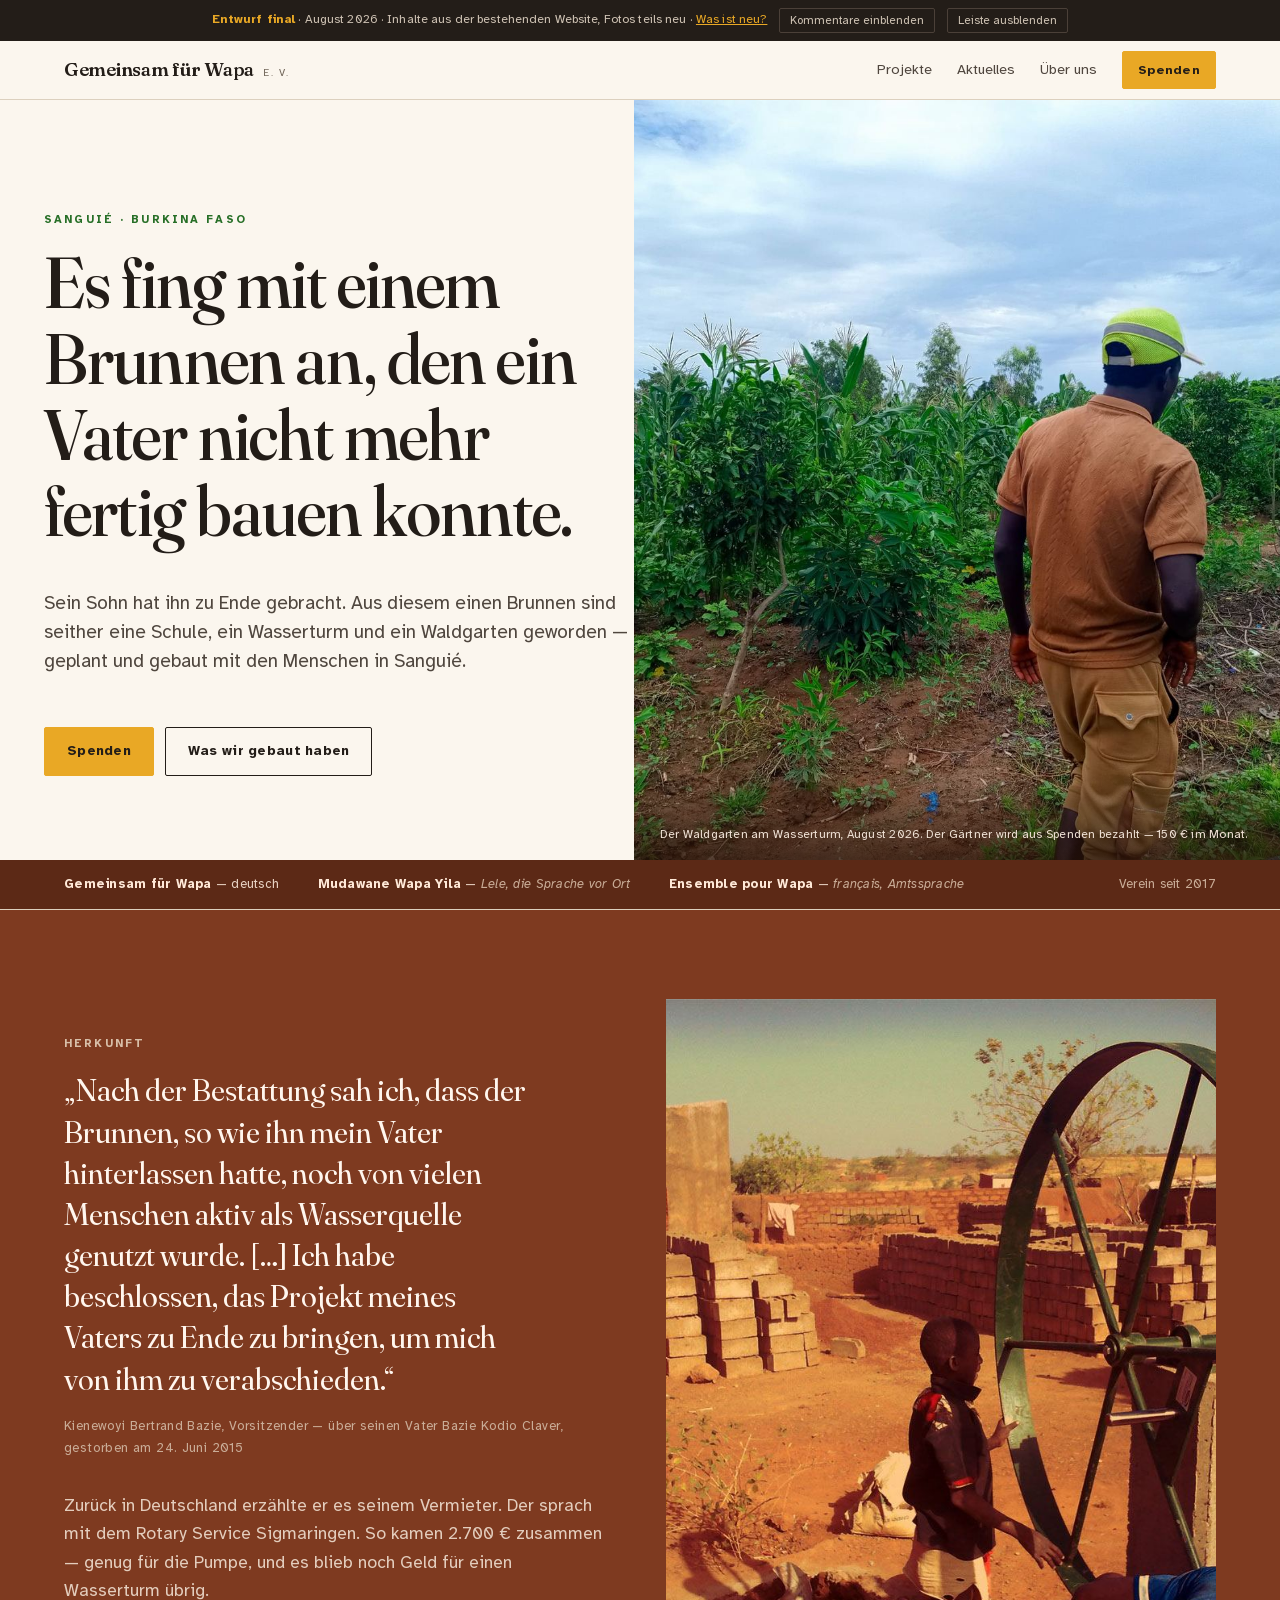
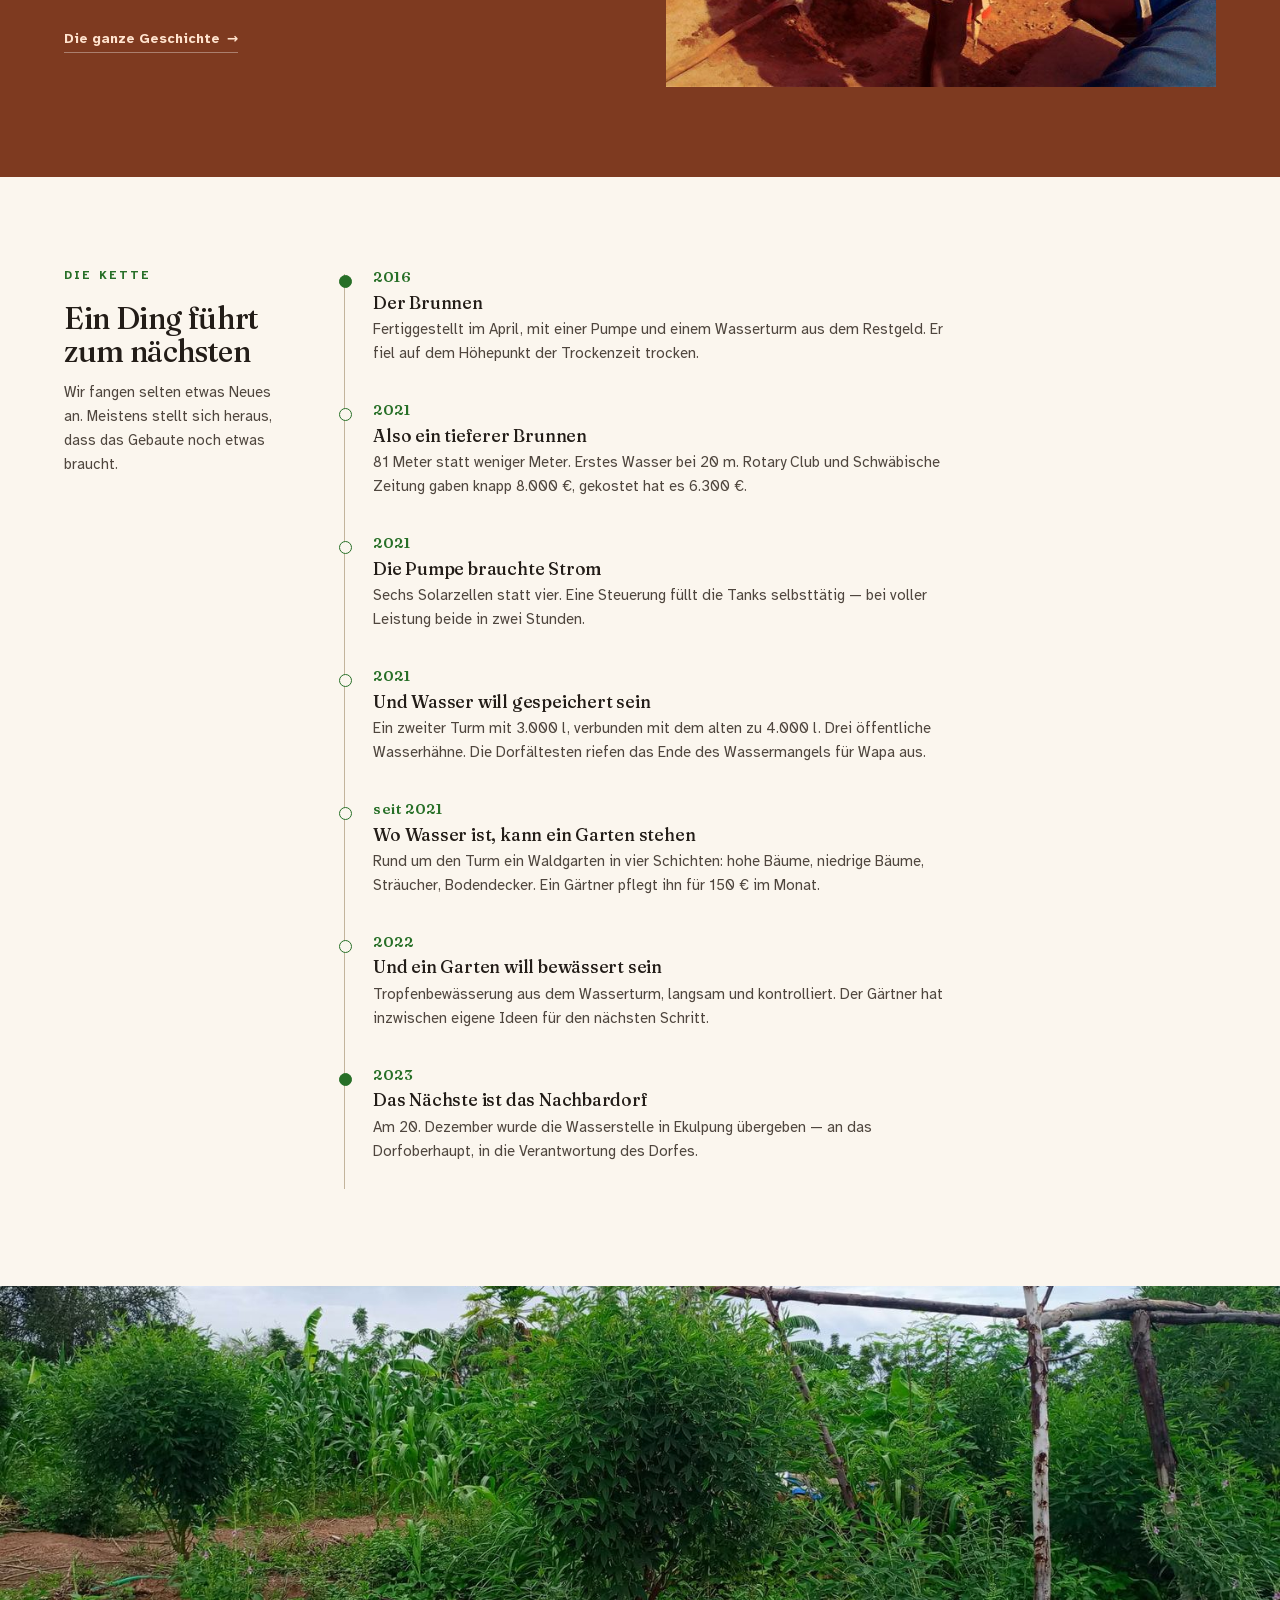
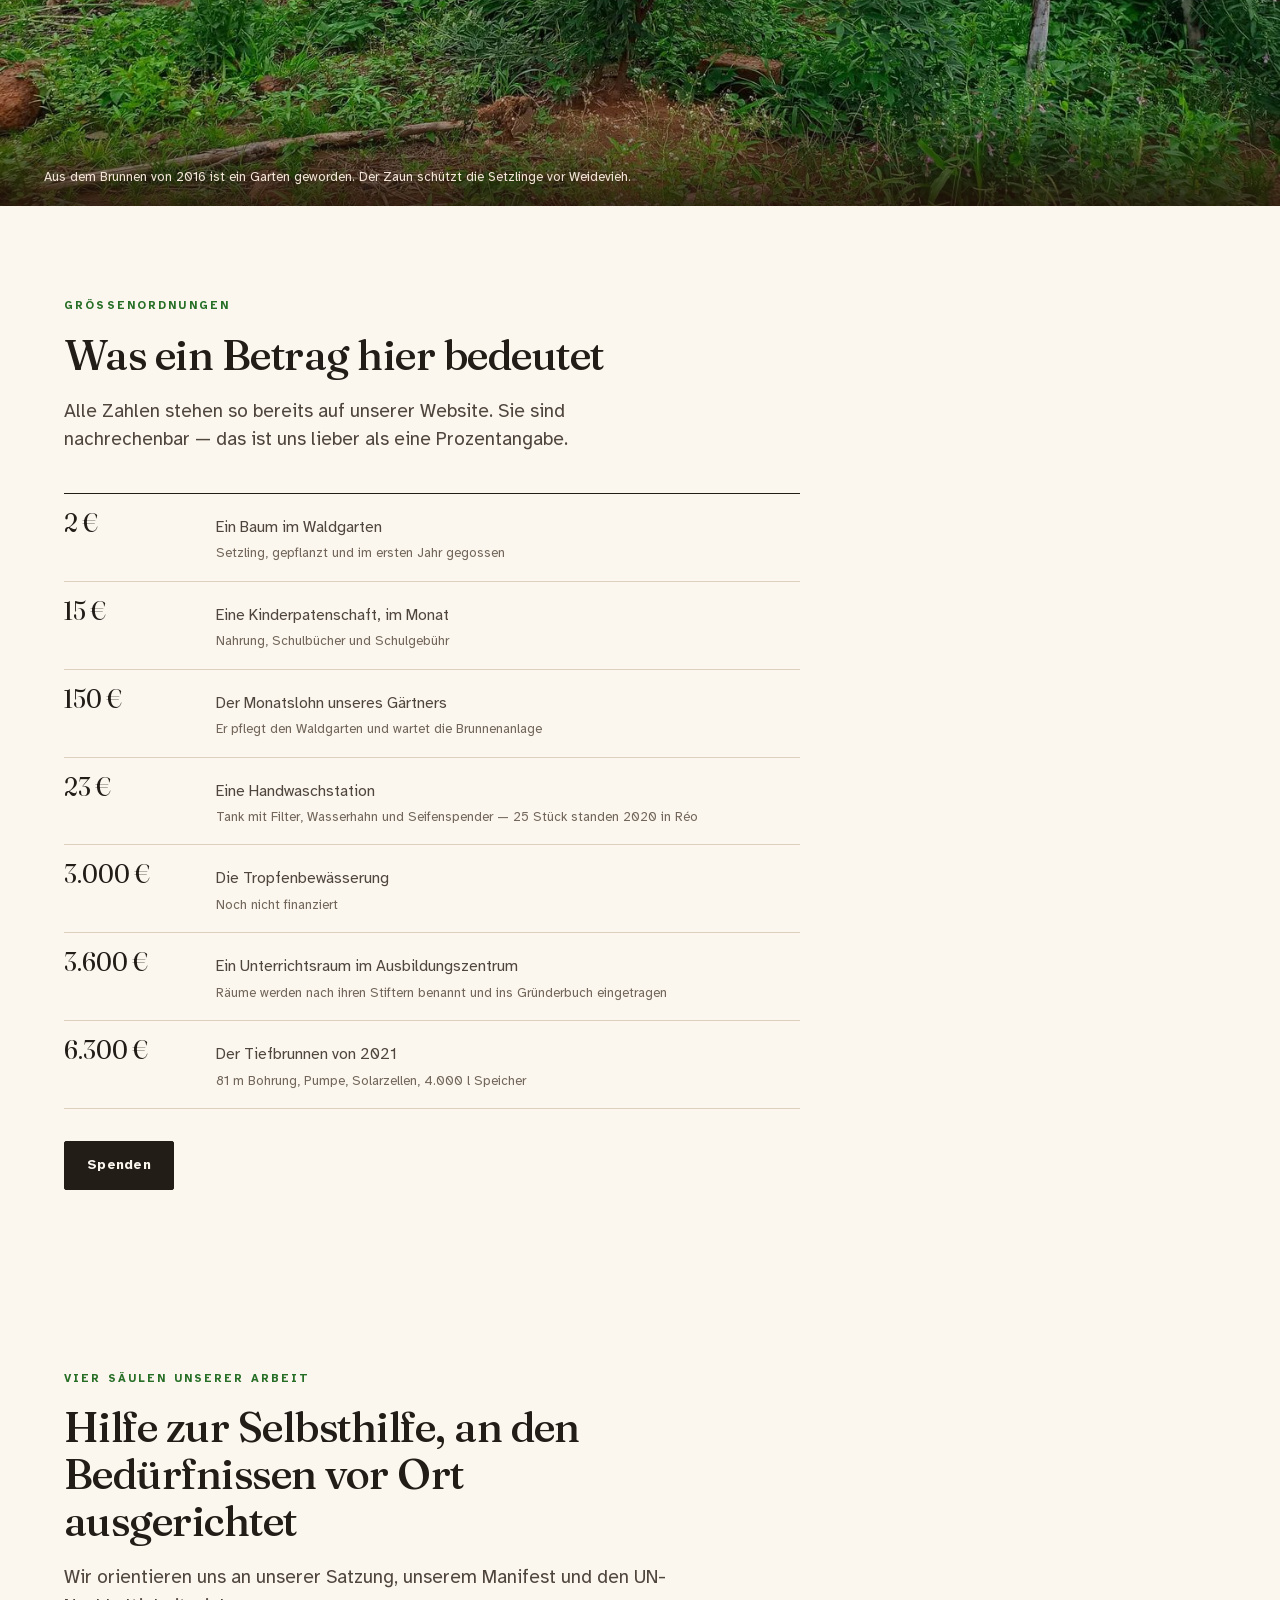
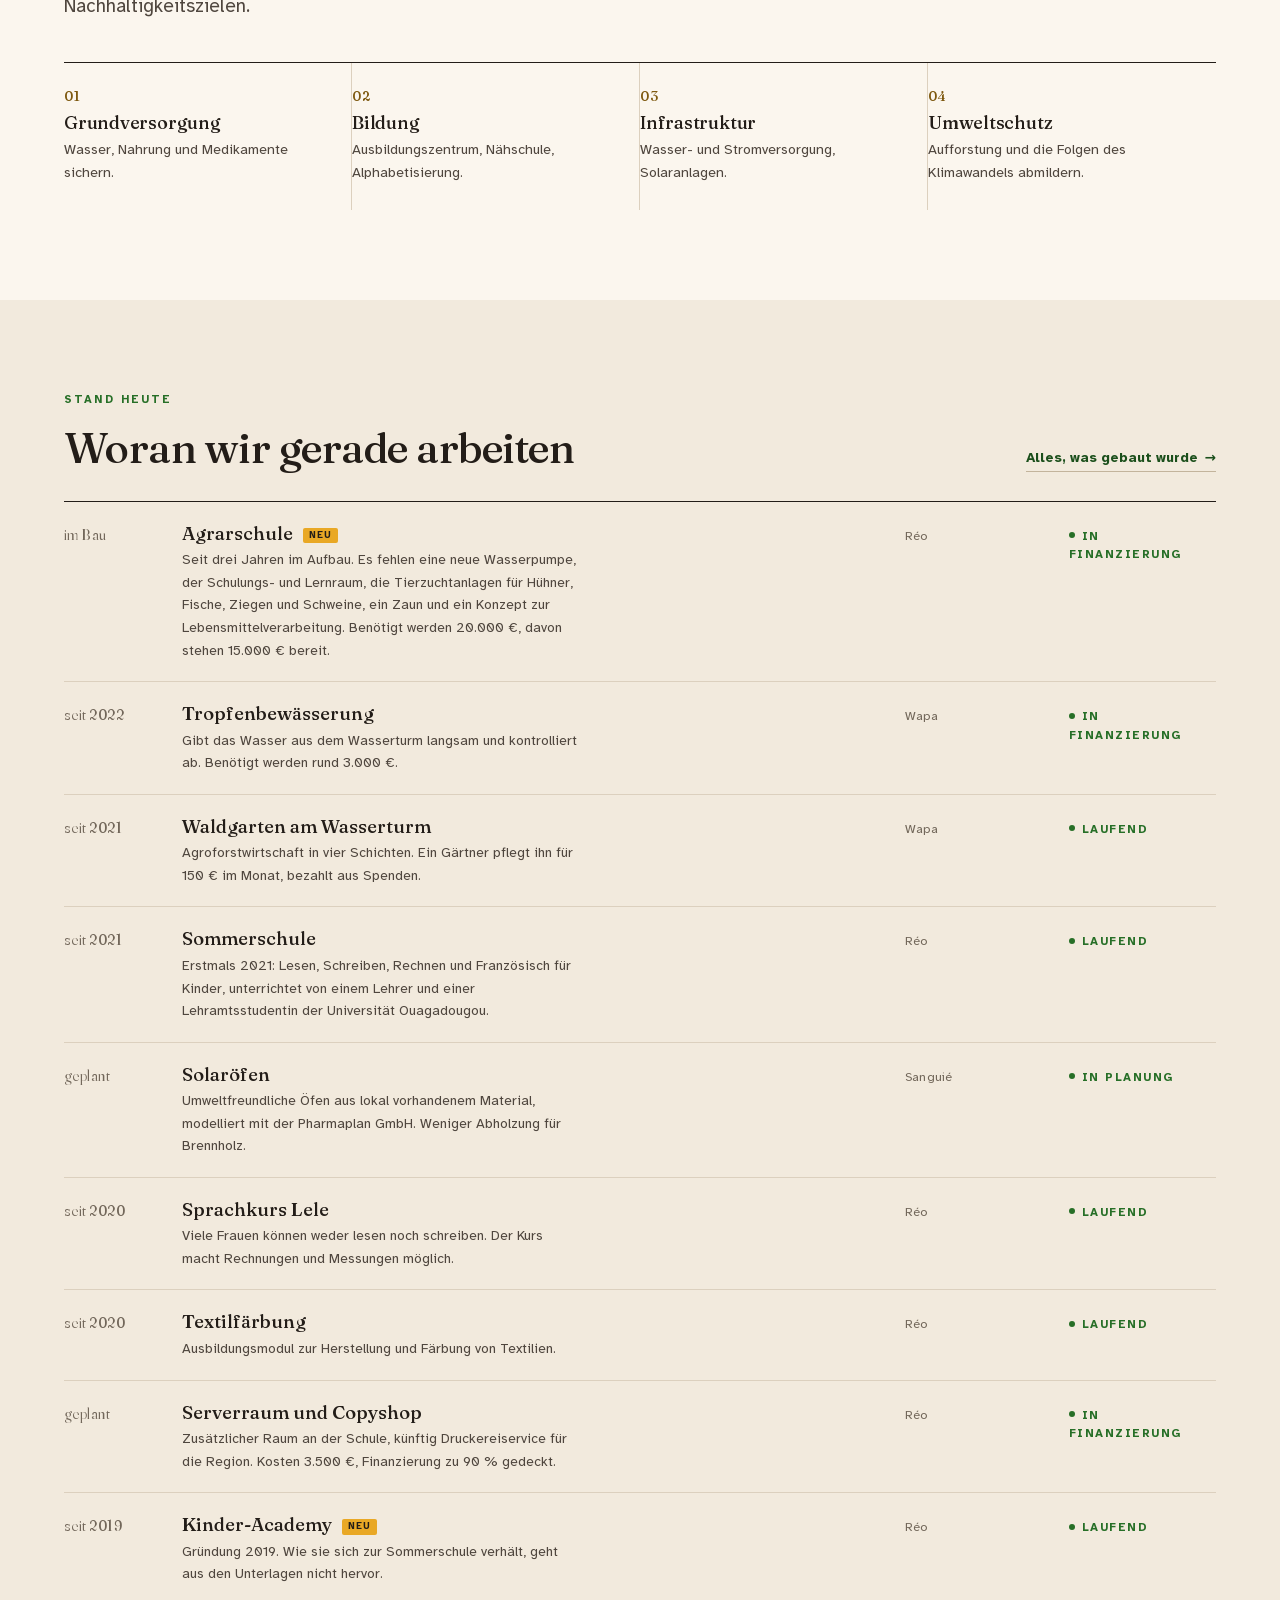
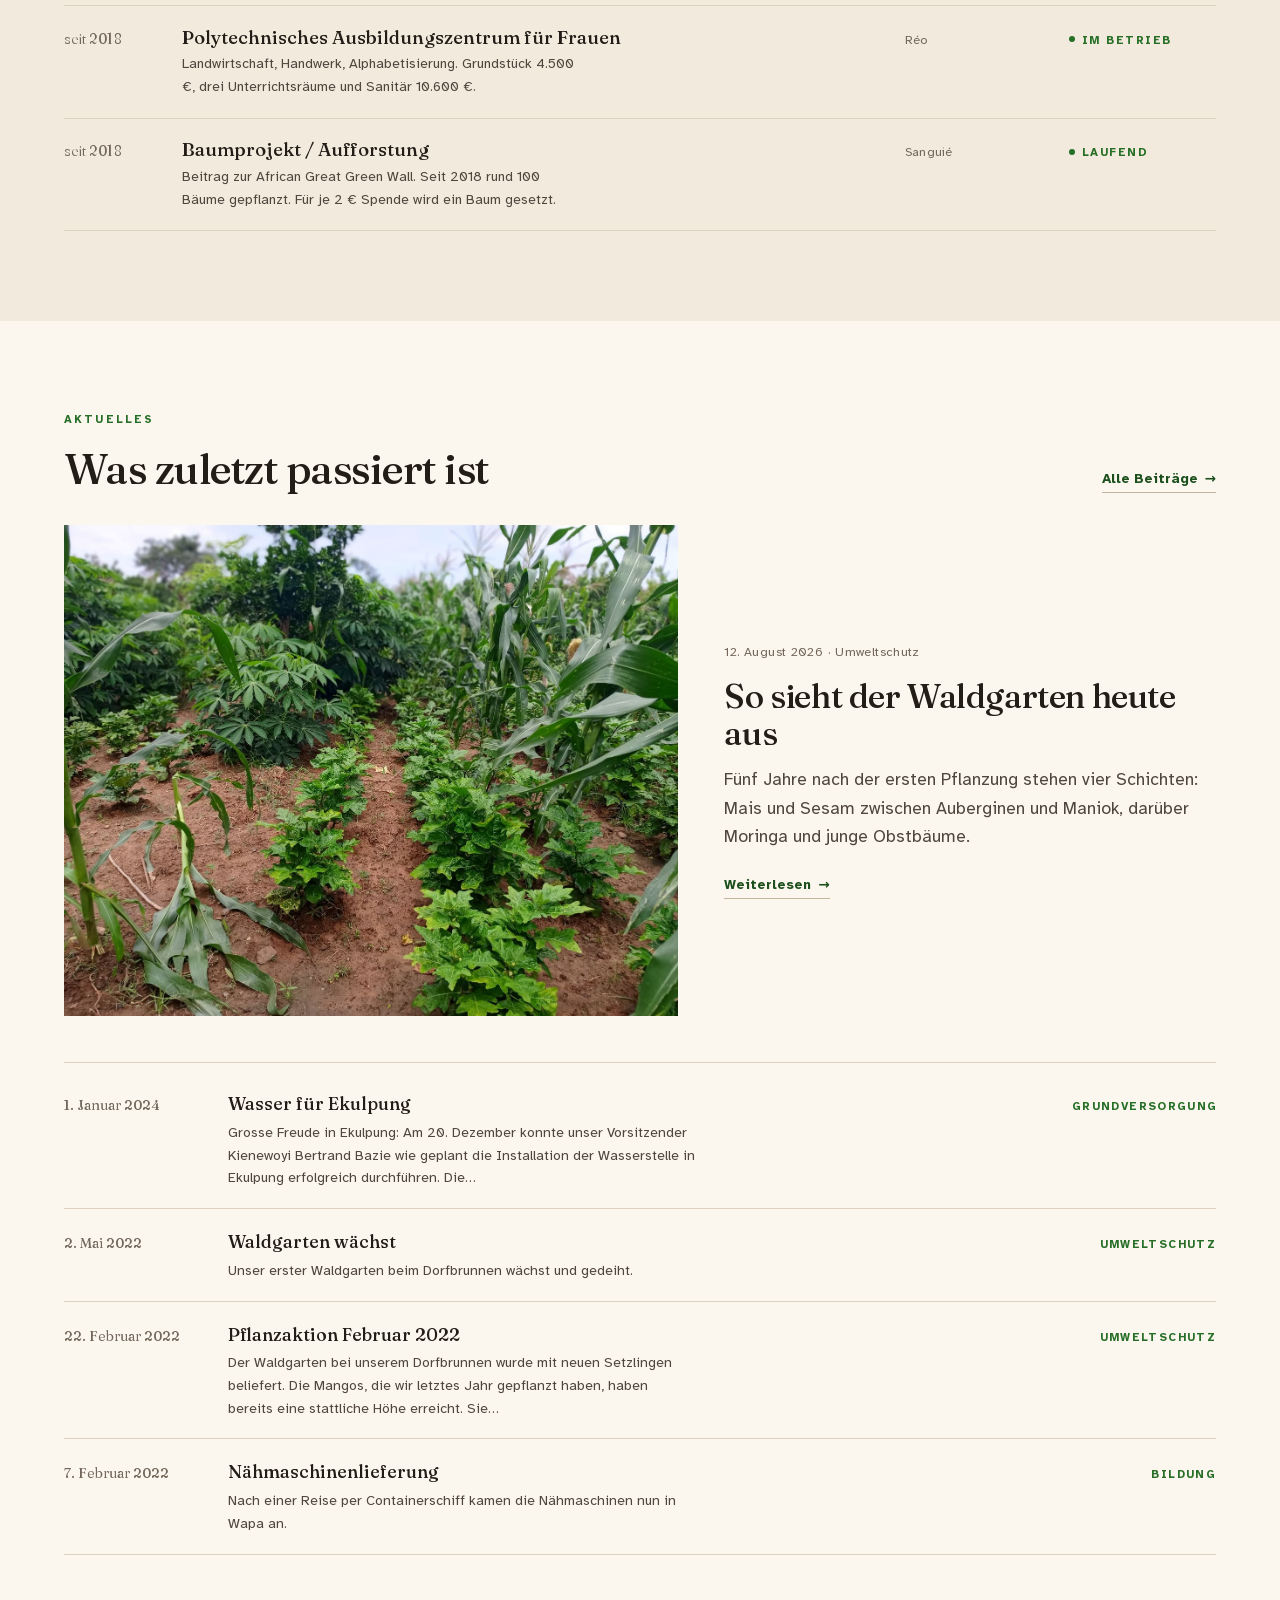
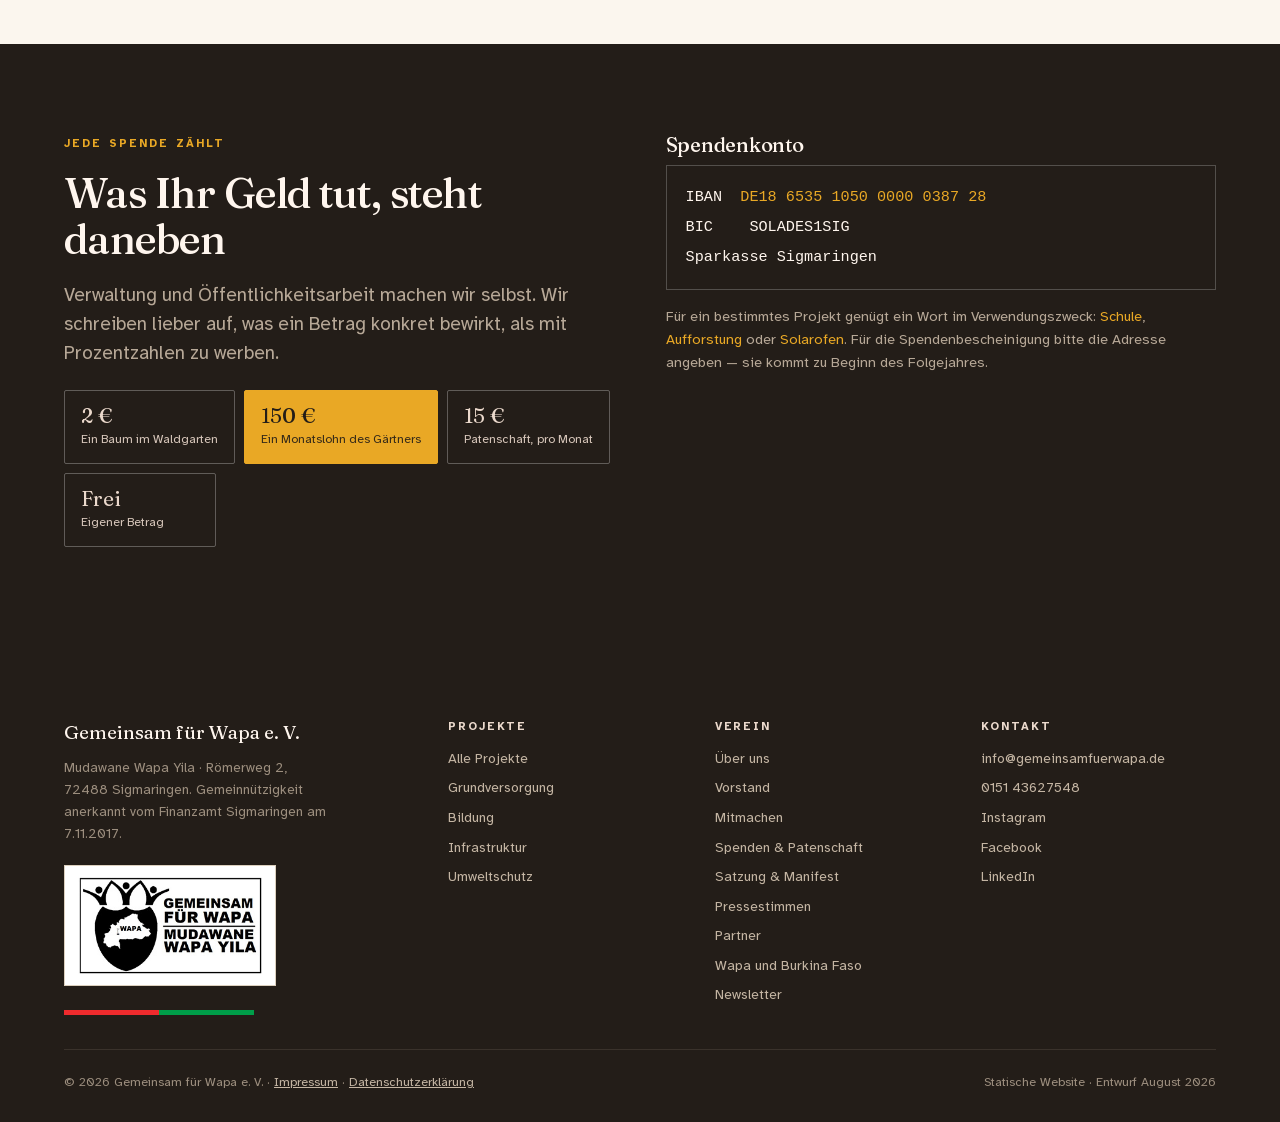
==== commit 5362653b: "Rueckmeldung 13.09. in die Quelle gezogen, index.html neu gebaut Die Aenderungen aus der Rueckmeldun" ====
--- a/index.html
+++ b/index.html
@@ -4,7 +4,20 @@
 <meta charset="utf-8">
 <meta name="robots" content="noindex, nofollow">
 <meta name="viewport" content="width=device-width, initial-scale=1">
-<title>Gemeinsam für Wapa — Website-Entwurf (final)</title>
+<title>Gemeinsam für Wapa — Website-Entwurf</title>
+<meta name="description" content="Entwurf für die neue Website von Gemeinsam für Wapa e. V. Aus einem Brunnen in Burkina Faso sind eine Schule, ein Wasserturm und ein Waldgarten geworden.">
+<meta name="author" content="Gemeinsam für Wapa e. V.">
+<!-- Vorschau beim Teilen in Messengern und E-Mail -->
+<link rel="canonical" href="https://marksmagister.github.io/wapa-website-entwurf/">
+<meta property="og:url" content="https://marksmagister.github.io/wapa-website-entwurf/">
+<meta property="og:type" content="website">
+<meta property="og:locale" content="de_DE">
+<meta property="og:title" content="Gemeinsam für Wapa — Website-Entwurf">
+<meta property="og:description" content="Entwurf für die neue Vereinswebsite. Aus einem Brunnen in Burkina Faso sind eine Schule, ein Wasserturm und ein Waldgarten geworden.">
+<meta property="og:image" content="https://marksmagister.github.io/wapa-website-entwurf/assets/fotos/20-32-45.jpg">
+<meta property="og:image:alt" content="Der Gärtner blickt über den Waldgarten am Wasserturm in Wapa">
+<meta name="twitter:card" content="summary_large_image">
+<meta name="theme-color" content="#7E3A20">
 <link rel="stylesheet" href="fonts.css">
 <style>
 /* =========================================================================
@@ -22,7 +35,7 @@
   --erde:#7E3A20; --erde-tief:#5C2916; --erde-hell:#B4592F; --erde-soft:#F3E2D8;
 
   /* wärmere Neutraltöne statt der kühlen Grautöne */
-  --ink:#231D18; --body:#4F463E; --leise:#847768;
+  --ink:#231D18; --body:#4F463E; --leise:#72675A;
   --papier:#FBF6EE; --papier2:#F2EADD; --linie:#DCD0BE; --linie-stark:#C3B49C;
 
   --max:1240px; --mess:34rem;
@@ -384,9 +397,32 @@
   border-top:1px solid var(--linie)}
 @media(max-width:640px){.mensch{grid-template-columns:1fr}.mportrait{max-width:11rem}}
 
+
+.quellen{font-size:.82rem;color:var(--leise);border-top:1px solid var(--linie);padding-top:.9rem;margin-top:1.8rem}
+
+
+/* =====================  TASTATURBEDIENUNG  =====================
+   Es gab bislang keine einzige Fokusregel. Die Voreinstellung des Browsers ist
+   auf hellem Grund gerade noch zu sehen, auf Laterit und Tinte praktisch nicht.
+   :focus-visible trifft nur die Tastatur, nicht den Mausklick. */
+:focus-visible{outline:3px solid var(--gruen);outline-offset:3px;border-radius:2px}
+.erde :focus-visible,.dunkel :focus-visible,#bar :focus-visible,footer :focus-visible{outline-color:var(--gold)}
+.hero-b :focus-visible{outline-color:#fff}
+
+/* Sprungmarke für Tastatur und Screenreader */
+.sprung{position:absolute;left:-9999px;top:0;z-index:100;background:var(--ink);color:var(--papier);
+  padding:12px 20px;text-decoration:none;font-weight:700;font-size:.9rem}
+.sprung:focus{left:0}
+
+@media (prefers-reduced-motion: reduce){
+  *,*::before,*::after{animation-duration:.01ms !important;transition-duration:.01ms !important}
+  html{scroll-behavior:auto}
+}
+
 /* =====================  ARTIKEL  ===================== */
 .artikel{max-width:38rem;margin-inline:auto}
 .artikel p{font-size:1.07rem;max-width:none}
+.artikel a{overflow-wrap:break-word}
 .artikel h2{font-size:1.6rem;margin-top:1.8em}
 .artikel img.gross{width:100%;aspect-ratio:16/9;object-fit:cover;margin:0 0 30px}
 .kopf{padding:clamp(38px,5vw,68px) 0 0}
@@ -446,6 +482,7 @@
 </head>
 <body class="clean">
 
+<a class="sprung" href="#app">Zum Inhalt springen</a>
 <div id="bar">
   <span><b>Entwurf final</b> · August 2026 · Inhalte aus der bestehenden Website, Fotos teils neu · <a href="#/neu" style="color:var(--gold)">Was ist neu?</a></span>
   <button onclick="document.body.classList.toggle('clean')">Kommentare einblenden</button>
@@ -458,7 +495,7 @@
       <span class="n">Gemeinsam für Wapa</span>
       <span class="s">e.&nbsp;V.</span>
     </a>
-    <nav class="menu" id="menu">
+    <nav class="menu" id="menu" aria-label="Hauptmenü">
       <a href="#/projekte">Projekte</a>
       <a href="#/aktuelles">Aktuelles</a>
       <a href="#/ueber-uns">Über uns</a>
@@ -468,7 +505,7 @@
   </div>
 </header>
 
-<main id="app"></main>
+<main id="app" tabindex="-1"></main>
 
 <footer>
   <div class="wrap">
@@ -497,6 +534,8 @@
         <a href="#/spenden">Spenden &amp; Patenschaft</a>
         <a href="#/satzung">Satzung &amp; Manifest</a>
         <a href="#/presse">Pressestimmen</a>
+        <a href="#/partner">Partner</a>
+        <a href="#/burkina-faso">Wapa und Burkina Faso</a>
         <a href="#/ueber-uns">Newsletter</a>
       </div>
       <div>
@@ -577,7 +616,8 @@
   sprachkurs: 'assets/archiv/sprachkurs.jpg',
   textil: 'assets/archiv/textil.jpg',
   pflanz: 'assets/archiv/pflanz.jpg',
-  garten: 'assets/archiv/garten.jpg'
+  garten: 'assets/archiv/garten.jpg',
+  baum: 'assets/archiv/baum.jpg'
 };
 
 /* --------------------------------------------------------------------------- */
@@ -610,7 +650,7 @@
   {y:2023, j:'2023', slug:'lagerraum-tierzucht', t:'Lagerraum und Schweinezucht', u:'Bau des Lagerraums, Beginn der Schweinezucht, Gründung der Arbeitsgruppe vor Ort.', o:'Réo', k:'Infrastruktur', s:'Abgeschlossen', img:B.agrarfeld, neu:'Projektbedarf 08/2026'},
   {y:2024, j:'2024', slug:'baeume-2024', t:'700 Bäume auf dem Gelände der Agrarschule', u:'Der Bestand auf dem Gelände der Agrarschule wurde auf 700 Bäume gebracht. Im Mai 2025 kamen 100 Setzlinge nach, weil aus der ersten Pflanzung einige eingegangen waren — 700 ist also der gepflegte Bestand, nicht die Summe aller Pflanzungen.', o:'Sanguié', k:'Umweltschutz', s:'Abgeschlossen', img:B.papaya, neu:'Projektbedarf 08/2026'},
   {y:2025, j:'2025', slug:'wasser-bankio', t:'Solar-Wasseranlage Bankio', u:'Im Oktober 2025 in Betrieb genommen. Christen und Muslime teilen sich die Wasserstelle — die Schwäbische Zeitung hat darüber berichtet.', o:'Bankio', k:'Grundversorgung', s:'Abgeschlossen', img:B.dorfWasser, neu:'Projektbedarf 08/2026 · Presse 11/2025'},
-  {y:2025, j:'2025', slug:'zweites-wassersystem', t:'Zweites Wassersystem', u:'In der Chronik für 2025 verzeichnet, zusammen mit 100 weiteren Bäumen. Ein Ort ist nicht angegeben.', o:'Sanguié', k:'Grundversorgung', s:'Abgeschlossen', img:null, neu:'Projektbedarf 08/2026'},
+  {y:2025, j:'2025', slug:'zweites-wassersystem', t:'Zweites Wassersystem', u:'In der Chronik für 2025 verzeichnet. Ein Ort ist nicht angegeben — vermutlich eine weitere Anlage in der Region Réo.', o:'Sanguié', k:'Grundversorgung', s:'Abgeschlossen', img:null, neu:'Projektbedarf 08/2026'},
   {y:2026, j:'im Bau', slug:'agrarschule', t:'Agrarschule', u:'Seit drei Jahren im Aufbau. Es fehlen eine neue Wasserpumpe, der Schulungs- und Lernraum, die Tierzuchtanlagen für Hühner, Fische, Ziegen und Schweine, ein Zaun und ein Konzept zur Lebensmittelverarbeitung. Benötigt werden 20.000 €, davon stehen 15.000 € bereit.', o:'Réo', k:'Bildung', s:'In Finanzierung', img:B.verarbeitung, neu:'Projektbedarf 08/2026'},
   {y:2023, j:'2023', slug:'wasserstelle-ekulpung', t:'Wasserstelle Ekulpung',             u:'Am 20. Dezember 2023 in Anwesenheit des Dorfoberhaupts übergeben und in die Verantwortung des Dorfes gelegt.', o:'Ekulpung', k:'Grundversorgung', s:'Abgeschlossen', img:B.ekulpung2}
 ];
@@ -658,7 +698,7 @@
  'lagerraum-tierzucht': `<p>2023 entstand der Lagerraum, die Schweinezucht begann, und vor Ort gründete sich eine Arbeitsgruppe, die den Betrieb trägt.</p>`,
  'pumpe-tukon': `<p>Nach Wapa die zweite Pumpenanlage. Die Vereinschronik verzeichnet sie für 2018; auf der bestehenden Website kommt Tukon nicht vor.</p>`,
  'kinder-academy': `<p>2019 gegründet. Aus den vorliegenden Unterlagen geht nicht hervor, wie sich die Kinder-Academy zur Sommerschule verhält — ob dasselbe Angebot gemeint ist oder zwei verschiedene.</p>`,
- 'zweites-wassersystem': `<p>Für 2025 verzeichnet die Chronik ein zweites Wassersystem, zusammen mit 100 weiteren Bäumen. Ein Ort ist nicht angegeben.</p>`,
+ 'zweites-wassersystem': `<p>Für 2025 verzeichnet die Chronik ein zweites Wassersystem. Ein Ort ist nicht angegeben — vermutlich eine weitere Anlage in der Region Réo. Das gehört geklärt, bevor der Eintrag öffentlich steht.</p>`,
  'wasserstelle-ekulpung': `<p>Am 20. Dezember 2023 konnte unser Vorsitzender die Installation der Wasserstelle in Ekulpung durchführen. Die Zapfstelle wurde in Anwesenheit des dortigen Vorstands und des Dorfoberhaupts offiziell freigegeben und in die Verantwortung des Dorfes übergeben.</p>
   <p>Ekulpung erhält damit den lang ersehnten Zugang zu fließendem Wasser.</p>`,
  'tropfenbewaesserung': `<p>Mit dem Waldgarten soll unter anderem die Aufforstung im Sahel vorangebracht werden. Beim neuen Brunnen ist dafür ein Pilotprojekt gestartet: Eine Tropfenbewässerung gibt das Wasser aus dem Wasserturm langsam und kontrolliert ab. Benötigt werden dafür rund 3.000 Euro.</p>
@@ -696,7 +736,7 @@
    u:null, archiv:'http://web.archive.org/web/20220625040048/https://www.schwaebische.de/landkreis/landkreis-sigmaringen/sigmaringen_artikel,-eine-mauer-fuer-mehr-schutz-_arid,11302226.html',
    stand:'vom Verlag entfernt', projekt:'ausbildungszentrum'},
   {q:'Schwäbische Zeitung', d:'27. Dezember 2020', t:'Verein hilft Dorf in Burkina Faso beim Pflanzen von Bäumen',
-   u:null, archiv:'http://web.archive.org/web/20220625051041/https://www.schwaebische.de/landkreis/landkreis-sigmaringen/sigmaringen_artikel,-verein-hilft-dorf-in-burkina-faso-beim-pflanzen-von-baeumen-_arid,11309470.html',
+   u:null, archiv:'http://web.archive.org/web/20220625051041/https://www.schwaebische.de/regional/sigmaringen/sigmaringen/baeume-mit-mehrfachem-nutzen-166198',
    stand:'vom Verlag entfernt', projekt:'baumprojekt'}
 ];
 
@@ -754,29 +794,18 @@
      <p>Unterstützen Sie uns mit einer Spende! Bereits sehr kleine Beträge werden von uns direkt für neue Setzlinge ausgegeben.</p>
      <p><a href="#/spenden" rel="noopener" style="text-decoration:underline">SPENDEN</a></p>
      <p>Oder werden Sie Fan unseres Auftritts bei Betterplace:</p>
-     <p><a href="https://www.betterplace.org/de/projects/95699-aufforstung-im-sahel" rel="noopener" style="text-decoration:underline">https://www.betterplace.org/de/projects/95699-aufforstung-im-sahel</a></p>
-     <p><a href="#/projekte" rel="noopener" style="text-decoration:underline">Link</a></p>
-     <p><a href="#/projekte" rel="noopener" style="text-decoration:underline">Link</a></p>
-     <p><a href="#/projekte" rel="noopener" style="text-decoration:underline">Link</a></p>
-     <p><a href="#/projekte" rel="noopener" style="text-decoration:underline">Link</a></p>`},
+     <p><a href="https://www.betterplace.org/de/projects/95699-aufforstung-im-sahel" rel="noopener" style="text-decoration:underline">Aufforstung im Sahel bei Betterplace</a></p>
+     `},
   {slug:'naehmaschinenlieferung', alt:'naehmaschinenlieferung', t:"Nähmaschinenlieferung", k:'Bildung', d:'7. Februar 2022', a:'Thomas Harnisch', img:B.naeh,
    x:"Nach einer Reise per Containerschiff kamen die Nähmaschinen nun in Wapa an.",
    body:`<h2>Lieferung der Nähmaschinenspende</h2>
      <p>Nach einer Reise per Containerschiff kamen die Nähmaschinen nun in Wapa an.</p>
-     <p><a href="#/projekte" rel="noopener" style="text-decoration:underline">Link</a></p>
-     <p><a href="#/projekte" rel="noopener" style="text-decoration:underline">Link</a></p>
-     <p><a href="#/projekte" rel="noopener" style="text-decoration:underline">Link</a></p>
-     <p><a href="#/projekte" rel="noopener" style="text-decoration:underline">Link</a></p>
-     <p><a href="#/projekte" rel="noopener" style="text-decoration:underline">Link</a></p>
-     <p><a href="#/projekte" rel="noopener" style="text-decoration:underline">Link</a></p>
-     <p><a href="#/projekte" rel="noopener" style="text-decoration:underline">Link</a></p>
-     <p><a href="#/projekte" rel="noopener" style="text-decoration:underline">Link</a></p>
-     <p><a href="#/projekte" rel="noopener" style="text-decoration:underline">Link</a></p>`},
+     `},
   {slug:'garten-am-wasserturm', alt:'news_garten', t:"Garten am Wasserturm", k:'Umweltschutz', d:'21. August 2021', a:'Thomas Harnisch', img:B.garten,
    x:"Nachdem der neue nebst erfolgreich in Betrieb genommen wurde haben wir nun mit der Anlage des Gartens begonnen. Dieser ist in unmittelbarer Nähe des Wasserturms, sodass die…",
    body:`<p>Nachdem der neue <a href="#/projekte" rel="noopener" style="text-decoration:underline">Brunnen</a> nebst <a href="#/projekt/solaranlage" rel="noopener" style="text-decoration:underline">Solaranlage und Wasserturm</a> erfolgreich in Betrieb genommen wurde haben wir nun mit der Anlage des Gartens begonnen. Dieser ist in unmittelbarer Nähe des Wasserturms, sodass die Bewässerung ganzjährig sichergestellt ist. Wir haben zwei Gärtner engagiert, die sich um den Garten und die Wartung der Brunnenanlage kümmern. Sie wurden in der Pflege von Setzlingen ausgebildet und werden aktuell aus Vereinsmitteln bezahlt. In Zukunft sollen die Erträge des Gartens ihre Löhne finanzieren.</p>
      <p>Wie immer freuen wir uns über <a href="#/spenden" rel="noopener" style="text-decoration:underline">Spenden</a>!</p>
-     <p>Hier der <a href="#/projekte" rel="noopener" style="text-decoration:underline">Link</a> zur Projektseite</p>`},
+     <p>Hier der  zur Projektseite</p>`},
   {slug:'brunnenbau-fertiggestellt', alt:'brunnenbau2', t:"Brunnenbau fertiggestellt", k:'Infrastruktur', d:'5. April 2021', a:'Thomas Harnisch', img:B.wasserturm,
    x:"Der Brunnenbau wurde am Osterwochenende beendet. Eine wirklich tolle Leistung! Mithilfe öffentlich zugänglicher Wasserhähne und einer Straße dorthin können sich die Menschen vor Ort…",
    body:`<p>Der Brunnenbau wurde am Osterwochenende beendet. Eine wirklich tolle Leistung! Mithilfe öffentlich zugänglicher Wasserhähne und einer Straße dorthin können sich die Menschen vor Ort mit frischem Trinkwasser versorgen.</p>
@@ -784,52 +813,38 @@
      <p>Die Pumpe ist in 50 m Tiefe installiert. Bei guten Bedingungen schafft sie 2 Kubikmeter/h. Dafür wurden anstatt 4 Solarzellen 6 installiert. Der neue Tank hat ein Volumen von 3000 anstatt 2000 Litern. Der alte Tank hat ein Volumen von 1000 Litern. Beide Tanks wurden gemeinsam mit dem Brunnen verbunden, insgesamt stehen jetzt also 4000 Liter zur Verfügung. Der Öffentlichkeit wurden drei Wasserhähne zur Verfügung gestellt.</p>
      <p>Das Geld wurde uns vom Rotary Club Anfang des Jahres zur Verfügung gestellt und bereits jetzt ist das Projekt fertiggestellt.</p>
      <p>Wir sind alle mächtig stolz!! 😀</p>
-     <p><a href="#/projekte" rel="noopener" style="text-decoration:underline">Link</a></p>
-     <p><a href="#/projekte" rel="noopener" style="text-decoration:underline">Link</a></p>
-     <p><a href="#/projekte" rel="noopener" style="text-decoration:underline">Link</a></p>
-     <p><a href="#/projekte" rel="noopener" style="text-decoration:underline">Link</a></p>
-     <p><a href="#/projekte" rel="noopener" style="text-decoration:underline">Link</a></p>`},
+     `},
   {slug:'brunnenbau-beginnt', alt:'brunnenbau', t:"Neuer Brunnenbau", k:'Infrastruktur', d:'30. März 2021', a:'Thomas Harnisch', img:B.turmKran,
    x:"Unser großes Projekt für 2021 wird der Bau dieses Brunnens sein. Er wird voraussichtlich etwa 80 Meter tief und dringt damit sicher in ein Aquifer, das auch in der Trockenzeit noch…",
    body:`<p>Unser großes Projekt für 2021 wird der Bau dieses Brunnens sein. Er wird voraussichtlich etwa 80 Meter tief und dringt damit sicher in ein Aquifer, das auch in der Trockenzeit noch Grundwasser führt.</p>
      <p>Der Brunnen soll durch eine Solarbetriebene Pumpe betrieben werden, welche das Wasser dann in ein Reservoir in Form eines voraussichtlich etwa 300 Kubikmeter großen Wasserturms fördert, ähnlich unserem ersten Brunnen in Wapa.</p>
      <p>Ist der Brunnen in Betrieb soll er die Menschen der Umgebung kostenfrei mit Trinkwasser versorgen.</p>
      <p>Gleichzeitig soll in seiner Umgebung ein erster kleiner Waldgarten angelegt werden welcher den ersten Testlauf für unseren zukünftigen, größeren Waldgarten darstellt.</p>
-     <p><a href="#/projekte" rel="noopener" style="text-decoration:underline">Link</a></p>
-     <p><a href="#/projekte" rel="noopener" style="text-decoration:underline">Link</a></p>
-     <p><a href="#/projekte" rel="noopener" style="text-decoration:underline">Link</a></p>
-     <p><a href="#/projekte" rel="noopener" style="text-decoration:underline">Link</a></p>
-     <p><a href="#/projekte" rel="noopener" style="text-decoration:underline">Link</a></p>`},
+     `},
   {slug:'schulausbau', alt:'schulausbau', t:"Schulausbau", k:'Bildung', d:'4. Januar 2021', a:'Thomas Harnisch', img:B.zentrum,
    x:"Der Ausbau der Schule schreitet voran. Hier sind einige Impressionen von der Baustelle. Ziegel und Fundament: Alles Handarbeit…",
    body:`<h2>Ausbau der Schule</h2>
      <p>Der Ausbau der Schule schreitet voran. Hier sind einige Impressionen von der Baustelle. Ziegel und Fundament: Alles Handarbeit…</p>
-     <p><a href="#/projekte" rel="noopener" style="text-decoration:underline">Link</a></p>
-     <p><a href="#/projekte" rel="noopener" style="text-decoration:underline">Link</a></p>
-     <p><a href="#/projekte" rel="noopener" style="text-decoration:underline">Link</a></p>`},
+     `},
   {slug:'neujahr-2021', alt:'7369-2', t:"Frohes neues Jahr 2021", k:'Verein', d:'1. Januar 2021', a:'Vorstand', img:null,
    x:"Wir wünschen allen Unterstützern, Freunden und natürlich jedem sonst ein frohes neues Jahr! Auch 2021 haben wir wieder viel vor: Zertifizierung der Schule, nächste Schritte im…",
    body:`<p>Wir wünschen allen Unterstützern, Freunden und natürlich jedem sonst ein frohes neues Jahr! Auch 2021 haben wir wieder viel vor: Zertifizierung der Schule, nächste Schritte im Projekt Waldgarten, Interviews mit Beteiligten und Interessenten aus Burkina Faso, und und und…</p>
      <p>Wir halten euch auf dem Laufenden!</p>`},
   {slug:'bericht-baumprojekt-2020', alt:'artikel-baumprojekt-dezember-2020', t:"Bericht über das Baumprojekt", k:'Umweltschutz', d:'27. Dezember 2020', a:'Vorstand', img:B.baum,
-   x:"",
-   body:`<p><a href="https://www.schwaebische.de/landkreis/landkreis-sigmaringen/sigmaringen_artikel,-verein-hilft-dorf-in-burkina-faso-beim-pflanzen-von-baeumen-_arid,11309470.html" rel="noopener" style="text-decoration:underline">Link</a></p>
-     <h2>Corona Spendenaktion</h2>
-     <p>Die Schwäbische Zeitung hat sich einmal mehr als wertvolle Unterstützerin unseres Vereins erwiesen und berichtete im Dezember von unserem Aufforstungsprojekt. Dies wird nach der sehr erfolgreichen Umsetzung unseres <a href="#/projekt/ausbildungszentrum" rel="noopener" style="text-decoration:underline">Schulprojekts</a> das nächste größere Projekt. Details dazu finden Sie <a href="#/projekt/baumprojekt" rel="noopener" style="text-decoration:underline">hier</a>.</p>
-     <p>Den Link zum vollständigen Artikel finden Sie <a href="https://www.schwaebische.de/landkreis/landkreis-sigmaringen/sigmaringen_artikel,-verein-hilft-dorf-in-burkina-faso-beim-pflanzen-von-baeumen-_arid,11309470.html" rel="noopener" style="text-decoration:underline">hier</a>.</p>`},
+   x:"Die Schwäbische Zeitung berichtete im Dezember von unserem Aufforstungsprojekt — nach dem Schulprojekt das nächste größere Vorhaben.",
+   body:`<p>Die Schwäbische Zeitung hat sich einmal mehr als wertvolle Unterstützerin unseres Vereins erwiesen und berichtete im Dezember von unserem Aufforstungsprojekt. Dies wird nach der sehr erfolgreichen Umsetzung unseres <a href="#/projekt/ausbildungszentrum" rel="noopener" style="text-decoration:underline">Schulprojekts</a> das nächste größere Projekt. Details dazu finden Sie <a href="#/projekt/baumprojekt" rel="noopener" style="text-decoration:underline">hier</a>.</p>
+     <p>Den Link zum vollständigen Artikel finden Sie <a href="https://www.schwaebische.de/regional/sigmaringen/sigmaringen/baeume-mit-mehrfachem-nutzen-166198" rel="noopener" style="text-decoration:underline">hier</a>.</p>`},
   {slug:'mauer-fuer-die-schule', alt:'mauer-fuer-die-schule', t:"Mauer für die Schule", k:'Bildung', d:'26. Dezember 2020', a:'Vorstand', img:B.zentrum,
    x:"Ein Artikel aus der Schwäbischen Zeitung für die Weihnachtsspendenaktion. Unter anderem ist der Bau der Schutzmauer um unsere Schule geplant. .",
    body:`<h2>Eine Mauer für mehr Schutz</h2>
      <p>Ein Artikel aus der Schwäbischen Zeitung für die Weihnachtsspendenaktion. Unter anderem ist der Bau der Schutzmauer um unsere Schule geplant. <a href="https://www.schwaebische.de/landkreis/landkreis-sigmaringen/sigmaringen_artikel,-eine-mauer-fuer-mehr-schutz-_arid,11302226.html" rel="noopener" style="text-decoration:underline">Hier der Link zu dem Artikel</a>.</p>`},
   {slug:'schulprojekt-abschluss', alt:'schulprojekt', t:"Schulprojekt: die letzte Phase", k:'Bildung', d:'7. Dezember 2020', a:'Vorstand', img:B.zentrum,
    x:"Unser Schulprojekt geht formal in die letzte Phase. Mit dem Bau der Schutzmauer und einiger weiterer Maßnahmen werden alle Auflagen erfüllt, damit die Schule die staatliche…",
-   body:`<h2>Schulprojekt Abschluss</h2>
-     <p>Unser Schulprojekt geht formal in die letzte Phase. Mit dem Bau der Schutzmauer und einiger weiterer Maßnahmen werden alle Auflagen erfüllt, damit die Schule die staatliche Zulassung erhält. Hierzu gab es auch einen <a href="https://www.schwaebische.de/landkreis/landkreis-sigmaringen/sigmaringen_artikel,-eine-mauer-fuer-mehr-schutz-_arid,11302226.html" rel="noopener" style="text-decoration:underline">Artikel</a> in der Schwäbischen Zeitung. Hier finden Sie auch den Aufrauf zu der Weihnachts-Spendenaktion.</p>
-     <p><a href="#/projekte" rel="noopener" style="text-decoration:underline">Link</a></p>`},
+   body:`<p>Unser Schulprojekt geht formal in die letzte Phase. Mit dem Bau der Schutzmauer und einiger weiterer Maßnahmen werden alle Auflagen erfüllt, damit die Schule die staatliche Zulassung erhält. Hierzu gab es auch einen <a href="https://www.schwaebische.de/landkreis/landkreis-sigmaringen/sigmaringen_artikel,-eine-mauer-fuer-mehr-schutz-_arid,11302226.html" rel="noopener" style="text-decoration:underline">Artikel</a> in der Schwäbischen Zeitung. Hier finden Sie auch den Aufrauf zu der Weihnachts-Spendenaktion.</p>
+     `},
   {slug:'corona-zwei-hilfsprojekte', alt:'corona-spendenaktion-2', t:"Zwei Hilfsprojekte umgesetzt", k:'Grundversorgung', d:'29. August 2020', a:'Vorstand', img:B.seife,
    x:"Liebe Vereinsmitglieder, die Nachrichten sind voll von negativen Mitteilungen rund um die Coronakrise. Wir sind sehr froh, dass wir an dieser Stelle eine positive Rückmeldung aus…",
-   body:`<h2>Corona Spendenaktion</h2>
-     <p>Liebe Vereinsmitglieder, die Nachrichten sind voll von negativen Mitteilungen rund um die Coronakrise. Wir sind sehr froh, dass wir an dieser Stelle eine positive Rückmeldung aus Wapa / Burkina Faso geben können.</p>
+   body:`<p>Liebe Vereinsmitglieder, die Nachrichten sind voll von negativen Mitteilungen rund um die Coronakrise. Wir sind sehr froh, dass wir an dieser Stelle eine positive Rückmeldung aus Wapa / Burkina Faso geben können.</p>
      <p>Wir hatten Sie und euch vor einigen Wochen um eine Spende für unsere Mitmenschen in Wapa gebeten, um die Folgen der Corona-Thematik dort etwas abmildern zu können. Dank der wundervollen, großzügigen Resonanz auf diesen Aufruf konnten zwei Hilfsprojekte realisiert werden!</p>
      <p>Im ersten Schritt wurden im April Wasserspender und Seifen an öffentliche Orte in Réo und Wapa gebracht. Zudem wurde Getreide an Bedürftige verteilt.</p>
      <p>Im vergangenen Monat wurden erneut 1,5 Tonnen Getreide eingekauft und dieses wurde wieder an bedürftige Menschen verteilt, sodass 60 Personen einige Zeit lang davon zehren können.</p>
@@ -843,22 +858,18 @@
      <p>Herzlichen Dank an alle Spender!</p>
      <p>Mit den Spenden wurden zusätzlich 1,5 Tonnen Getreide gekauft, welche in 25kg Einheiten an insgesamt 60 Haushalte verteilt wurden. So wurde einer Hungersnot vorgebeugt, die durch Ernteausfälle infolge von fehlenden Arbeitskräften auf den Feldern durch eine Covid-19 Erkrankung zu erwarten war.</p>
      <p>Alle Empfänger haben den Spendenempfang quittiert sodass vollständige Transparenz herrscht. Aus Datenschutzgründen können wir diese Liste natürlich nicht veröffentlichen.</p>
-     <p><a href="#/projekte" rel="noopener" style="text-decoration:underline">Link</a></p>
-     <p><a href="#/projekte" rel="noopener" style="text-decoration:underline">Link</a></p>
-     <p><a href="#/projekte" rel="noopener" style="text-decoration:underline">Link</a></p>`},
+     `},
   {slug:'corona-erste-erfolge', alt:'1360-2', t:"Corona Spendenaktion – Erste Erfolge", k:'Grundversorgung', d:'15. April 2020', a:'Vorstand', img:B.seife,
    x:"Nach unserem letzten Spendenaufruf sind schon einige Gelder zusammen gekommen. Die genauen Zahlen folgen in Kürze. Mit dem Geld konnten schon 25 provisorische Wasserspender gekauft…",
    body:`<p>Nach unserem letzten Spendenaufruf sind schon einige Gelder zusammen gekommen. Die genauen Zahlen folgen in Kürze. Mit dem Geld konnten schon 25 provisorische Wasserspender gekauft werden, die an öffentlichen Orten in und um Réo aufgestellt werden.</p>
-     <p><a href="#/projekte" rel="noopener" style="text-decoration:underline">Link</a></p>
-     <p><a href="#/projekte" rel="noopener" style="text-decoration:underline">Link</a></p>
-     <p><a href="#/projekte" rel="noopener" style="text-decoration:underline">Link</a></p>`},
+     `},
   {slug:'corona-spendenaufruf', alt:'corona-spendenaktion', t:"Corona Spendenaktion", k:'Grundversorgung', d:'2. April 2020', a:'Vorstand', img:B.seife,
    x:"Wie zu erwarten war hat das Coronavirus nun auch Burkina Faso erreicht. Anders als in Deutschland mangelt es dort nicht nur an Klopapier, sondern leider an der gesamten für diese…",
    body:`<p>Wie zu erwarten war hat das Coronavirus nun auch Burkina Faso erreicht. Anders als in Deutschland mangelt es dort nicht nur an Klopapier, sondern leider an der gesamten für diese Situation so wichtigen Infrastruktur. Es gibt in der Provinz von Wapa keine (!!) Beatmungsplätze, kaum Tests und eine äußerst lückenhafte Hygieneausstattung. Daher ist die Verhinderung einer Ausbreitung des Virus hier ganz besonders wichtig.</p>
      <p>Unser Vorsitzender Bertrand wurde vom Bürgermeister von Réo um Hilfe gebeten und hat diese natürlich zugesichert.</p>
      <p>Unser Verein hat sich dem Ziel verschrieben, allgemeine Hilfe in der Region zu leisten und insbesondere die Hygienebedingungen zu verbessern. Die Ausbildung in Seifenherstellung und der Bau unseres polytechnischen Ausbildungszentrums waren wichtige Meilensteine auf diesem Weg. Dabei ist jeder Euro direkt für die Projekte ausgegeben worden und die hohe Nachfrage der örtlichen Bevölkerung spricht dafür, dass das Geld auch sinnvoll eingesetzt wurde. Die Menschen dort sehen echte Verbesserung durch unsere Arbeit. Jetzt können wir erneut einen wichtigen Beitrag leisten. Und das Beste daran: es ist tatsächlich nur Geld was benötigt wird. Keine Zeit, keine Planung, Organisation oder Hirnschmalz, einfach nur Geld.</p>
      <p>Wir wollen möglichst viele mobile, provisorische Waschbecken mit Seifenspender an öffentlichen Plätzen aufstellen. Es handelt sich um ein bewährtes System, bestehend aus einem Tank mit Wasserfilter und Reservoir an dessen unterem Ende ein Wasserhahn montiert ist. Daneben steht ein Seifenspender. Eine Station dieser Art kostet 23€. Weiterhin sollen Getreidevorräte aufgestockt werden um die zu erwartende Lebensmittelknappheit abzumildern.</p>
-     <p><a href="#/projekte" rel="noopener" style="text-decoration:underline">Link</a></p>`},
+     `},
   {slug:'nachruf-marlis-schmitt-sickinger', alt:'nachruf-mitgruenderin-marlis-schmitt-sickinger', t:"Nachruf Mitgründerin Marlis Schmitt-Sickinger", k:'Verein', d:'9. März 2020', a:'Vorstand', img:null,
    x:"Liebe Vereinsmitglieder, wir müssen euch heute mitteilen, dass unsere geschätzte Vereinsvorsteherin, Schatzmeisterin und Mitgründerin Marlis Schmitt-Sickinger nach langer Krankheit…",
    body:`<p>Liebe Vereinsmitglieder, wir müssen euch heute mitteilen, dass unsere geschätzte Vereinsvorsteherin, Schatzmeisterin und Mitgründerin Marlis Schmitt-Sickinger nach langer Krankheit verstorben ist.</p>
@@ -872,16 +883,28 @@
    body:`<p>Auch dieses Jahr hatte ich die Möglichkeit, unsere Schule in Reo (Burkina Faso) zu besichtigen.</p>
      <p>Bei meinem Überraschungsbesuch konnte ich die tolle Arbeit sehen, die geleistet wird, um den Frauen eine Bessere Zukunft zu ermöglichen. Auf den Fotos könnt Ihr Eindrücke vom derzeitigen Stand unseres Projekts sehen. Ich habe mich sehr gefreut, die Schule in einem so aktiven Zustand zu sehen. Ich bedanke mit bei allen, die uns durch Spende geholfen haben, diese tolle Schule zu bauen.</p>
      <p>Betrand Bazie</p>
-     <p><a href="#/projekte" rel="noopener" style="text-decoration:underline">Link</a></p>
-     <p><a href="#/projekte" rel="noopener" style="text-decoration:underline">Link</a></p>
-     <p><a href="#/projekte" rel="noopener" style="text-decoration:underline">Link</a></p>
-     <p><a href="#/projekte" rel="noopener" style="text-decoration:underline">Link</a></p>
-     <p><a href="#/projekte" rel="noopener" style="text-decoration:underline">Link</a></p>
-     <p><a href="#/projekte" rel="noopener" style="text-decoration:underline">Link</a></p>
-     <p><a href="#/projekte" rel="noopener" style="text-decoration:underline">Link</a></p>
-     <p><a href="#/projekte" rel="noopener" style="text-decoration:underline">Link</a></p>
-     <p><a href="#/projekte" rel="noopener" style="text-decoration:underline">Link</a></p>
-     <p><a href="#/projekte" rel="noopener" style="text-decoration:underline">Link</a></p>`},
+     `},
+  {slug:'bericht-vatter', alt:'projekte/bericht-von-sabine-und-martin-vatter', t:"Bericht von Sabine und Martin Vatter", k:'Verein', d:'12. Mai 2019', a:'Sabine und Martin Vatter', img:B.naeh,
+   x:"Die Familie Vatter aus Ravensburt unterstützt seit einem Jahr ein Kinder (Moise) über unseren Verein Gemeinsam für Wappa. Um das Kind und seine Familie mehr kennulernen ist die…",
+   body:`<p>Die Familie Vatter aus Ravensburt unterstützt seit einem Jahr ein Kinder (Moise) über unseren Verein Gemeinsam für Wappa. Um das Kind und seine Familie mehr kennulernen ist die Familie Vatter letztes jahrend nach Bürkina faso geflogen und im Dorf Waapa zwei wochen verbracht. Dort könnte sie nicht nur die Familie von Moise (ihre Partekind)Kennenlernen sonder auch die Menschen, die Kultur und den normalen Tagesablauf in Waapa. Hier liefern sie uns eine eindrucksvolle Zusammenfassung über ihren Besuch .</p>
+     <p>Unser Besuch in Burkina Faso</p>
+     <p>Nach einem langen Flug landen wir müde in Ouagadogou. In unserem Hotel, welches durch Security gesichert ist, schlafen wir ganz schnell ein. Die Hauptstadt besteht aus Motorroller, Fahrräder und ganz vielen Menschen. Überall hat es kleine Restaurants an der Straße. Dort empfängt man uns sehr freundlich. Das Essen ist köstlich und frisch zubereitet. Nach zwei Nächten der Aklimatisierung ging es weiter nach Reo. Nach drei stunden Fahr über holprige straßen und mit sehr Vielen Eindücken erreichen wir Reo.</p>
+     <p>Endlich in Reo angekommen erwartet uns Bienvenue, Bertrands Schwester, schon ganz gespannt in einer kleinen Bar, nicht weit von der Nähschule entfernt. Nach kurzem Beschnuppern durften wir dann die Familie in Wappa begrüßen. Bertrands Familie erwartet und begrüßt uns ganz herzlich vor dem großen Tor. Hier beziehen wir unser Quartier für die nächsten 7 Tage.</p>
+     <p>Das Abenteuer kann beginnen.</p>
+     <p>Gleich am nächsten Morgen besuchen wir die Nähschule. Geleitet von Bienvenue. Ein kleines Gebäude voller Nähmaschinen erwartet uns. Eine große Anzahl der Mädchen trägt die Nähtische geschwind ins Freie, damit sie mit Stolz, allen ihr Können präsentieren. Geschwind wird von uns Maß genommen und ein traditionelles Gewand für uns zugeschnitten. Dies war dann auch zwei Tage später fertig.</p>
+     <p>Ein weiterer Höhepunkt sind die Webstühle, die neben dem Gebäude im Freien aufgestellt sind. Im Schatten der Bäumen mussten Martin und ich unter strenger Aufsicht das Weben üben. Viel Lachen, ein zufälliges Berühren oder ein dankbares Umarmen der Mädchen begleitet uns für etwa zwei Stunden.</p>
+     <p>Besuch des Neuen Grundstückes und das Legen von Siegelsteinen für den Bau der neuen Schule</p>
+     <p>Auf dem angrenzenden Grundstück erwarten uns junge Männer mit Maßband, Plänen, Eisenstangen und Hammer.</p>
+     <p>Hier soll die neue Nähschule entstehen.</p>
+     <p>Jetzt wird das Grundstück vermessen und die Größe des ersten Gebäudes festgelegt und abgesteckt. Die Mädchen helfen voller Elan mit. Im März 2019 soll Baubeginn sein.</p>
+     <p>Der zweite Tag gehört den Brunnen.</p>
+     <p>Der erste Brunnen steht bei Bertrands Familie und das Wasser ist für jeden aus dem Dorf zugänglich. Das Wasser wird durch ein großes Rad in einen Wasserspeicher gepumpt. Eine Wasserleitung versorgt den Hof mit Frischwasser. Durch einen zweiten Ablauf kann jeder ausserhalb des Hofes mit Wasser versorgt werden. Leider war der Dieselmotor defekt. Solaranlage werden noch angebaut um die Menschen Fließendem Wasser zu geben. Dieses Projekt wird im Juni Umgesetzt. Die Solaranlage wurden von Firmen aus Deutschland gespendet.</p>
+     <p>Der zweite Brunnen befindet sich in einem anderen Dorf. Er ist so angelegt, dass er für jederman zugänglich ist. Auch hier wird über ein großes Rad das Wasser gefördert.</p>
+     <p>Immer dabei unser kleines Patenkind Moise.</p>
+     <p>Viele Spaziergänge durch die atemberaubende Landschaft beenden unsere Tage.</p>
+     <p>Interessiert beobachten uns die Menschen und wir sie.</p>
+     <p>Vielen Dank an Bertrand, der uns diese wunderschöne Reise in sein Land und zu seiner Familie ermöglicht hat. Anebana kokok</p>
+     <p>(Danke schön in lele ethnische sprache) Martin und Sabine</p>`},
   {slug:'besuch-in-burkina-faso', alt:'unser-besuch-in-burkina-faso', t:"Unser Besuch in Burkina Faso", k:'Verein', d:'16. Oktober 2019', a:'Sabine und Martin Vatter', img:B.naeh,
    x:"Nach einem langen Flug landen wir müde in Ouagadogou. In unserem Hotel, welches durch Security gesichert ist, schlafen wir ganz schnell ein.",
    body:`<p>Nach einem langen Flug landen wir müde in Ouagadogou. In unserem Hotel, welches durch Security gesichert ist, schlafen wir ganz schnell ein.</p>
@@ -941,8 +964,7 @@
 /* =========================================================================
    STARTSEITE — neue Reihenfolge
    1 Hero · 2 Sprachband · 3 Herkunft · 4 Die Kette · 5 Was ein Betrag tut
-   6 Vier Säulen · 7 Projektregister (Auszug) · 8 Aktuelles · 9 Spenden
-   Mitmachen war ein eigener Abschnitt; es steht jetzt auf der Spendenseite.
+   6 Vier Säulen · 7 Projektregister (Auszug) · 8 Aktuelles · 9 Mitmachen · 10 Spenden
    ========================================================================= */
 VIEWS[''] = () => `
 <div class="hero">
@@ -973,7 +995,7 @@
 <section class="nurnotiz">
   <div class="wrap">
     ${rn('<b>Zur Reihenfolge:</b> Der bisherige Entwurf begann mit einem Zahlenband und den vier Säulen — also mit der eigenen Verwaltungslogik. Diese Fassung beginnt mit der Herkunft. Dass der Vorsitzende aus dem Dorf stammt und die Geschichte mit seinem Vater anfängt, ist das, was diesen Verein von hundert anderen unterscheidet. Es stand bisher im vierten Absatz von „Über uns“.')}
-    ${rn('<b>Zur Urheberschaft des Zitats:</b> Der Text steht seit 2016 auf der Projektseite <i>Wasser für Wapa</i> und ist durchgehend in der ersten Person geschrieben — er ist aber <b>nirgends gezeichnet</b>. Als WordPress-Autor ist die Agentur BateauBlanc eingetragen, was nichts besagt. Dass Bertrand ihn geschrieben hat, ist naheliegend (sein Vater wird beim Namen genannt, „Über uns“ erzählt dieselben Ereignisse in der dritten Person über ihn) — <b>belegt ist es nicht</b>. Deshalb steht hier die Quelle und nicht sein Name. Bestätigt er die Urheberschaft, kann das Zitat ihm zugeschrieben werden (→ B6).')}
+        ${rn('<b>Zitat und Herkunftsgeschichte sind freigegeben.</b> Bertrand Bazie hat bestätigt, dass der Text von ihm stammt und dass der Verein die Geschichte so erzählen darf (Entscheidung B6, erteilt 21.08.2026). Bis dahin stand hier die Quelle statt seines Namens — bei einem Text über den Tod eines Menschen ist eine naheliegende Vermutung keine Zuschreibung.')}
     ${rn('<b>Zum Bild:</b> Das Hero-Foto steht rechts statt hinter der Schrift. Damit muss kein Farbverlauf über das Motiv gelegt werden, um Text lesbar zu machen — der übliche Grund, warum Vereinsseiten alle gleich aussehen. Die Bildunterschrift kann so auch etwas sagen.')}
   </div>
 </section>
@@ -987,7 +1009,7 @@
       <div>
         <span class="kt hell">Herkunft</span>
         <blockquote class="zitat">„Nach der Bestattung sah ich, dass der Brunnen, so wie ihn mein Vater hinterlassen hatte, noch von vielen Menschen aktiv als Wasserquelle genutzt wurde. […] Ich habe beschlossen, das Projekt meines Vaters zu Ende zu bringen, um mich von ihm zu verabschieden.“</blockquote>
-        <div class="q">Aus dem Projektbericht „Wasser für Wapa“ auf gemeinsamfuerwapa.de, in der ersten Person geschrieben. Der Vater, Bazie Kodio Claver, starb am 24. Juni 2015.</div>
+        <div class="q">Kienewoyi Bertrand Bazie, Vorsitzender — über seinen Vater Bazie Kodio Claver, gestorben am 24. Juni 2015</div>
         <p style="margin-top:2rem;color:#E3CDBD">Zurück in Deutschland erzählte er es seinem Vermieter. Der sprach mit dem Rotary Service Sigmaringen. So kamen 2.700 € zusammen — genug für die Pumpe, und es blieb noch Geld für einen Wasserturm übrig.</p>
         <a class="pf" style="color:#FFE3CE;border-color:rgba(255,255,255,.35)" href="#/ueber-uns">Die ganze Geschichte</a>
       </div>
@@ -1110,11 +1132,11 @@
       <a class="pf" href="#/aktuelles">Alle Beiträge</a>
     </div>
     <a class="lead" href="#/aktuelles/${NEWS[0].slug}">
-      <img src="${NEWS[0].img}" alt="">
+      <img src="${NEWS[0].img}" alt="${NEWS[0].t}">
       <div>
         <div class="meta">${NEWS[0].d} · ${NEWS[0].k}</div>
-        <h3 style="margin-top:.4em">${NEWS[0].t}</h3>
-        <p>${NEWS[0].x}</p>
+        <h2 style="margin-top:.4em;font-size:clamp(1.6rem,2.7vw,2.15rem)">${NEWS[0].t}</h2>
+        <p>${anriss(NEWS[0])}</p>
         <span class="pf">Weiterlesen</span>
       </div>
     </a>
@@ -1137,10 +1159,16 @@
     ${p.img ? `<img class="vs" src="${p.img}" alt="" loading="lazy">` : ''}
   </a>`;
 }
+/* Anriss: notfalls aus dem Fließtext ableiten, damit keine Karte leer bleibt */
+function anriss(n){
+  if(n.x && n.x.trim().length>30) return n.x;
+  const roh=(n.body||'').replace(/<[^>]+>/g,' ').replace(/\s+/g,' ').trim();
+  return roh.length>185 ? roh.slice(0,182).replace(/\s\S*$/,'')+'…' : roh;
+}
 function zl(n){
   return `<a href="#/aktuelles/${n.slug}">
     <div class="d">${n.d}</div>
-    <div><div class="t">${n.t}</div><div class="x">${n.x}</div></div>
+    <div><div class="t">${n.t}</div><div class="x">${anriss(n)}</div></div>
     <div class="k">${n.k}</div>
   </a>`;
 }
@@ -1174,11 +1202,11 @@
 </div></div>
 <section style="padding-top:2.6rem"><div class="wrap">
   <a class="lead" href="#/aktuelles/${NEWS[0].slug}">
-    <img src="${NEWS[0].img}" alt="">
+    <img src="${NEWS[0].img}" alt="${NEWS[0].t}">
     <div>
       <div class="meta">${NEWS[0].d} · ${NEWS[0].k}</div>
-      <h3 style="margin-top:.4em">${NEWS[0].t}</h3>
-      <p>${NEWS[0].x}</p><span class="pf">Weiterlesen</span>
+      <h2 style="margin-top:.4em;font-size:clamp(1.6rem,2.7vw,2.15rem)">${NEWS[0].t}</h2>
+      <p>${anriss(NEWS[0])}</p><span class="pf">Weiterlesen</span>
     </div>
   </a>
   <div class="liste">${NEWS.slice(1).map(zl).join('')}</div>
@@ -1193,7 +1221,7 @@
         return `<figure class="${i===0?'gr':''}"><img src="${g[0]}" alt="${g[1]}" loading="lazy"><figcaption>${g[1]}</figcaption></figure>`;
       }).join('') + `</div>`
     : '';
-  const text = n.body || `<p style="font-size:1.16rem">${n.x}</p>`;
+  const text = n.body || `<p style="font-size:1.16rem">${anriss(n)}</p>`;
   const hinweis = n.slug==='waldgarten-august-2026'
     ? rn('<b>Dieser Beitrag ist ein Vorschlag, kein beschlossener Text.</b> Die Fotos sind echt (12. August 2026), die Worte hat der Entwurf beigesteuert — sie gehören vom Verein geschrieben oder wenigstens abgenommen. Er steht hier, weil er zeigt, wie ein neuer Beitrag aussieht: eine Markdown-Datei mit Titel, Datum, Text und einem Ordner Bilder. Und weil der bislang neueste Beitrag vom Januar 2024 stammt — eine Lücke, die auf der Startseite stärker auffällt als jedes Gestaltungsdetail.')
     : '';
@@ -1204,7 +1232,7 @@
   <div class="meta" style="margin-top:1rem">${n.d} · ${n.a}</div>
 </div></div>
 <section style="padding-top:2.2rem"><div class="wrap"><div class="artikel">
-  <img class="gross" src="${n.img}" alt="">
+  ${n.img ? `<img class="gross" src="${n.img}" alt="${n.t}">` : ''}
   ${text}
 </div></div>
 <div class="wrap">${galerie}</div>
@@ -1305,21 +1333,21 @@
   <p style="max-width:38rem">Eine Mitgliedschaft trägt den Verein dauerhaft, nicht nur einmalig.
   Den Beitrag legen Sie selbst fest.</p>
   <div class="preise" style="margin-top:1.4rem">
-    <div class="pz"><div class="b1">25 €</div><div class="b2">Ermäßigt<span>Für Auszubildende, Studierende und alle, denen mehr nicht möglich ist</span></div></div>
-    <div class="pz"><div class="b1">50 €</div><div class="b2">Regulär</div></div>
-    <div class="pz"><div class="b1">100 €</div><div class="b2">Fördernd<span>Trägt sichtbar mehr als einen Anteil</span></div></div>
+    <div class="pz"><div class="b1">25 €</div><div class="b2">Ermäßigt, im Monat<span>Für Auszubildende, Studierende und alle, denen mehr nicht möglich ist</span></div></div>
+    <div class="pz"><div class="b1">50 €</div><div class="b2">Regulär, im Monat</div></div>
+    <div class="pz"><div class="b1">100 €</div><div class="b2">Fördernd, im Monat<span>Trägt sichtbar mehr als einen Anteil</span></div></div>
     <div class="pz"><div class="b1">Frei</div><div class="b2">Eigener Betrag<span>Die Stufen sind ein Vorschlag, kein Tarif</span></div></div>
   </div>
   <div class="dl" style="margin-top:1.8rem;max-width:34rem">
-    <a href="assets/dokumente/Wapa-Beitrittserklaerung-2021-neu.pdf"><b>Beitrittserklärung</b><span>PDF · ausfüllen und an info@gemeinsamfuerwapa.de senden</span></a>
+    <a href="assets/dokumente/Wapa-Beitrittserklaerung-2026.pdf"><b>Beitrittserklärung</b><span>PDF · am Rechner ausfüllen oder ausdrucken, dann an info@gemeinsamfuerwapa.de</span></a>
   </div>
   <div class="hinweis" style="max-width:38rem;margin-top:1.8rem">
-    <b>Noch zu klären:</b> Ob die Stufen als Jahres- oder Monatsbeitrag gemeint sind,
-    steht nicht fest — hier ist bewusst kein Zeitraum genannt, bis der Vorstand ihn
-    bestätigt. Auch die Beitrittserklärung stammt von 2021 und nennt möglicherweise
-    andere Beträge als die drei oben.
-  </div>
-  ${rn('<b>Online-Formular statt PDF — was das hieße:</b> Ein Formular, das Name, Anschrift, Geburtsdatum, Beitrag und SEPA-Mandat aufnimmt, verarbeitet personenbezogene Daten und teils Bankdaten. Auf GitHub Pages liegt nur eine statische Seite; sie kann nichts entgegennehmen. Man bräuchte einen Dienst dahinter, einen Auftragsverarbeitungsvertrag nach Art. 28 DSGVO, eine Ergänzung der Datenschutzerklärung und ein Löschkonzept. Für ein SEPA-Lastschriftmandat ist zusätzlich die Schriftform beziehungsweise ein rechtssicheres elektronisches Äquivalent nötig. <b>Einschätzung:</b> technisch an einem Tag machbar, rechtlich und organisatorisch der größere Teil — und dauerhaft zu pflegen. Das ausfüllbare PDF per E-Mail erreicht dasselbe ohne jede dieser Pflichten; der Aufwand liegt dann beim Verein statt beim Eintretenden.')}
+    <b>Der Vorstand sollte das bestätigen:</b> Die Beitrittserklärung von 2021 nannte
+    <b>12,00 € im Jahr</b> als Beitrag. Die Stufen oben sind Monatsbeiträge — der kleinste
+    ist damit das Fünfundzwanzigfache des bisherigen Jahresbeitrags. Über die Höhe
+    entscheidet nach § 8 der Satzung ohnehin die Mitgliederversammlung.
+  </div>
+  ${rn('<b>Online-Formular statt PDF — was das hieße:</b> Ein Formular, das Name, Anschrift, Geburtsdatum, Beitrag und SEPA-Mandat aufnimmt, verarbeitet personenbezogene Daten und Bankdaten. Diese Seite ist statisch und kann nichts entgegennehmen. Man bräuchte einen Dienst dahinter, einen Auftragsverarbeitungsvertrag nach Art. 28 DSGVO, eine Ergänzung der Datenschutzerklärung und ein Löschkonzept; für das Lastschriftmandat zusätzlich Schriftform oder ein rechtssicheres elektronisches Äquivalent. <b>Einschätzung:</b> technisch an einem Tag gemacht, rechtlich und organisatorisch der größere Teil — und dauerhaft zu pflegen. Das ausfüllbare PDF erreicht dasselbe ohne jede dieser Pflichten; der Aufwand liegt dann beim Verein statt beim Eintretenden.')}
 </div></section>
 
 <section class="erde"><div class="wrap">
@@ -1406,8 +1434,9 @@
     <div class="pz pz-def"><div class="b2" style="font-weight:700;color:var(--ink)">Kinder-Academy</div><div class="b2">Verhältnis zur Sommerschule unklar — dasselbe Angebot oder zwei?</div></div>
     <div class="pz pz-def"><div class="b2" style="font-weight:700;color:var(--ink)">Tropfenbewässerung</div><div class="b2">Projektseite: 0 % finanziert. Beitrag 02/2022: installiert.</div></div>
     <div class="pz pz-def"><div class="b2" style="font-weight:700;color:var(--ink)">Zweites Wassersystem</div><div class="b2">Ort nicht angegeben.</div></div>
-    <div class="pz pz-def"><div class="b2" style="font-weight:700;color:var(--ink)">Unterrichtsraum</div><div class="b2">Spendenliste nennt 3.600 €, der Projekttext 3.050 € aus der ersten Bauphase. Vermutlich alt gegen aktuell — der Vorstand sollte sagen, welcher Betrag gilt.</div></div>
+    <div class="pz pz-def"><div class="b2" style="font-weight:700;color:var(--ink)">Unterrichtsraum</div><div class="b2">Spendenliste nennt 3.600 €, der Projekttext 3.050 € aus der ersten Bauphase. Der Vorstand sollte sagen, welcher Betrag gilt.</div></div>
     <div class="pz pz-def"><div class="b2" style="font-weight:700;color:var(--ink)">Banakio</div><div class="b2">Im Register steht „Bankio“. Richtig ist Banakio; die Adresse <code>#/projekt/wasser-bankio</code> trägt die alte Schreibweise noch.</div></div>
+    <div class="pz pz-def"><div class="b2" style="font-weight:700;color:var(--ink)">Mitgliedsbeitrag</div><div class="b2">Bisher 12 € im Jahr, neu 25–100 € im Monat. Über die Höhe entscheidet nach § 8 die Mitgliederversammlung.</div></div>
   </div>
   <p style="margin-top:2rem"><a class="pf" href="#/projekte">Zum vollständigen Register</a></p>
 </div></div></section>`;
@@ -1481,6 +1510,59 @@
   </div>
 </div></section>`;
 
+/* ============ WAPA UND BURKINA FASO ============ */
+VIEWS['burkina-faso'] = () => `
+<div class="kopf"><div class="wrap" style="max-width:44rem;margin-inline:auto">
+  <span class="kt gruen">Wo wir arbeiten</span>
+  <h1 style="font-size:clamp(2rem,3.8vw,2.9rem)">Wapa und Burkina Faso</h1>
+</div></div>
+<section style="padding-top:2rem"><div class="wrap"><div class="artikel">
+  <h2>Wapa</h2>
+  <p>Wapa ist ein kleines Dorf in der Provinz Sanguié mit etwa 1.000 Einwohnern. Die Menschen leben von Landwirtschaft, Gartenarbeit und Tierzucht.</p>
+  <p>Die Regenzeit dauert rund fünf Monate, von Juni bis Oktober; in dieser Zeit wird Landwirtschaft betrieben. Von Oktober bis Mai herrscht Trockenzeit — dann bestellen junge Männer und Frauen die Gärten und ziehen Gemüse für den Eigenbedarf und für den Verkauf. Aus diesem Verkauf wird bezahlt, was sonst nicht zu bezahlen wäre: Schulgebühren etwa, oder eine Behandlung im Krankheitsfall, denn eine Krankenversicherung gibt es nicht.</p>
+  <p><b>Alles hängt am Wasser.</b> Ab Ende Februar trocknen viele Brunnen aus. Dann fehlt es zugleich für Menschen, Gärten und Vieh. Das ist der Grund, warum fast jedes unserer Projekte an einem Brunnen anfängt.</p>
+  <h2>Burkina Faso</h2>
+  <p>Ein Binnenland in Westafrika, Nachbarn sind Mali, Niger, Benin, Togo, Ghana und die Elfenbeinküste. 274.000 Quadratkilometer — gut zwei Drittel der Fläche Deutschlands. In den Nachbarstaaten leben noch einmal geschätzte sechs Millionen Burkiner.</p>
+  <p>Am 5. August 1960 wurde das Land unabhängig; 1984 ersetzte der heutige Name die koloniale Bezeichnung Obervolta. Hauptstadt ist Ouagadougou. Amtssprache ist Französisch, daneben werden Mooré, Djoula, Fulfulde und viele weitere Sprachen gesprochen — in Wapa <i>Lele</i>, die Sprache, die auch im Namen unseres Vereins steckt.</p>
+  <div class="fakten" style="margin:2rem 0">
+    <div><span>Human Development Index</span><b class="zahl">0,452</b></div>
+    <div><span>Platz weltweit</span><b class="zahl">182 von 189</b></div>
+    <div><span>Alphabetisierung</span><b class="zahl">rund 36 %</b></div>
+    <div><span>Mittleres Einkommen</span><b class="zahl">etwa 692 €</b></div>
+  </div>
+  <p>Die Lebenserwartung ist gering, die Säuglingssterblichkeit hoch, die ärztliche Versorgung außerhalb Ouagadougous schlecht. Mangelnde Hygiene, fehlende Infrastruktur und fehlendes Wissen verstärken einander.</p>
+  <p>Von den rund 36 Prozent, die lesen und schreiben können, sind deutlich mehr Männer als Frauen. Unterrichtssprache ist Französisch, was vielen Kindern die Teilnahme erschwert, wenn sie zu Hause nur ihre eigene Sprache sprechen; dazu kommen weite Schulwege und Kosten, die viele Eltern nicht aufbringen können. <b>Bildung ist die erste Voraussetzung dafür, dass sich etwas ändert</b> — deshalb steht sie neben dem Wasser im Mittelpunkt unserer Arbeit.</p>
+  <h2>Wirtschaft</h2>
+  <p>Burkina Faso zählt zu den ärmsten Ländern der Welt. Wiederkehrende Dürren erschweren die Landwirtschaft. Angebaut werden für den Eigenbedarf Hirse, Mais, Sorghum und Reis, im Süden auch Yams, Maniok und Zuckerrohr; für den Export Erdnüsse und Baumwolle.</p>
+  <p>Agrarsubventionen in den USA und der EU, schwankende Weltmarktpreise und der fehlende freie Zugang afrikanischer Staaten zum Weltmarkt verhindern weitgehend den Verkauf burkinischer Baumwolle — trotz guter Qualität. Wichtigstes Exportgut ist Gold. Viele Menschen arbeiten im informellen Sektor.</p>
+  <p class="quellen">Quellen: Auswärtiges Amt · Welthungerhilfe · Wikipedia · Ärzte ohne Grenzen · Länderdaten.info</p>
+  ${rn('<b>Zahlen mit Datum:</b> Die Werte stammen aus dem Bestand der alten Website und beziehen sich auf 2019. Sie gehören vor einer Veröffentlichung aktualisiert — und danach mit einer Jahresangabe versehen, damit man beim nächsten Mal sieht, wie alt sie sind.')}
+</div></div></section>`;
+
+/* ============ PARTNER ============ */
+VIEWS['partner'] = () => `
+<div class="kopf"><div class="wrap" style="max-width:44rem;margin-inline:auto">
+  <span class="kt gruen">Partner</span>
+  <h1 style="font-size:clamp(2rem,3.8vw,2.9rem)">Ohne die hier ginge es nicht</h1>
+  <p class="lede">Ein Verein unserer Größe baut keinen Brunnen allein. Wer uns bisher getragen hat — und womit.</p>
+</div></div>
+<section style="padding-top:2rem"><div class="wrap"><div class="artikel">
+  <div class="preise" style="max-width:none">
+    <div class="pz pz-def"><div class="b2" style="font-weight:700;color:var(--ink)">Rotary Club Sigmaringen</div><div class="b2">Die ersten 2.700 € für Pumpe und Wasserturm 2016. 2021 gemeinsam mit der Schwäbischen Zeitung knapp 8.000 € für den Tiefbrunnen.<span><a href="https://sigmaringen.rotary.de/" rel="noopener" style="text-decoration:underline">sigmaringen.rotary.de</a></span></div></div>
+    <div class="pz pz-def"><div class="b2" style="font-weight:700;color:var(--ink)">Rotary Service Albstadt</div><div class="b2">Mitfinanzierung des Grundstücks für das Ausbildungszentrum.</div></div>
+    <div class="pz pz-def"><div class="b2" style="font-weight:700;color:var(--ink)">Rotary Club Ebingen-Zollernalb</div><div class="b2">Unterstützung der Solaranlage.</div></div>
+    <div class="pz pz-def"><div class="b2" style="font-weight:700;color:var(--ink)">Schwäbische Zeitung</div><div class="b2">Zwei Weihnachtsspendenaktionen — 2019 rund 3.600 € für die Büroräume, 2020 für die Schutzmauer der Schule. Dazu die Berichterstattung, die uns Spender gebracht hat.<span><a href="#/presse" style="text-decoration:underline">Pressestimmen</a></span></div></div>
+    <div class="pz pz-def"><div class="b2" style="font-weight:700;color:var(--ink)">Pharmaplan GmbH</div><div class="b2">Modellierung der Solaröfen, gemeinsam mit einem Werkstudenten.<span><a href="https://www.pharmaplan.com/de/" rel="noopener" style="text-decoration:underline">pharmaplan.com</a></span></div></div>
+    <div class="pz pz-def"><div class="b2" style="font-weight:700;color:var(--ink)">Kirchner GmbH, Ravensburg</div><div class="b2">Planung, Bau und Finanzierung der Solaranlage.</div></div>
+    <div class="pz pz-def"><div class="b2" style="font-weight:700;color:var(--ink)">ISC Konstanz</div><div class="b2">Ebenfalls an Planung und Bau der Solaranlage beteiligt.</div></div>
+    <div class="pz pz-def"><div class="b2" style="font-weight:700;color:var(--ink)">E&amp;M Wasseranlagenbau, Ravensburg</div><div class="b2">Fachliche Begleitung der Wasseranlage.</div></div>
+    <div class="pz pz-def"><div class="b2" style="font-weight:700;color:var(--ink)">E hoch 4, Hohentengen</div><div class="b2">Auf ihrem Gelände entstand der Prototyp der Solaranlage.</div></div>
+    <div class="pz pz-def"><div class="b2" style="font-weight:700;color:var(--ink)">Eine Kirchengemeinde</div><div class="b2">Finanzierte 2025 eine Wasseranlage in Réo und trägt zum Abschluss der Agrarschule bei.<span>Name in den Unterlagen nicht genannt — vor Veröffentlichung klären.</span></div></div>
+  </div>
+  <p style="margin-top:2rem">Dazu die vielen Einzelspenderinnen und Einzelspender, deren Beiträge in keiner solchen Liste auftauchen und ohne die trotzdem nichts davon stünde.</p>
+  ${rn('<b>Aus verstreuten Angaben zusammengetragen.</b> Die alte Partnerseite nannte nur zwei Logos, Rotary und Pharmaplan. Alle übrigen stehen in den Projekttexten — wer was beigetragen hat, war über ein Dutzend Seiten verteilt. Diese Liste gehört vom Vorstand geprüft: auf Vollständigkeit, auf Richtigkeit, und darauf, ob jede genannte Stelle damit einverstanden ist.')}
+</div></div></section>`;
+
 /* ============ SATZUNG ============ */
 VIEWS['satzung'] = () => `
 <div class="kopf"><div class="wrap" style="max-width:44rem;margin-inline:auto">
@@ -1493,7 +1575,7 @@
   <div class="dl">
     <a href="assets/dokumente/Satzung-2021.pdf"><b>Vereinssatzung 2021</b><span>PDF · rechtlich bindend</span></a>
     <a href="assets/dokumente/Manifest.pdf"><b>Manifest</b><span>PDF · Prinzipien und Arbeitsweise</span></a>
-    <a href="assets/dokumente/Wapa-Beitrittserklaerung-2021-neu.pdf"><b>Beitrittserklärung</b><span>PDF · zum Ausfüllen</span></a>
+    <a href="assets/dokumente/Wapa-Beitrittserklaerung-2026.pdf"><b>Beitrittserklärung</b><span>PDF · am Rechner ausfüllen oder ausdrucken</span></a>
   </div>
   <h2>Vorstand</h2>
   <div class="preise" style="max-width:34rem">
